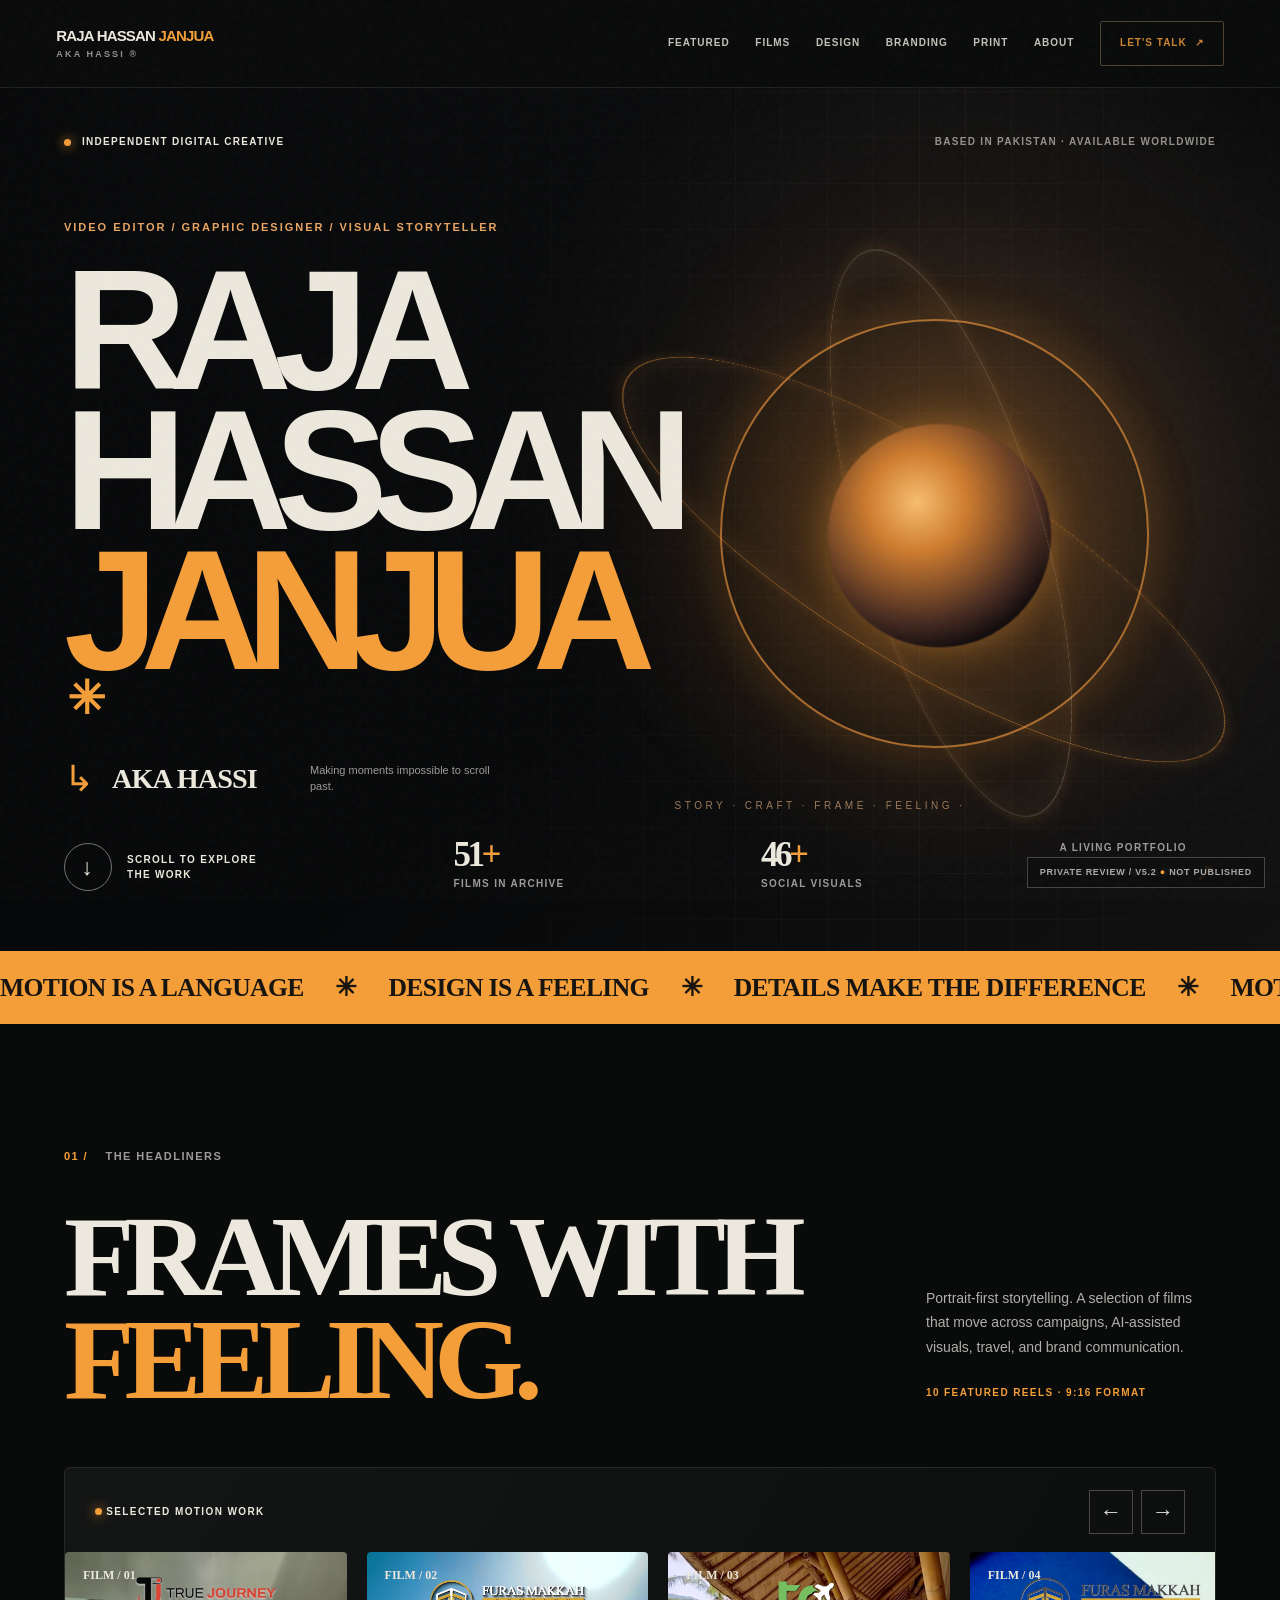
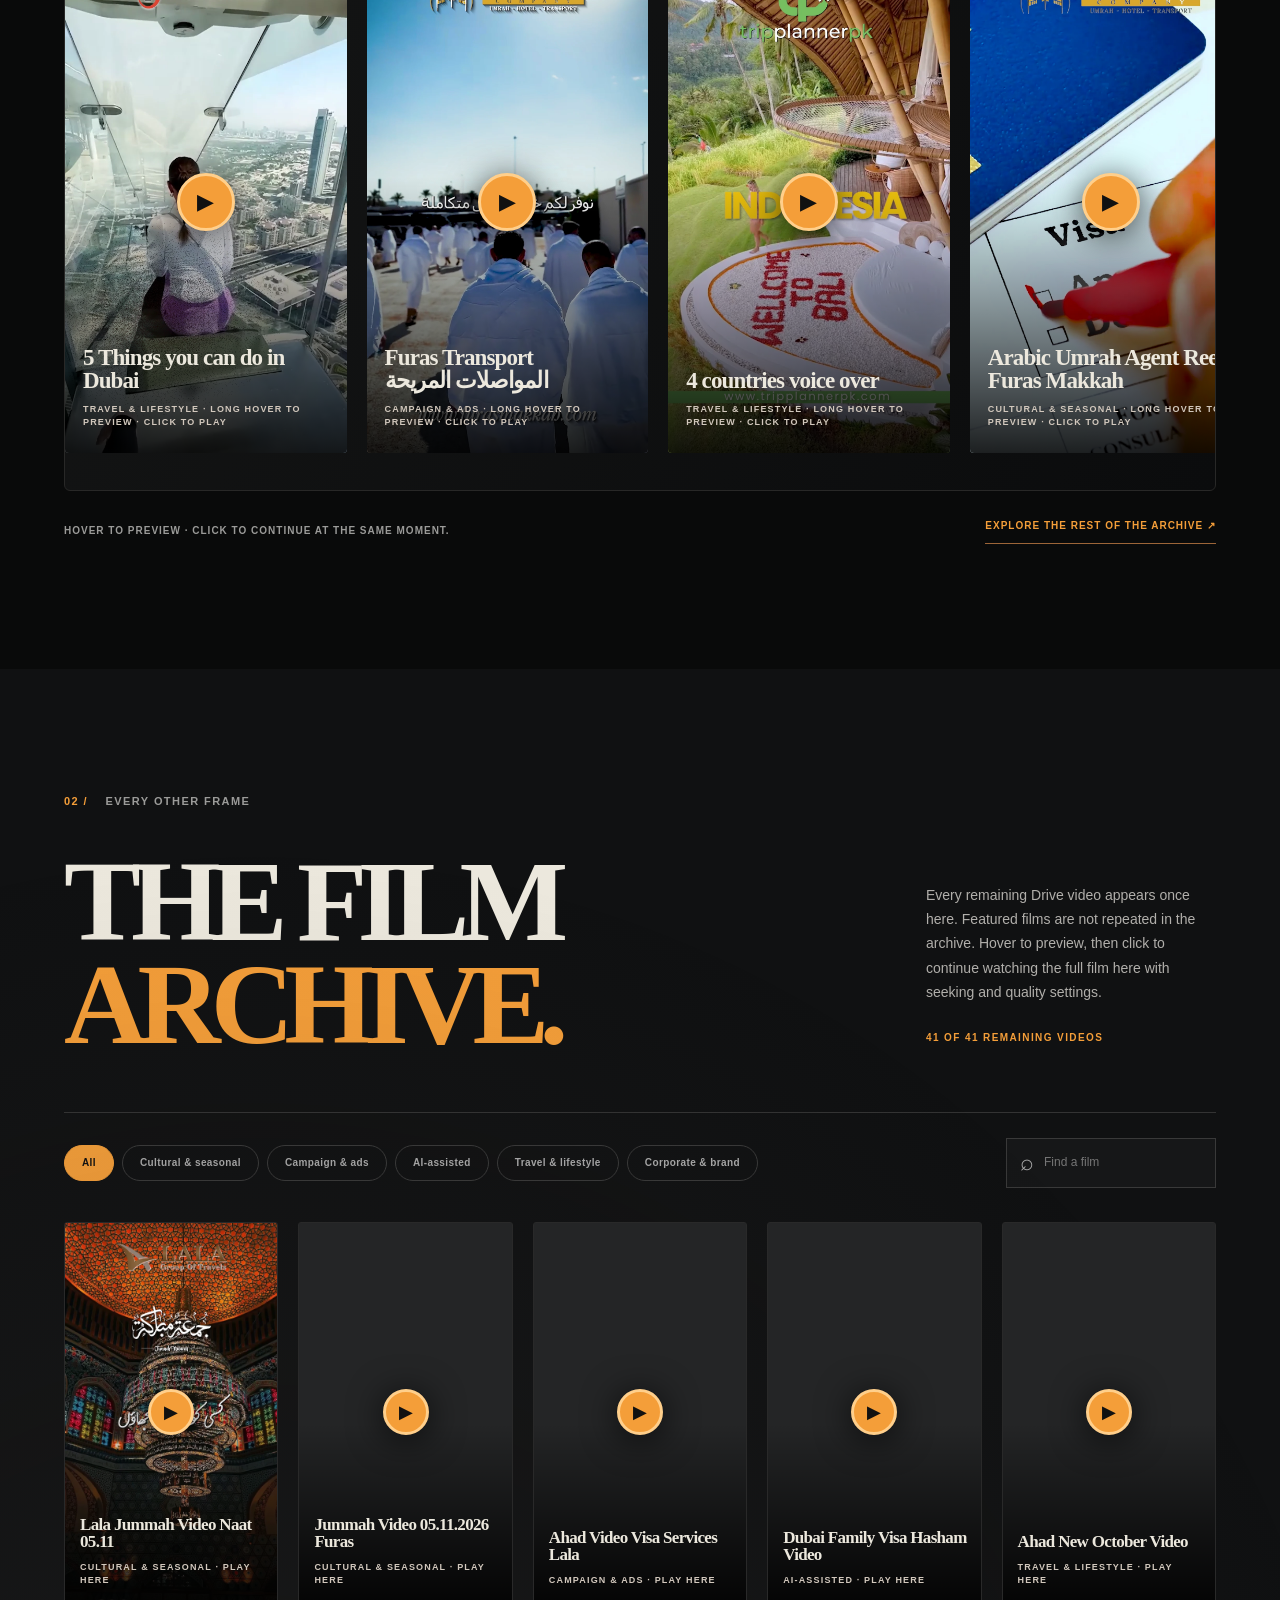
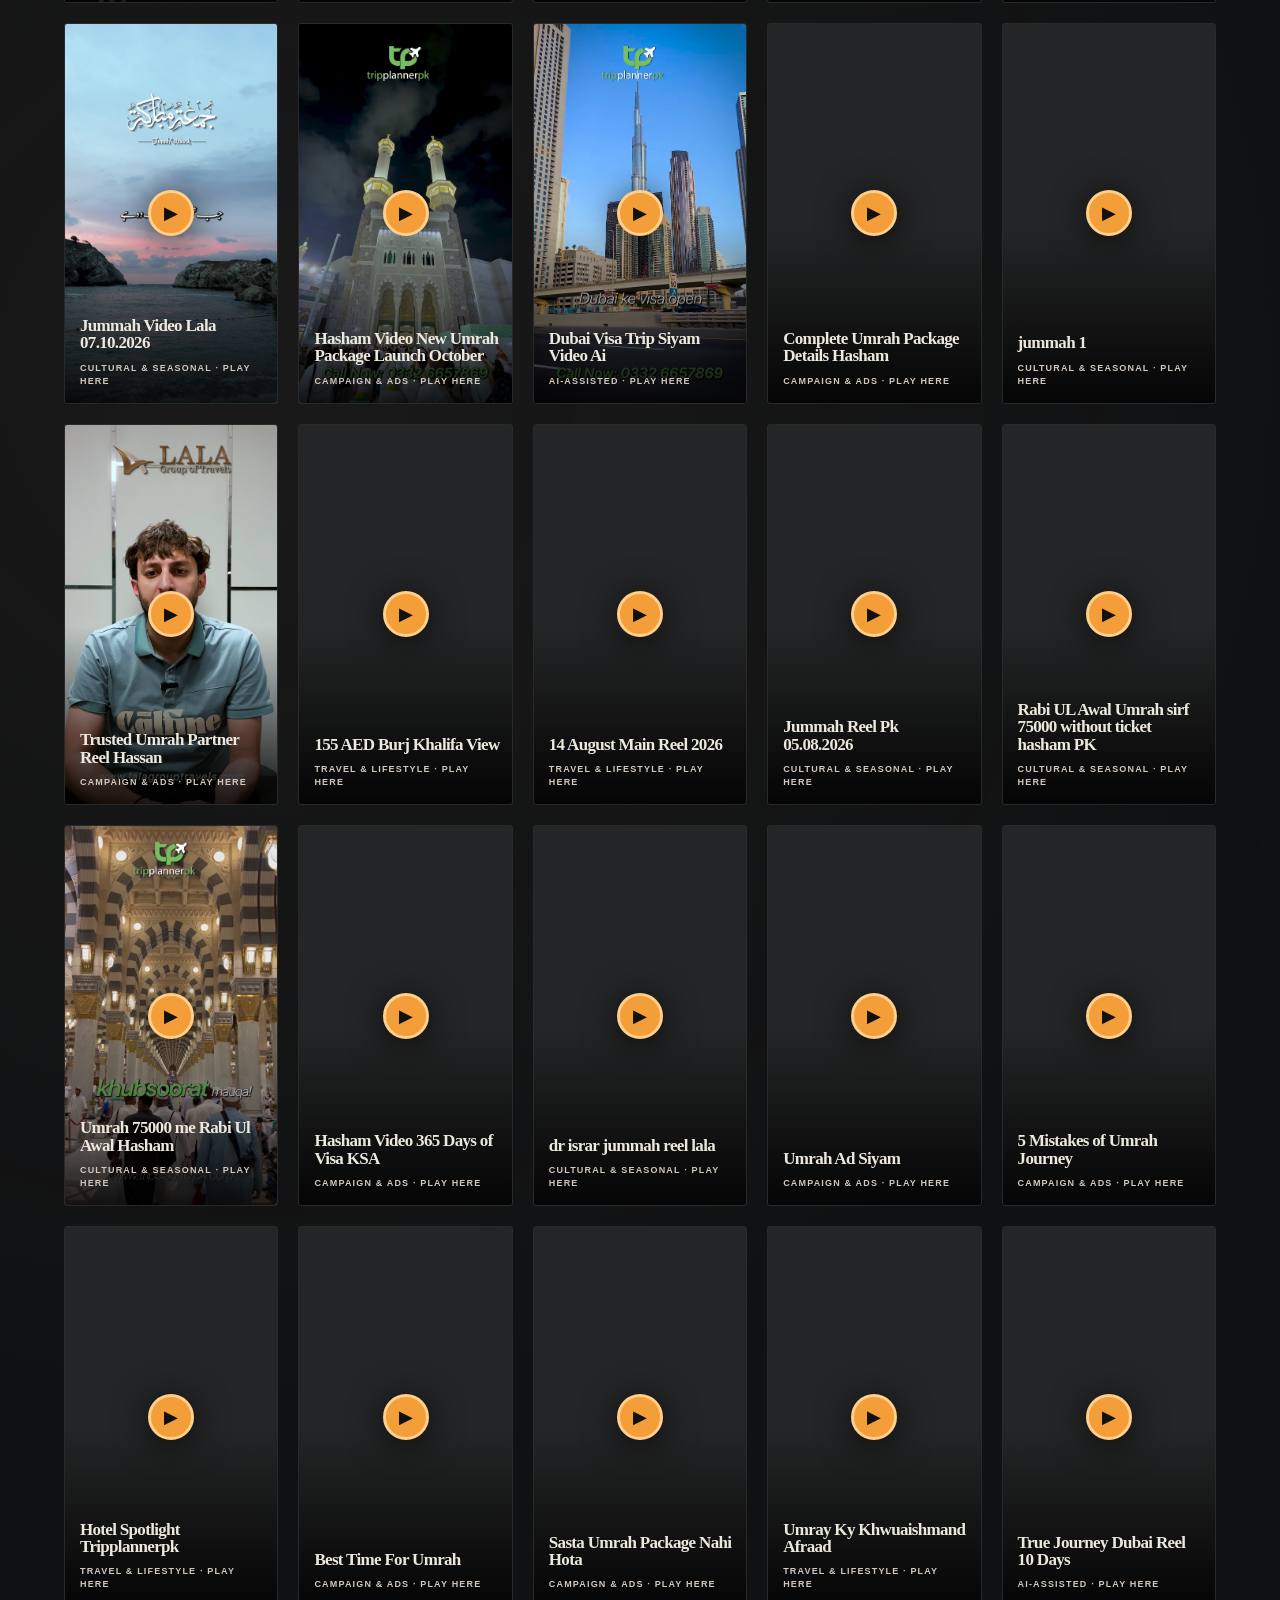
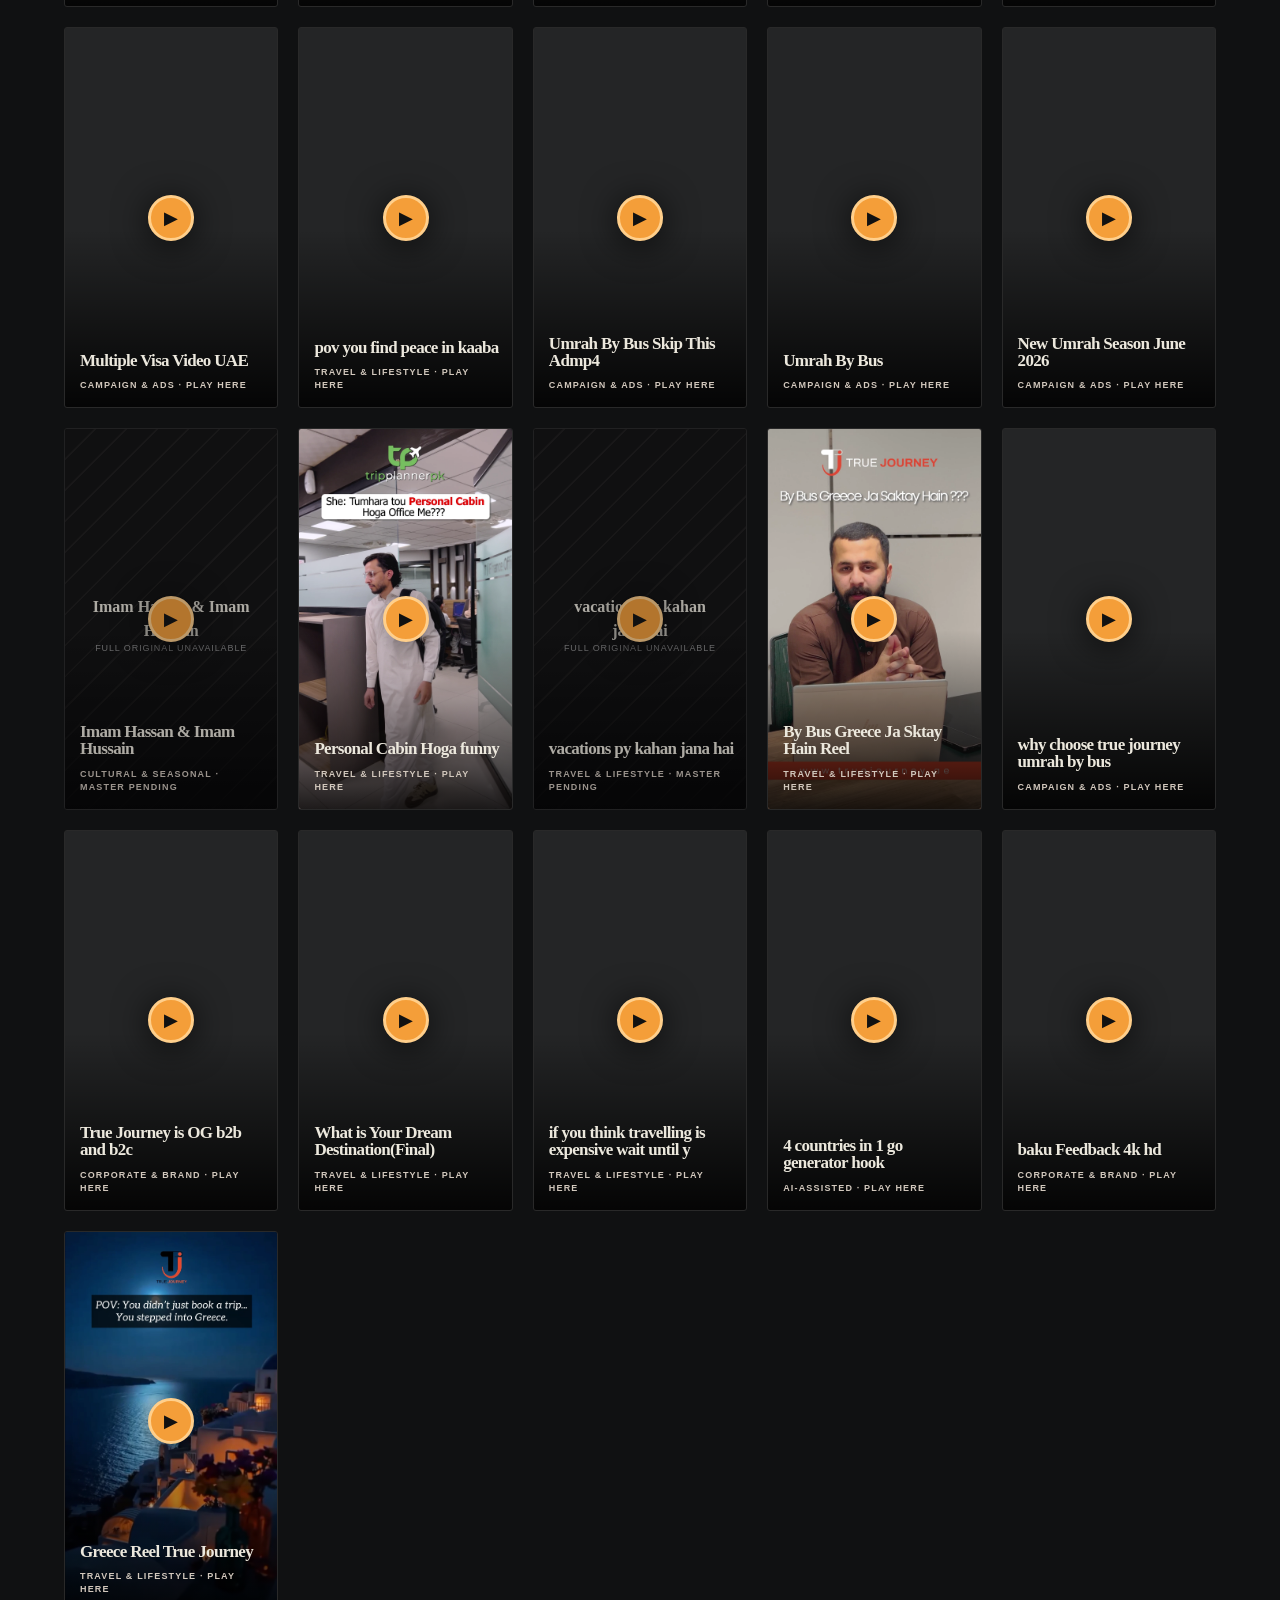
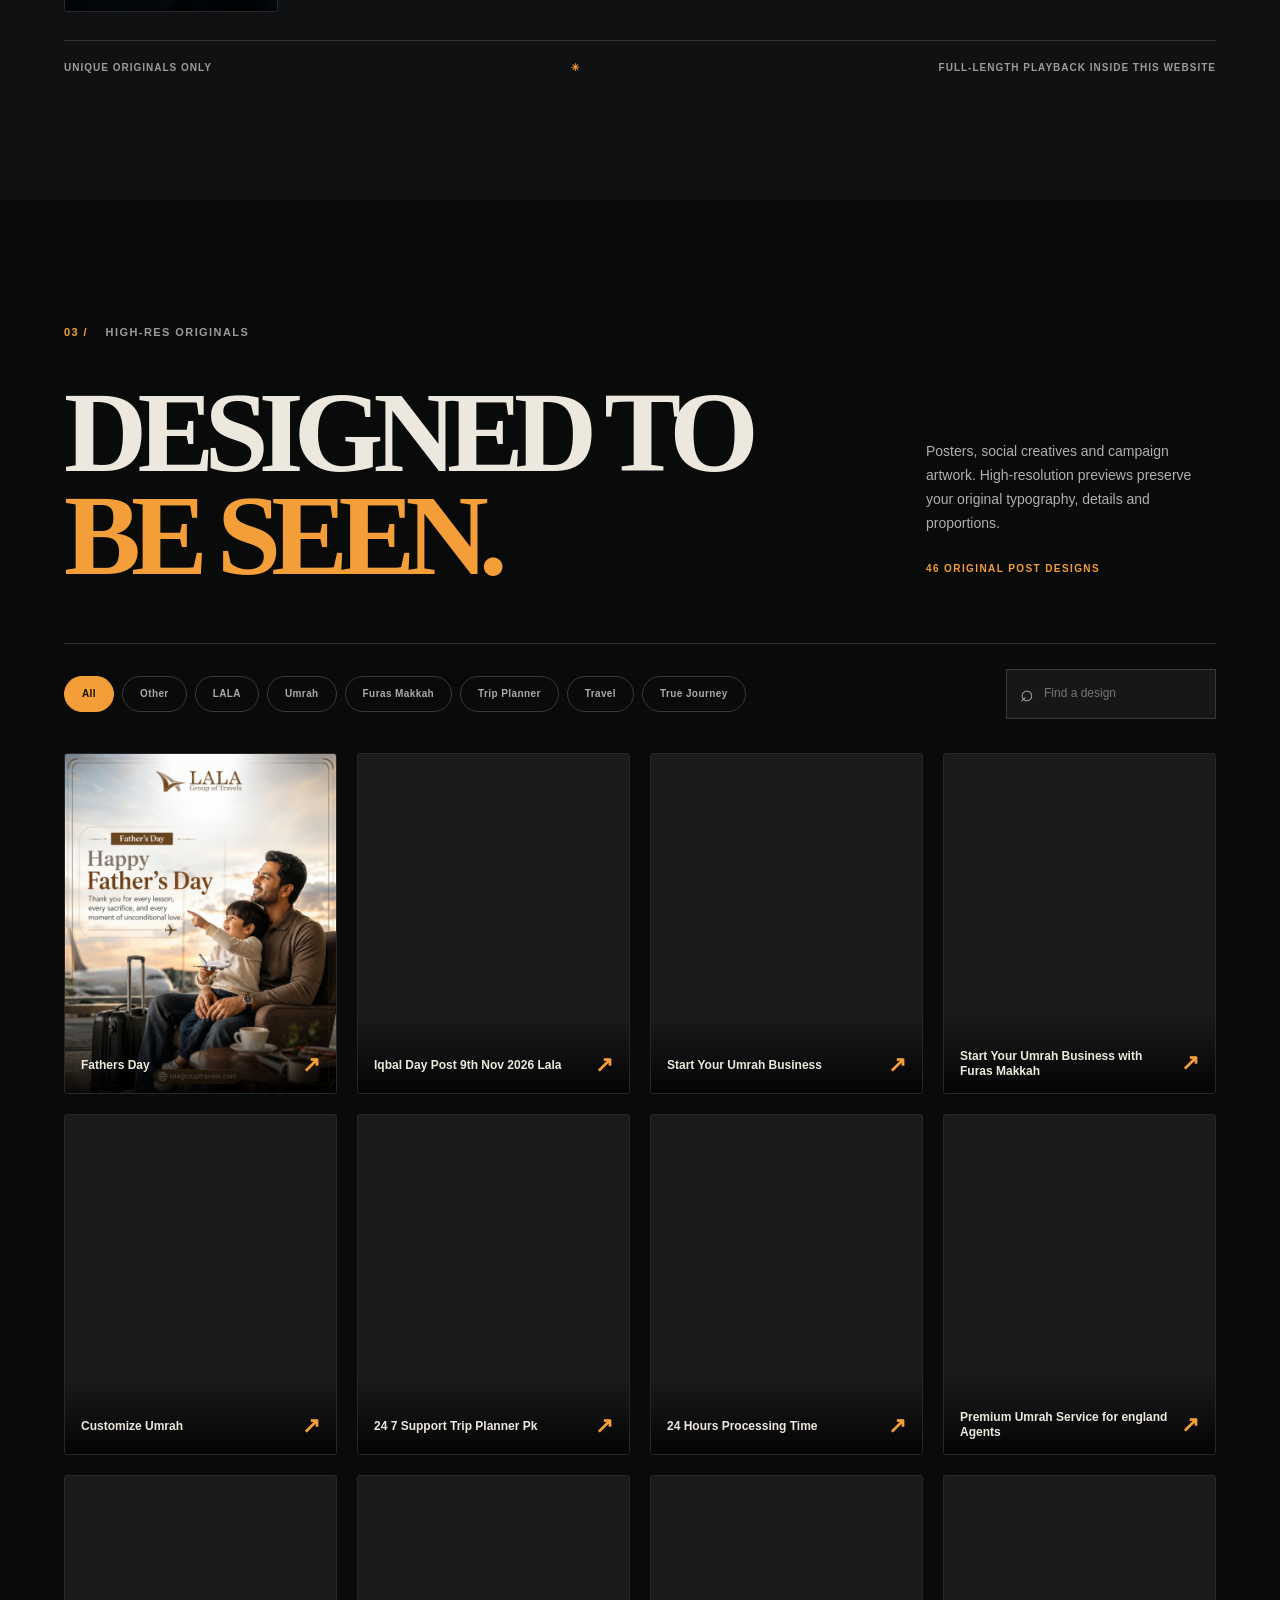
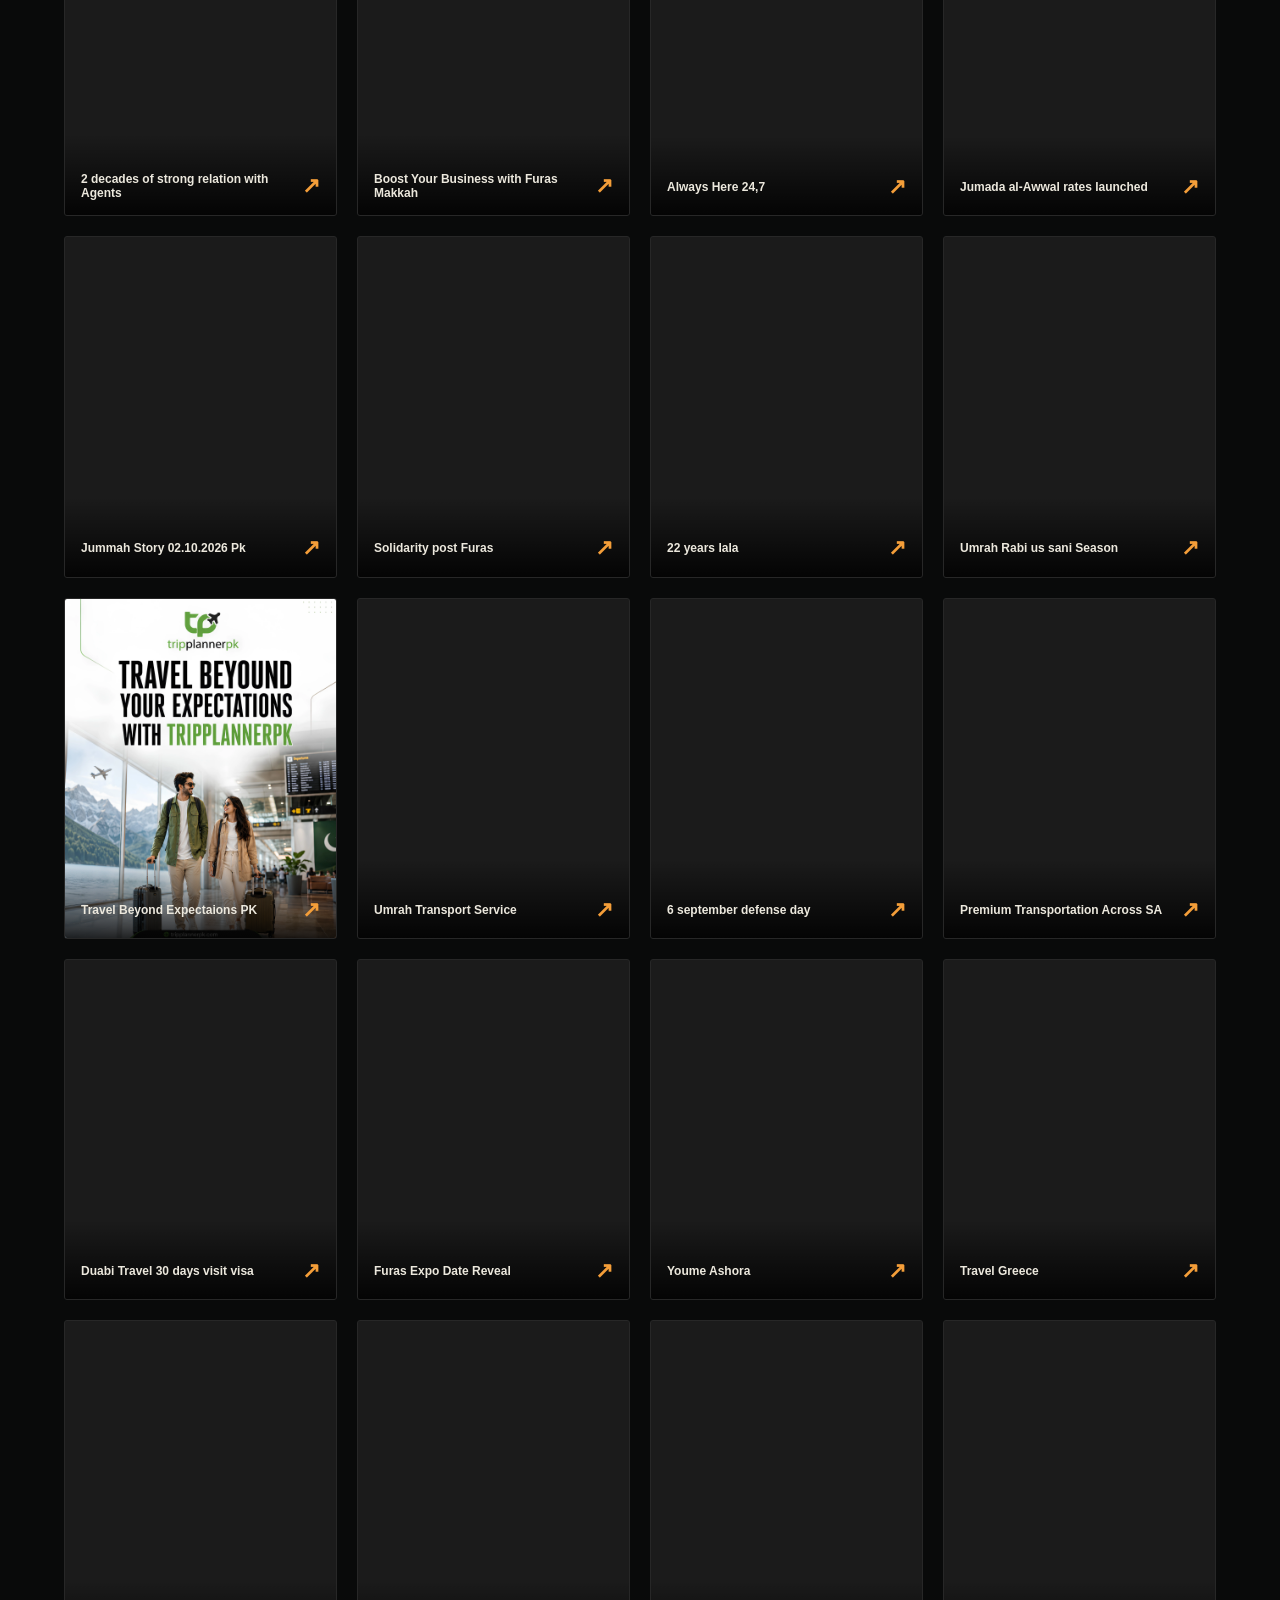
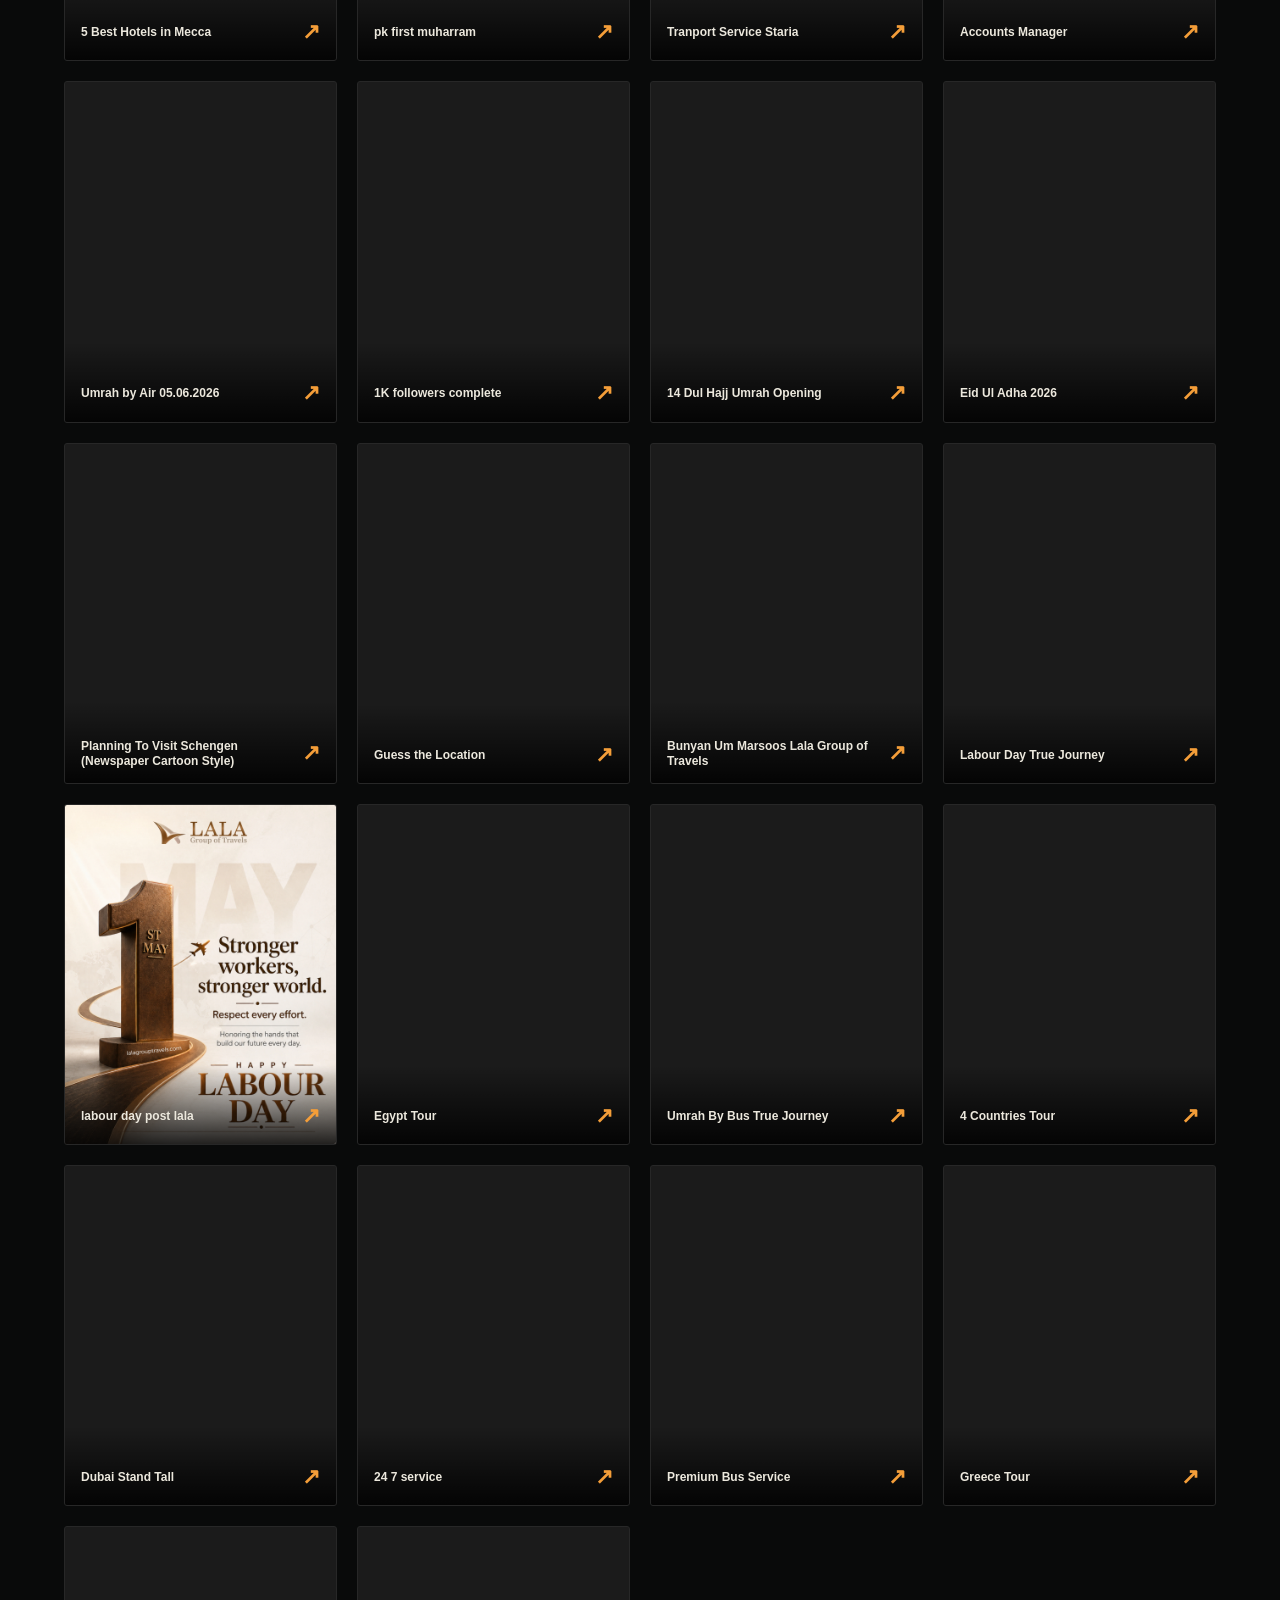
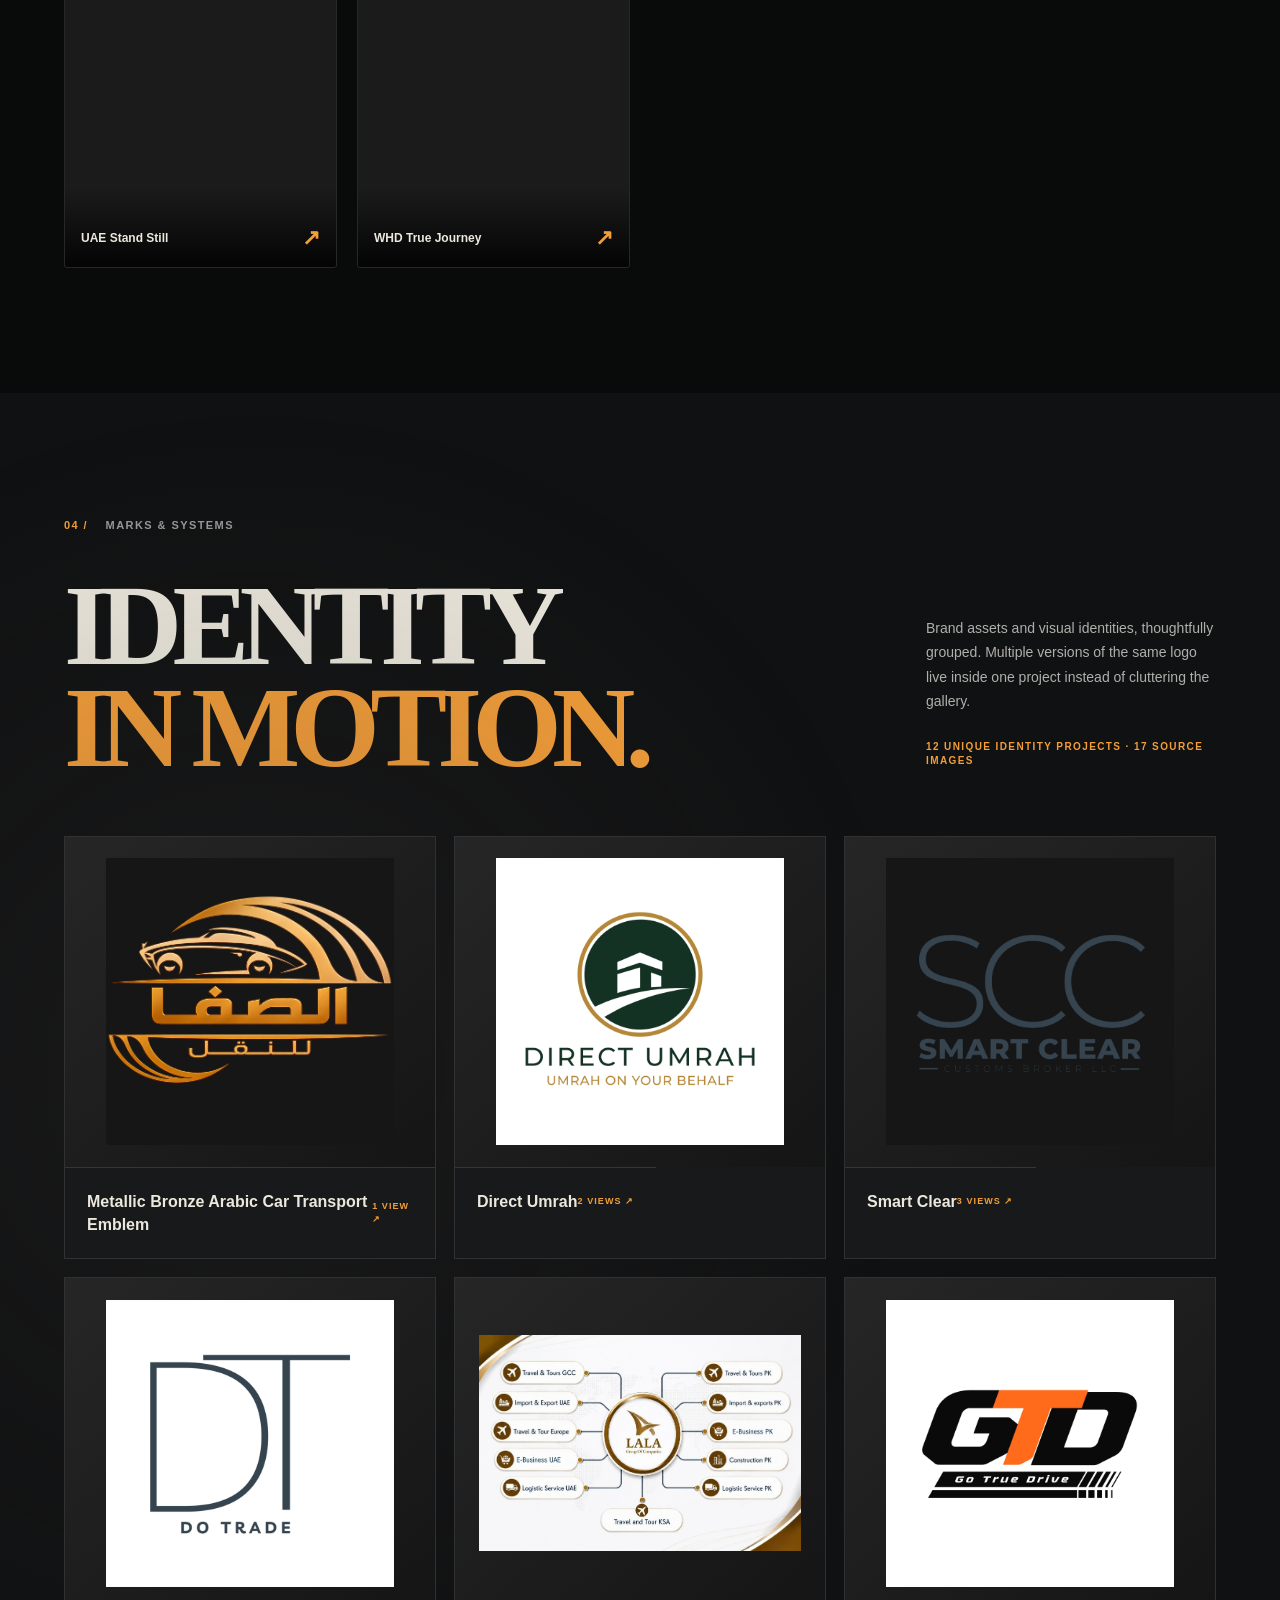
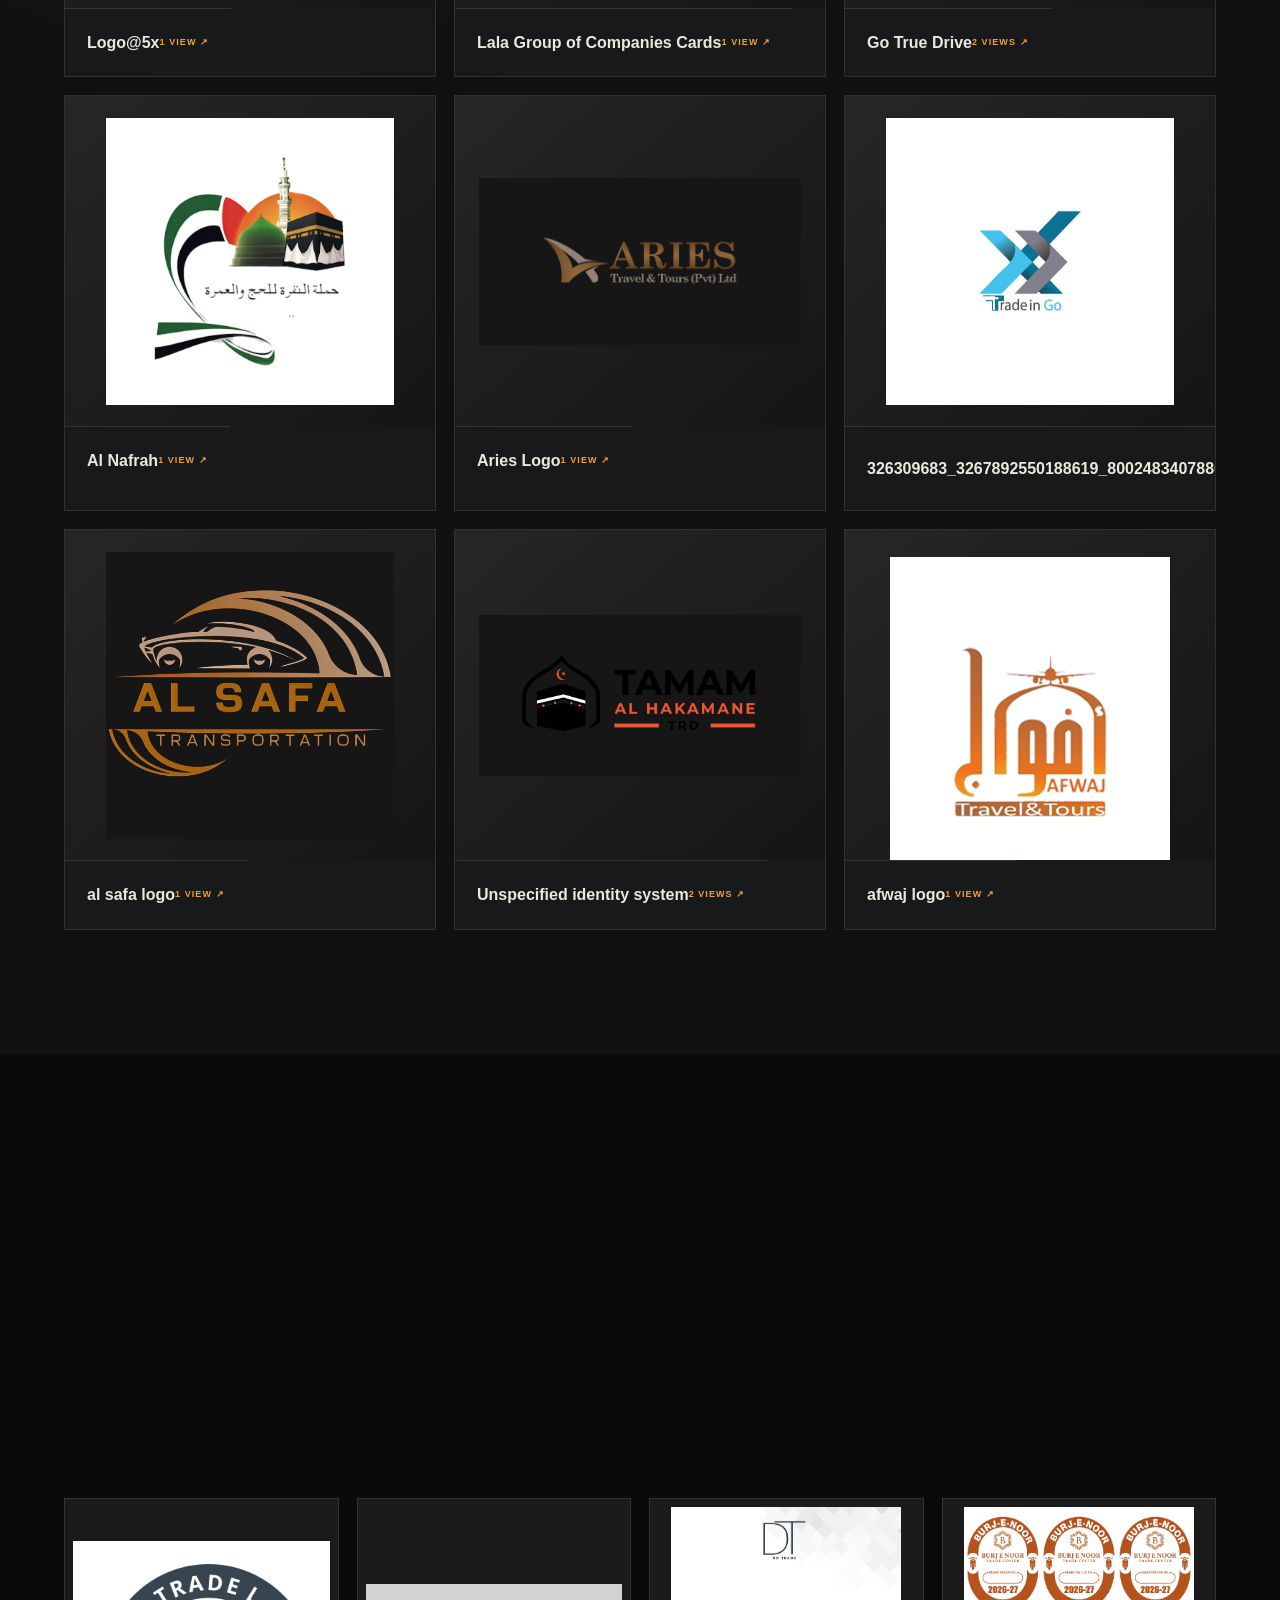
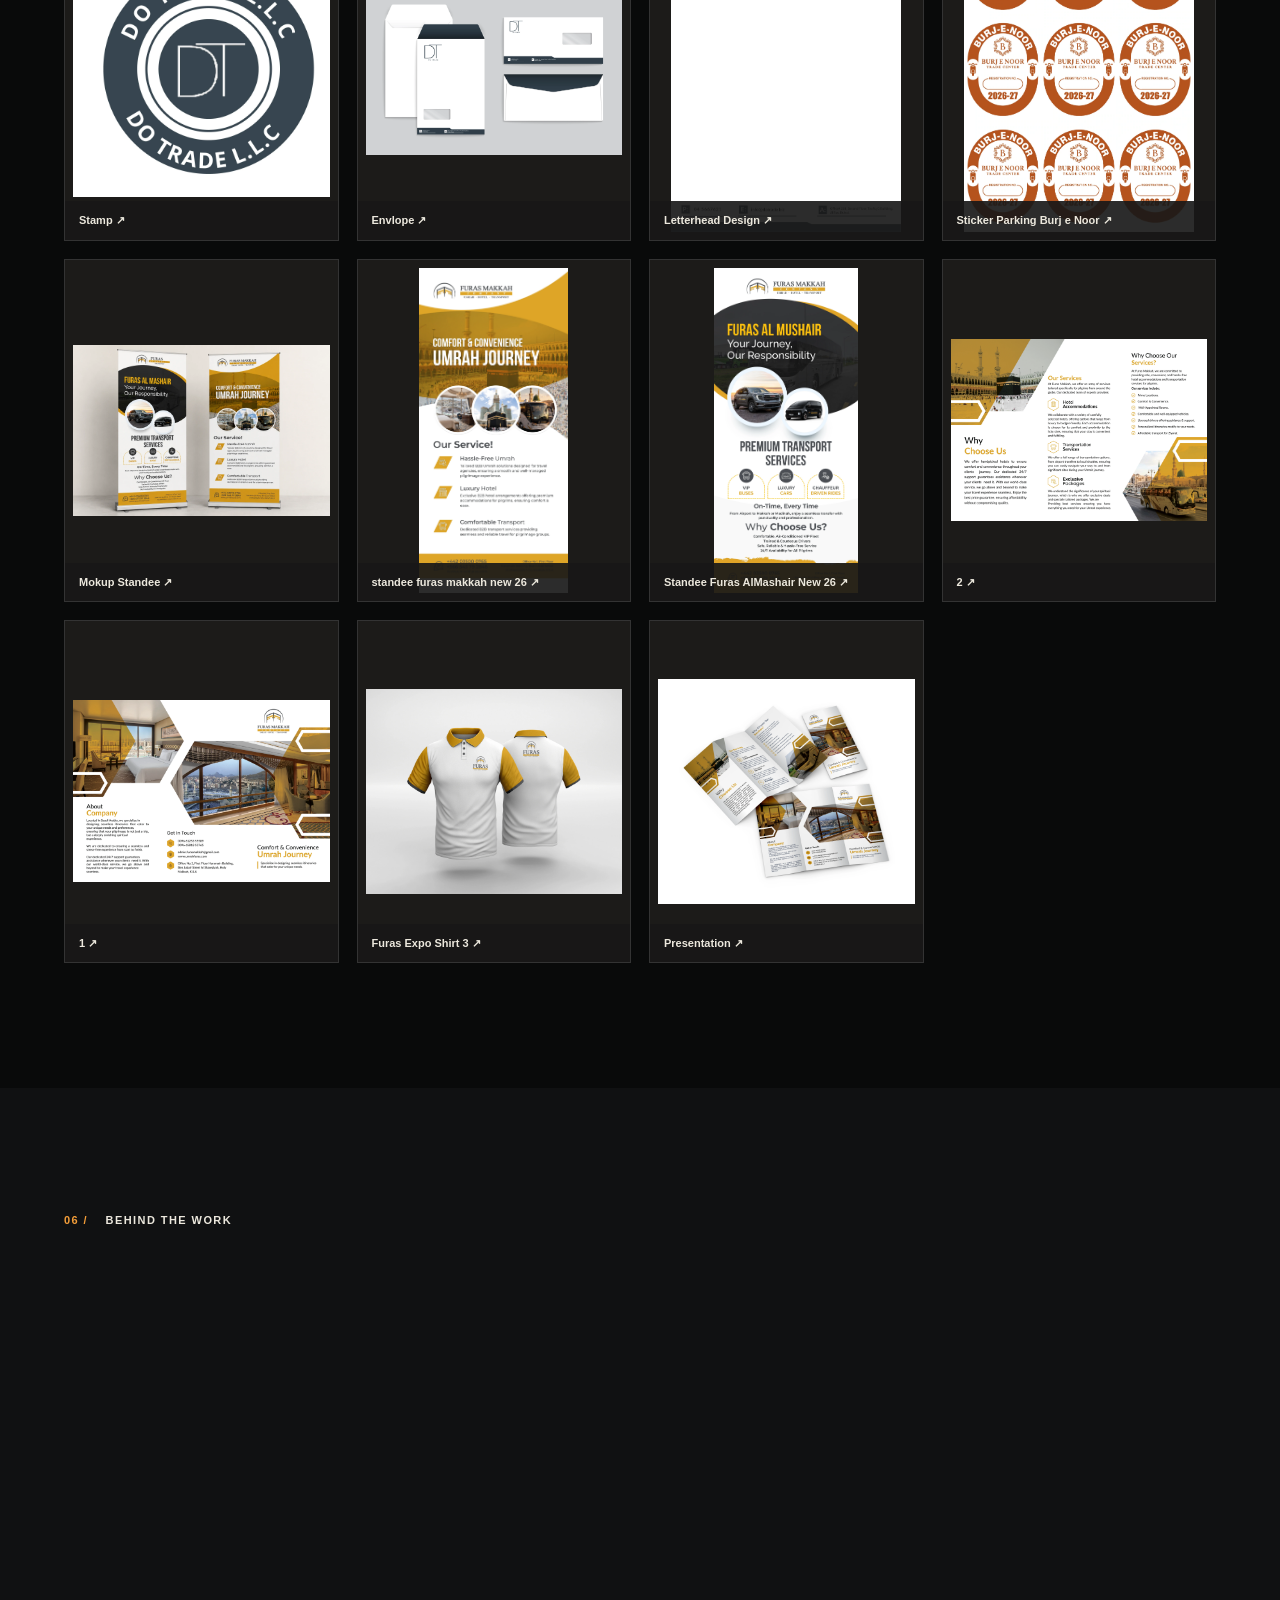
==== index.html @ 5313a71d "Add tested portfolio and video renditions" ====
<!doctype html>
<html lang="en"><head><meta charset="utf-8"><meta name="viewport" content="width=device-width,initial-scale=1,viewport-fit=cover"><meta name="theme-color" content="#07090a"><meta name="description" content="Raja Hassan Janjua — aka Hassi. Video editing, motion, brand and graphic design. A living archive of creative work."><title>Raja Hassan Janjua — Hassi | Video, Motion & Design</title><link rel="icon" type="image/svg+xml" href="favicon.svg"><link rel="stylesheet" href="styles.css"></head>
<body>
<div id="preloader" class="preloader"><div class="preTop"><span>RHJ <em>STUDIO / ARCHIVE</em></span><span id="preCount">000</span></div><div class="preCenter"><span>VISUALS THAT</span><strong>MOVE.</strong></div><div class="preBottom"><div class="preProgress"><i id="preBar"></i></div><span>LOADING THE EXPERIENCE</span></div></div>
<div id="cursor" class="cursor" aria-hidden="true"></div><div class="grain" aria-hidden="true"></div><div id="pageProgress" class="pageProgress" aria-hidden="true"></div>
<header class="siteHeader"><a class="wordmark" href="#top" aria-label="Raja Hassan Janjua home"><span>RAJA HASSAN <b>JANJUA</b></span><small>AKA HASSI ®</small></a><nav id="nav" class="nav" aria-label="Primary"><a href="#featured">FEATURED</a><a href="#films">FILMS</a><a href="#visuals">DESIGN</a><a href="#identity">BRANDING</a><a href="#print">PRINT</a><a href="#about">ABOUT</a><a href="#contact" class="navContact">LET'S TALK <span>↗</span></a></nav><button id="menuToggle" class="menuToggle" aria-expanded="false" aria-controls="nav" aria-label="Open menu"><span></span><span></span></button></header>
<main id="top">
<section class="hero section" aria-label="Introduction"><div class="heroBG" aria-hidden="true"><div class="heroMesh"></div><div class="heroVignette"></div></div><div class="heroStage" id="heroStage" aria-hidden="true"><div class="stageAura"></div><div class="ring ring1"></div><div class="ring ring2"></div><div class="ring ring3"></div><div class="orbCore"></div><div class="orbitText">STORY · CRAFT · FRAME · FEELING ·</div></div>
<div class="heroTopline"><span class="tinySignal"><i></i> INDEPENDENT DIGITAL CREATIVE</span><span class="heroLocation">BASED IN PAKISTAN · AVAILABLE WORLDWIDE</span></div>
<div class="heroTitleWrap"><p class="overline">VIDEO EDITOR / GRAPHIC DESIGNER / VISUAL STORYTELLER</p><h1 class="heroTitle"><span>RAJA</span><span>HASSAN</span><span class="titleLast">JANJUA<span class="heroAsterisk">✳</span></span></h1><div class="aliasRow"><span class="aliasMarker">↳</span><strong>AKA HASSI</strong><span class="aliasDetail">Making moments impossible to scroll past.</span></div></div>
<div class="heroBottom"><a class="scrollCue" href="#featured"><span class="scrollCircle">↓</span><span>SCROLL TO EXPLORE<br>THE WORK</span></a><div class="heroMetric"><strong>51<span>+</span></strong><small>FILMS IN ARCHIVE</small></div><div class="heroMetric"><strong>46<span>+</span></strong><small>SOCIAL VISUALS</small></div><div class="heroArc">A LIVING PORTFOLIO<br>OF MOTION & DESIGN <span>↗</span></div></div></section>
<div class="marquee" aria-hidden="true"><div class="marqueeTrack">MOTION IS A LANGUAGE <i>✳</i> DESIGN IS A FEELING <i>✳</i> DETAILS MAKE THE DIFFERENCE <i>✳</i> MOTION IS A LANGUAGE <i>✳</i> DESIGN IS A FEELING <i>✳</i> DETAILS MAKE THE DIFFERENCE <i>✳</i></div></div>
<section class="workLead section" id="featured"><div class="sectionHead reveal"><div class="sectionKicker"><span class="sectionNo">01 /</span> THE HEADLINERS</div><div class="sectionTitleRow"><h2>FRAMES WITH<br><em>FEELING.</em></h2><div class="sectionAside"><p>Portrait-first storytelling. A selection of films that move across campaigns, AI-assisted visuals, travel, and brand communication.</p><span class="metaLabel">10 FEATURED REELS · 9:16 FORMAT</span></div></div></div>
<div class="carouselFrame reveal"><div class="carouselTop"><span><i class="pulseDot"></i> SELECTED MOTION WORK</span><div class="carouselControls"><button id="featuredPrev" aria-label="Scroll featured videos left">←</button><button id="featuredNext" aria-label="Scroll featured videos right">→</button></div></div><div id="featuredTrack" class="featuredTrack" aria-label="Featured video carousel"></div></div><div class="sectionExit"><span>HOVER TO PREVIEW · CLICK TO CONTINUE AT THE SAME MOMENT.</span><a href="#films">EXPLORE THE REST OF THE ARCHIVE <span>↗</span></a></div></section>
<section class="filmArchive section altSection" id="films"><div class="sectionHead reveal"><div class="sectionKicker"><span class="sectionNo">02 /</span> EVERY OTHER FRAME</div><div class="sectionTitleRow"><h2>THE FILM<br><em>ARCHIVE.</em></h2><div class="sectionAside"><p>Every remaining Drive video appears once here. Featured films are not repeated in the archive. Hover to preview, then click to continue watching the full film here with seeking and quality settings.</p><span class="metaLabel" id="filmCount">41 REMAINING ORIGINAL VIDEOS</span></div></div></div><div class="filterToolbar"><div class="filterList" id="filmFilters" role="group" aria-label="Film categories"></div><div class="searchBox"><span>⌕</span><input id="filmSearch" type="search" placeholder="Find a film" aria-label="Search films"></div></div><div id="filmGrid" class="filmGrid"></div><div class="archiveFoot">UNIQUE ORIGINALS ONLY <span>✳</span> FULL-LENGTH PLAYBACK INSIDE THIS WEBSITE</div></section>
<section class="visualSection section" id="visuals"><div class="sectionHead reveal"><div class="sectionKicker"><span class="sectionNo">03 /</span> HIGH-RES ORIGINALS</div><div class="sectionTitleRow"><h2>DESIGNED TO<br><em>BE SEEN.</em></h2><div class="sectionAside"><p>Posters, social creatives and campaign artwork. High-resolution previews preserve your original typography, details and proportions.</p><span class="metaLabel">46 ORIGINAL POST DESIGNS</span></div></div></div><div class="filterToolbar"><div class="filterList" id="designFilters"></div><div class="searchBox"><span>⌕</span><input id="designSearch" type="search" placeholder="Find a design" aria-label="Search designs"></div></div><div id="postGrid" class="postGrid"></div></section>
<section class="identitySection section altSection" id="identity"><div class="sectionHead reveal"><div class="sectionKicker"><span class="sectionNo">04 /</span> MARKS & SYSTEMS</div><div class="sectionTitleRow"><h2>IDENTITY<br><em>IN MOTION.</em></h2><div class="sectionAside"><p>Brand assets and visual identities, thoughtfully grouped. Multiple versions of the same logo live inside one project instead of cluttering the gallery.</p><span class="metaLabel" id="identityCount">BRAND DESIGN ARCHIVE</span></div></div></div><div id="identityGrid" class="identityGrid"></div></section>
<section class="printSection section" id="print"><div class="sectionHead reveal"><div class="sectionKicker"><span class="sectionNo">05 /</span> FROM SCREEN TO SPACE</div><div class="sectionTitleRow"><h2>BEYOND THE<br><em>SCREEN.</em></h2><div class="sectionAside"><p>Exhibition designs, stationery, standees and physical brand applications.</p><span class="metaLabel">11 PRINT DESIGNS</span></div></div></div><div id="printGrid" class="printGrid"></div></section>
<section class="aboutSection section altSection" id="about"><div class="aboutLabel"><span class="sectionNo">06 /</span> BEHIND THE WORK</div><div class="aboutLayout"><div class="aboutStatement reveal"><span>THE PERSON /</span><h2>NOT JUST<br>WHAT I <em>MAKE.</em><br>HOW I SEE.</h2><div class="aboutSpiral" aria-hidden="true"><div></div><div></div><div></div></div></div><div class="aboutCopy reveal"><span class="eyebrow">RAJA HASSAN JANJUA · AKA HASSI</span><p>I work at the intersection of <strong>video editing, digital design and visual storytelling</strong>—creating content for brands, campaigns, e-commerce, and real-world moments.</p><p>My experience spans social content, promotional video, corporate visuals, product imagery, identity design and AI-assisted creative workflows.</p><div class="skillChips"><span>PREMIERE PRO</span><span>AFTER EFFECTS</span><span>PHOTOSHOP</span><span>ILLUSTRATOR</span><span>INDESIGN</span><span>CAPCUT PRO</span><span>CANVA</span><span>AI CONTENT TOOLS</span></div></div></div></section>
<section class="sourcesSection section" id="sources"><div class="sourcesCard"><div><span class="eyebrow">REFERENCE ARCHIVE</span><h3>MORE WORK.<br><em>ONE PLACE.</em></h3><p>26 Instagram references are preserved here, without duplicating designs or films already shown above. Some may overlap with Drive originals and will be matched before public publishing.</p></div><button id="toggleSources" class="outlineButton" aria-expanded="false" aria-controls="sourceGrid">VIEW INSTAGRAM REFERENCES <span>↗</span></button></div><div id="sourceGrid" class="sourceGrid" hidden></div></section>
<section class="contactSection section" id="contact"><div class="contactGlow"></div><div class="sectionKicker"><span class="sectionNo">07 /</span> NEXT UP</div><div class="contactContent"><span class="eyebrow">HAVE A STORY WORTH TELLING?</span><h2>LET'S MAKE<br><em>IT MOVE.</em></h2><div class="contactActions"><a class="contactMain" href="mailto:hassanmehmood5456805@gmail.com?subject=Let's%20collaborate%20—%20Raja%20Hassan%20Janjua">START A CONVERSATION <span>↗</span></a><a class="contactSecondary" href="https://wa.me/923357037612" target="_blank" rel="noopener">WHATSAPP ↗</a></div></div><div class="contactSocial"><a href="https://www.behance.net/rajahajanjua" target="_blank" rel="noopener">BEHANCE ↗</a><a href="https://www.linkedin.com/in/rajahassanjanjua/" target="_blank" rel="noopener">LINKEDIN ↗</a><a href="https://www.instagram.com/rajahassanjanjua1/" target="_blank" rel="noopener">INSTAGRAM ↗</a><a href="mailto:hassanmehmood5456805@gmail.com">EMAIL ↗</a></div></section>
</main>
<footer class="footer"><span>© 2026 RAJA HASSAN JANJUA / AKA HASSI</span><span>DESIGNED TO MOVE · BUILT TO LAST</span><a href="#top">BACK TO THE TOP ↑</a></footer>
<div id="viewer" class="viewer" aria-hidden="true" role="dialog" aria-modal="true" aria-labelledby="viewerTitle"><div class="viewerPanel"><div class="viewerTop"><div><span id="viewerCategory" class="viewerKicker">VISUAL ARCHIVE</span><h3 id="viewerTitle"></h3></div><button class="viewerClose" id="viewerClose" aria-label="Close project viewer">×</button></div><div id="viewerMedia" class="viewerMedia"></div><div class="viewerBottom"><span id="viewerInfo"></span><div class="viewerButtons"><span id="viewerSource" class="viewerBadge">FULL LENGTH · ON-SITE</span><button id="viewerPrev" aria-label="Previous image">←</button><button id="viewerNext" aria-label="Next image">→</button></div></div></div></div>
<div class="draftTag">PRIVATE REVIEW / V5.2 <span>●</span> NOT PUBLISHED</div>
<script src="data.js"></script><script src="app.js" defer></script></body></html>
---- styles.css ----
:root{--bg:#090a0a;--bg2:#101112;--paper:#ece8dd;--muted:#9b9b99;--line:#292929;--orange:#f49e39;--orange2:#ffb85f;--ease:cubic-bezier(.21,1,.26,1)}*{box-sizing:border-box}html{scroll-behavior:smooth;scroll-padding-top:84px}body{margin:0;background:var(--bg);color:var(--paper);font-family:'DM Sans',Arial,sans-serif;overflow-x:hidden;line-height:1.45}a{color:inherit;text-decoration:none}button,input{font:inherit}button{cursor:pointer}img,video{max-width:100%;display:block}::selection{background:var(--orange);color:#060606}.grain{pointer-events:none;position:fixed;inset:0;z-index:80;opacity:.065;background-image:url('data:image/svg+xml,%3Csvg viewBox=%220 0 180 180%22 xmlns=%22http://www.w3.org/2000/svg%22%3E%3Cfilter id=%22n%22%3E%3CfeTurbulence type=%22fractalNoise%22 baseFrequency=%22.85%22 numOctaves=%223%22 stitchTiles=%22stitch%22/%3E%3C/filter%3E%3Crect width=%22100%25%22 height=%22100%25%22 filter=%22url(%23n)%22 opacity=%22.43%22/%3E%3C/svg%3E')}body.modalOpen{overflow:hidden}.cursor{width:13px;height:13px;border:1.5px solid var(--orange);border-radius:50%;position:fixed;left:0;top:0;z-index:100;pointer-events:none;transform:translate(-50%,-50%);mix-blend-mode:exclusion;opacity:0;transition:width .2s,height .2s,opacity .2s}.cursor.active{width:45px;height:45px;opacity:1}.pageProgress{height:2px;position:fixed;top:0;left:0;z-index:200;width:0;background:var(--orange);box-shadow:0 0 16px var(--orange)}.siteHeader{height:88px;position:fixed;inset:0 0 auto;display:flex;justify-content:space-between;align-items:center;padding:0 clamp(20px,4.4vw,88px);z-index:60;backdrop-filter:blur(22px);background:rgba(9,10,10,.74);border-bottom:1px solid rgba(255,255,255,.095)}.wordmark{display:flex;flex-direction:column;gap:1px;font-family:'Space Grotesk',Arial,sans-serif;font-size:15px;font-weight:700;letter-spacing:-.055em;line-height:1}.wordmark b{color:var(--orange)}.wordmark small{font-size:9px;letter-spacing:.24em;color:#96918c;margin-top:6px}.nav{display:flex;align-items:center;gap:clamp(11px,2vw,30px)}.nav a{font-size:10px;font-weight:700;letter-spacing:.1em;opacity:.83;white-space:nowrap;transition:opacity .3s,color .3s}.nav a:hover{color:var(--orange);opacity:1}.nav .navContact{display:inline-flex;gap:8px;padding:14px 19px;border:1px solid #5d4e3a;color:var(--orange);border-radius:2px}.menuToggle{display:none}.section{position:relative;padding:125px clamp(20px,5vw,90px)}.preloader{position:fixed;inset:0;background:#eeebe3;color:#151515;z-index:500;display:flex;flex-direction:column;justify-content:space-between;padding:clamp(22px,4vw,65px);transition:opacity .8s,visibility .8s}.preloader.hidden{opacity:0;visibility:hidden;pointer-events:none}.preTop,.preBottom{display:flex;justify-content:space-between;align-items:center;font-size:12px;font-weight:700;letter-spacing:.1em}.preTop em{font-style:normal;font-size:11px;opacity:.45;margin-left:14px}.preTop #preCount{font-family:'Space Grotesk';font-size:clamp(35px,5vw,75px)}.preCenter{display:flex;flex-direction:column;font-family:'Space Grotesk';font-weight:700;letter-spacing:-.08em;line-height:.8;font-size:clamp(62px,12vw,200px)}.preCenter strong{color:#e47b20}.preProgress{height:2px;width:45vw;background:#c5c1ba;margin-right:25px}.preProgress i{display:block;height:100%;width:0;background:#111;transition:width .1s}.hero{height:max(830px,100svh);max-height:1200px;display:flex;flex-direction:column;justify-content:space-between;padding-top:135px;padding-bottom:60px;isolation:isolate;overflow:hidden}.heroBG,.heroStage{position:absolute;inset:0;pointer-events:none}.heroBG{z-index:-3;background:radial-gradient(ellipse 60% 80% at 76% 46%,#27201b 0%,transparent 61%),linear-gradient(140deg,#0d0e10,#08090a 57%,#111112)}.heroMesh{position:absolute;inset:0;opacity:.18;background-size:46px 46px;background-image:linear-gradient(to right,transparent 45px,#69645f 46px),linear-gradient(to bottom,transparent 45px,#69645f 46px);mask-image:linear-gradient(90deg,transparent 7%,#000 77%,transparent 100%)}.heroVignette{position:absolute;inset:0;background:linear-gradient(90deg,rgba(6,7,8,.75),transparent 72%)}.heroStage{z-index:-1;left:auto;right:-12%;top:2%;width:min(78vw,1040px);height:100%;transform-style:preserve-3d;transform:perspective(1500px) rotateY(calc(var(--mx,0)*8deg)) rotateX(calc(var(--my,0)*-6deg));transition:transform .35s ease-out}.stageAura{position:absolute;width:70%;aspect-ratio:1;top:17%;left:16%;border-radius:50%;background:radial-gradient(circle,rgba(249,139,50,.25) 0%,rgba(239,128,31,.12) 26%,transparent 67%);filter:blur(40px);animation:breathe 7s ease-in-out infinite}.ring{position:absolute;border:1px solid rgba(247,156,63,.62);border-radius:50%;width:68%;aspect-ratio:1;left:16%;top:19%;box-shadow:inset 0 0 45px rgba(255,170,82,.11),0 0 18px rgba(247,152,59,.16);transform-style:preserve-3d}.ring1{transform:rotateX(72deg) rotateY(30deg) rotateZ(0);animation:orbital1 17s linear infinite}.ring2{border-color:rgba(234,239,221,.28);width:58%;top:24%;left:21%;transform:rotateX(-40deg) rotateY(-66deg);animation:orbital2 25s linear infinite}.ring3{width:43%;left:28.5%;top:31.5%;border-width:2px;box-shadow:0 0 50px rgba(241,147,57,.18);animation:orbital3 12s linear infinite}.orbCore{position:absolute;left:40%;top:43%;width:21%;aspect-ratio:1;border-radius:50%;background:radial-gradient(circle at 40% 35%,#f6bc6e 1%,#d07d2f 25%,#472b21 61%,#0a080b 78%);box-shadow:0 0 35px rgba(242,154,50,.36),0 0 140px rgba(242,154,50,.28);transform:translateZ(90px);animation:breathe 6s ease-in-out infinite}.orbitText{position:absolute;top:82%;left:24%;font-size:10px;letter-spacing:.35em;color:#9d7959;white-space:nowrap}.heroTopline,.heroBottom{display:flex;align-items:center;justify-content:space-between;position:relative;z-index:2;font-size:10px;font-weight:700;letter-spacing:.13em}.tinySignal{display:flex;gap:11px;align-items:center}.tinySignal i,.pulseDot{width:7px;height:7px;border-radius:50%;background:var(--orange);box-shadow:0 0 12px var(--orange);display:inline-block;animation:pulse 2.7s ease-in-out infinite}.heroLocation{opacity:.6}.heroTitleWrap{position:relative;z-index:2;margin-top:3vh}.overline,.eyebrow{font-size:11px;font-weight:700;letter-spacing:.18em;color:#e8a563}.heroTitle{font-family:'Space Grotesk',Arial,sans-serif;font-weight:700;font-size:clamp(78px,13.3vw,232px);line-height:.82;letter-spacing:-.105em;margin:26px 0 35px;display:flex;flex-direction:column}.heroTitle span{display:block}.heroTitle .titleLast{color:var(--orange);position:relative}.heroAsterisk{font-size:.27em;display:inline-block;vertical-align:top;margin-left:.06em;animation:asterisk 16s linear infinite}.aliasRow{display:flex;align-items:center;gap:18px;font-size:13px}.aliasRow strong{font-family:'Space Grotesk';font-size:clamp(21px,2.2vw,34px);letter-spacing:-.03em}.aliasMarker{font-size:36px;color:var(--orange)}.aliasDetail{font-size:11px;color:var(--muted);margin-left:35px;max-width:190px}.heroBottom{align-items:end;gap:25px}.scrollCue{display:flex;align-items:center;gap:15px;line-height:1.5}.scrollCircle{width:48px;height:48px;border:1px solid #717272;display:grid;place-items:center;border-radius:50%;font-size:23px;transition:background .3s}.scrollCue:hover .scrollCircle{background:var(--orange);color:#080808}.heroMetric{display:flex;flex-direction:column;gap:4px}.heroMetric strong{font-family:'Space Grotesk';font-size:35px;line-height:1;letter-spacing:-.1em}.heroMetric strong span{color:var(--orange)}.heroMetric small,.heroArc{color:var(--muted);font-size:10px;line-height:1.5}.heroArc span{font-size:24px;color:var(--orange);vertical-align:middle}.marquee{background:var(--orange);color:#18140f;overflow:hidden;padding:18px 0;transform:rotate(-1deg) scale(1.012);transform-origin:center}.marqueeTrack{white-space:nowrap;font-family:'Space Grotesk';font-weight:700;letter-spacing:-.025em;font-size:clamp(17px,2vw,30px);animation:marquee 36s linear infinite}.marqueeTrack i{font-style:normal;padding:0 26px}.sectionHead{margin-bottom:57px}.sectionKicker,.sectionNo{font-weight:700;letter-spacing:.13em;font-size:11px}.sectionKicker{color:var(--muted);margin-bottom:40px}.sectionNo{color:var(--orange);margin-right:13px}.sectionTitleRow{display:flex;align-items:end;justify-content:space-between;gap:45px}.sectionTitleRow h2,.contactContent h2,.aboutStatement h2,.sourcesCard h3{font-family:'Space Grotesk';font-size:clamp(66px,9vw,160px);letter-spacing:-.085em;line-height:.89;font-weight:700;margin:0}.sectionTitleRow h2 em,.contactContent h2 em,.aboutStatement h2 em,.sourcesCard h3 em{color:var(--orange);font-style:normal}.sectionAside{max-width:290px;padding-bottom:10px}.sectionAside p{font-size:14px;color:#b1afab;line-height:1.72}.metaLabel{font-size:10px;font-weight:700;letter-spacing:.14em;color:var(--orange);display:block;margin-top:27px}.carouselFrame{background:linear-gradient(120deg,#141515,#0b0c0d);border:1px solid #282827;border-radius:6px;padding:22px 0 25px}.carouselTop{display:flex;justify-content:space-between;align-items:center;font-size:10px;font-weight:700;letter-spacing:.14em;padding:0 30px 18px}.carouselControls{display:flex;gap:8px}.carouselControls button{border:1px solid #4a4844;background:transparent;color:#ddd;min-width:44px;height:44px;font-size:22px;transition:background .3s}.carouselControls button:hover{background:var(--orange);color:#080808}.featuredTrack{display:flex;gap:20px;overflow-x:auto;scroll-snap-type:x mandatory;scrollbar-width:none;padding:0 30px 12px;overscroll-behavior-inline:contain}.featuredTrack::-webkit-scrollbar{display:none}.reelCard{position:relative;flex:0 0 clamp(225px,22vw,330px);aspect-ratio:9/16;scroll-snap-align:start;background:#171819;overflow:hidden;border-radius:4px;cursor:pointer;isolation:isolate;transform-style:preserve-3d}.reelCard img,.filmCard img,.posterCard img,.identityCard img,.printCard img{width:100%;height:100%;object-fit:cover;transition:transform .85s var(--ease),filter .85s}.reelCard:after,.filmCard:after{content:'';position:absolute;inset:45% 0 0;background:linear-gradient(transparent,rgba(0,0,0,.87));pointer-events:none}.reelCard:hover img,.filmCard:hover img,.posterCard:hover img,.identityCard:hover img,.printCard:hover img{transform:scale(1.07)}.reelIndex{position:absolute;top:15px;left:18px;z-index:2;font-family:'Space Grotesk';font-size:12px;font-weight:700}.reelPlay{position:absolute;left:50%;top:50%;z-index:2;transform:translate(-50%,-50%);display:grid;place-items:center;width:64px;height:64px;border-radius:50%;border:1px solid rgba(255,255,255,.6);font-size:25px;background:rgba(0,0,0,.22);backdrop-filter:blur(9px);transition:transform .35s,background .35s}.reelCard:hover .reelPlay{background:var(--orange);color:#151515;transform:translate(-50%,-50%) scale(1.13)}.reelText{position:absolute;bottom:24px;left:18px;right:18px;z-index:2}.reelText strong,.filmText strong{font-family:'Space Grotesk';font-size:clamp(19px,1.8vw,26px);letter-spacing:-.04em;line-height:1.02;display:block}.reelText small,.filmText small{display:block;color:#d2c8bd;font-size:9px;letter-spacing:.13em;margin-top:10px;font-weight:700;text-transform:uppercase}.sectionExit,.archiveFoot{display:flex;align-items:center;justify-content:space-between;gap:20px;font-size:10px;letter-spacing:.1em;font-weight:700;color:var(--muted);margin-top:28px}.sectionExit a{color:var(--orange);border-bottom:1px solid #9c6538;padding-bottom:10px}.altSection{background:#101112}.filmArchive:before,.identitySection:before{content:'';position:absolute;inset:0;pointer-events:none;opacity:.25;background-image:radial-gradient(circle at 20% 30%,#363331 0,transparent 35%)}.filterToolbar{display:flex;justify-content:space-between;align-items:center;gap:20px;margin:30px 0 34px;border-top:1px solid #333;padding-top:25px}.filterList{display:flex;flex-wrap:wrap;gap:8px}.filterList button{background:transparent;border:1px solid #393939;color:#aaa;padding:10px 17px;font-size:10px;font-weight:700;letter-spacing:.04em;border-radius:99px;transition:.25s}.filterList button.active,.filterList button:hover{border-color:var(--orange);background:var(--orange);color:#101010}.searchBox{display:flex;align-items:center;gap:8px;background:#161718;border:1px solid #393939;padding:7px 13px;min-width:185px}.searchBox span{font-size:23px;color:#aaa}.searchBox input{background:none;border:none;outline:none;color:#fff;width:160px;font-size:12px}.filmGrid{display:grid;grid-template-columns:repeat(5,minmax(0,1fr));gap:20px}.filmCard{position:relative;aspect-ratio:9/16;background:#242526;border:1px solid #292929;cursor:pointer;overflow:hidden;border-radius:3px}.filmCard:after{inset:53% 0 0}.filmText{position:absolute;bottom:15px;left:15px;right:12px;z-index:2}.filmText strong{font-size:17px}.filmText small{font-size:9px}.cardUnavailable{width:100%;height:100%;display:flex;justify-content:center;align-items:center;flex-direction:column;background:repeating-linear-gradient(135deg,#111,#111 20px,#1e1d1c 21px,#1e1d1c 22px);text-align:center;padding:25px}.cardUnavailable span{font-size:29px;color:var(--orange)}.cardUnavailable small{letter-spacing:.1em;font-size:9px;color:#999}.cardUnavailable strong{font-family:'Space Grotesk';font-size:16px;margin-top:12px}.archiveFoot{border-top:1px solid #343434;padding-top:20px}.archiveFoot span{color:var(--orange)}.postGrid{display:grid;grid-template-columns:repeat(4,minmax(0,1fr));gap:20px;align-items:start}.posterCard{cursor:pointer;margin:0;position:relative;overflow:hidden;background:#1b1b1b;border:1px solid #272727;aspect-ratio:4/5;border-radius:3px}.posterCard img{object-fit:cover}.posterCard figcaption{display:flex;justify-content:space-between;align-items:center;gap:10px;position:absolute;bottom:0;left:0;right:0;z-index:2;background:linear-gradient(transparent,rgba(0,0,0,.85));padding:38px 16px 15px;font-size:12px;font-weight:700;line-height:1.2}.posterCard figcaption span{font-size:22px;color:var(--orange)}.posterCard:hover img{transform:scale(1.05)}.identityGrid{display:grid;grid-template-columns:repeat(3,1fr);gap:18px}.identityCard{position:relative;display:flex;flex-direction:column;text-align:left;border:1px solid #313131;cursor:pointer;padding:0;background:#18191a;color:inherit;overflow:hidden}.identityCard .identityArt{height:330px;display:grid;place-items:center;background:linear-gradient(140deg,#262626,#151515);overflow:hidden}.identityCard img{object-fit:contain;width:87%;height:87%}.identityCard .identityInfo{padding:22px;display:flex;justify-content:space-between;border-top:1px solid #353535;font-weight:700;font-size:16px;align-items:center}.identityInfo small{font-size:9px;color:var(--orange);letter-spacing:.12em}.printGrid{display:grid;grid-template-columns:repeat(4,minmax(0,1fr));gap:18px}.printCard{position:relative;aspect-ratio:4/5;overflow:hidden;background:#1c1b19;cursor:pointer;border:1px solid #333}.printCard img{object-fit:contain;padding:8px}.printCard .printName{position:absolute;bottom:0;left:0;right:0;background:#181818e8;font-size:11px;padding:12px 14px;line-height:1.3;font-weight:700}.safetyNote{color:#aaa;font-size:11px;border-top:1px solid #383838;margin-top:26px;padding-top:15px}.safetyNote span{color:var(--orange);font-size:18px;margin-right:6px}.aboutSection{overflow:hidden}.aboutLabel{font-size:11px;letter-spacing:.13em;font-weight:700;margin-bottom:70px}.aboutLayout{display:grid;grid-template-columns:1.15fr .85fr;gap:7vw;align-items:center}.aboutStatement{position:relative;min-height:600px}.aboutStatement>span{font-size:10px;letter-spacing:.15em;color:var(--orange)}.aboutStatement h2{position:relative;z-index:2;font-size:clamp(60px,6vw,118px);margin-top:30px}.aboutSpiral{position:absolute;bottom:0;left:20%;width:400px;height:400px;transform:rotate(-20deg)}.aboutSpiral div{position:absolute;inset:10px;border-radius:50%;border:1px solid #ee9436;transform:rotateY(70deg);animation:orbital1 22s linear infinite}.aboutSpiral div:nth-child(2){inset:40px;animation-direction:reverse}.aboutSpiral div:nth-child(3){inset:74px}.aboutCopy{padding:65px 5vw 50px 0}.aboutCopy p{font-size:clamp(16px,1.65vw,22px);line-height:1.65;color:#b7b7b5}.aboutCopy p strong{color:var(--paper)}.skillChips{display:flex;flex-wrap:wrap;gap:8px;margin:35px 0}.skillChips span{font-size:9px;font-weight:700;letter-spacing:.06em;padding:9px 12px;border:1px solid #444}.textLink{font-size:12px;color:var(--orange);font-weight:700;display:inline-flex;border-bottom:1px solid var(--orange);padding-bottom:8px;margin-top:15px;gap:30px}.sourcesSection{padding-top:70px;padding-bottom:70px}.sourcesCard{display:flex;align-items:center;justify-content:space-between;gap:30px;border:1px solid #323232;padding:55px 50px;background:linear-gradient(135deg,#20201e,#121313)}.sourcesCard h3{font-size:clamp(40px,5vw,76px);margin-top:17px}.sourcesCard p{max-width:580px;color:#aaa;font-size:13px}.outlineButton{background:transparent;border:1px solid var(--orange);color:var(--orange);font-size:11px;font-weight:700;letter-spacing:.07em;padding:16px 22px;white-space:nowrap}.outlineButton:hover{background:var(--orange);color:#171717}.sourceGrid{display:grid;grid-template-columns:repeat(3,1fr);gap:10px;margin-top:18px}.sourceGrid a{display:flex;flex-direction:column;gap:7px;padding:15px 18px;border:1px solid #363636;background:#131313;transition:.3s}.sourceGrid a:hover{border-color:var(--orange)}.sourceGrid strong{font-size:13px}.sourceGrid span{font-size:9px;color:#ad9986;letter-spacing:.11em}.contactSection{overflow:hidden;min-height:800px;background:#13110e;display:flex;flex-direction:column;justify-content:space-between}.contactGlow{position:absolute;width:65vw;aspect-ratio:1;right:-15vw;top:-19vw;background:radial-gradient(circle,rgba(233,133,50,.24),transparent 65%);filter:blur(40px);animation:breathe 7s ease-in-out infinite;pointer-events:none}.contactContent{position:relative}.contactContent h2{font-size:clamp(76px,12vw,200px);margin:25px 0 48px}.contactActions{display:flex;align-items:center;gap:17px}.contactActions a{padding:19px 24px;font-size:11px;font-weight:700;letter-spacing:.09em;transition:.25s}.contactMain{background:var(--orange);color:#0b0b0b;display:flex;gap:50px}.contactMain:hover{background:#ffd09c}.contactSecondary{border:1px solid #605448}.contactSecondary:hover{background:#31271f}.contactSocial{position:relative;display:flex;justify-content:space-between;gap:25px;border-top:1px solid #4b403a;padding-top:23px}.contactSocial a{font-size:11px;font-weight:700;letter-spacing:.1em}.contactSocial a:hover{color:var(--orange)}.footer{padding:30px clamp(20px,5vw,90px);display:flex;justify-content:space-between;gap:18px;color:#929291;font-size:10px;font-weight:700;letter-spacing:.09em}.footer a{color:var(--orange)}.draftTag{position:fixed;right:15px;bottom:12px;z-index:55;background:#0d0d0ded;color:#aaa;border:1px solid #444;padding:8px 12px;font-size:9px;font-weight:700;letter-spacing:.08em;pointer-events:none}.draftTag span{color:var(--orange)}.viewer{display:none;position:fixed;inset:0;z-index:150;background:#000e;backdrop-filter:blur(22px);padding:22px;overflow:auto}.viewer.open{display:grid;place-items:center}.viewerPanel{width:min(1120px,100%);max-height:calc(100svh - 40px);display:flex;flex-direction:column;border:1px solid #514b43;background:#0e0e0e}.viewerTop,.viewerBottom{display:flex;align-items:center;justify-content:space-between;gap:18px;padding:18px 25px}.viewerTop{border-bottom:1px solid #333}.viewerKicker{font-size:10px;letter-spacing:.1em;color:var(--orange)}.viewerTop h3{font-family:'Space Grotesk';font-size:clamp(17px,2.8vw,35px);letter-spacing:-.04em;margin:4px 0;line-height:1.1}.viewerClose{color:#fff;font-size:34px;background:transparent;border:1px solid #444;width:44px;height:44px}.viewerMedia{min-height:180px;min-width:0;flex:1;display:grid;place-items:center;overflow:auto;position:relative;padding:12px;background:#131313}.viewerMedia img{width:auto;max-width:100%;height:auto;max-height:65svh;object-fit:contain}.viewerMedia video{max-height:67svh;max-width:100%;width:auto;aspect-ratio:9/16;object-fit:contain;background:#000}.viewerNotice{max-width:340px;text-align:center;font-size:14px;color:#bdb8af;padding:25px}.viewerNotice strong{display:block;color:var(--orange);font-size:24px}.viewerBottom{border-top:1px solid #333;color:#9e9e9e;font-size:10px;font-weight:700;letter-spacing:.08em}.viewerButtons{display:flex;align-items:center;gap:9px}.viewerButtons a,.viewerButtons button{border:1px solid #4a4a4a;background:transparent;color:#dfdfdf;font-size:10px;font-weight:700;letter-spacing:.04em;padding:12px 14px;white-space:nowrap}.viewerButtons a:hover,.viewerButtons button:hover{background:var(--orange);color:#111}.viewerButtons button{font-size:17px;padding:9px 14px}.hidden{display:none!important}.reveal{opacity:0;transform:translateY(28px);transition:opacity 1s var(--ease),transform 1s var(--ease)}.reveal.inView{opacity:1;transform:none}
/* Resume */.resumeWrap{padding:190px clamp(20px,7vw,120px) 95px;max-width:1700px;margin:auto}.resumeWrap h1{font-family:'Space Grotesk';font-size:clamp(64px,11vw,175px);letter-spacing:-.09em;line-height:.9;margin:20px 0}.resumeWrap h1 em{font-style:normal;color:var(--orange)}.resumeIntro{font-size:11px;letter-spacing:.16em;color:#b5b1a8;margin:35px 0 85px}.resumeColumns{display:grid;grid-template-columns:1.25fr .75fr;gap:12vw;border-top:1px solid #444;padding-top:25px}.resumeColumns h2{font-size:11px;letter-spacing:.16em;margin:45px 0 25px;color:var(--orange)}.resumeColumns p{color:#bab9b5;line-height:1.65;font-size:15px}.resumeColumns article{border-bottom:1px solid #313131;padding:30px 0}.resumeColumns article time{font-size:10px;letter-spacing:.1em;color:var(--orange)}.resumeColumns article h3{font-family:'Space Grotesk';font-size:27px;letter-spacing:-.04em;margin:10px 0 0}.resumeColumns article strong{color:#aaa;font-size:12px}.resumeSkills{display:flex;flex-wrap:wrap;gap:8px}.resumeSkills span{padding:9px 12px;font-size:11px;border:1px solid #383838}.resumeCaution{font-size:10px!important;color:#888!important;border-top:1px solid #333;padding-top:20px;margin-top:50px}.resumeFoot{margin-top:75px;font-size:12px;color:var(--orange)}
@keyframes breathe{0%,100%{transform:scale(.96);opacity:.75}50%{transform:scale(1.12);opacity:1}}@keyframes pulse{0%,100%{opacity:.5;transform:scale(.7)}50%{opacity:1;transform:scale(1.3)}}@keyframes orbital1{to{transform:rotateX(72deg) rotateY(30deg) rotateZ(360deg)}}@keyframes orbital2{to{transform:rotateX(-40deg) rotateY(-66deg) rotateZ(-360deg)}}@keyframes orbital3{to{transform:rotateZ(360deg) rotateY(55deg)}}@keyframes asterisk{to{transform:rotate(360deg)}}@keyframes marquee{to{transform:translateX(-50%)}}
@media(max-width:1200px){.filmGrid{grid-template-columns:repeat(4,1fr)}.postGrid{grid-template-columns:repeat(3,1fr)}.siteHeader{padding:0 28px}.nav{gap:14px}.nav a{font-size:9px}.heroTitle{font-size:13vw}.heroStage{right:-28%}}
@media(max-width:850px){.section{padding:95px 26px}.siteHeader{height:75px;padding:0 26px}.menuToggle{display:flex;width:43px;height:43px;border:1px solid #666;background:transparent;color:#fff;flex-direction:column;justify-content:center;gap:6px;align-items:center}.menuToggle span{height:2px;width:19px;background:var(--orange)}.nav{display:none;position:absolute;top:75px;left:0;right:0;background:#101010;border-bottom:1px solid #444;padding:20px 26px 28px;flex-direction:column;align-items:stretch;gap:0;max-height:calc(100vh - 75px);overflow:auto}.nav.open{display:flex}.nav a{padding:15px 3px;font-size:12px;border-bottom:1px solid #272727}.nav .navContact{margin-top:15px;justify-content:space-between}.hero{height:800px;min-height:98svh;padding:135px 26px 46px}.heroTitle{font-size:14vw}.heroStage{right:-38%;width:100vw;opacity:.64}.heroMetric{display:none}.heroArc{display:none}.sectionTitleRow{display:block}.sectionAside{margin-top:23px;max-width:420px}.sectionTitleRow h2{font-size:clamp(58px,10vw,110px)}.filmGrid{grid-template-columns:repeat(3,1fr);gap:12px}.postGrid{grid-template-columns:repeat(3,1fr);gap:12px}.identityGrid{grid-template-columns:repeat(2,1fr)}.printGrid{grid-template-columns:repeat(3,1fr)}.aboutLayout{grid-template-columns:1fr;gap:5px}.aboutStatement{min-height:380px}.aboutCopy{padding:0}.sourcesCard{display:block;padding:30px}.outlineButton{margin-top:25px}.contactSection{min-height:650px}.sourceGrid{grid-template-columns:repeat(2,1fr)}.resumeColumns{grid-template-columns:1fr}}
@media(max-width:560px){.wordmark{font-size:13px}.wordmark small{font-size:8px}.section{padding:72px 16px}.hero{padding:125px 16px 35px;height:760px;min-height:95svh}.heroLocation{display:none}.heroTitle{font-size:15.6vw;line-height:.88;letter-spacing:-.095em;margin:36px 0 30px}.heroTitleWrap{margin-top:10vh}.heroStage{top:5%;right:-38%;width:113vw;opacity:.52}.ring{top:26%}.ring2{top:31%}.ring3{top:38%}.orbCore{top:49%}.heroBottom{margin-top:auto}.overline{font-size:9px;max-width:270px}.aliasRow{flex-wrap:wrap;gap:8px}.aliasDetail{margin:0 0 0 45px;width:100%;font-size:11px}.heroTopline{font-size:9px}.heroTitle .heroAsterisk{font-size:.2em}.scrollCue{font-size:9px}.scrollCircle{height:42px;width:42px}.sectionKicker{margin-bottom:25px}.sectionTitleRow h2{font-size:clamp(54px,12.8vw,76px)}.sectionAside{margin-top:20px}.sectionAside p{font-size:13px}.carouselFrame{margin:0 -16px;border-left:none;border-right:none}.featuredTrack{gap:12px;padding:0 16px 10px}.reelCard{flex-basis:69vw}.carouselTop{padding:0 16px 15px}.sectionExit{flex-direction:column;align-items:flex-start;gap:13px}.filterToolbar{display:block}.filterList{margin-bottom:12px;max-width:100%;flex-wrap:nowrap;overflow-x:auto;padding-bottom:8px}.filterList button{white-space:nowrap;padding:8px 11px}.searchBox{width:100%}.searchBox input{width:100%}.filmGrid{grid-template-columns:repeat(2,minmax(0,1fr));gap:9px}.filmText{left:10px;right:8px;bottom:12px}.filmText strong{font-size:14px}.filmText small{font-size:8px}.postGrid,.identityGrid,.printGrid{grid-template-columns:repeat(2,minmax(0,1fr));gap:10px}.posterCard figcaption{font-size:9px;padding:35px 9px 10px}.identityCard .identityArt{height:200px}.identityCard .identityInfo{padding:12px;font-size:11px}.identityInfo small{font-size:8px}.aboutStatement h2{font-size:clamp(54px,12vw,84px)}.aboutStatement{min-height:340px}.aboutSpiral{width:280px;height:280px;left:15%}.aboutCopy p{font-size:15px}.sourcesCard h3{font-size:55px}.sourceGrid{grid-template-columns:1fr}.contactContent h2{font-size:clamp(65px,14vw,98px)}.contactActions{align-items:stretch;flex-direction:column}.contactActions a{justify-content:space-between}.contactSocial{flex-wrap:wrap;gap:16px}.contactSocial a{flex-basis:40%}.footer{padding:24px 16px 50px;display:block}.footer>*{display:block;margin-bottom:11px}.draftTag{font-size:8px;right:8px;bottom:6px}.viewer{padding:0}.viewerPanel{width:100%;max-height:100svh;height:100svh;border:0}.viewerTop,.viewerBottom{padding:12px 15px}.viewerMedia{padding:10px;max-height:calc(100svh - 185px)}.viewerMedia img{max-height:calc(100svh - 210px)}.viewerMedia video{max-height:calc(100svh - 210px)}.viewerTop h3{font-size:17px}.viewerBottom{flex-wrap:wrap;gap:5px}.viewerButtons{width:100%;justify-content:flex-end}.viewerButtons a{margin-right:auto}.resumeWrap{padding:130px 22px 70px}.resumeWrap h1{font-size:13vw}}
@media(prefers-reduced-motion:reduce){*,*:before,*:after{animation-duration:.01ms!important;animation-iteration-count:1!important;transition-duration:.01ms!important;scroll-behavior:auto!important}.reveal{opacity:1;transform:none}}

.marquee{max-width:100%;transform:none}.marqueeTrack{will-change:transform}

.reelCard .hoverPreview{position:absolute;inset:0;width:100%;height:100%;object-fit:cover;z-index:1;filter:brightness(.83);pointer-events:none}.reelCard .hoverPreview~.reelIndex,.reelCard .hoverPreview~.reelPlay,.reelCard .hoverPreview~.reelText{z-index:3}

/* V5.2: in-place YouTube-style video playback, retaining the V5 art direction */
.reelCard,.filmCard{isolation:isolate}.reelCard .hoverStatus,.filmCard .hoverStatus{position:absolute;top:14px;right:12px;z-index:8;background:rgba(9,9,9,.8);color:#f5eee2;font:700 9px/1.5 'DM Sans',sans-serif;letter-spacing:.07em;padding:7px 9px;opacity:0;transition:opacity .22s;pointer-events:none}.reelCard.isPreviewing .hoverStatus,.filmCard.isPreviewing .hoverStatus{opacity:1}.filmCard .hoverPreview{position:absolute;inset:0;width:100%;height:100%;object-fit:cover;z-index:2;filter:brightness(.85);pointer-events:none}.filmCard .hoverPreview~.filmPlay,.filmCard .hoverPreview~.filmText{z-index:4}.reelCard .hoverPreview{object-fit:cover}.reelCard .reelPlay,.filmCard .filmPlay{position:absolute;inset:auto;top:50%;left:50%;transform:translate(-50%,-50%);display:flex;justify-content:center;align-items:center;width:58px;height:58px;border-radius:50%;color:#111;background:var(--orange);border:3px solid #ffcf8b;box-shadow:0 4px 35px #000b;pointer-events:none;z-index:5;font-size:22px;transition:transform .22s,opacity .22s}.reelCard:hover .reelPlay,.filmCard:hover .filmPlay{transform:translate(-50%,-50%) scale(1.12)}.reelCard.isPreviewing .reelPlay,.filmCard.isPreviewing .filmPlay{opacity:.08}.filmCard .filmPlay{width:46px;height:46px;font-size:18px}.reelCard:focus-visible,.filmCard:focus-visible{outline:3px solid var(--orange);outline-offset:3px}.mediaPending{opacity:.72}.viewerBadge{border:1px solid #4a4a4a;padding:10px 12px;font-size:9px;color:var(--orange);letter-spacing:.1em;white-space:nowrap}
.ytPlayer{position:relative;display:flex;align-items:center;justify-content:center;max-height:65svh;height:min(65svh,75vw);aspect-ratio:9/16;max-width:100%;background:#050505;overflow:hidden;box-shadow:0 12px 40px #000c}.viewerMedia .ytVideo{height:100%;max-height:100%;max-width:100%;width:auto;aspect-ratio:9/16;object-fit:contain;background:#000}.ytCentral{position:absolute;inset:50% auto auto 50%;transform:translate(-50%,-50%);width:68px;height:68px;border-radius:50%;background:#ffaf45e6;color:#111;border:2px solid #ffe2ae;box-shadow:0 0 32px #000a;z-index:5;font-size:27px;transition:.2s}.ytCentral.isHidden{opacity:0;pointer-events:none}.ytPlayer:hover .ytCentral.isHidden{opacity:.28;pointer-events:auto}.ytControls{position:absolute;bottom:0;left:0;right:0;padding:30px 12px 10px;background:linear-gradient(transparent,#000e 50%,#000);color:#fff;z-index:7;opacity:.96;transition:opacity .3s}.ytPlayer:hover .ytControls,.ytPlayer:focus-within .ytControls{opacity:1}.ytSeek{width:100%;height:7px;margin:0 0 8px;cursor:pointer;appearance:none;background:linear-gradient(90deg,var(--orange) var(--seekProgress,0%),#fff7 var(--seekProgress,0%));border-radius:8px;outline-offset:4px}.ytSeek::-webkit-slider-thumb{-webkit-appearance:none;width:14px;height:14px;border:0;border-radius:50%;background:var(--orange)}.ytSeek::-moz-range-thumb{width:14px;height:14px;border:0;border-radius:50%;background:var(--orange)}.ytControlRow{display:flex;gap:3px;align-items:center}.ytControlRow button{background:transparent;color:#f8f5ef;border:0;min-width:31px;min-height:32px;padding:2px 5px;font-size:18px}.ytControlRow button:hover{color:var(--orange)}.ytBack,.ytForward{position:relative}.ytControlRow button small{position:absolute;left:10px;top:13px;font-size:8px}.ytClock{font-size:9px;font-weight:700;letter-spacing:-.025em;white-space:nowrap}.ytGrow{flex:1}.ytVolume{width:35px;accent-color:var(--orange)}.ytSpeedLabel{display:flex;flex-direction:column;font-size:7px;letter-spacing:.1em;align-items:center}.ytSpeed{font-size:11px;color:#fff;border:0;background:#181818;padding:3px 1px;border-radius:3px}.ytSpeed option{background:#191919}.ytQualityWrap{position:relative}.ytControlRow .ytQuality{font-size:11px;white-space:nowrap}.ytQualityMenu{position:absolute;bottom:45px;right:0;background:#161616;border:1px solid #5b4e3c;display:flex;flex-direction:column;min-width:138px;box-shadow:0 12px 36px #000e}.ytQualityMenu[hidden]{display:none}.ytQualityMenu button{font-size:12px;text-align:left;padding:13px 16px;border-bottom:1px solid #39332c}.ytQualityMenu .chosen{color:var(--orange);font-weight:700}.ytPlayer:fullscreen{max-height:none;height:100%;width:100%;aspect-ratio:auto}.ytPlayer:fullscreen .ytVideo{height:100%;max-height:100%;width:100%;object-fit:contain}.viewerMedia:has(.ytPlayer){overflow:hidden}.viewerMedia .ytPlayer{min-height:220px}
@media(max-width:560px){.ytPlayer{max-height:calc(100svh - 195px);height:calc(100svh - 195px);width:auto;aspect-ratio:9/16}.ytControls{padding:22px 7px 7px}.ytControlRow{gap:0}.ytControlRow button{font-size:17px;min-width:28px;padding:2px}.ytSpeedLabel{display:none}.ytVolume{display:none}.ytClock{font-size:9px}.ytControlRow .ytQuality{font-size:10px}.filmCard .filmPlay{width:33px;height:33px;font-size:14px}.filmCard .hoverStatus{font-size:7px}}
@media(prefers-reduced-motion: reduce){.ytCentral,.ytControls,.reelCard .hoverStatus,.filmCard .hoverStatus{transition:none}}

/* Wider cinema-style player surface to give the seekbar and buttons comfortable targets. */
.ytPlayer{width:min(880px,100%);height:min(66svh,760px);max-height:66svh;aspect-ratio:auto;background:radial-gradient(ellipse at center,#17191b 0%,#050505 75%)}
.ytPlayer .ytVideo{height:100%;width:auto;max-width:100%;object-fit:contain}
.ytControlRow{gap:10px}.ytControlRow button{min-width:38px;min-height:38px}.ytVolume{width:70px}.ytSeek{height:8px;margin-bottom:12px}.ytCentral{width:72px;height:72px}.ytControls{padding:48px 18px 13px}
@media(max-width:560px){.ytPlayer{width:100%;height:calc(100svh - 195px);max-height:calc(100svh - 195px);min-height:230px}.ytControlRow{gap:0}.ytControlRow button{min-width:29px;min-height:34px}.ytVolume{display:none}.ytControls{padding:26px 8px 8px}.ytCentral{width:60px;height:60px}}

.siteHeader{background:#090a0a}.marquee{position:relative;isolation:isolate;z-index:0}html{scroll-padding-top:90px}
@media(max-width:700px){.ytControlRow{flex-wrap:wrap}.ytSpeedLabel{display:flex}.ytVolume{display:block;width:44px}.ytControls .ytGrow{flex:1 0 1px}}
.hero.section{height:auto;max-height:none;min-height:max(830px,100svh);row-gap:2rem}.heroTitleWrap,.heroBottom{flex-shrink:0}@media(max-width:700px){.hero.section{min-height:max(760px,95svh)}}
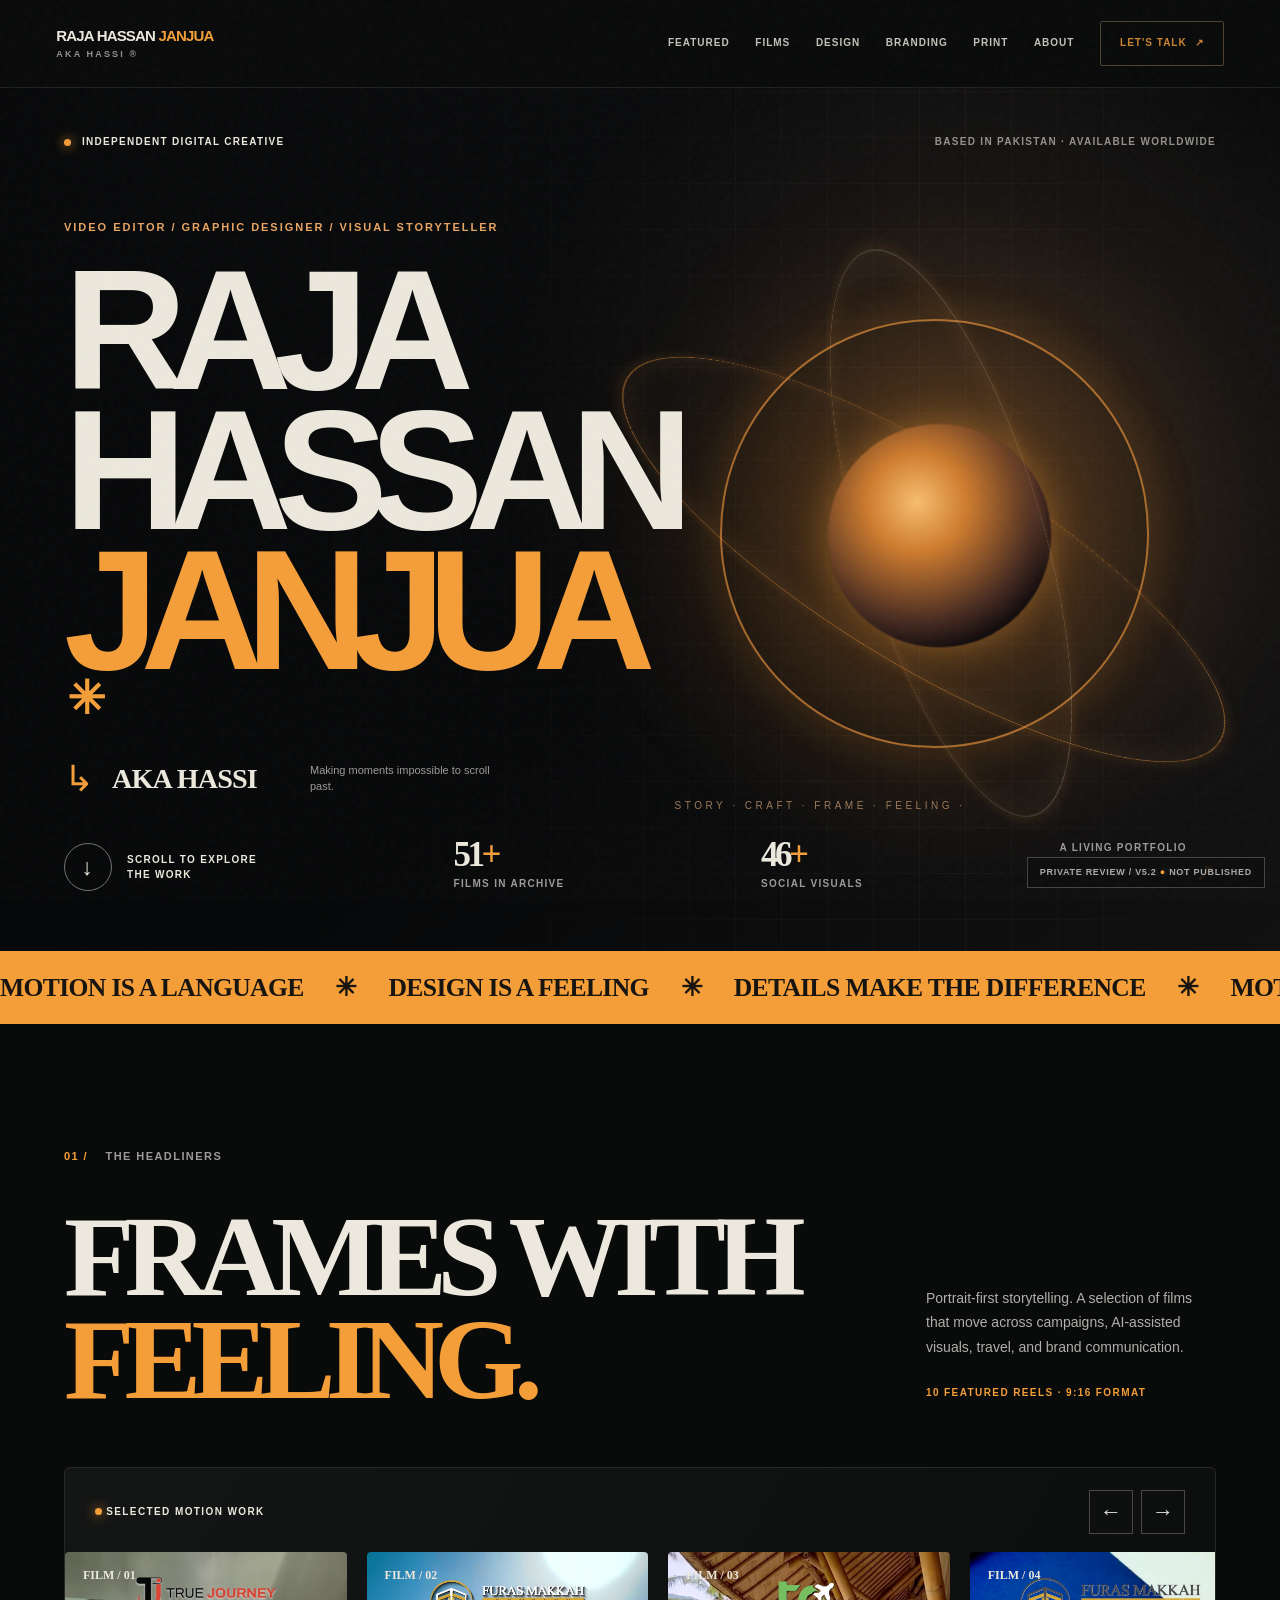
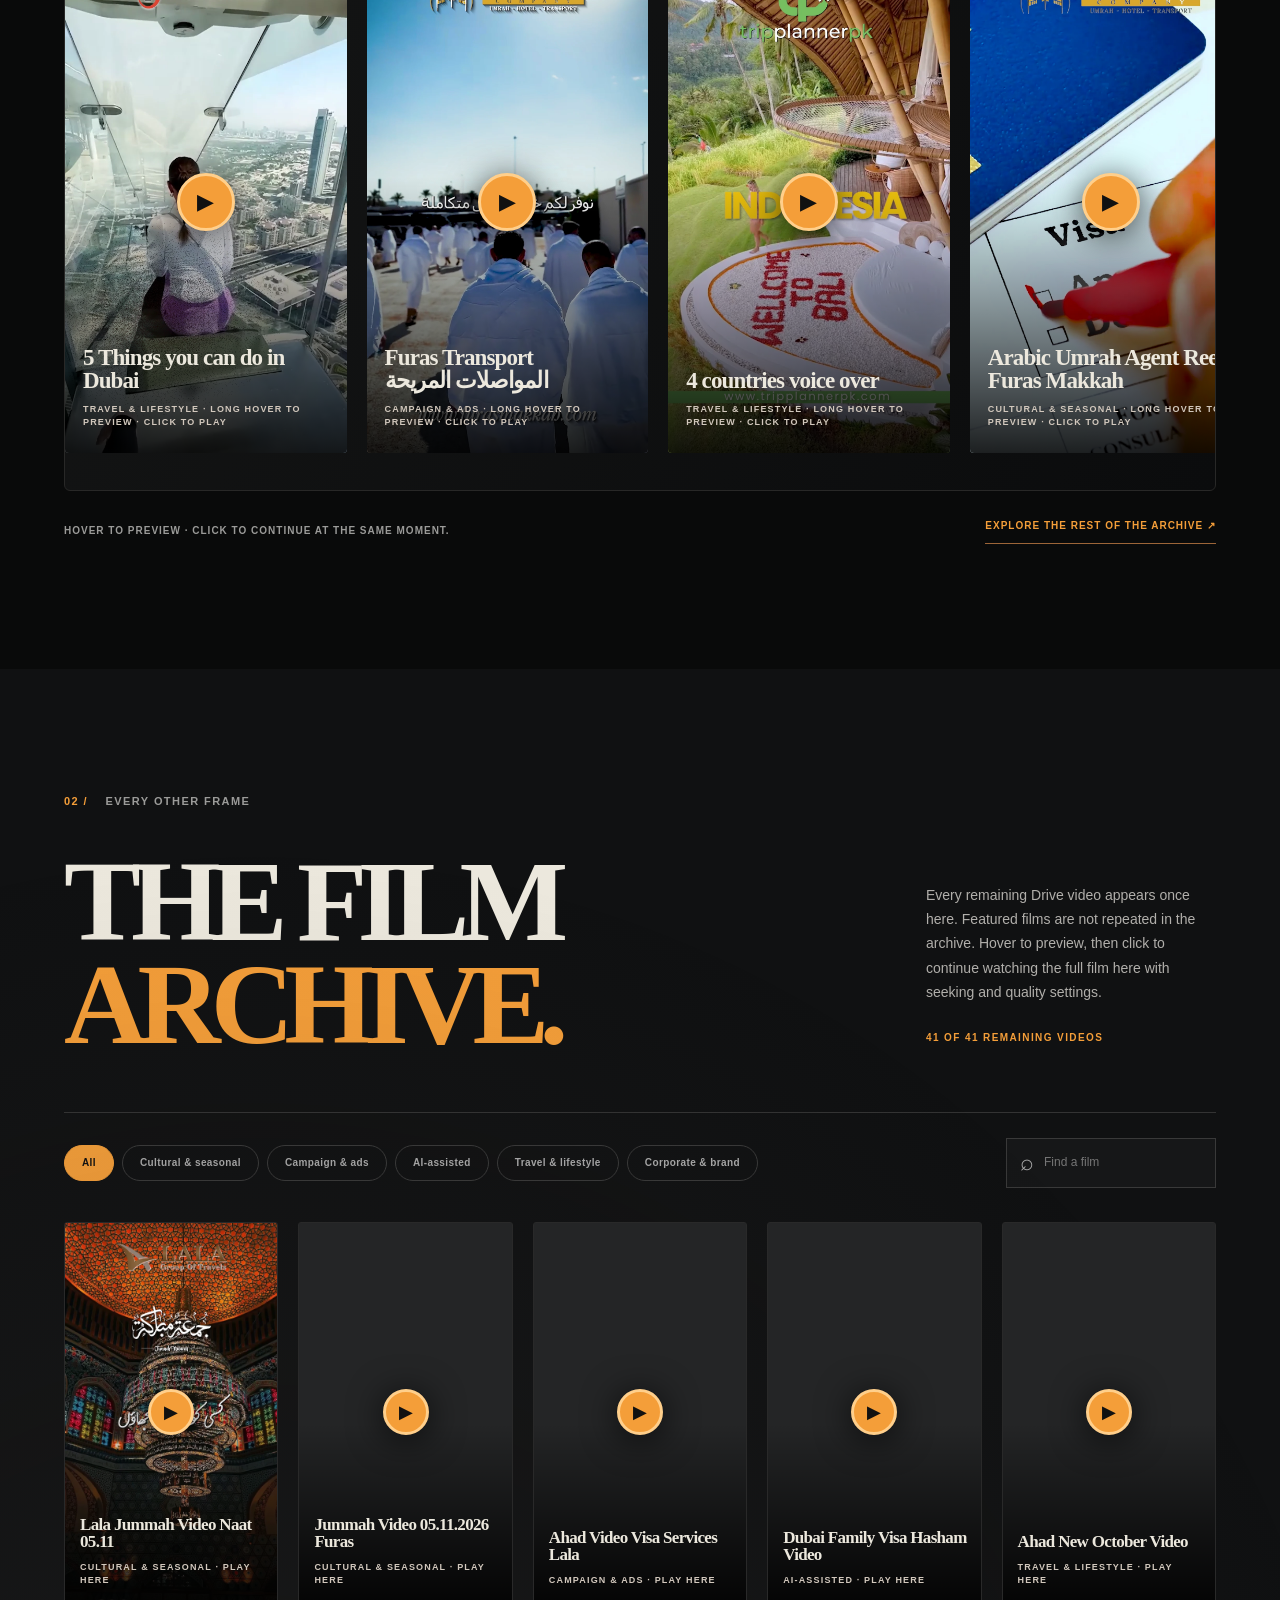
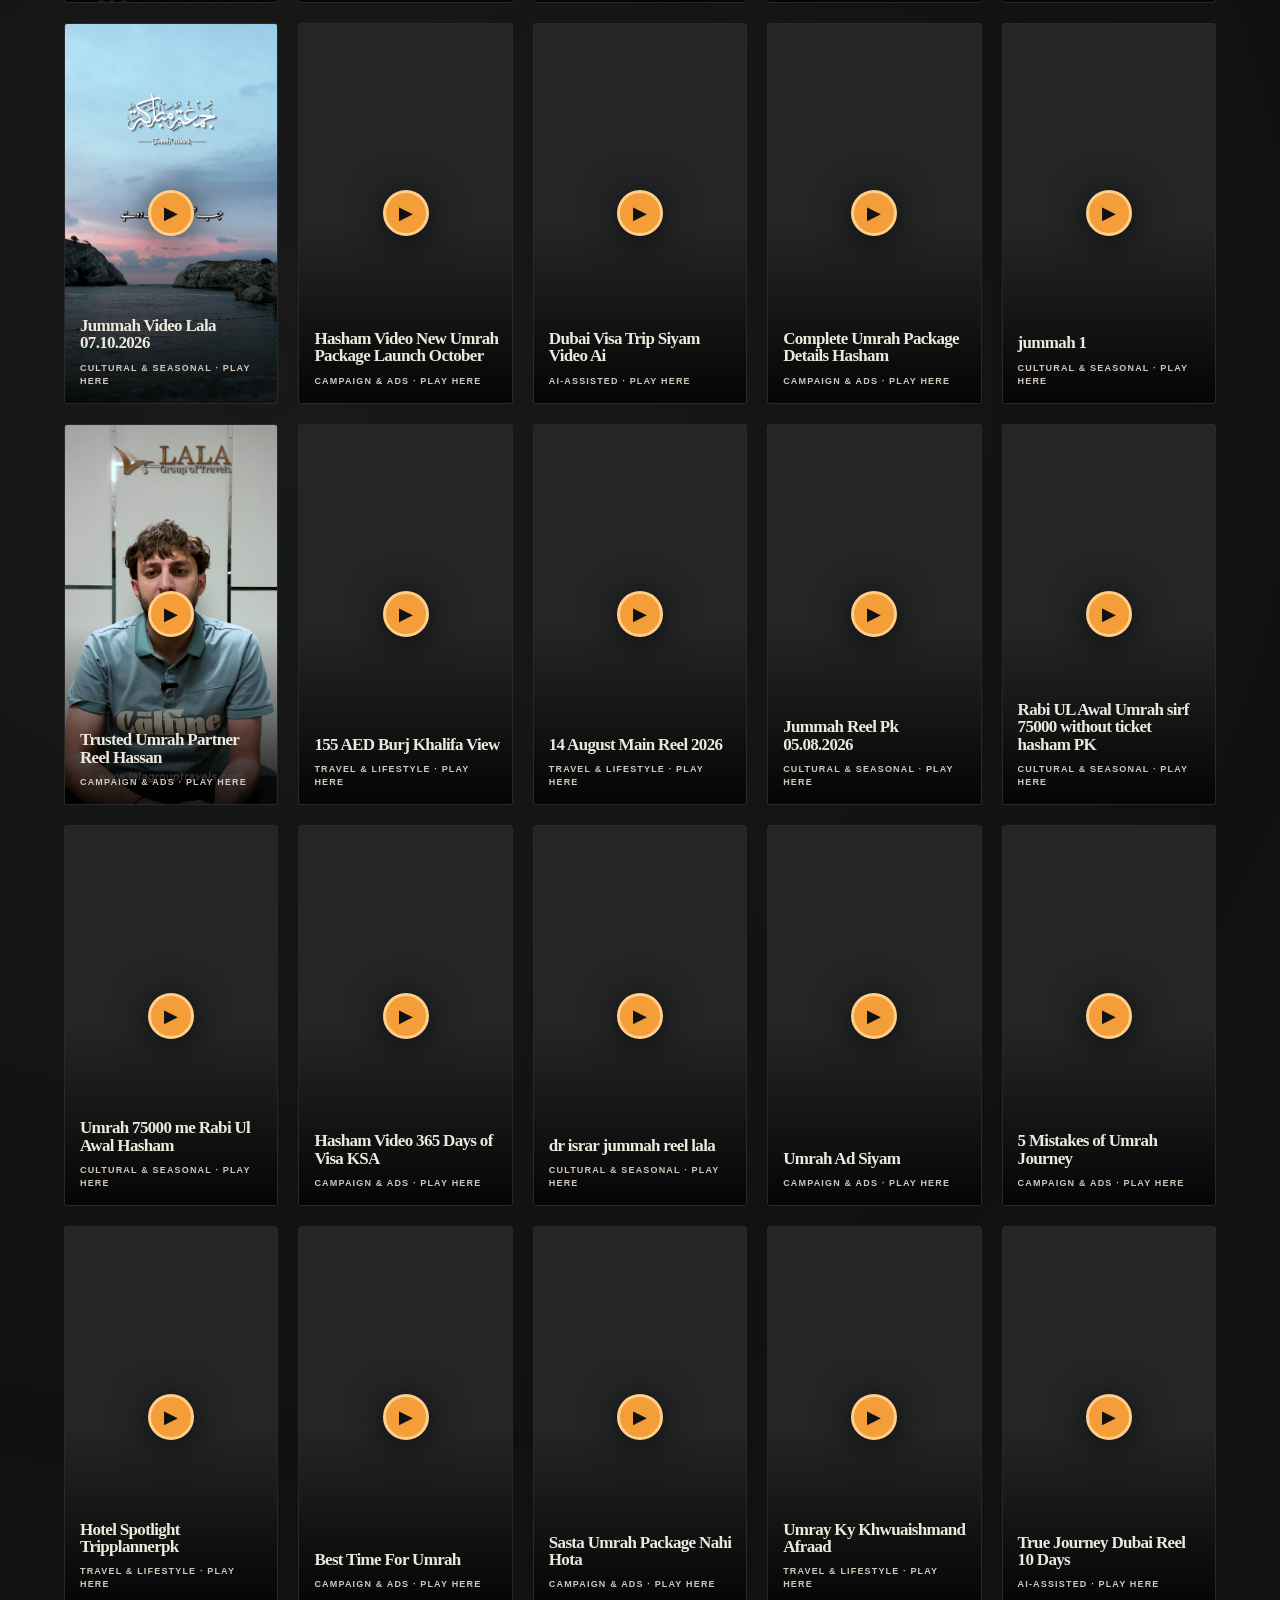
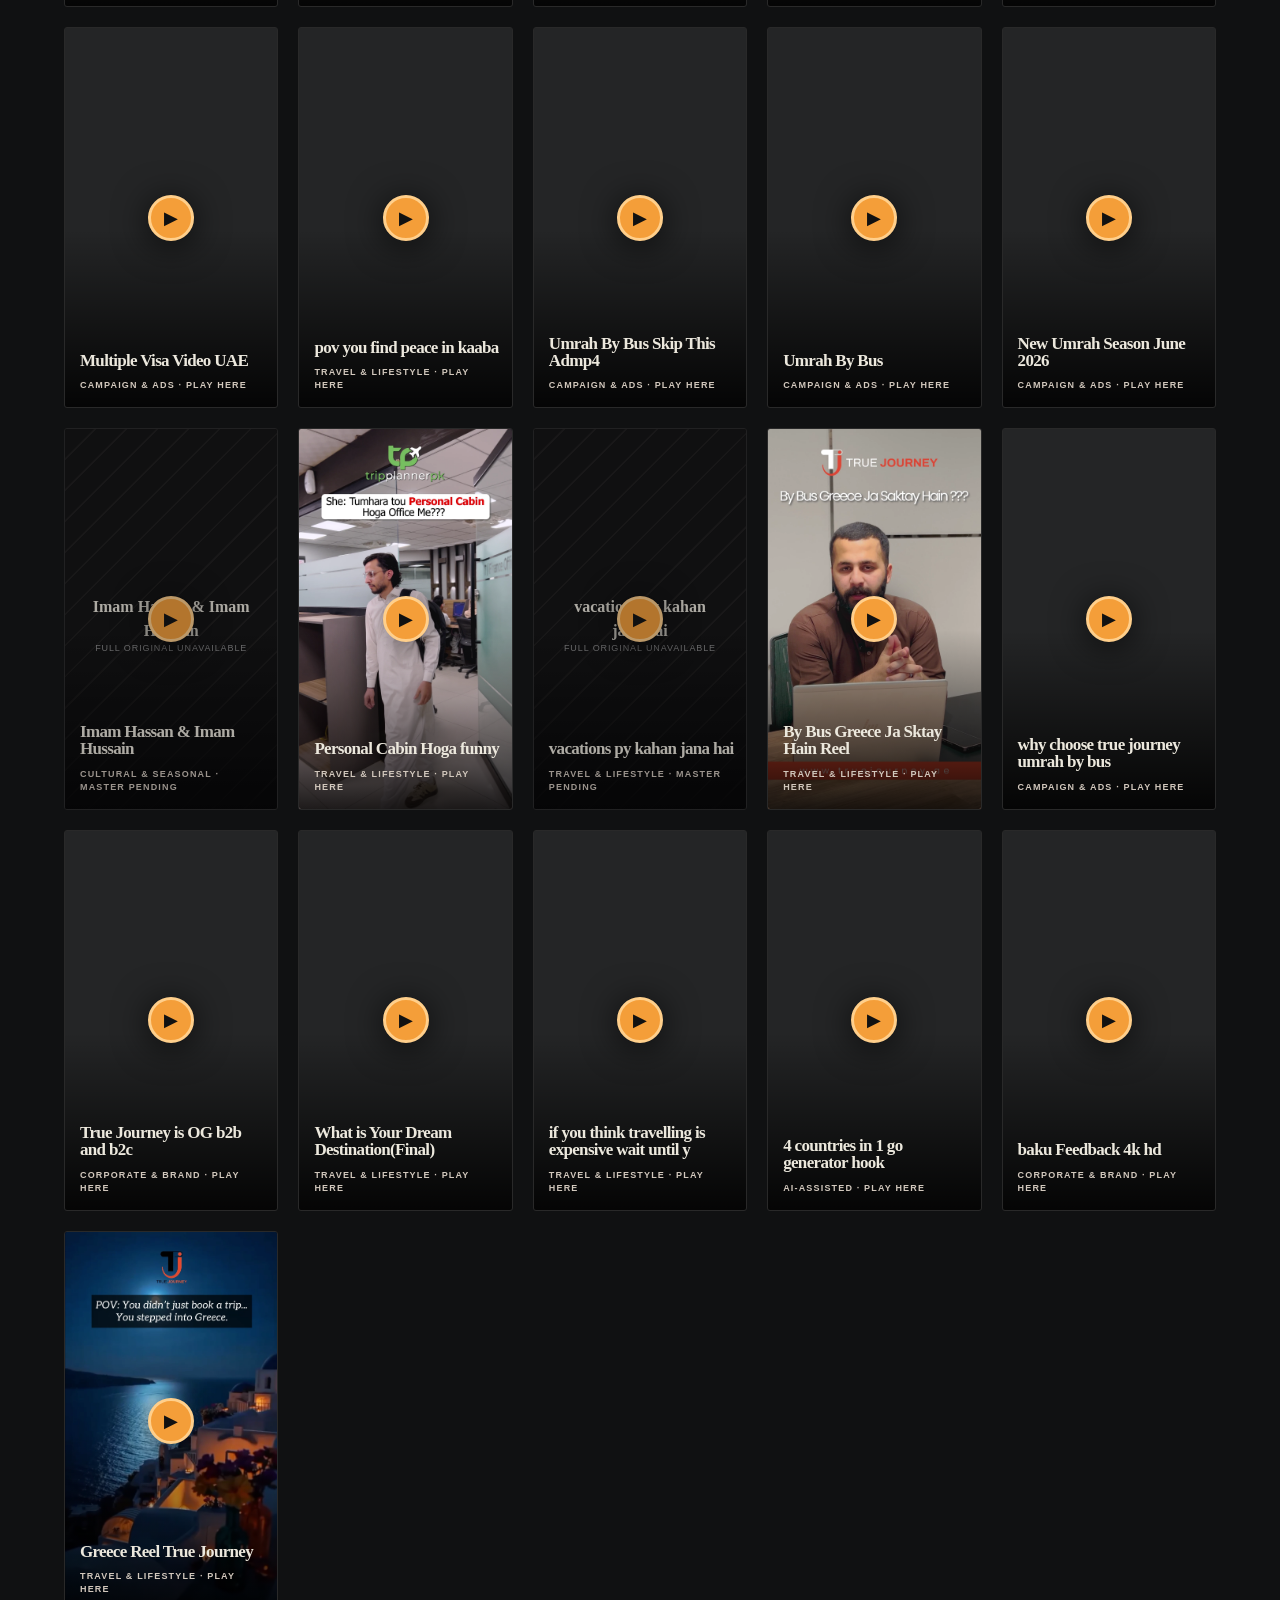
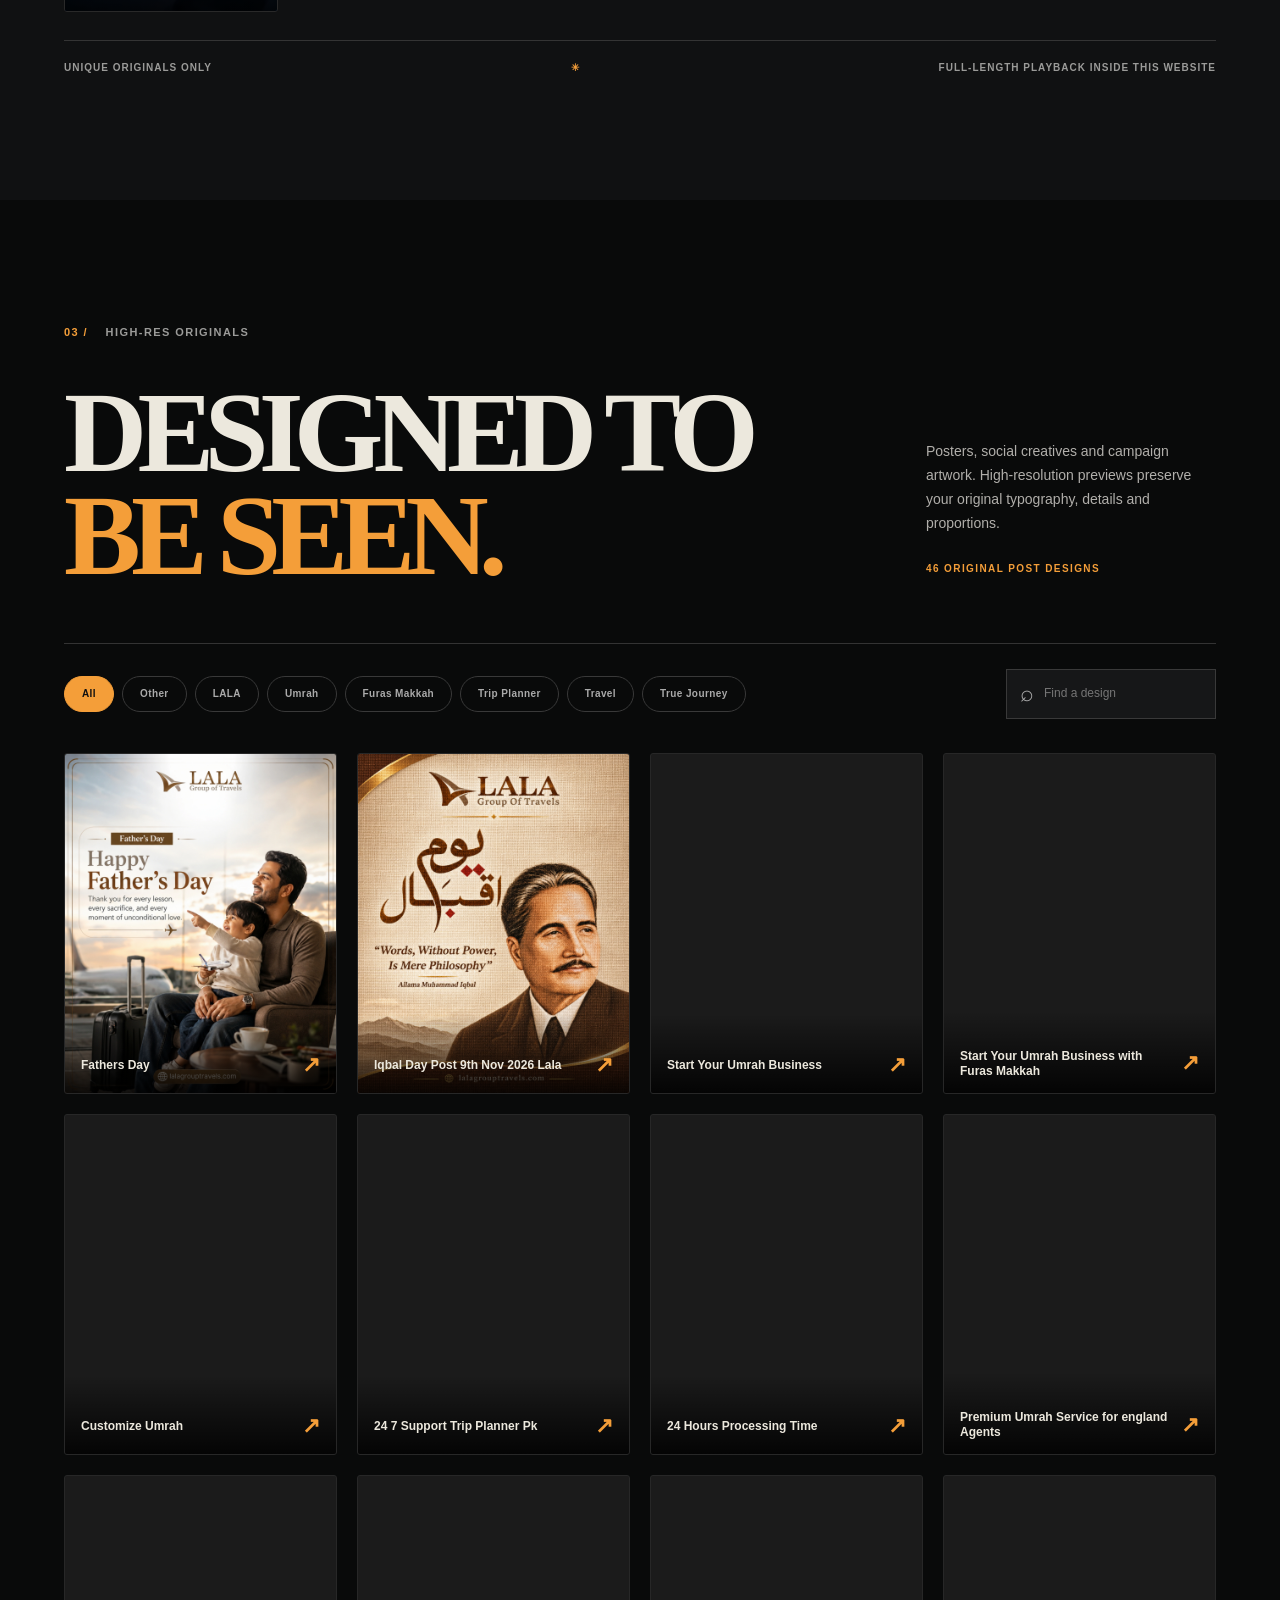
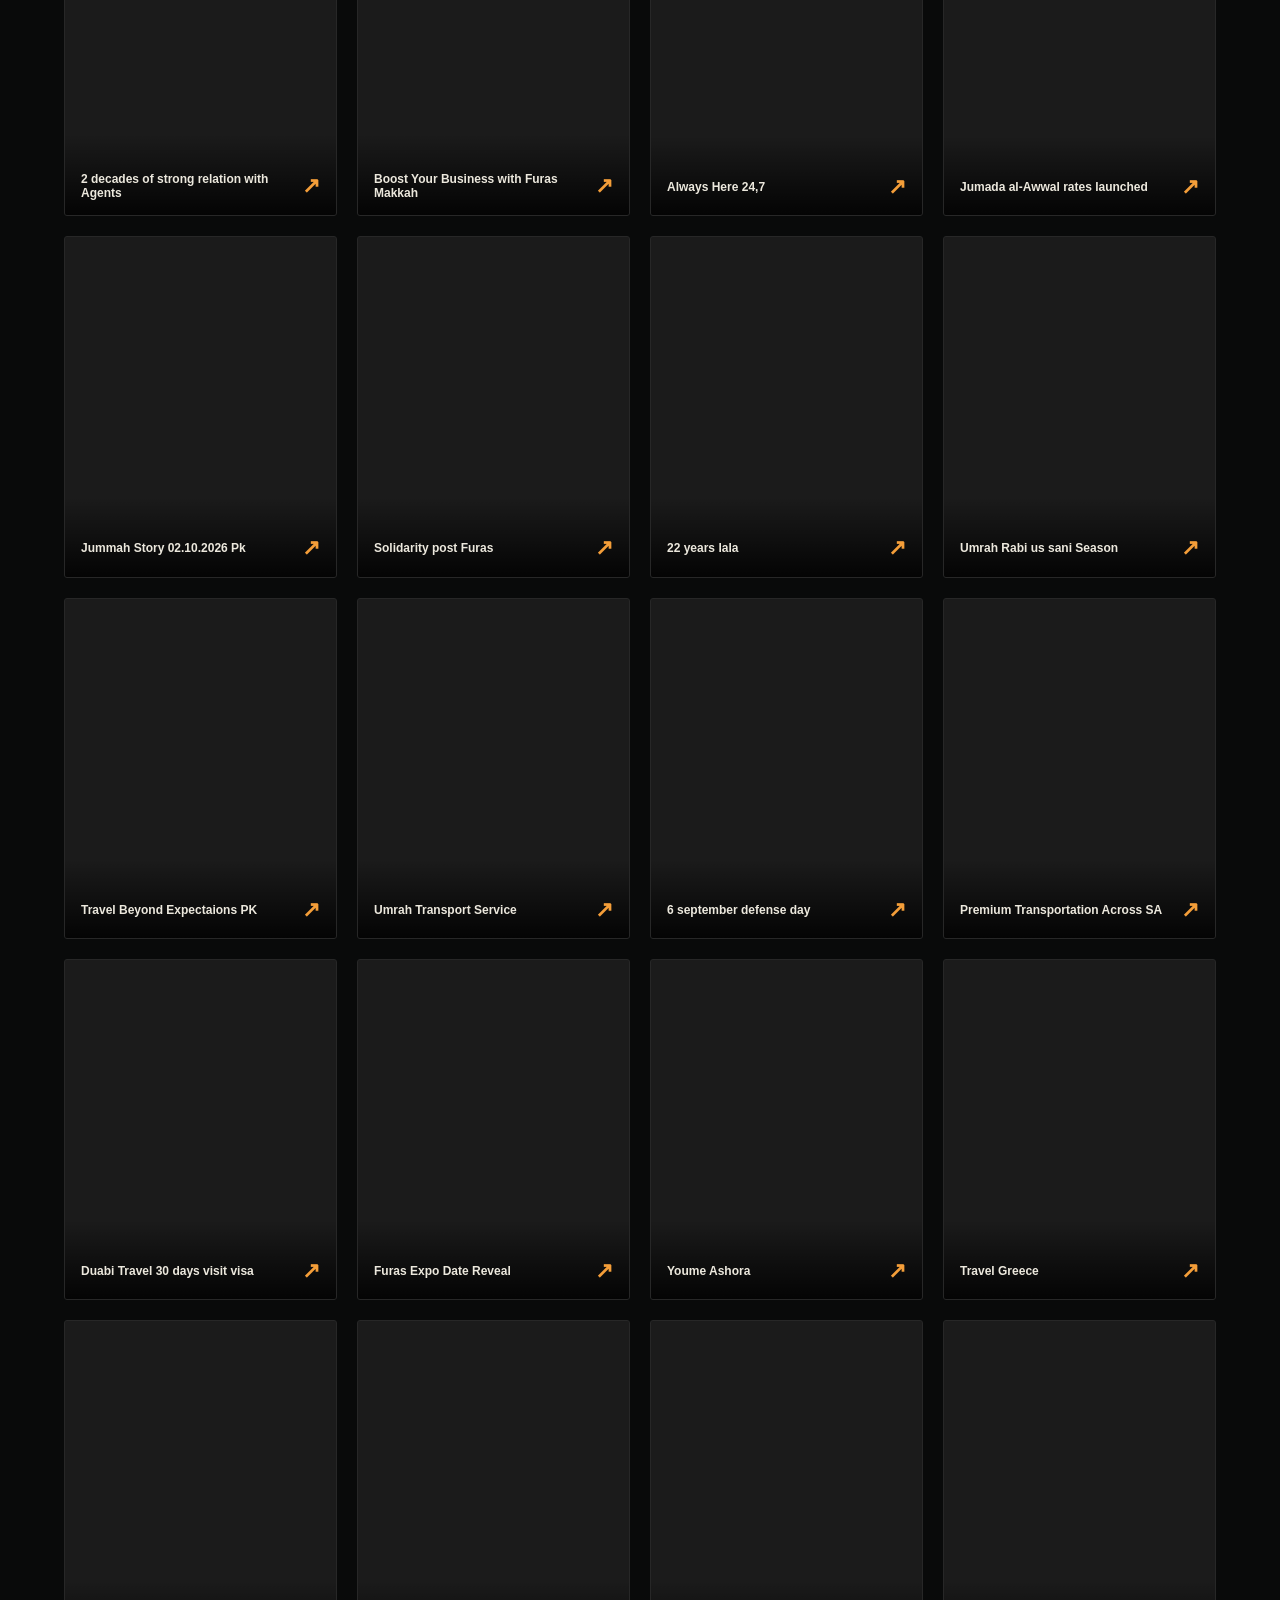
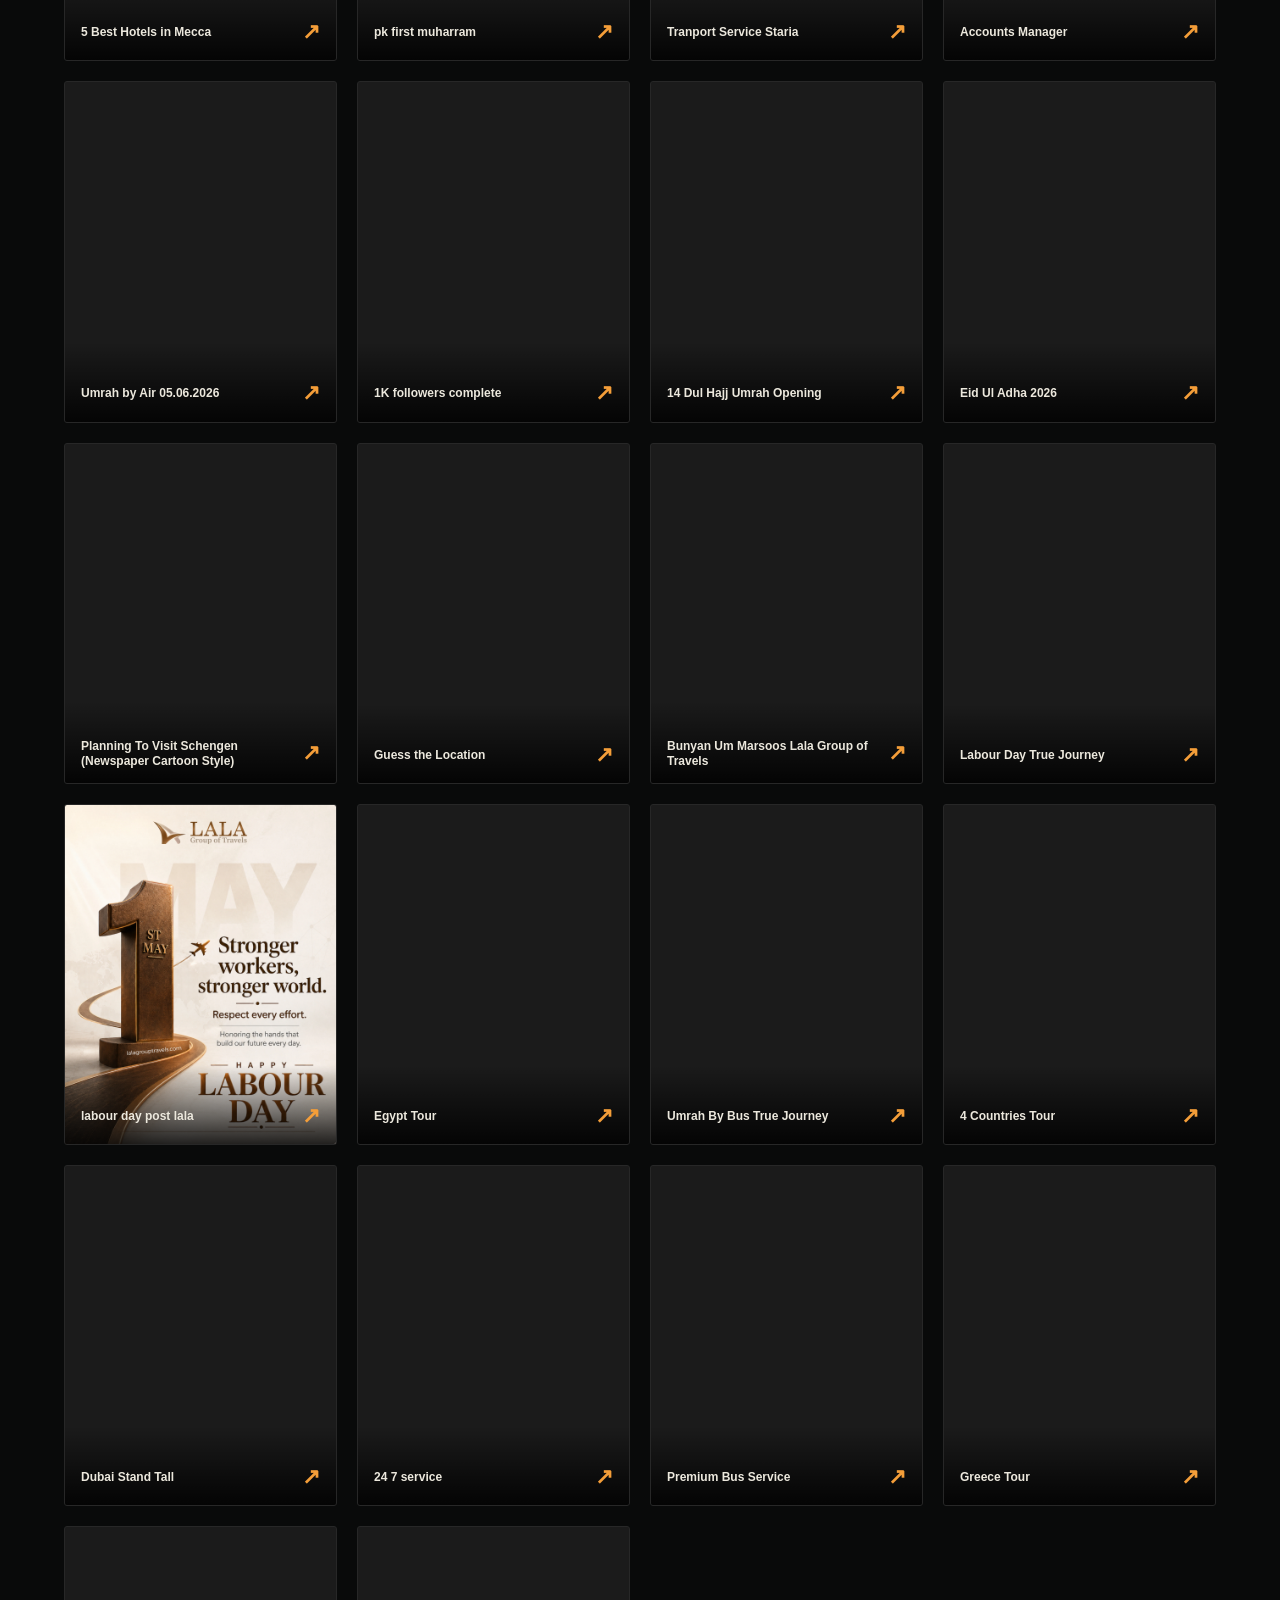
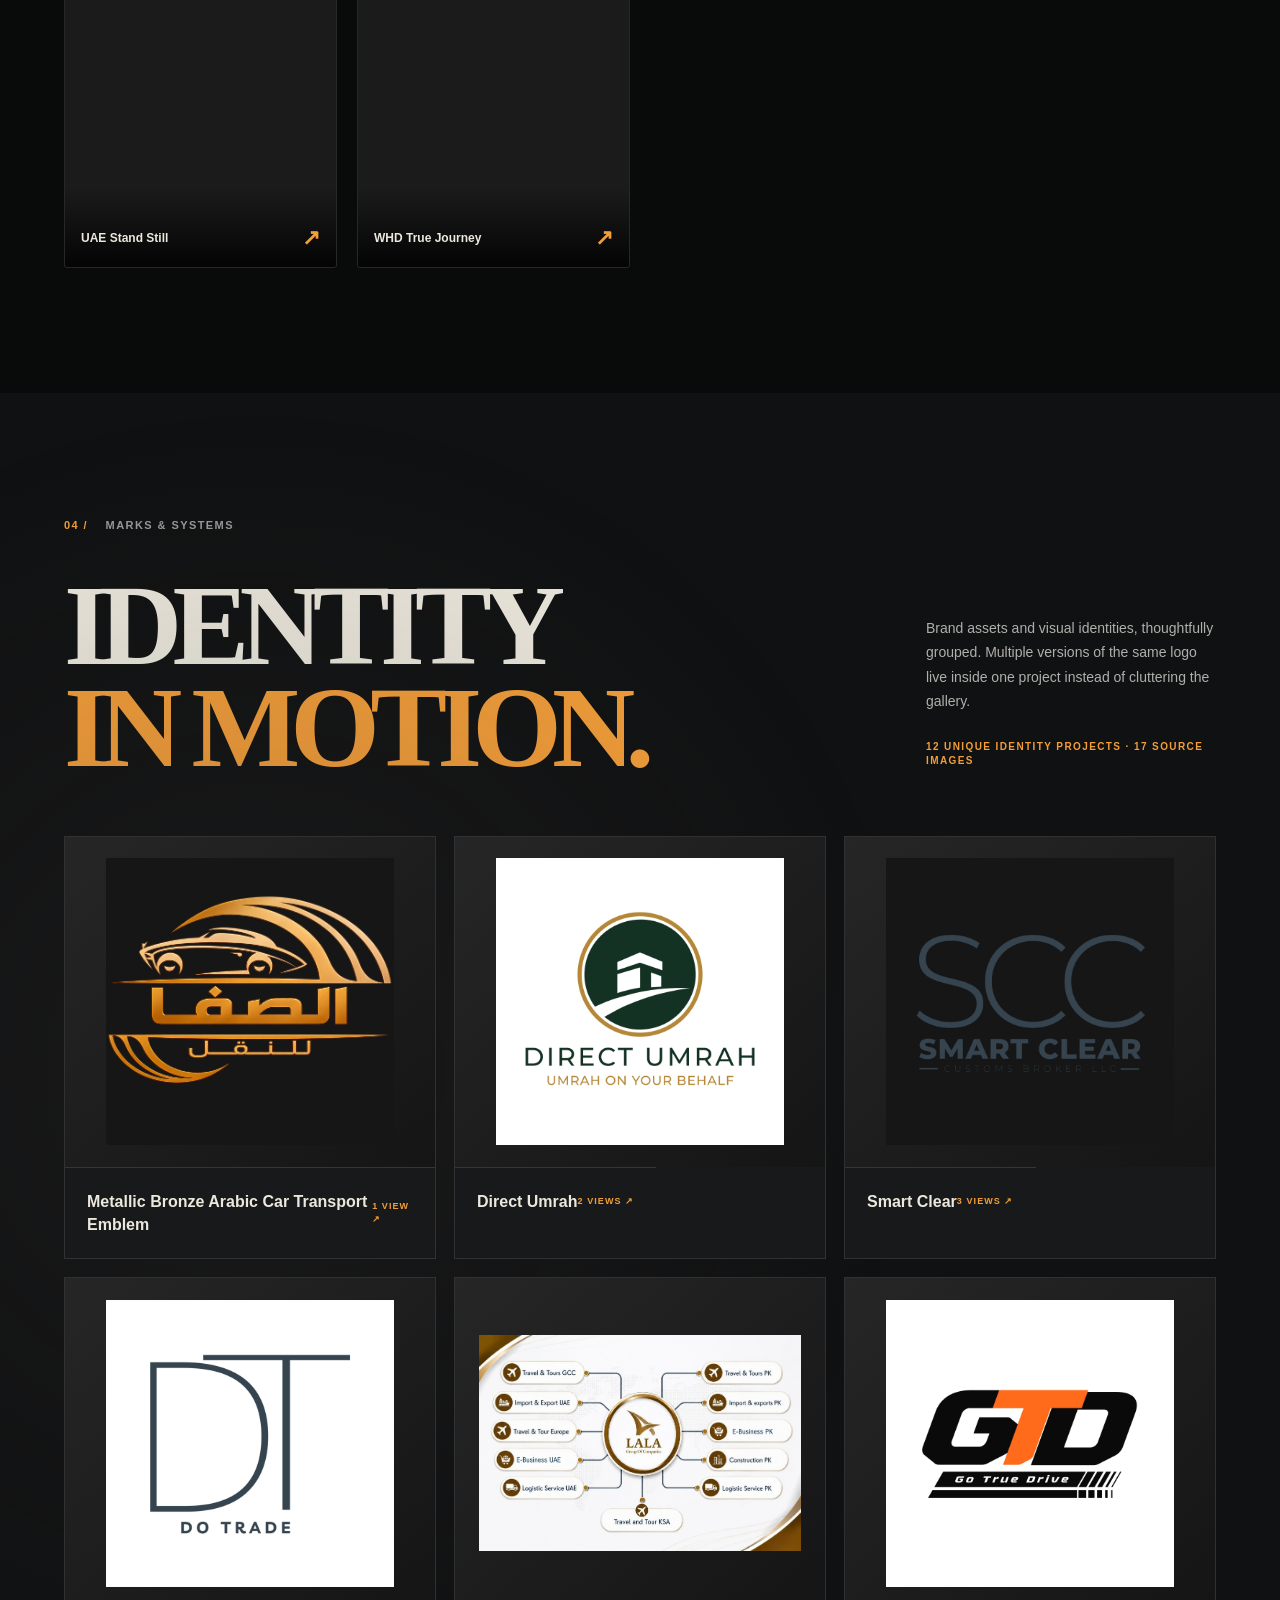
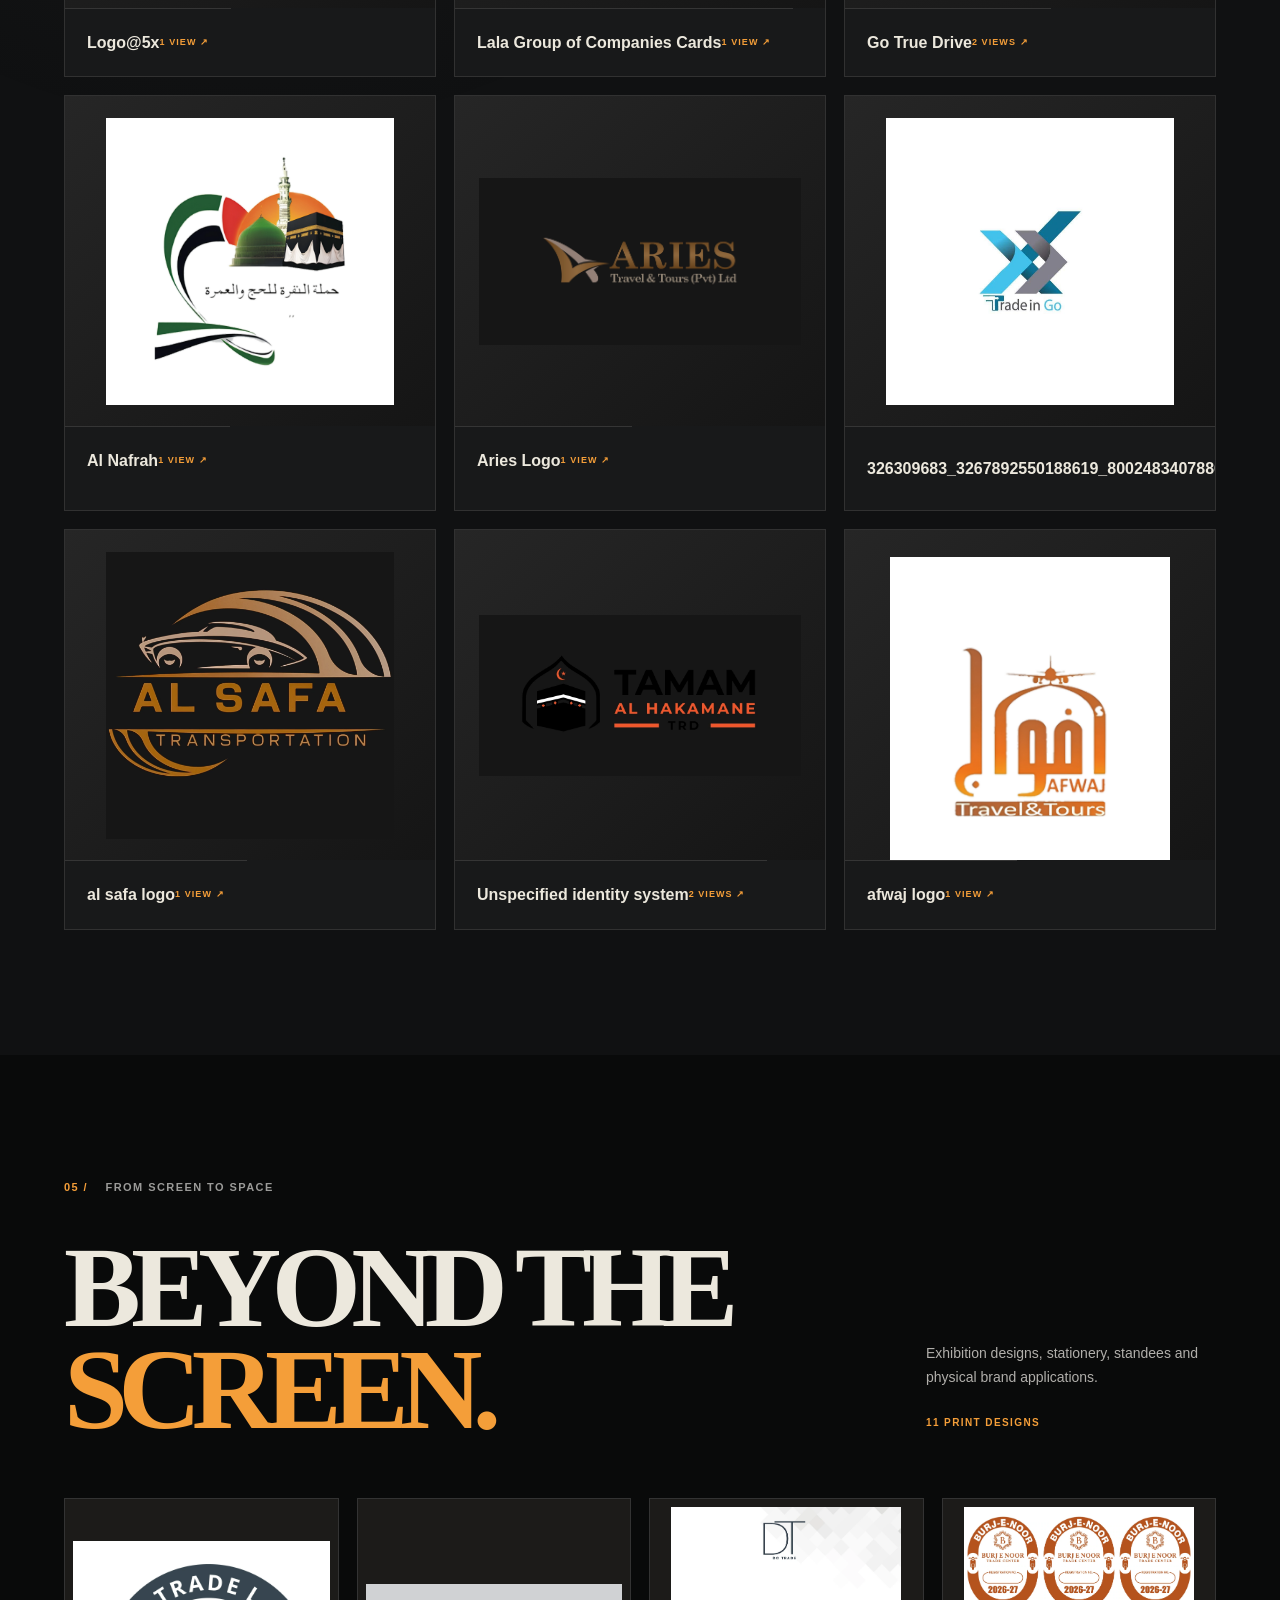
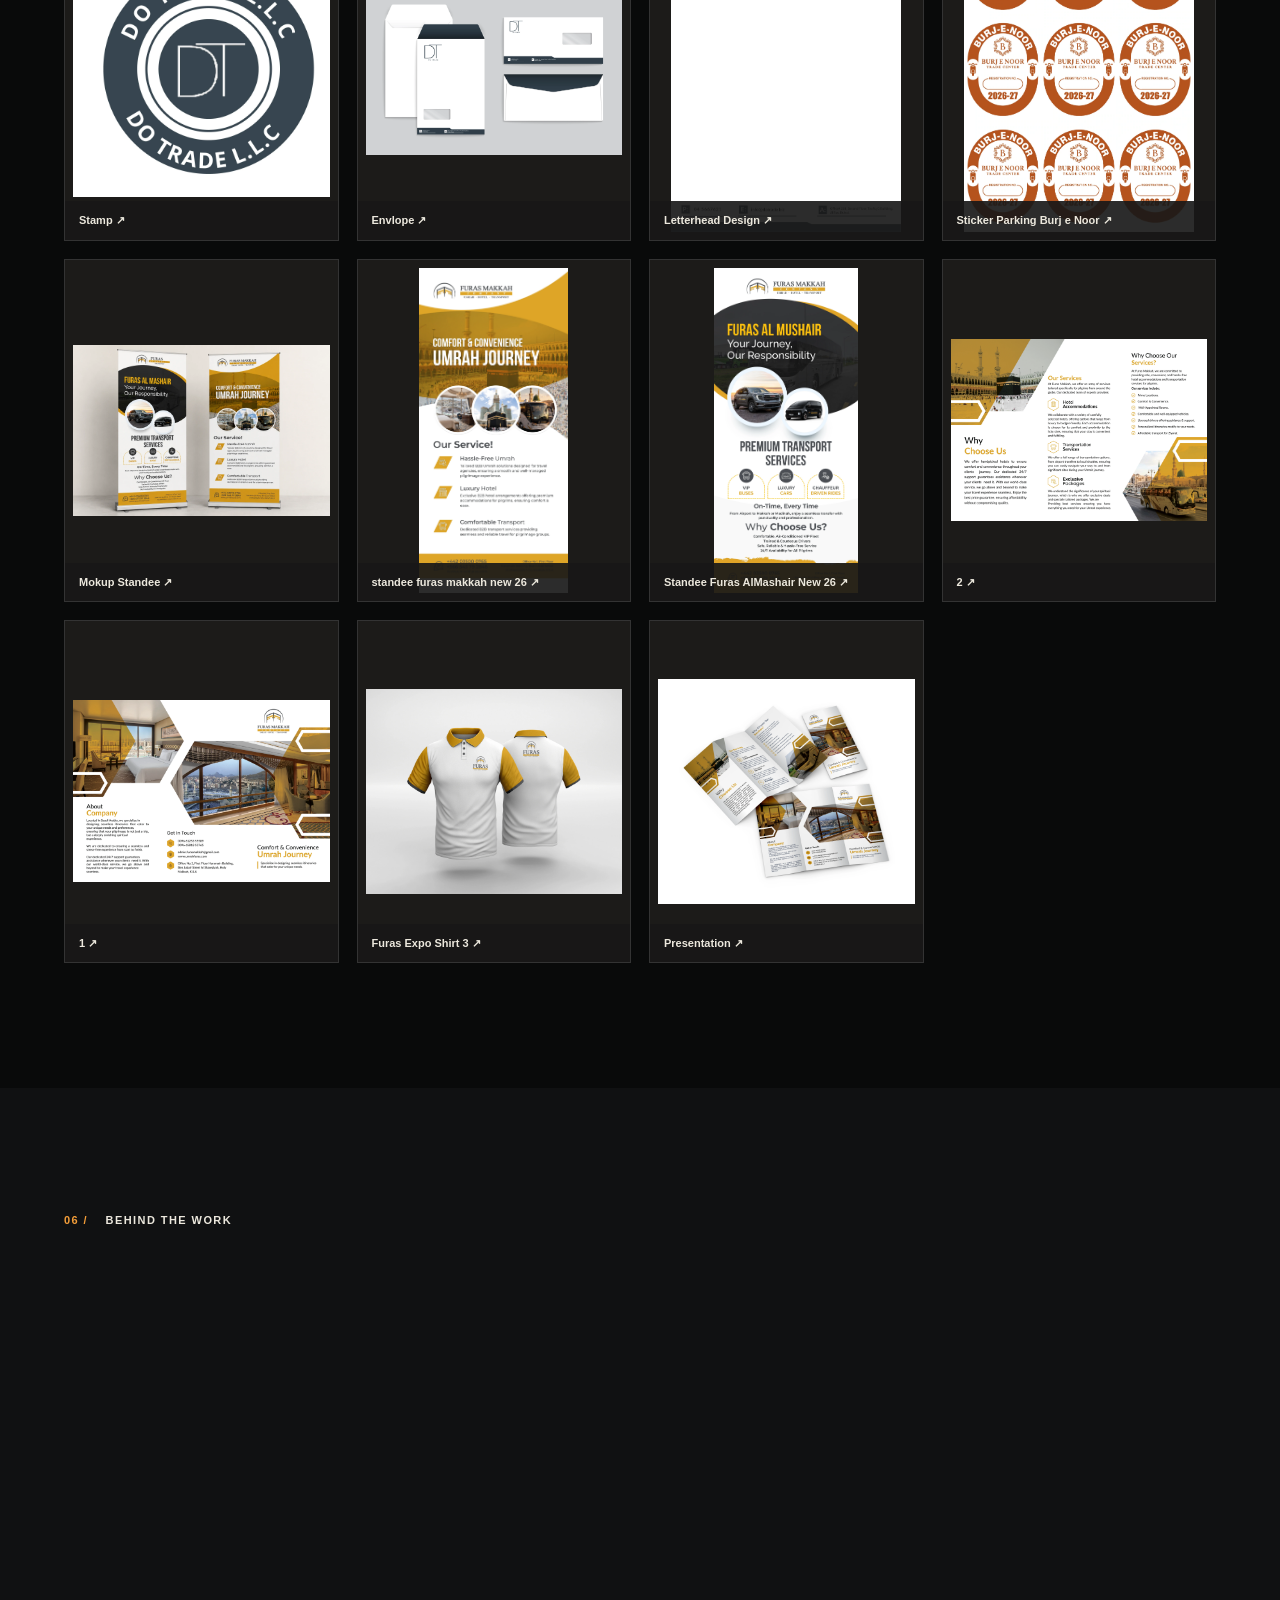
==== commit 6d333540: "Publish Instagram media gallery without titles" ====
--- a/index.html
+++ b/index.html
@@ -17,7 +17,7 @@
 <section class="identitySection section altSection" id="identity"><div class="sectionHead reveal"><div class="sectionKicker"><span class="sectionNo">04 /</span> MARKS & SYSTEMS</div><div class="sectionTitleRow"><h2>IDENTITY<br><em>IN MOTION.</em></h2><div class="sectionAside"><p>Brand assets and visual identities, thoughtfully grouped. Multiple versions of the same logo live inside one project instead of cluttering the gallery.</p><span class="metaLabel" id="identityCount">BRAND DESIGN ARCHIVE</span></div></div></div><div id="identityGrid" class="identityGrid"></div></section>
 <section class="printSection section" id="print"><div class="sectionHead reveal"><div class="sectionKicker"><span class="sectionNo">05 /</span> FROM SCREEN TO SPACE</div><div class="sectionTitleRow"><h2>BEYOND THE<br><em>SCREEN.</em></h2><div class="sectionAside"><p>Exhibition designs, stationery, standees and physical brand applications.</p><span class="metaLabel">11 PRINT DESIGNS</span></div></div></div><div id="printGrid" class="printGrid"></div></section>
 <section class="aboutSection section altSection" id="about"><div class="aboutLabel"><span class="sectionNo">06 /</span> BEHIND THE WORK</div><div class="aboutLayout"><div class="aboutStatement reveal"><span>THE PERSON /</span><h2>NOT JUST<br>WHAT I <em>MAKE.</em><br>HOW I SEE.</h2><div class="aboutSpiral" aria-hidden="true"><div></div><div></div><div></div></div></div><div class="aboutCopy reveal"><span class="eyebrow">RAJA HASSAN JANJUA · AKA HASSI</span><p>I work at the intersection of <strong>video editing, digital design and visual storytelling</strong>—creating content for brands, campaigns, e-commerce, and real-world moments.</p><p>My experience spans social content, promotional video, corporate visuals, product imagery, identity design and AI-assisted creative workflows.</p><div class="skillChips"><span>PREMIERE PRO</span><span>AFTER EFFECTS</span><span>PHOTOSHOP</span><span>ILLUSTRATOR</span><span>INDESIGN</span><span>CAPCUT PRO</span><span>CANVA</span><span>AI CONTENT TOOLS</span></div></div></div></section>
-<section class="sourcesSection section" id="sources"><div class="sourcesCard"><div><span class="eyebrow">REFERENCE ARCHIVE</span><h3>MORE WORK.<br><em>ONE PLACE.</em></h3><p>26 Instagram references are preserved here, without duplicating designs or films already shown above. Some may overlap with Drive originals and will be matched before public publishing.</p></div><button id="toggleSources" class="outlineButton" aria-expanded="false" aria-controls="sourceGrid">VIEW INSTAGRAM REFERENCES <span>↗</span></button></div><div id="sourceGrid" class="sourceGrid" hidden></div></section>
+<section class="sourcesSection section" id="sources"><div class="sourcesCard"><div><span class="eyebrow">REFERENCE ARCHIVE</span><h3>MORE WORK.<br><em>ONE PLACE.</em></h3><p>Selected Instagram videos and visual work, collected in one place.</p></div><a class="outlineButton" href="instagram.html">FIND MORE PROJECTS <span>↗</span></a></div></section>
 <section class="contactSection section" id="contact"><div class="contactGlow"></div><div class="sectionKicker"><span class="sectionNo">07 /</span> NEXT UP</div><div class="contactContent"><span class="eyebrow">HAVE A STORY WORTH TELLING?</span><h2>LET'S MAKE<br><em>IT MOVE.</em></h2><div class="contactActions"><a class="contactMain" href="mailto:hassanmehmood5456805@gmail.com?subject=Let's%20collaborate%20—%20Raja%20Hassan%20Janjua">START A CONVERSATION <span>↗</span></a><a class="contactSecondary" href="https://wa.me/923357037612" target="_blank" rel="noopener">WHATSAPP ↗</a></div></div><div class="contactSocial"><a href="https://www.behance.net/rajahajanjua" target="_blank" rel="noopener">BEHANCE ↗</a><a href="https://www.linkedin.com/in/rajahassanjanjua/" target="_blank" rel="noopener">LINKEDIN ↗</a><a href="https://www.instagram.com/rajahassanjanjua1/" target="_blank" rel="noopener">INSTAGRAM ↗</a><a href="mailto:hassanmehmood5456805@gmail.com">EMAIL ↗</a></div></section>
 </main>
 <footer class="footer"><span>© 2026 RAJA HASSAN JANJUA / AKA HASSI</span><span>DESIGNED TO MOVE · BUILT TO LAST</span><a href="#top">BACK TO THE TOP ↑</a></footer>
--- a/styles.css
+++ b/styles.css
@@ -25,3 +25,5 @@
 .siteHeader{background:#090a0a}.marquee{position:relative;isolation:isolate;z-index:0}html{scroll-padding-top:90px}
 @media(max-width:700px){.ytControlRow{flex-wrap:wrap}.ytSpeedLabel{display:flex}.ytVolume{display:block;width:44px}.ytControls .ytGrow{flex:1 0 1px}}
 .hero.section{height:auto;max-height:none;min-height:max(830px,100svh);row-gap:2rem}.heroTitleWrap,.heroBottom{flex-shrink:0}@media(max-width:700px){.hero.section{min-height:max(760px,95svh)}}
+
+@media(max-width:850px){.sourcesCard .outlineButton{margin-top:44px}}@media(max-width:560px){.sourcesCard .outlineButton{margin-top:44px}}
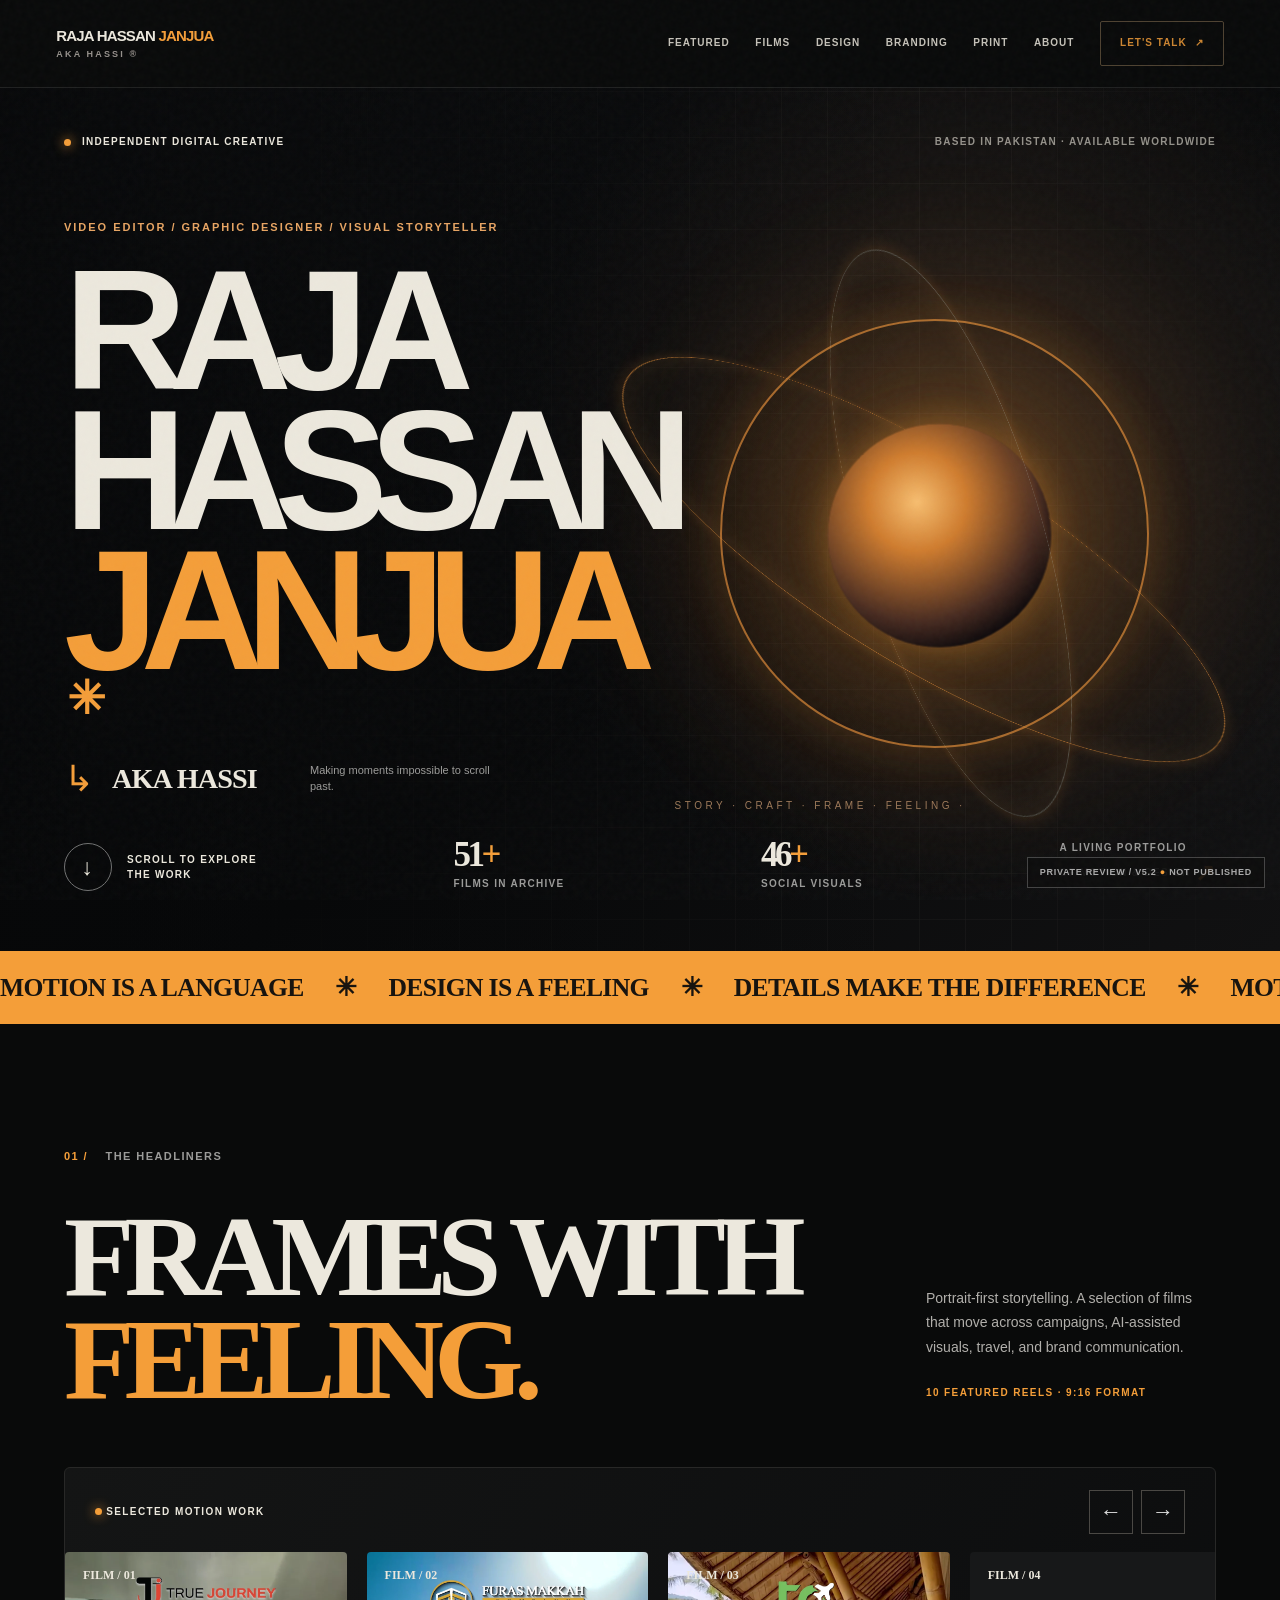
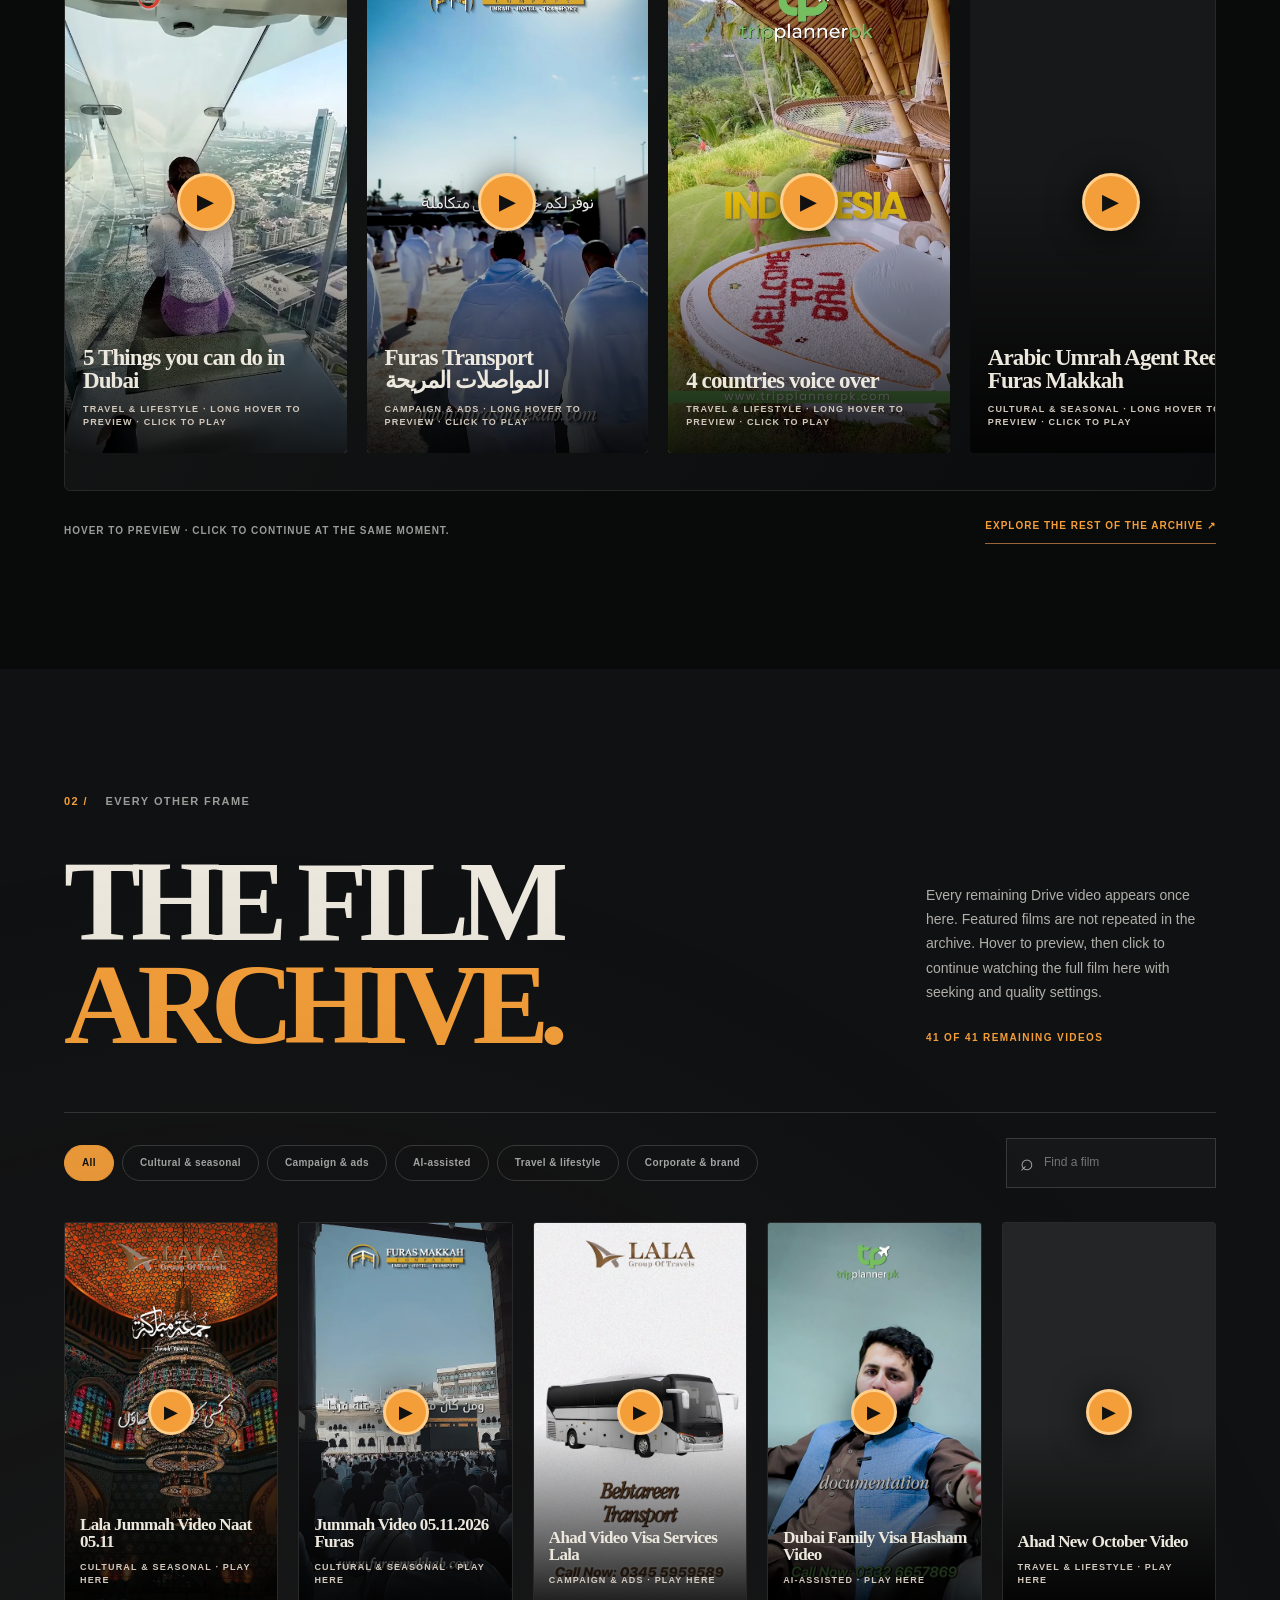
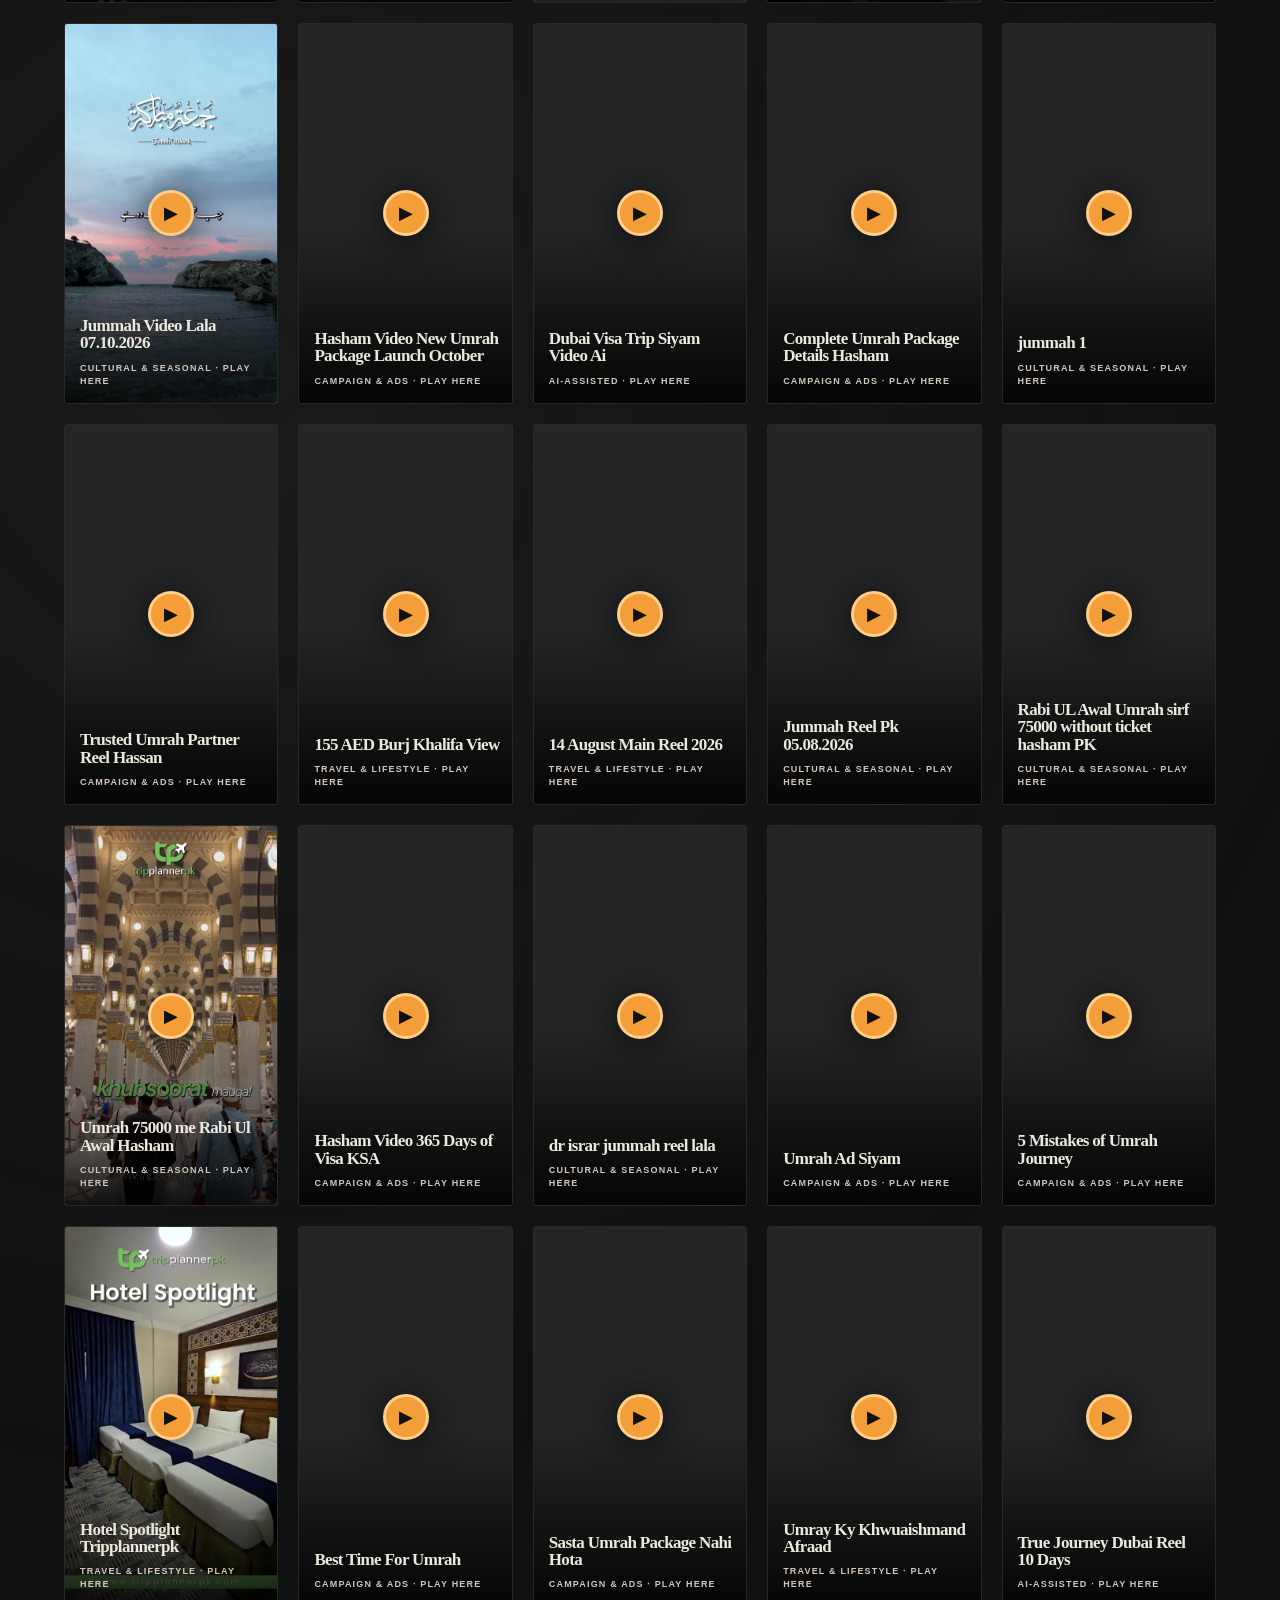
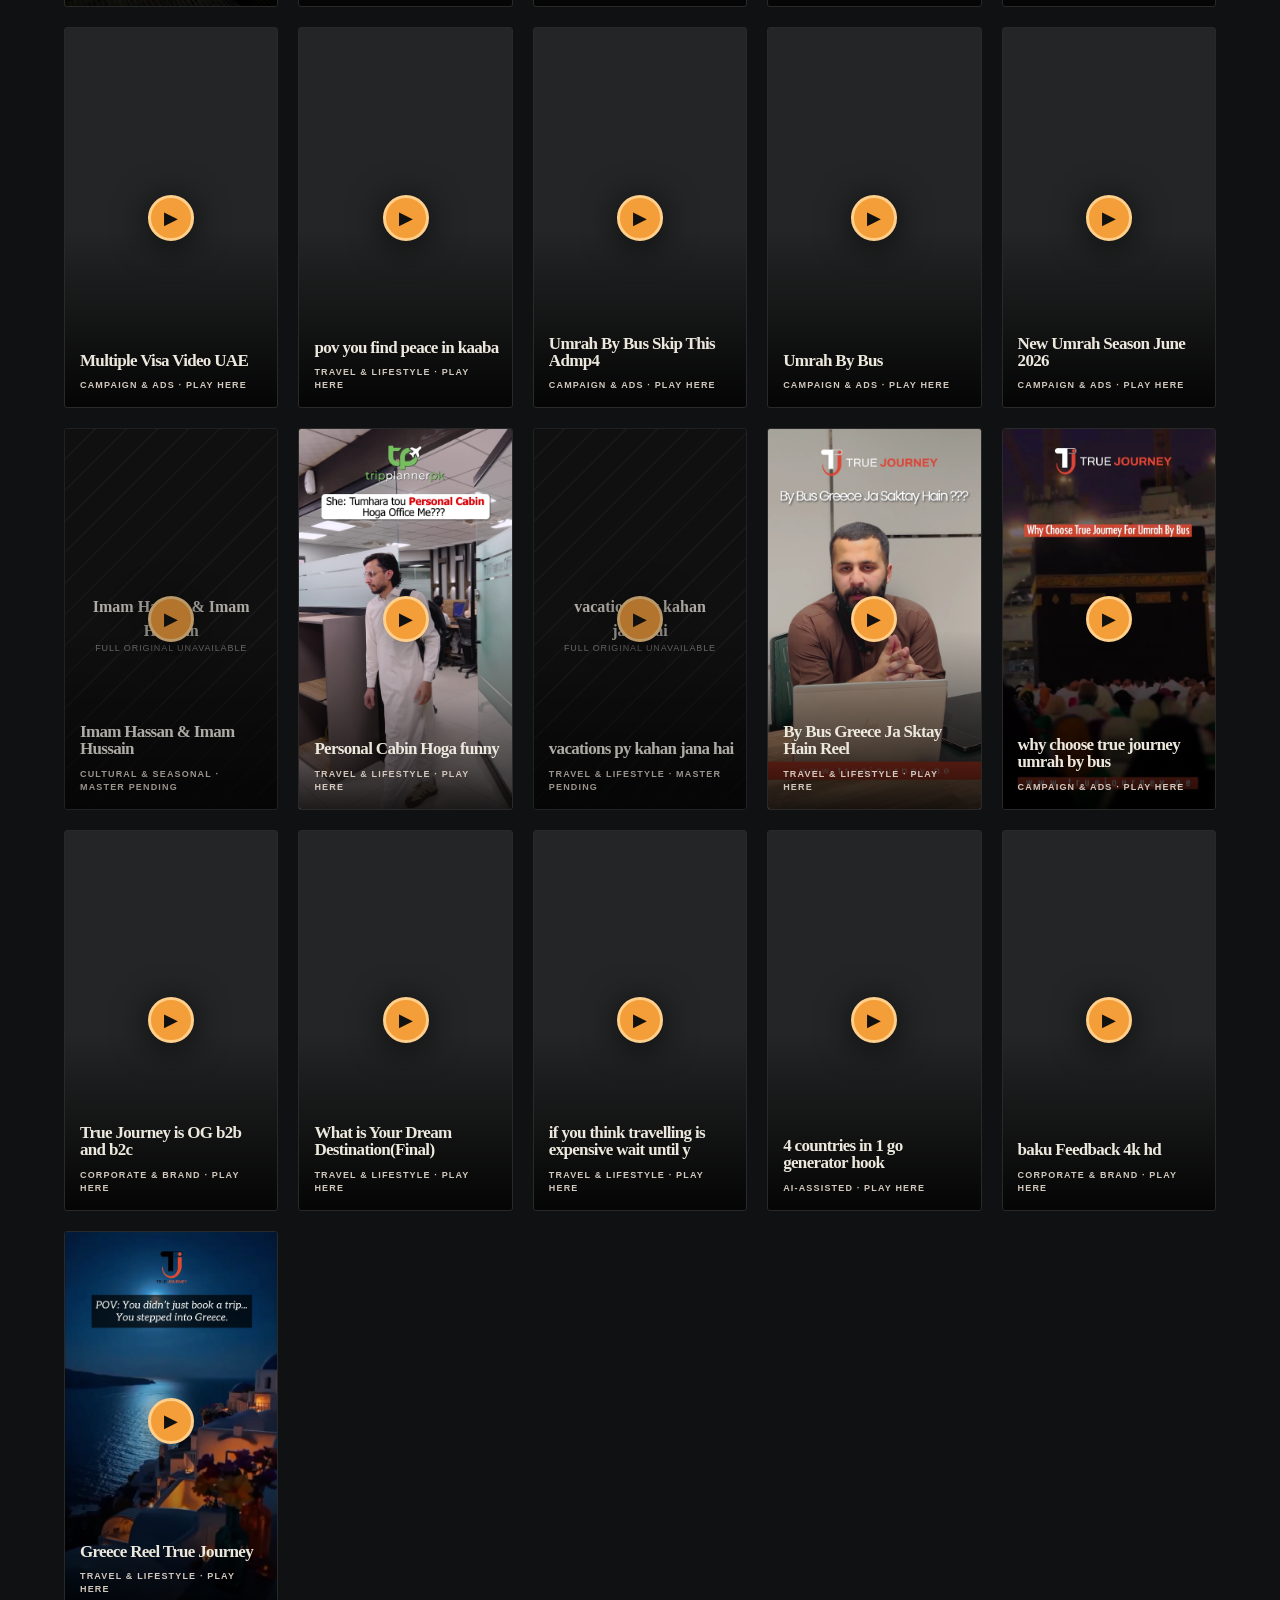
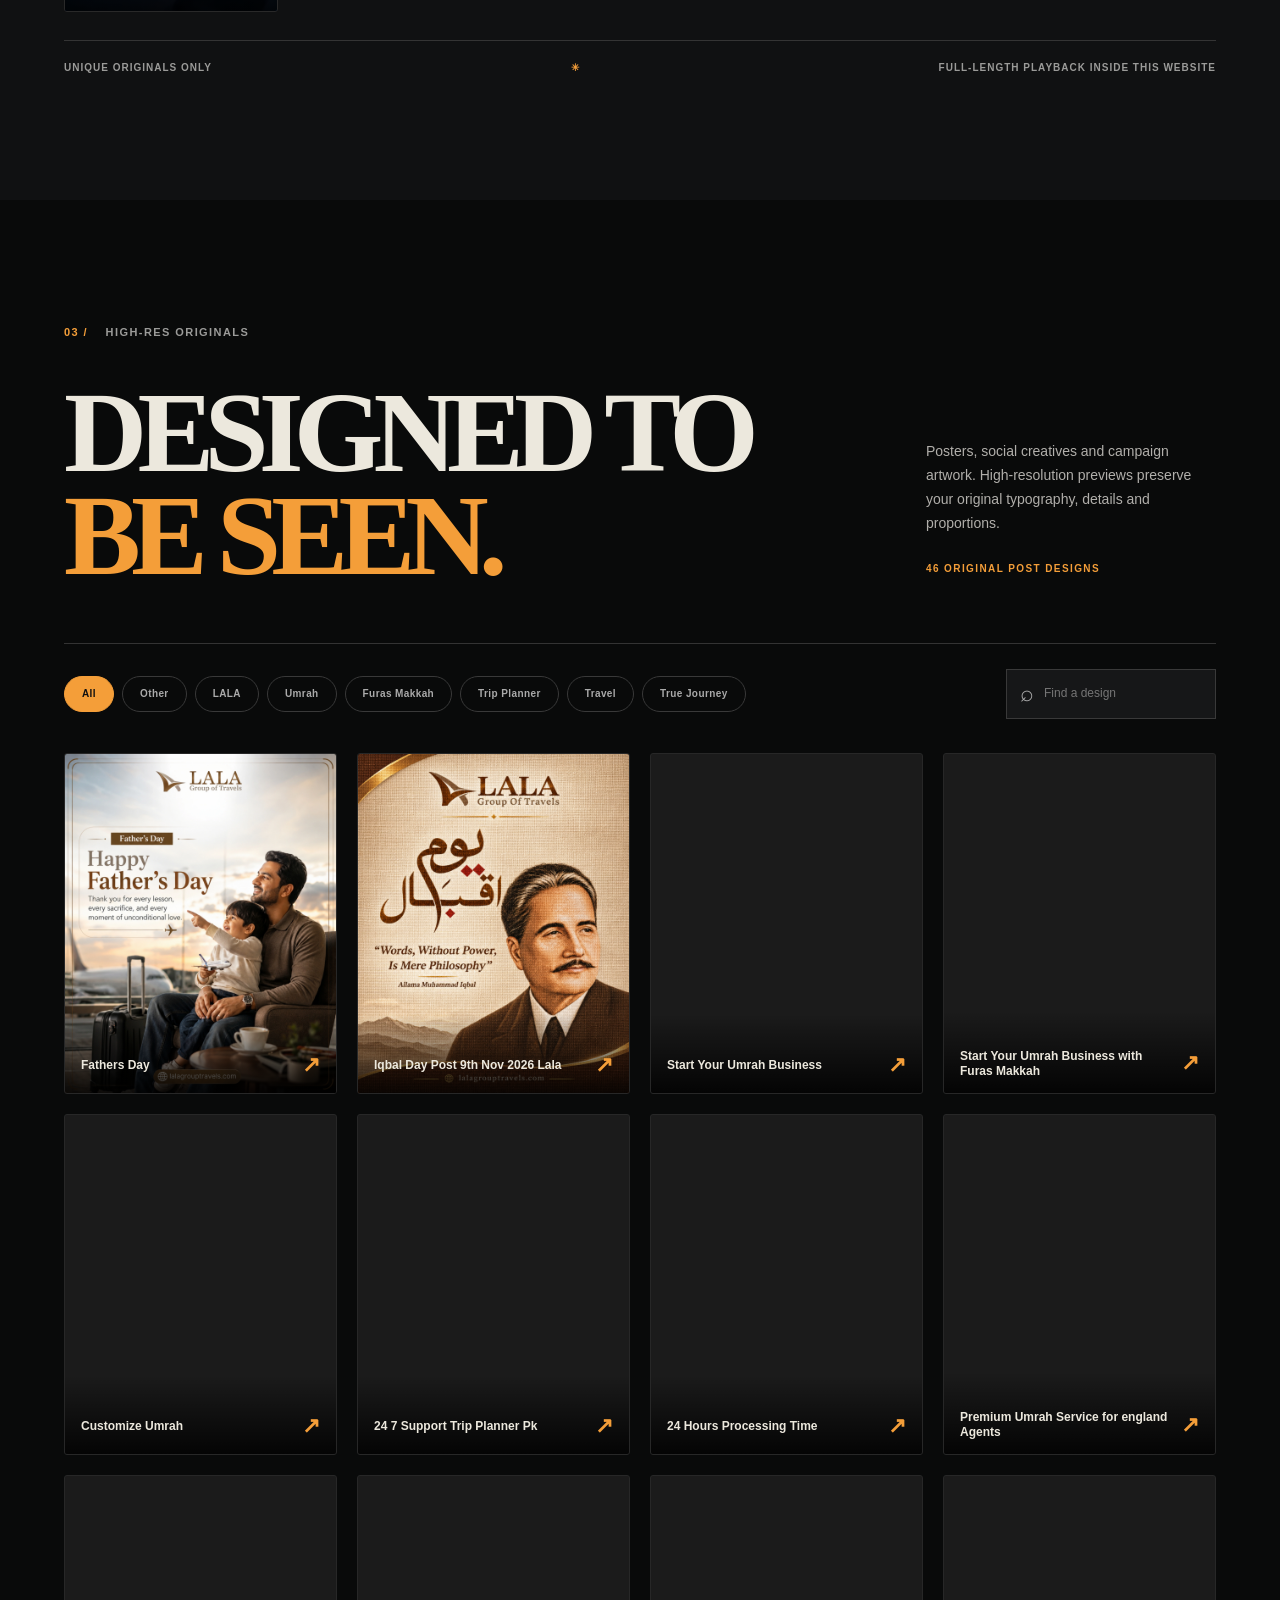
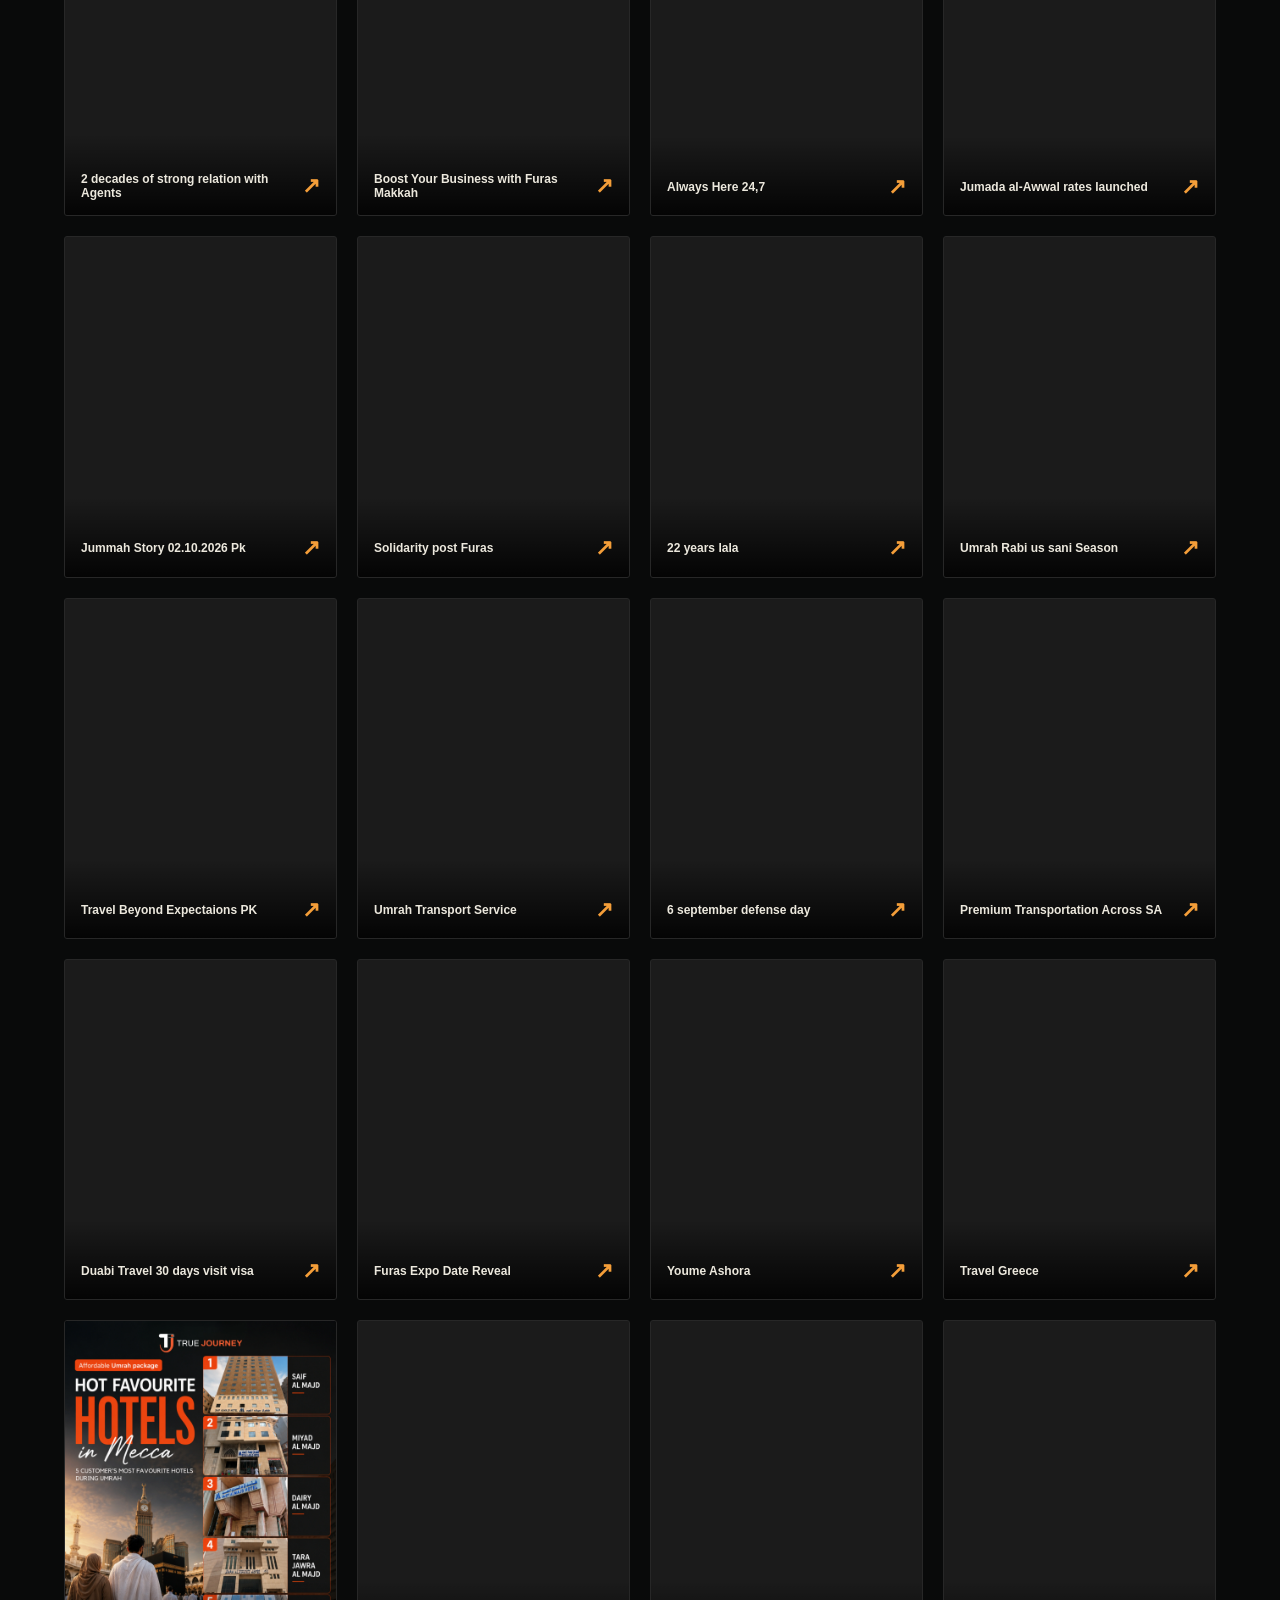
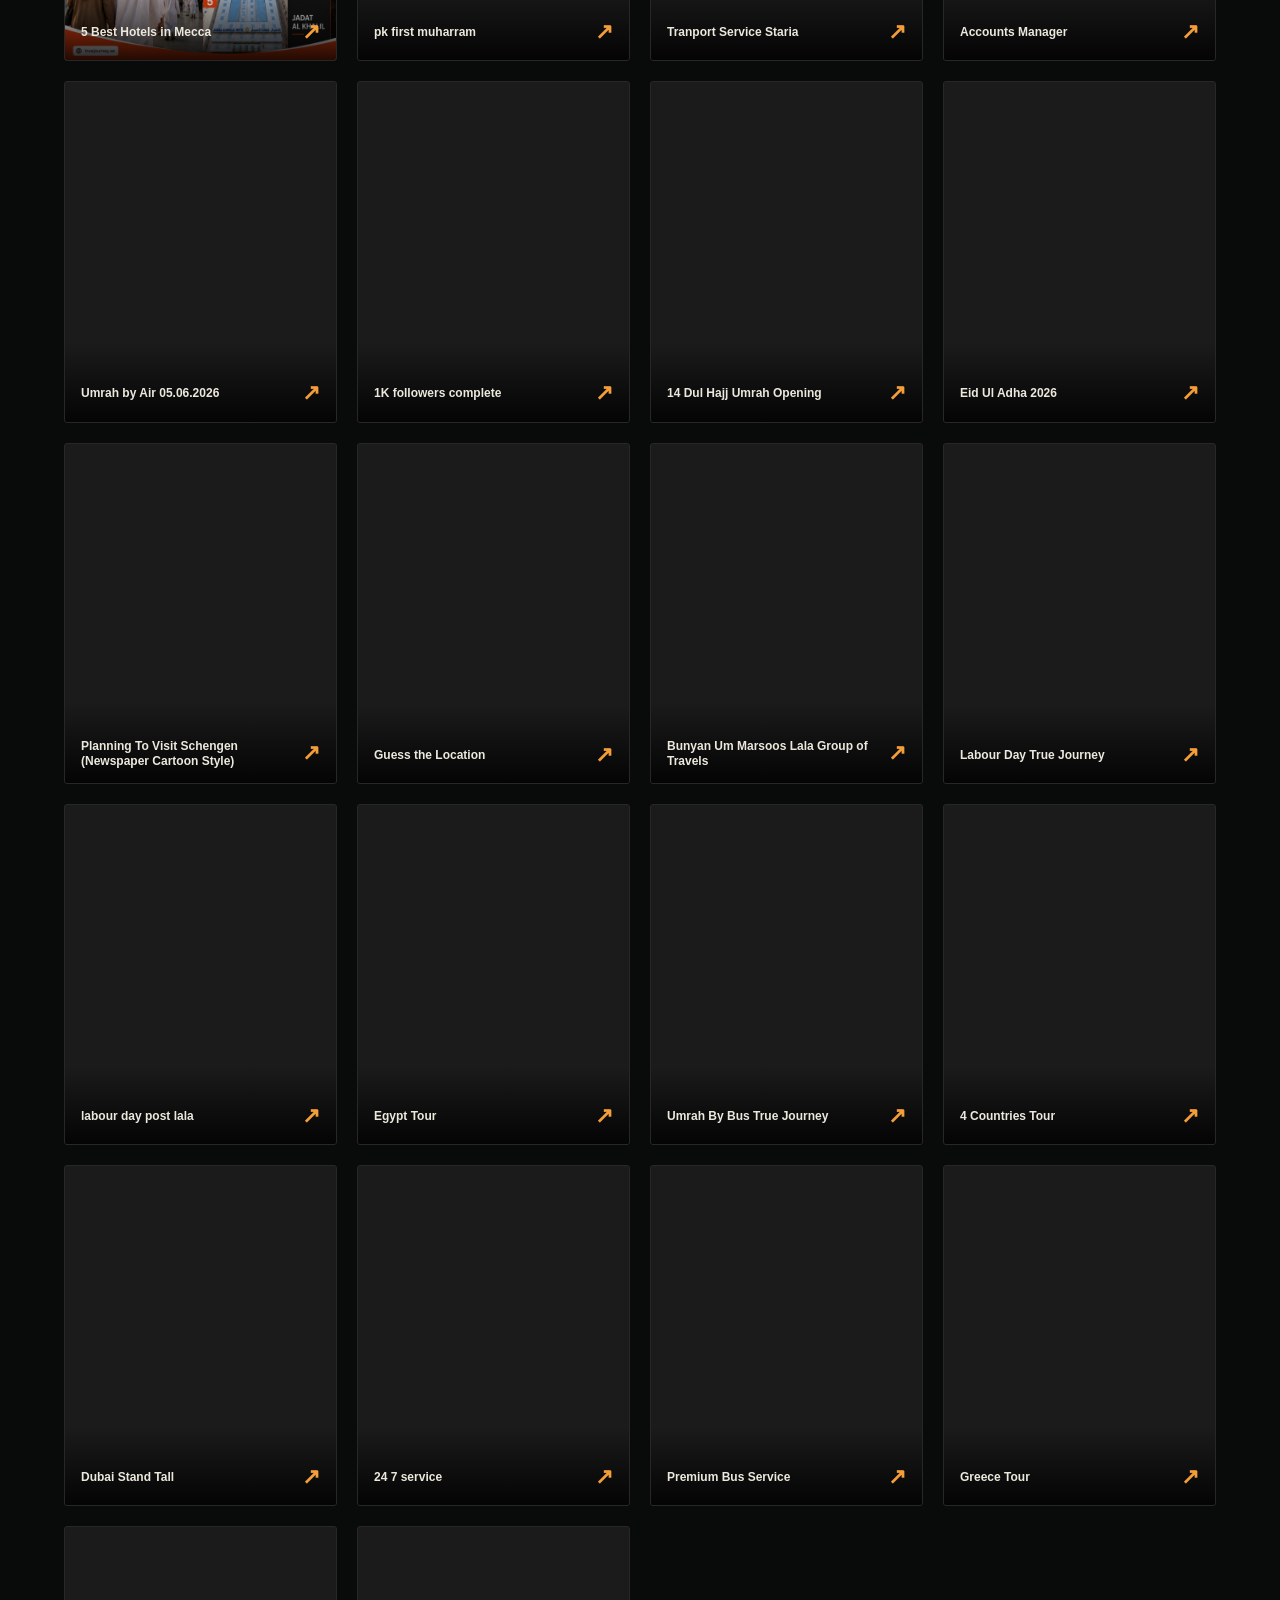
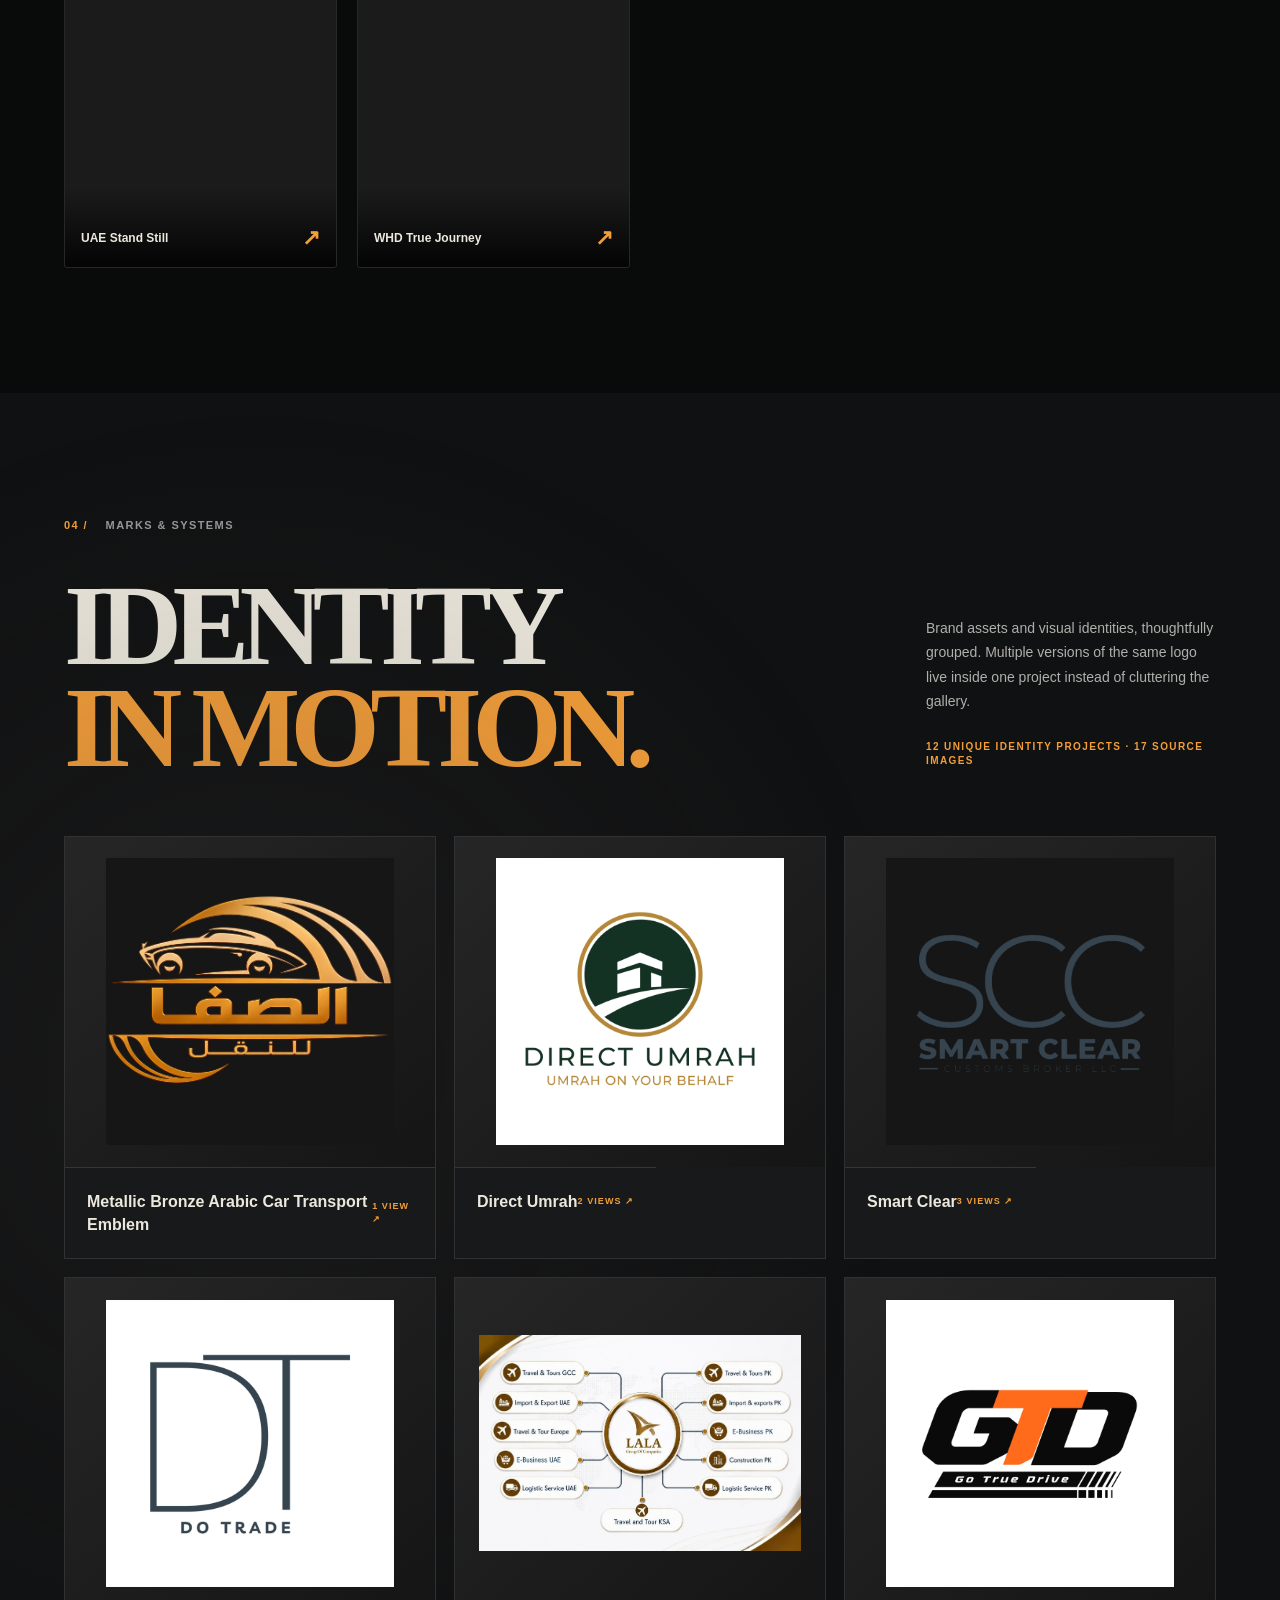
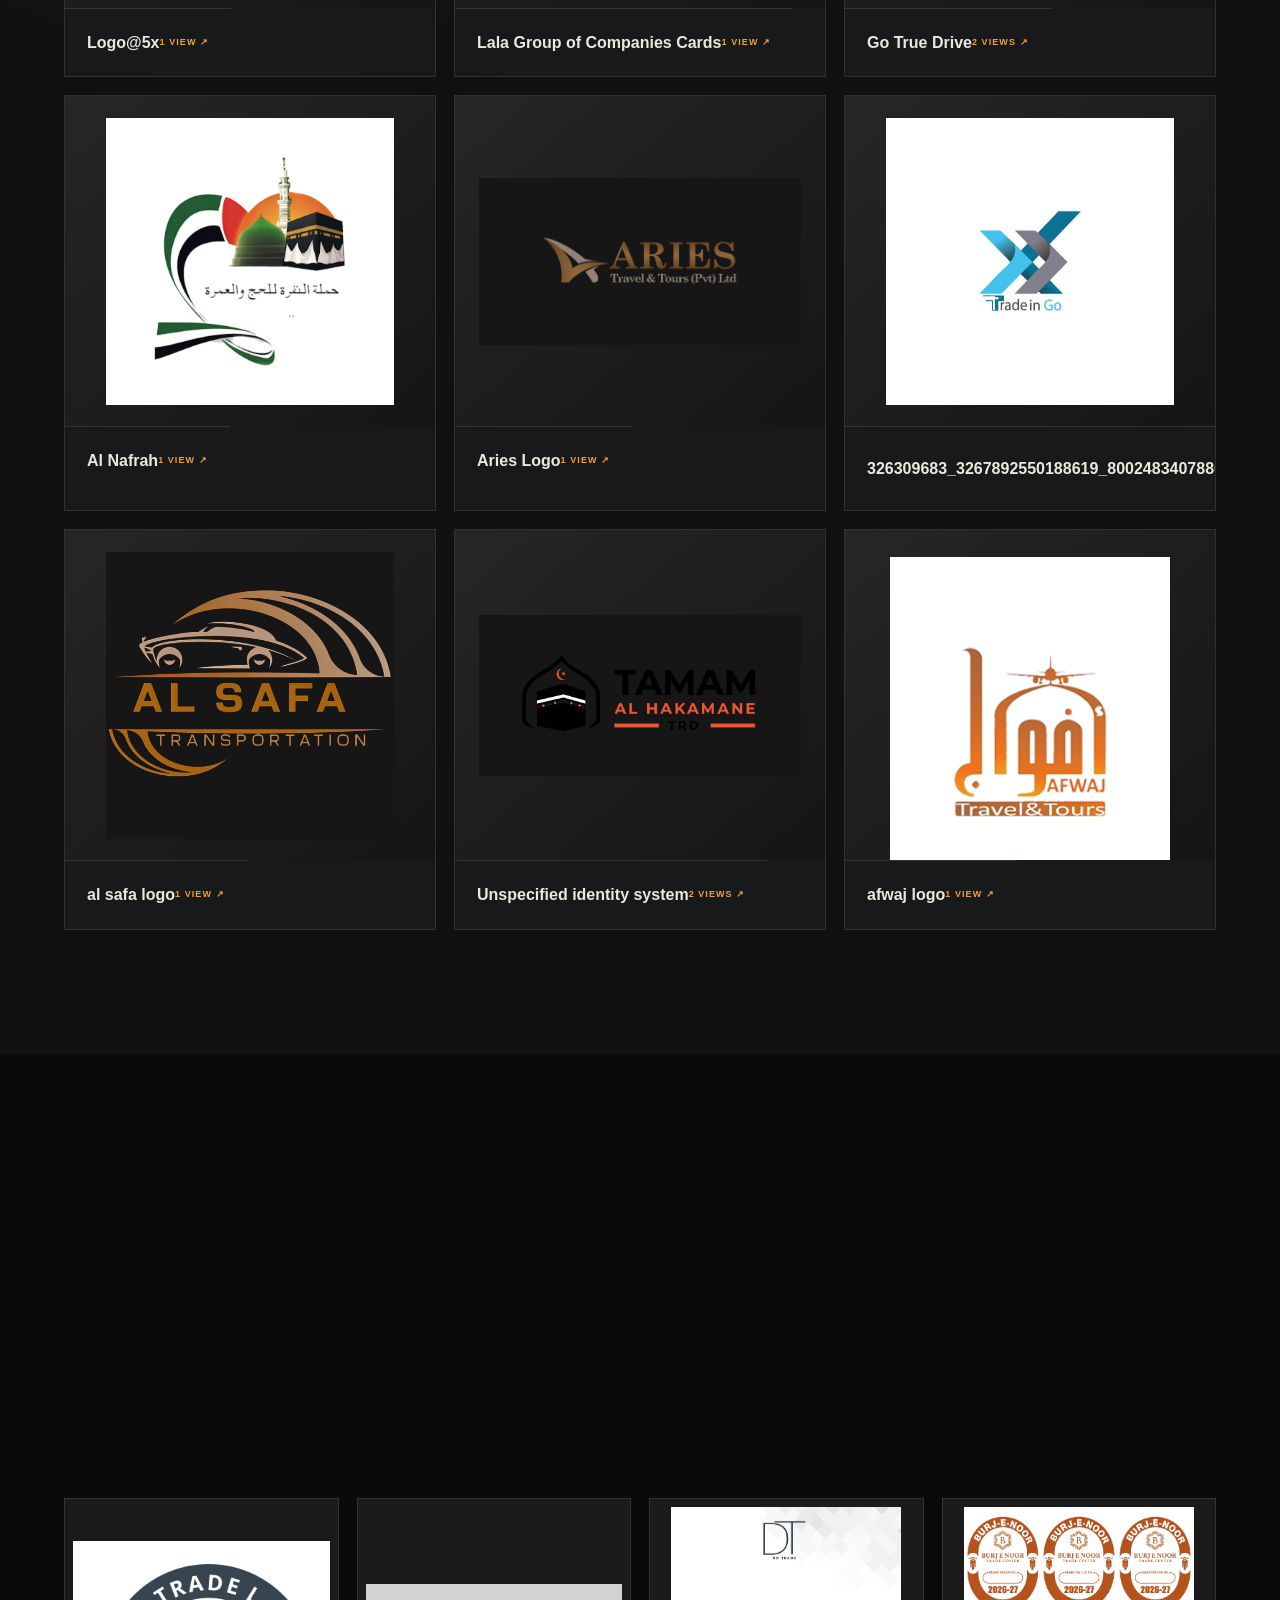
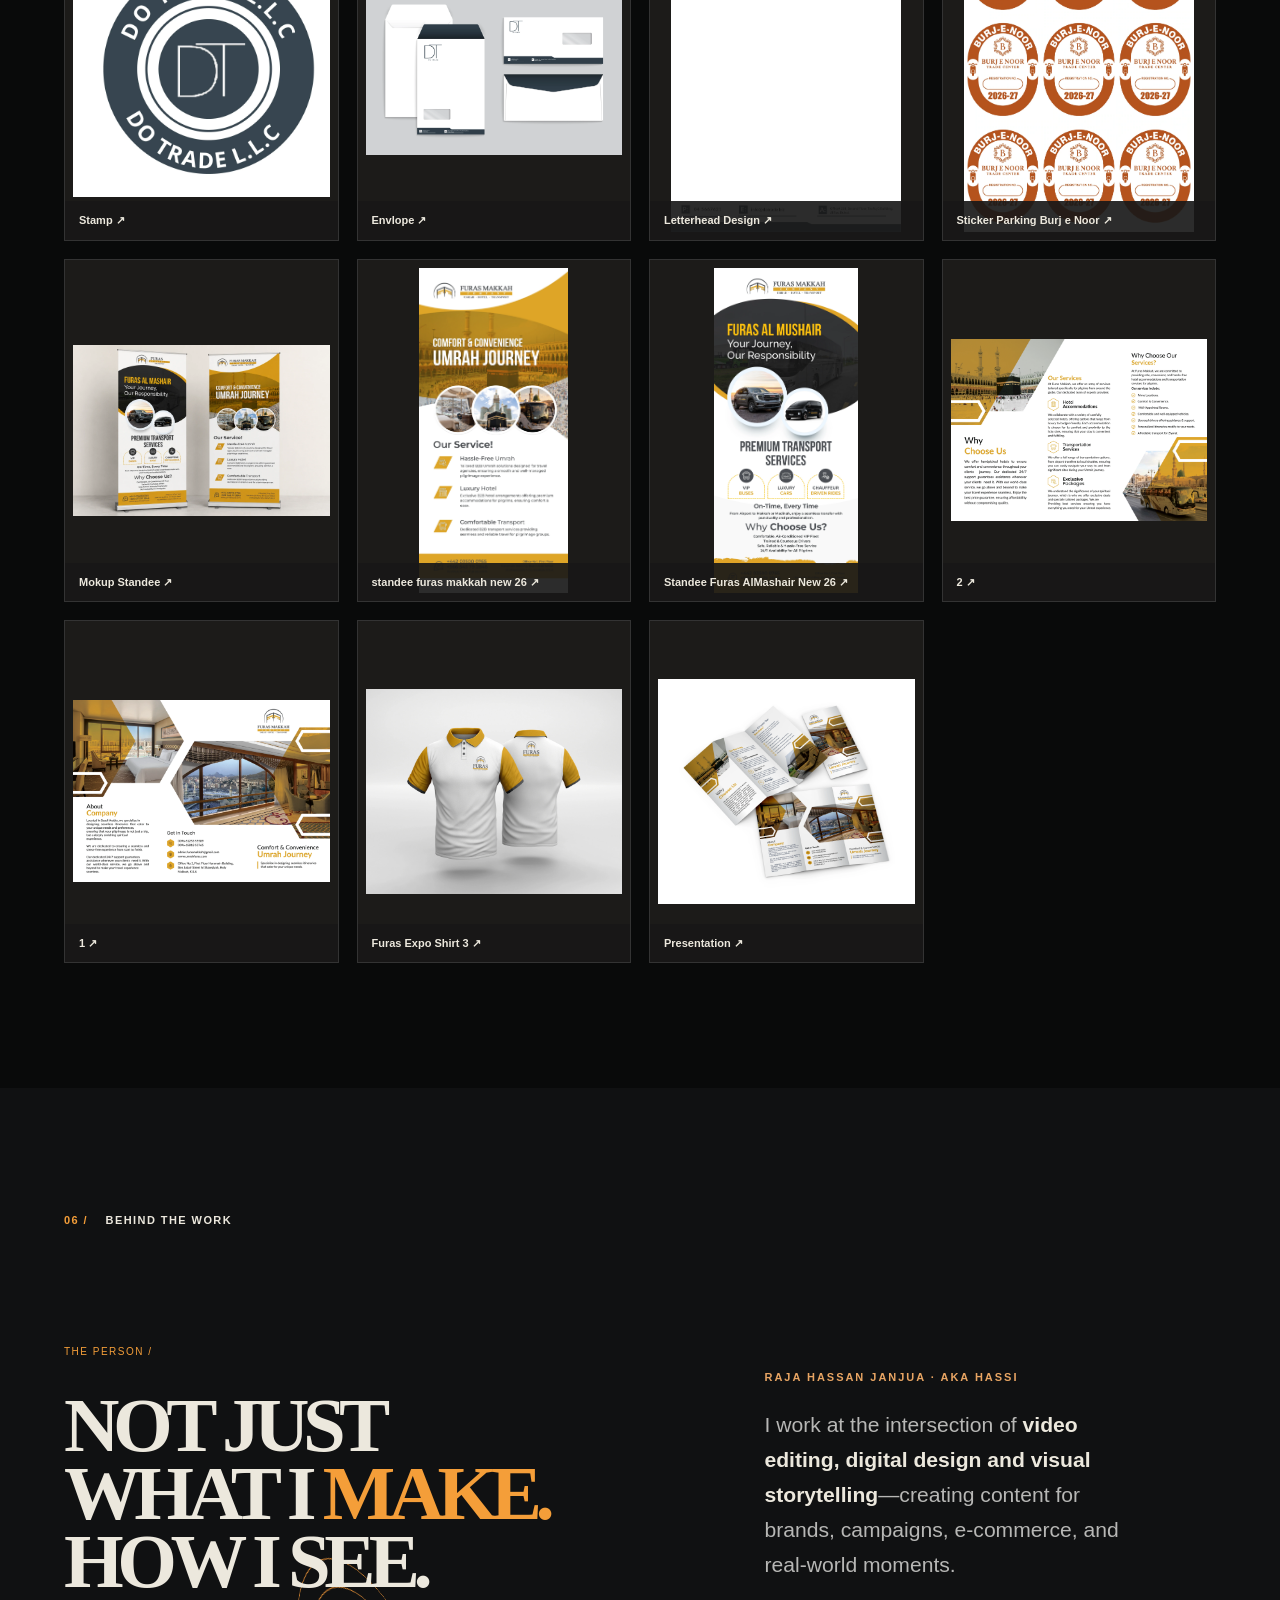
==== commit 7e5037ae: "Refresh live portfolio assets after gallery update" ====
--- a/index.html
+++ b/index.html
@@ -1,5 +1,5 @@
 <!doctype html>
-<html lang="en"><head><meta charset="utf-8"><meta name="viewport" content="width=device-width,initial-scale=1,viewport-fit=cover"><meta name="theme-color" content="#07090a"><meta name="description" content="Raja Hassan Janjua — aka Hassi. Video editing, motion, brand and graphic design. A living archive of creative work."><title>Raja Hassan Janjua — Hassi | Video, Motion & Design</title><link rel="icon" type="image/svg+xml" href="favicon.svg"><link rel="stylesheet" href="styles.css"></head>
+<html lang="en"><head><meta charset="utf-8"><meta name="viewport" content="width=device-width,initial-scale=1,viewport-fit=cover"><meta name="theme-color" content="#07090a"><meta name="description" content="Raja Hassan Janjua — aka Hassi. Video editing, motion, brand and graphic design. A living archive of creative work."><title>Raja Hassan Janjua — Hassi | Video, Motion & Design</title><link rel="icon" type="image/svg+xml" href="favicon.svg"><link rel="stylesheet" href="styles.css?v=6d33354"></head>
 <body>
 <div id="preloader" class="preloader"><div class="preTop"><span>RHJ <em>STUDIO / ARCHIVE</em></span><span id="preCount">000</span></div><div class="preCenter"><span>VISUALS THAT</span><strong>MOVE.</strong></div><div class="preBottom"><div class="preProgress"><i id="preBar"></i></div><span>LOADING THE EXPERIENCE</span></div></div>
 <div id="cursor" class="cursor" aria-hidden="true"></div><div class="grain" aria-hidden="true"></div><div id="pageProgress" class="pageProgress" aria-hidden="true"></div>
@@ -23,4 +23,4 @@
 <footer class="footer"><span>© 2026 RAJA HASSAN JANJUA / AKA HASSI</span><span>DESIGNED TO MOVE · BUILT TO LAST</span><a href="#top">BACK TO THE TOP ↑</a></footer>
 <div id="viewer" class="viewer" aria-hidden="true" role="dialog" aria-modal="true" aria-labelledby="viewerTitle"><div class="viewerPanel"><div class="viewerTop"><div><span id="viewerCategory" class="viewerKicker">VISUAL ARCHIVE</span><h3 id="viewerTitle"></h3></div><button class="viewerClose" id="viewerClose" aria-label="Close project viewer">×</button></div><div id="viewerMedia" class="viewerMedia"></div><div class="viewerBottom"><span id="viewerInfo"></span><div class="viewerButtons"><span id="viewerSource" class="viewerBadge">FULL LENGTH · ON-SITE</span><button id="viewerPrev" aria-label="Previous image">←</button><button id="viewerNext" aria-label="Next image">→</button></div></div></div></div>
 <div class="draftTag">PRIVATE REVIEW / V5.2 <span>●</span> NOT PUBLISHED</div>
-<script src="data.js"></script><script src="app.js" defer></script></body></html>
+<script src="data.js"></script><script src="app.js?v=6d33354" defer></script></body></html>
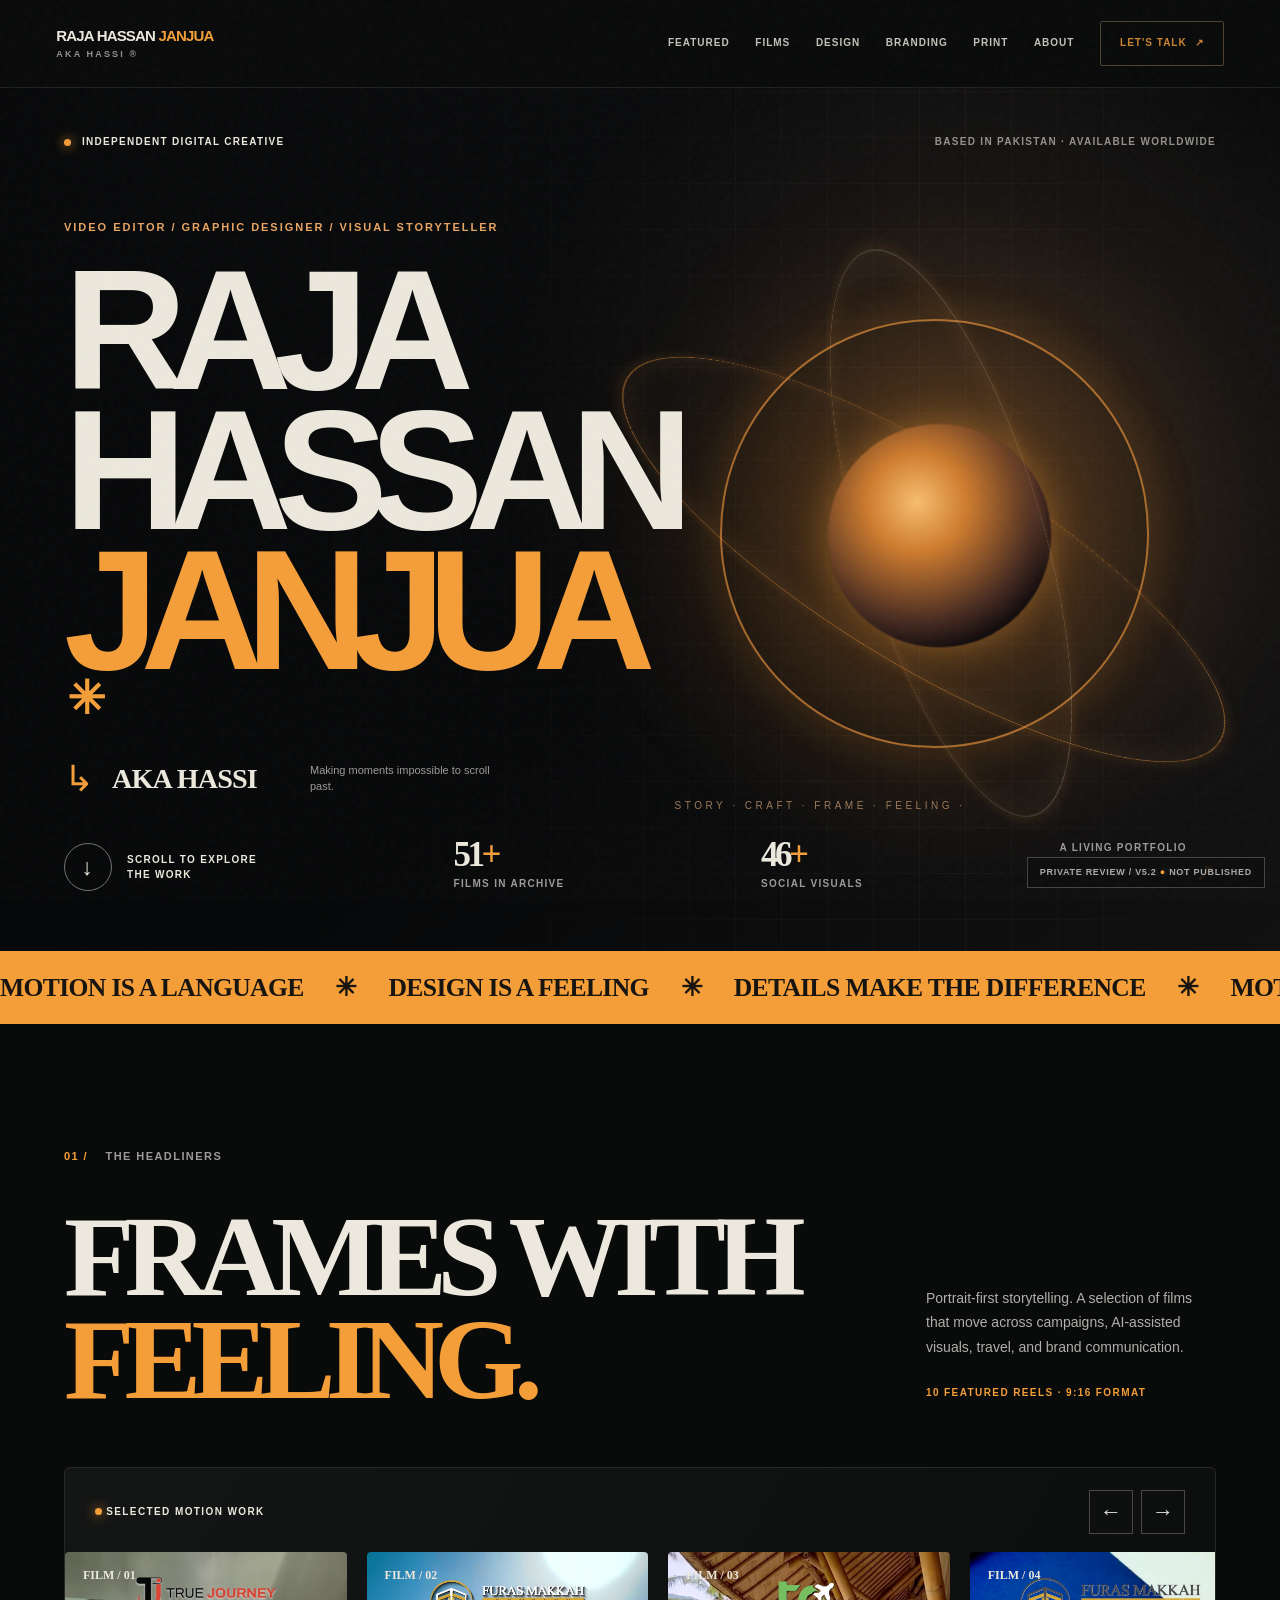
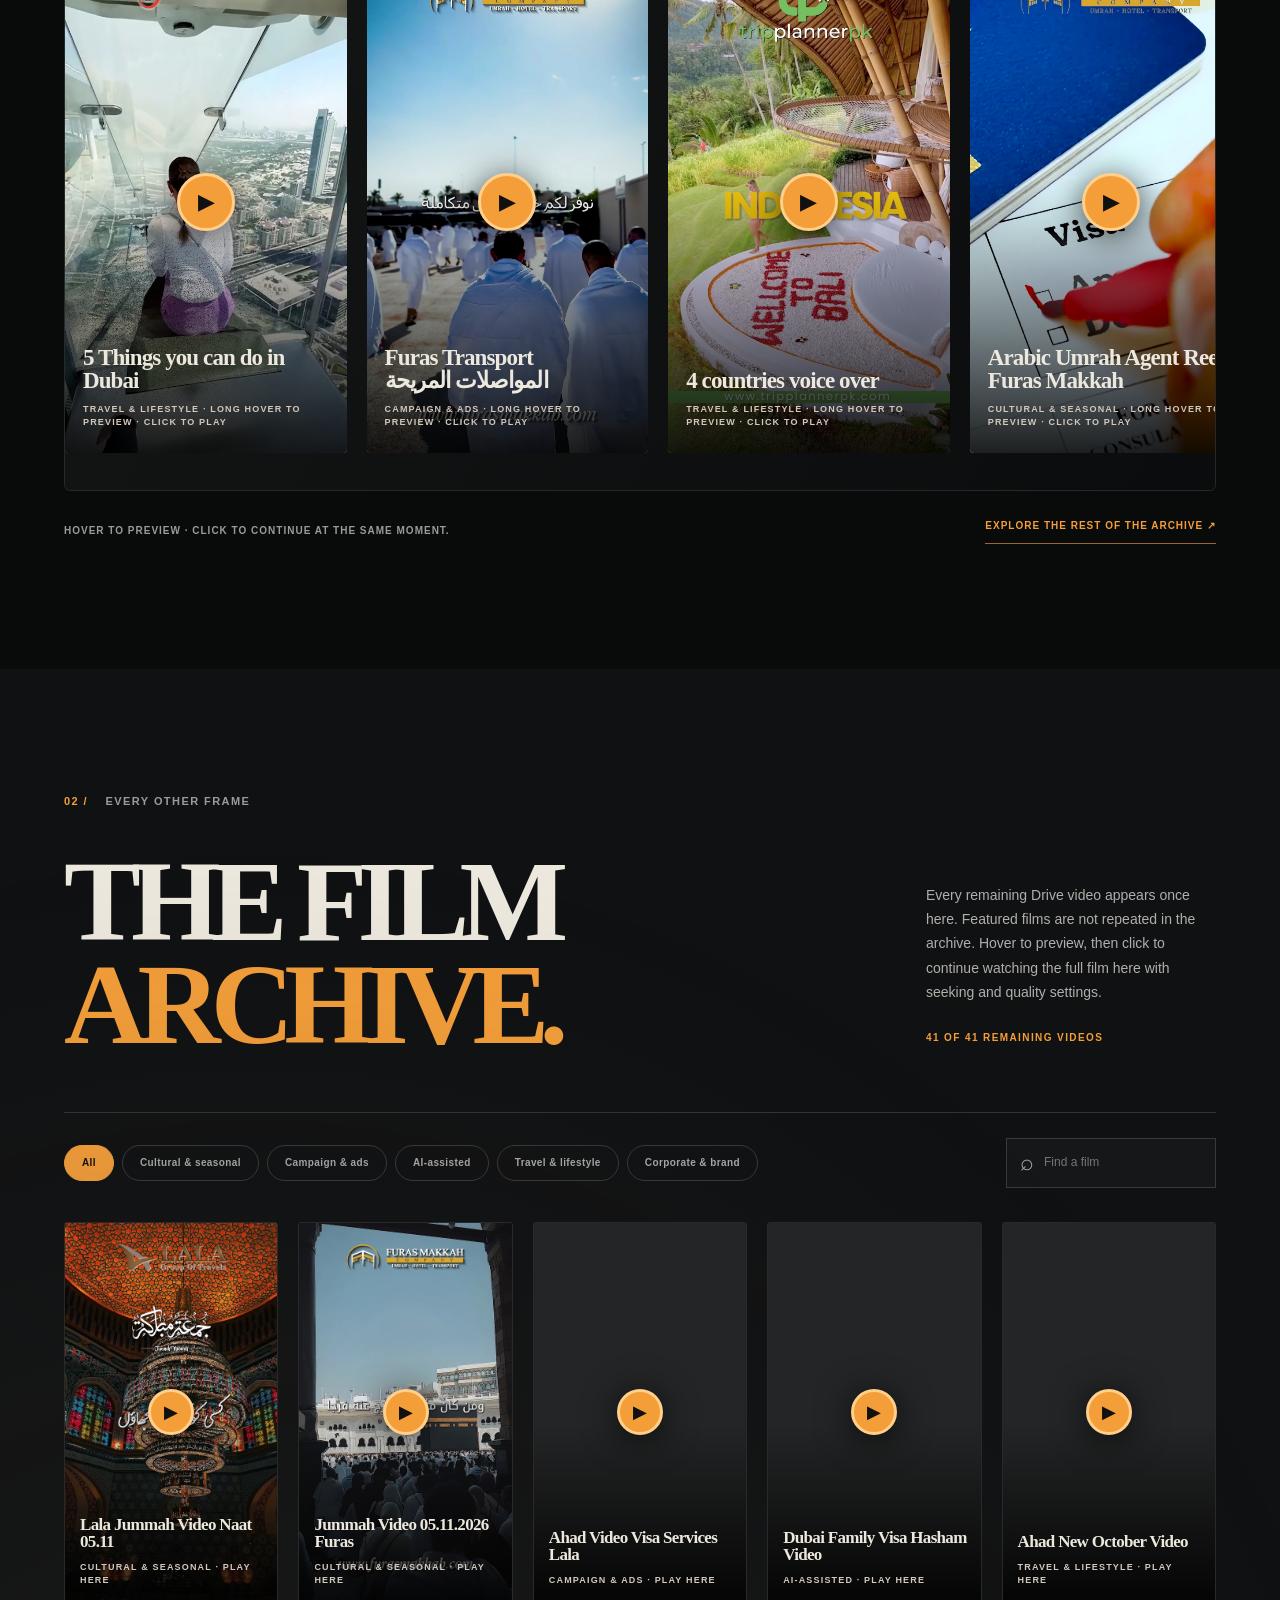
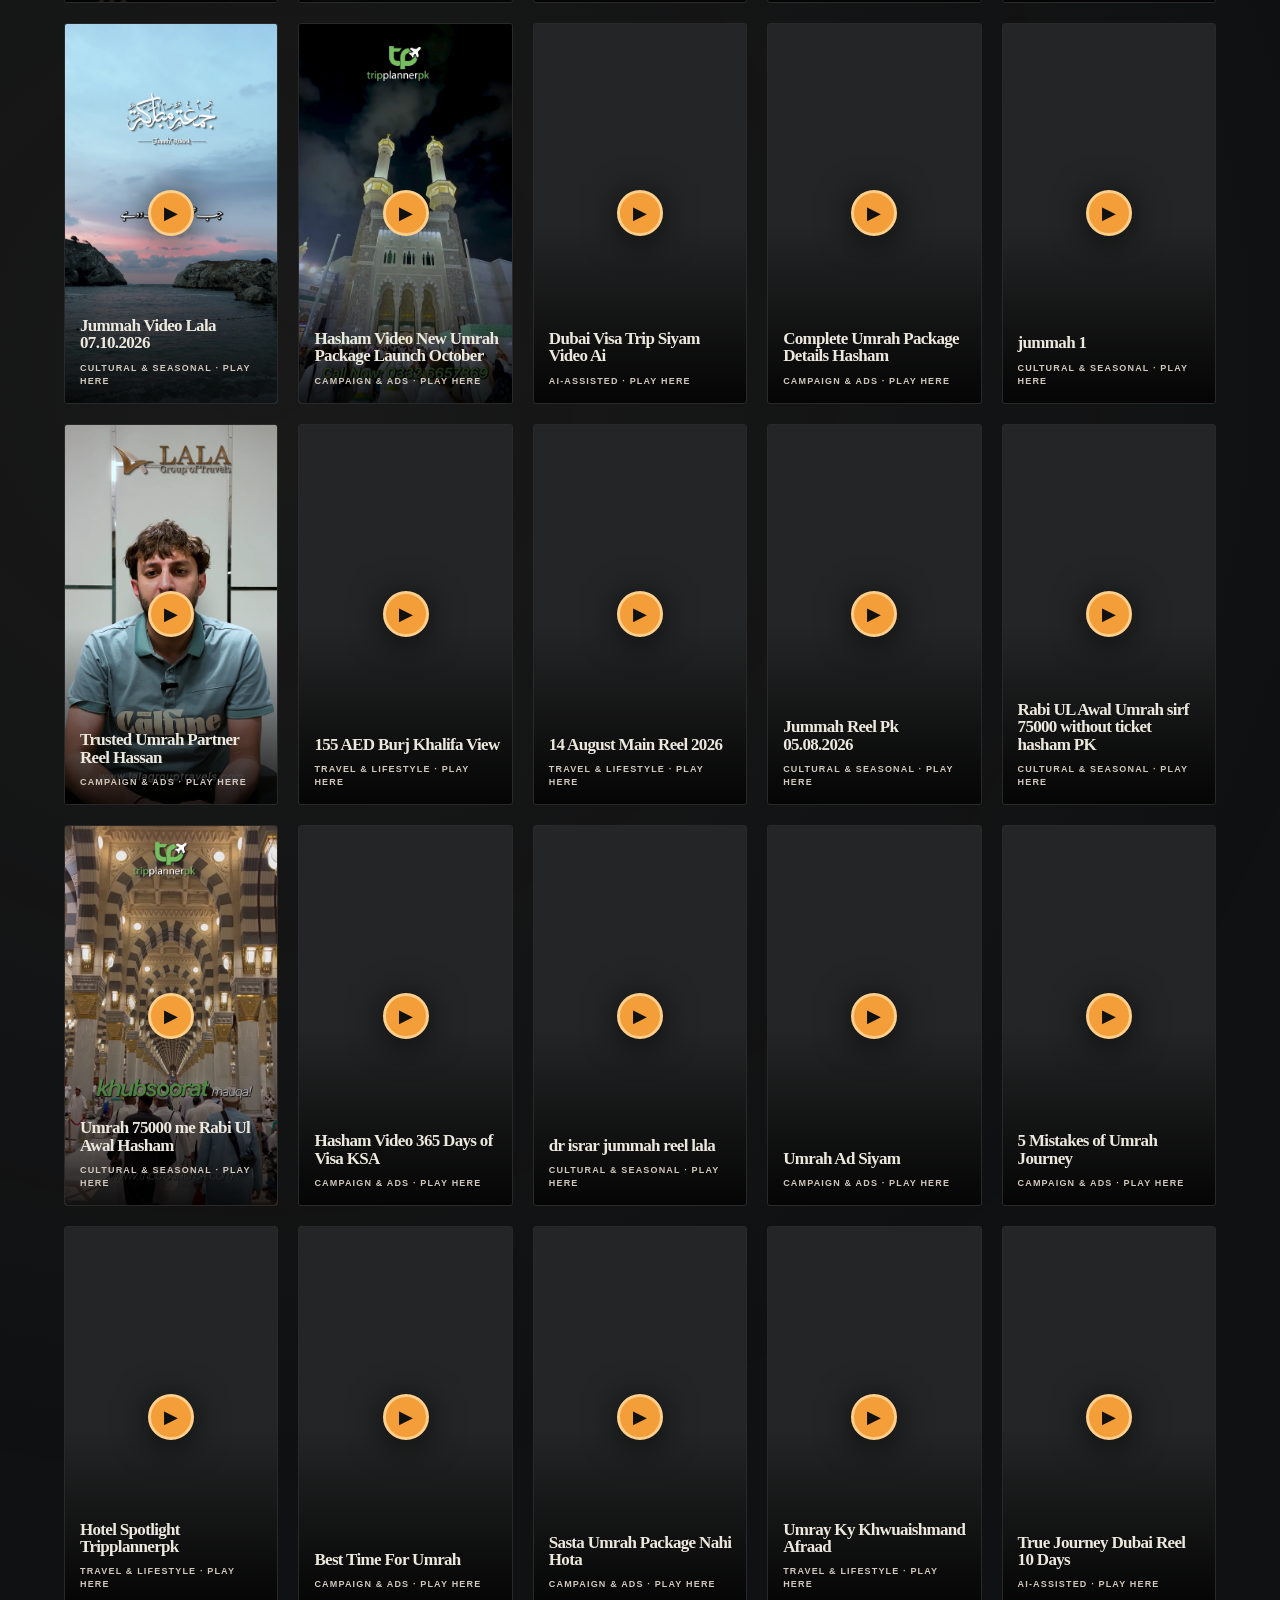
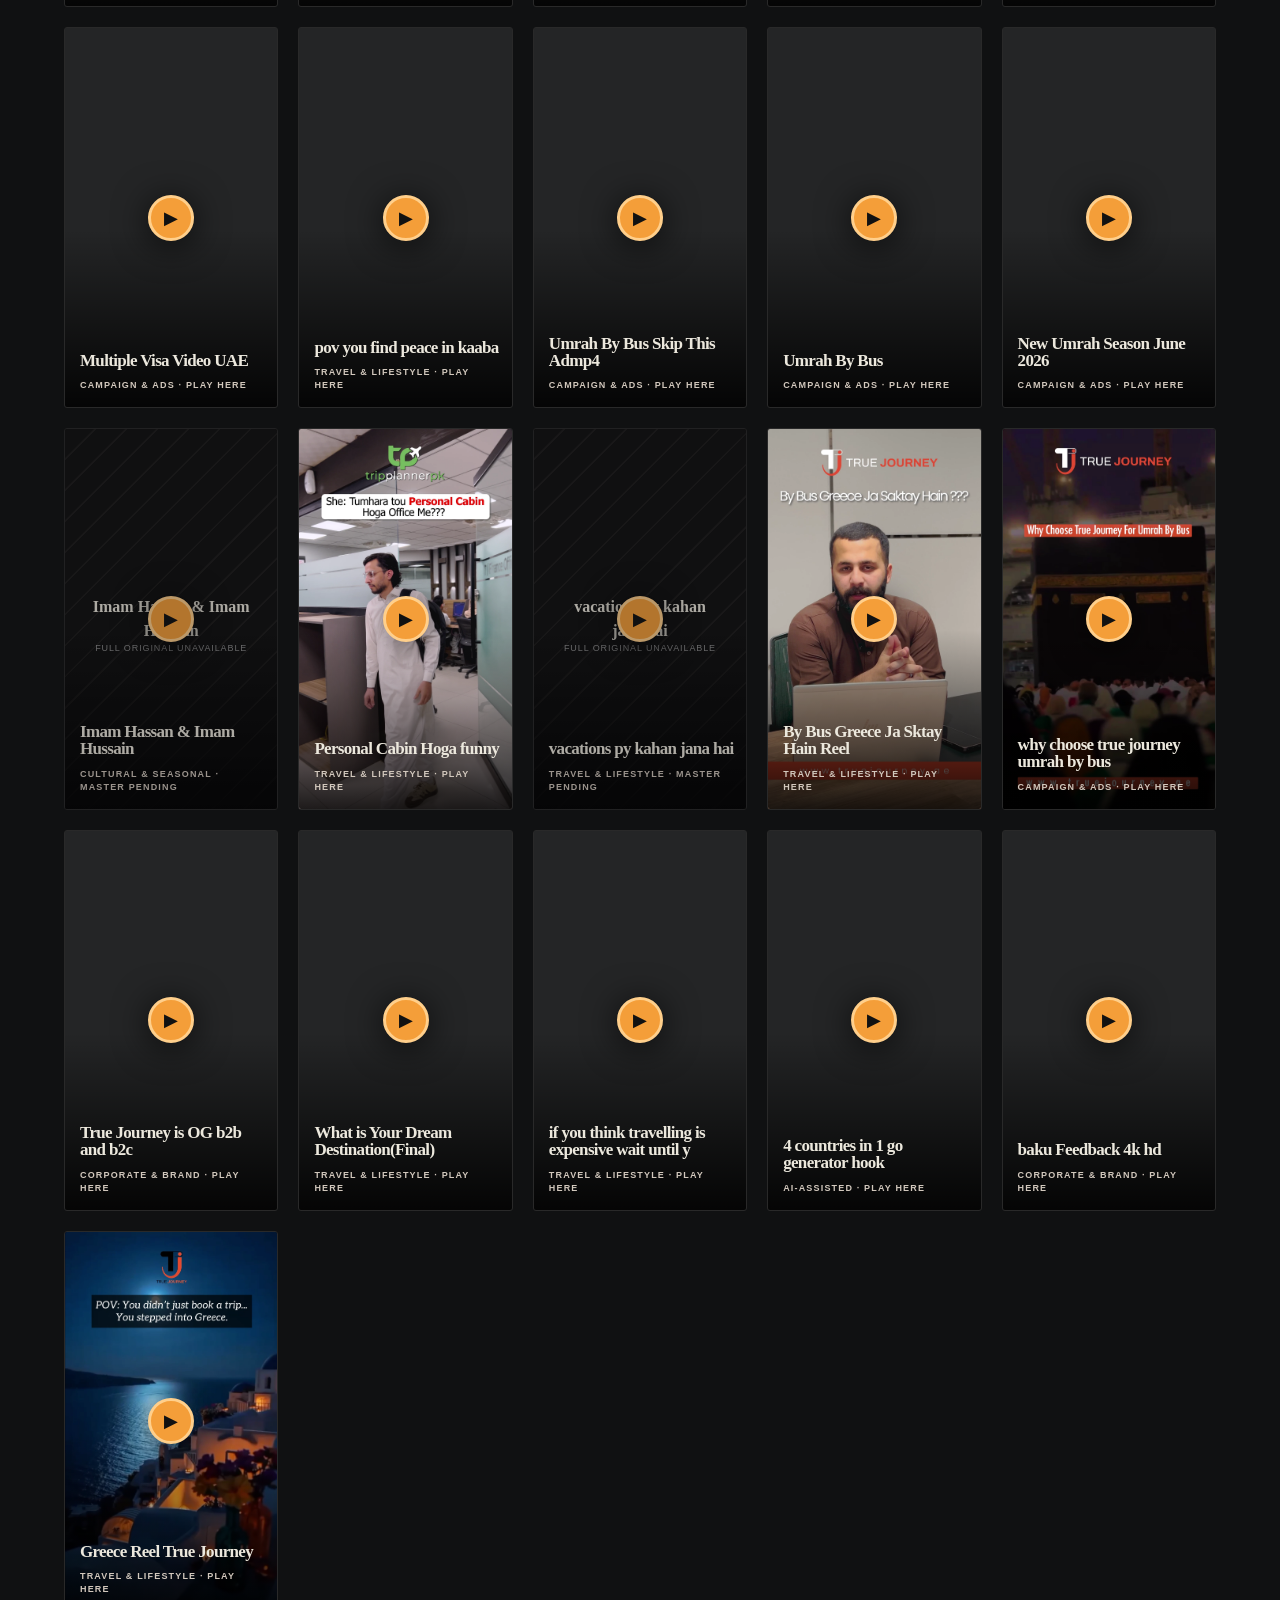
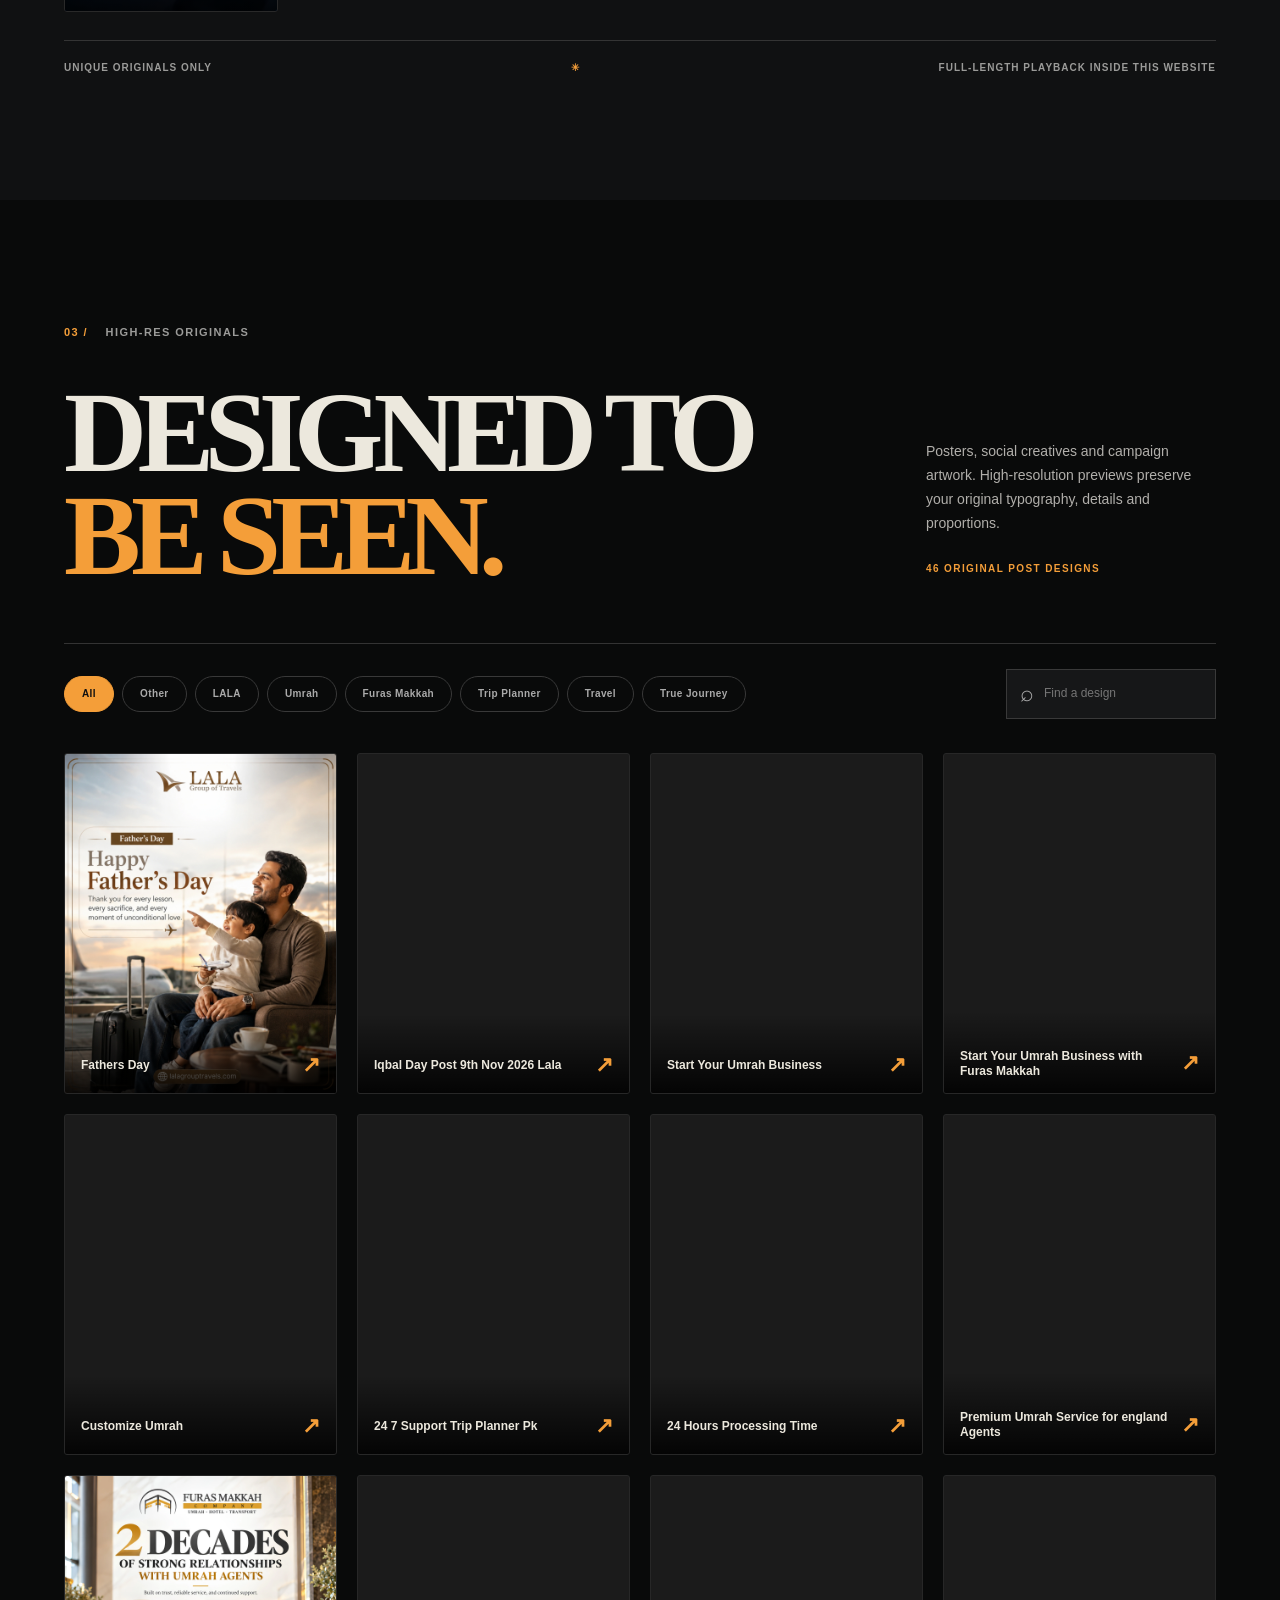
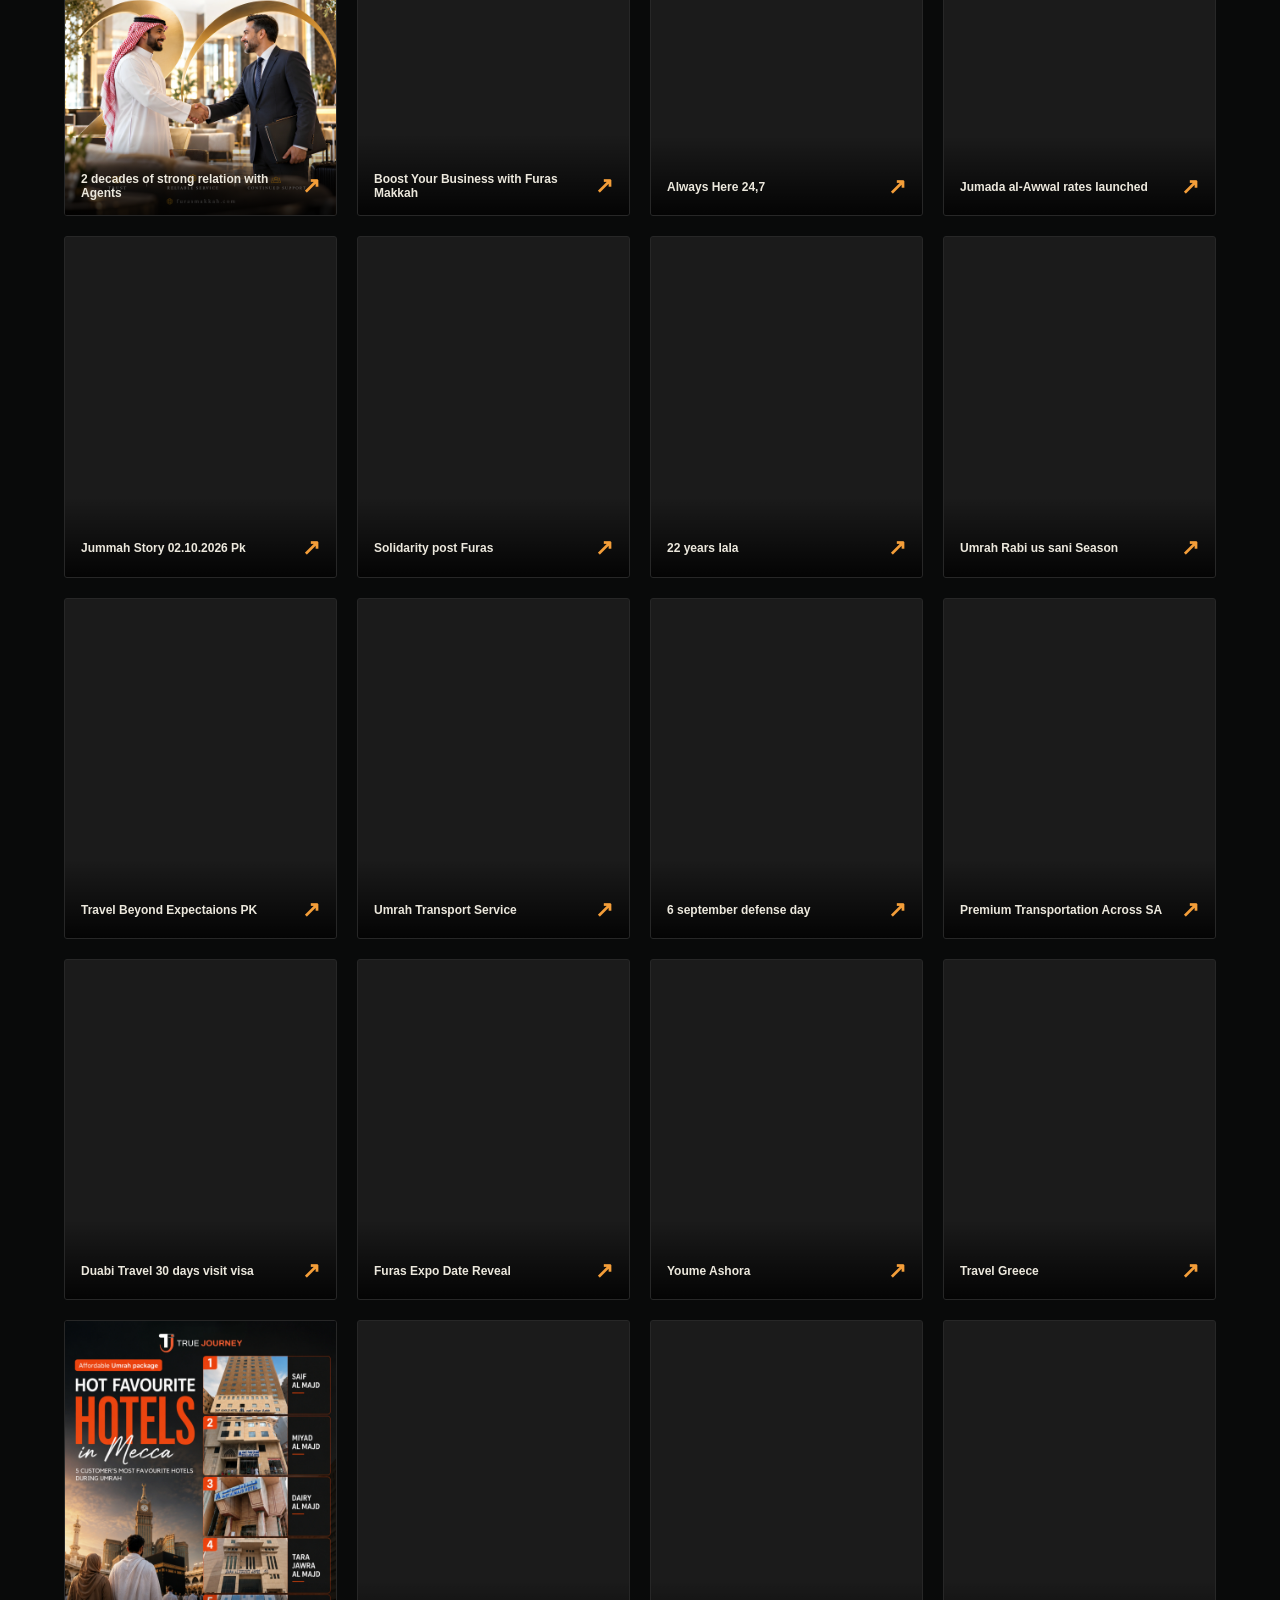
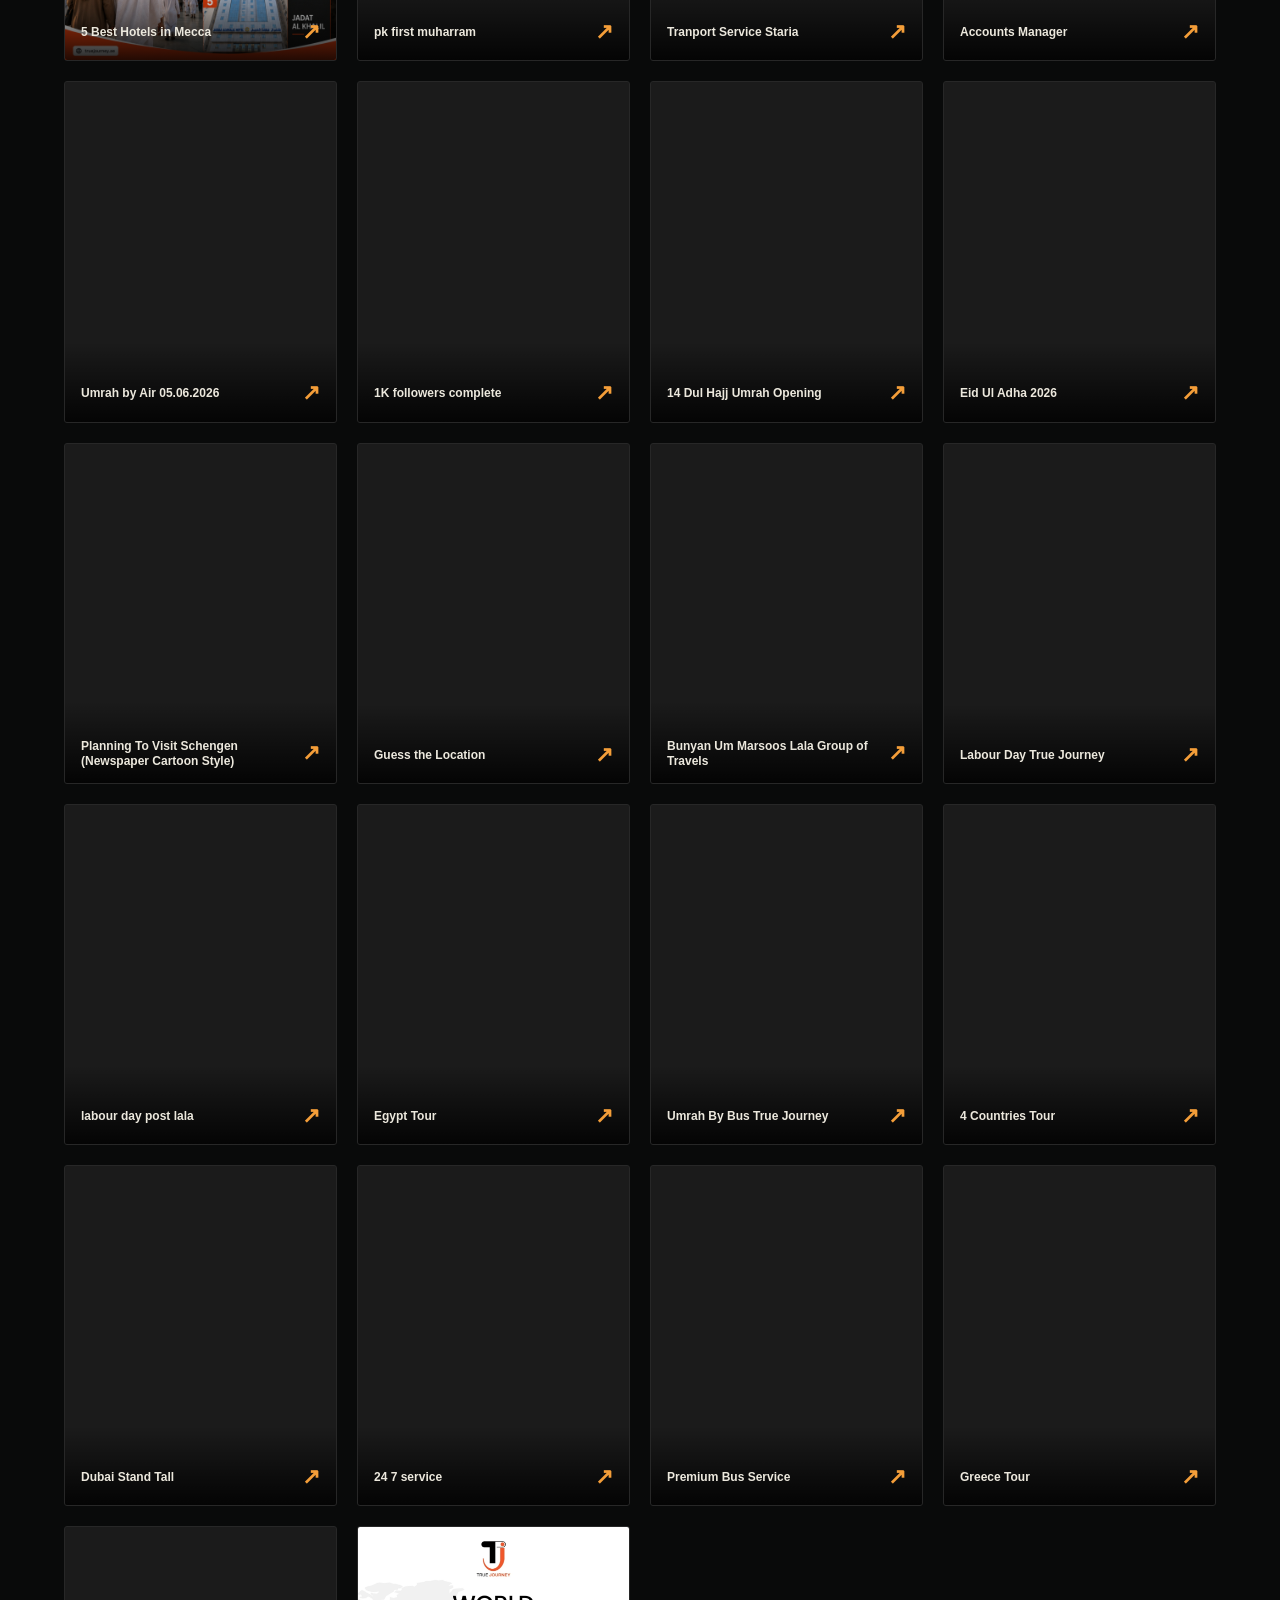
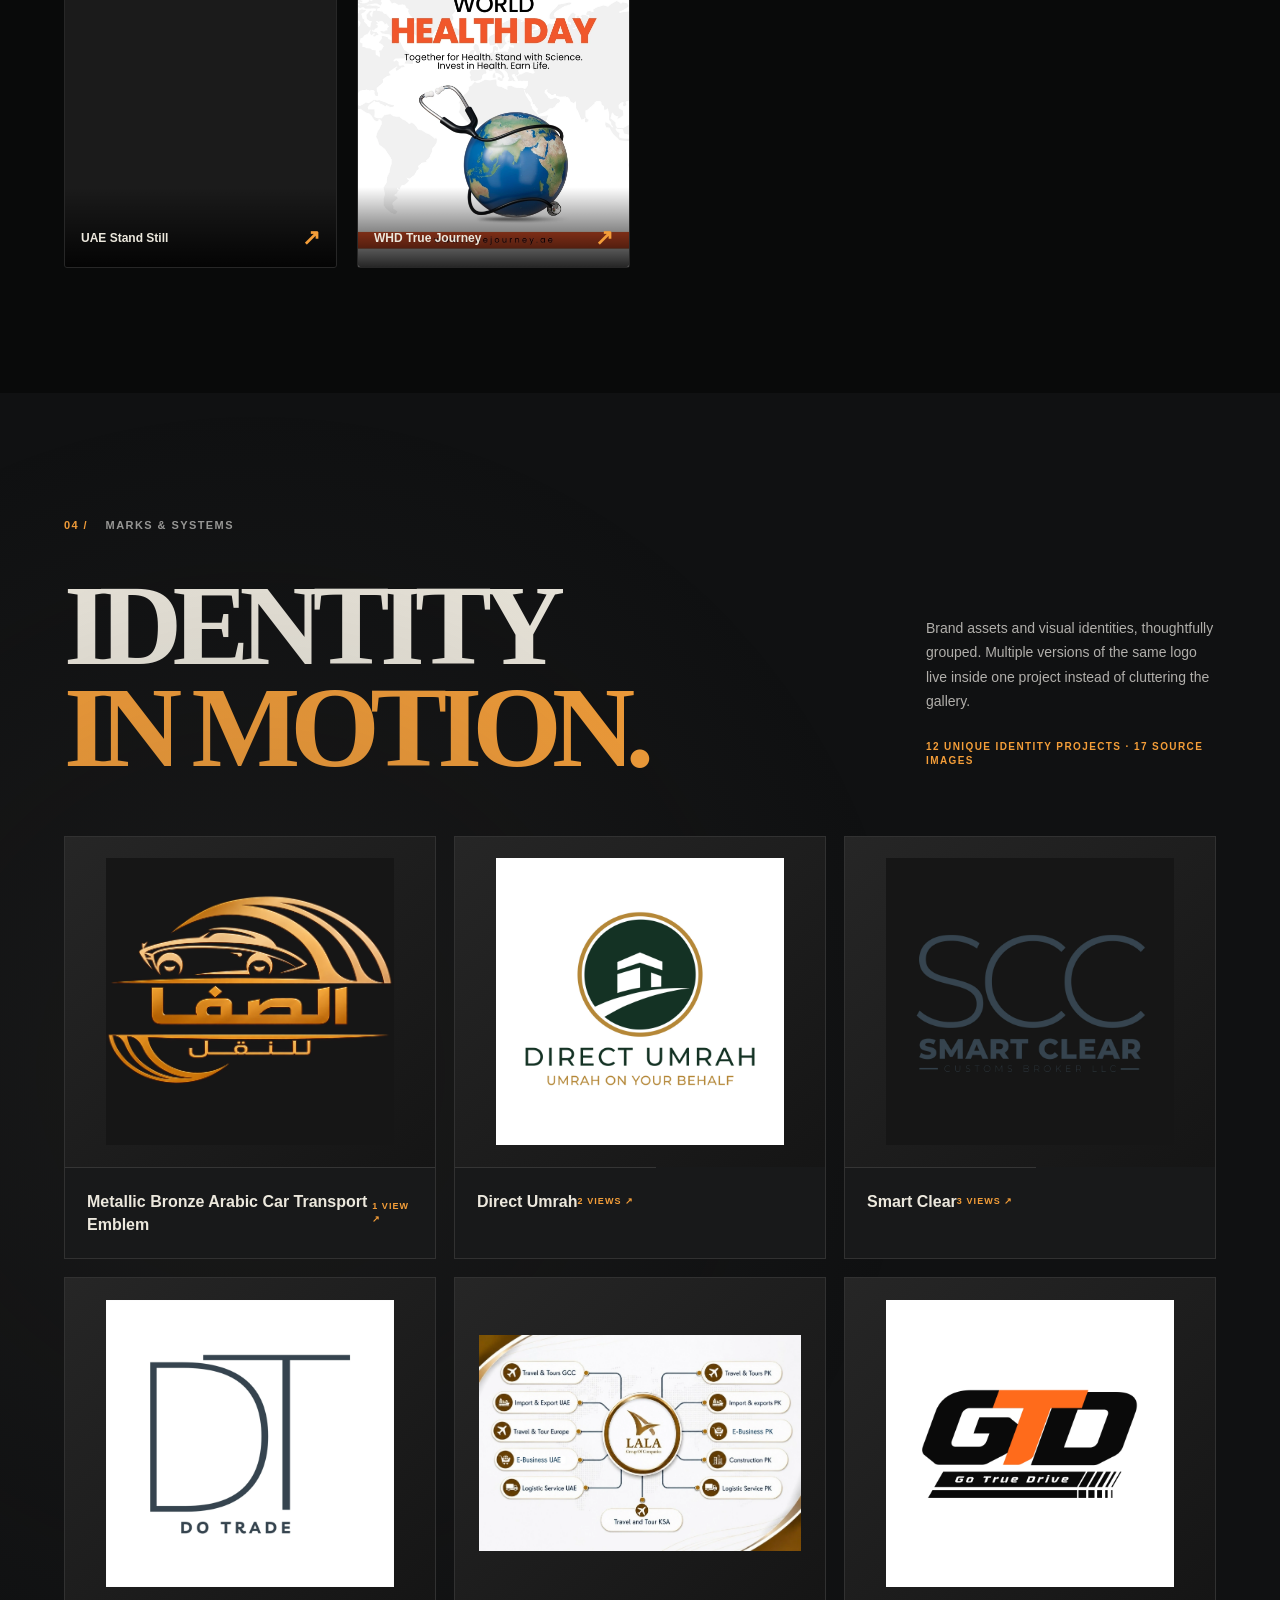
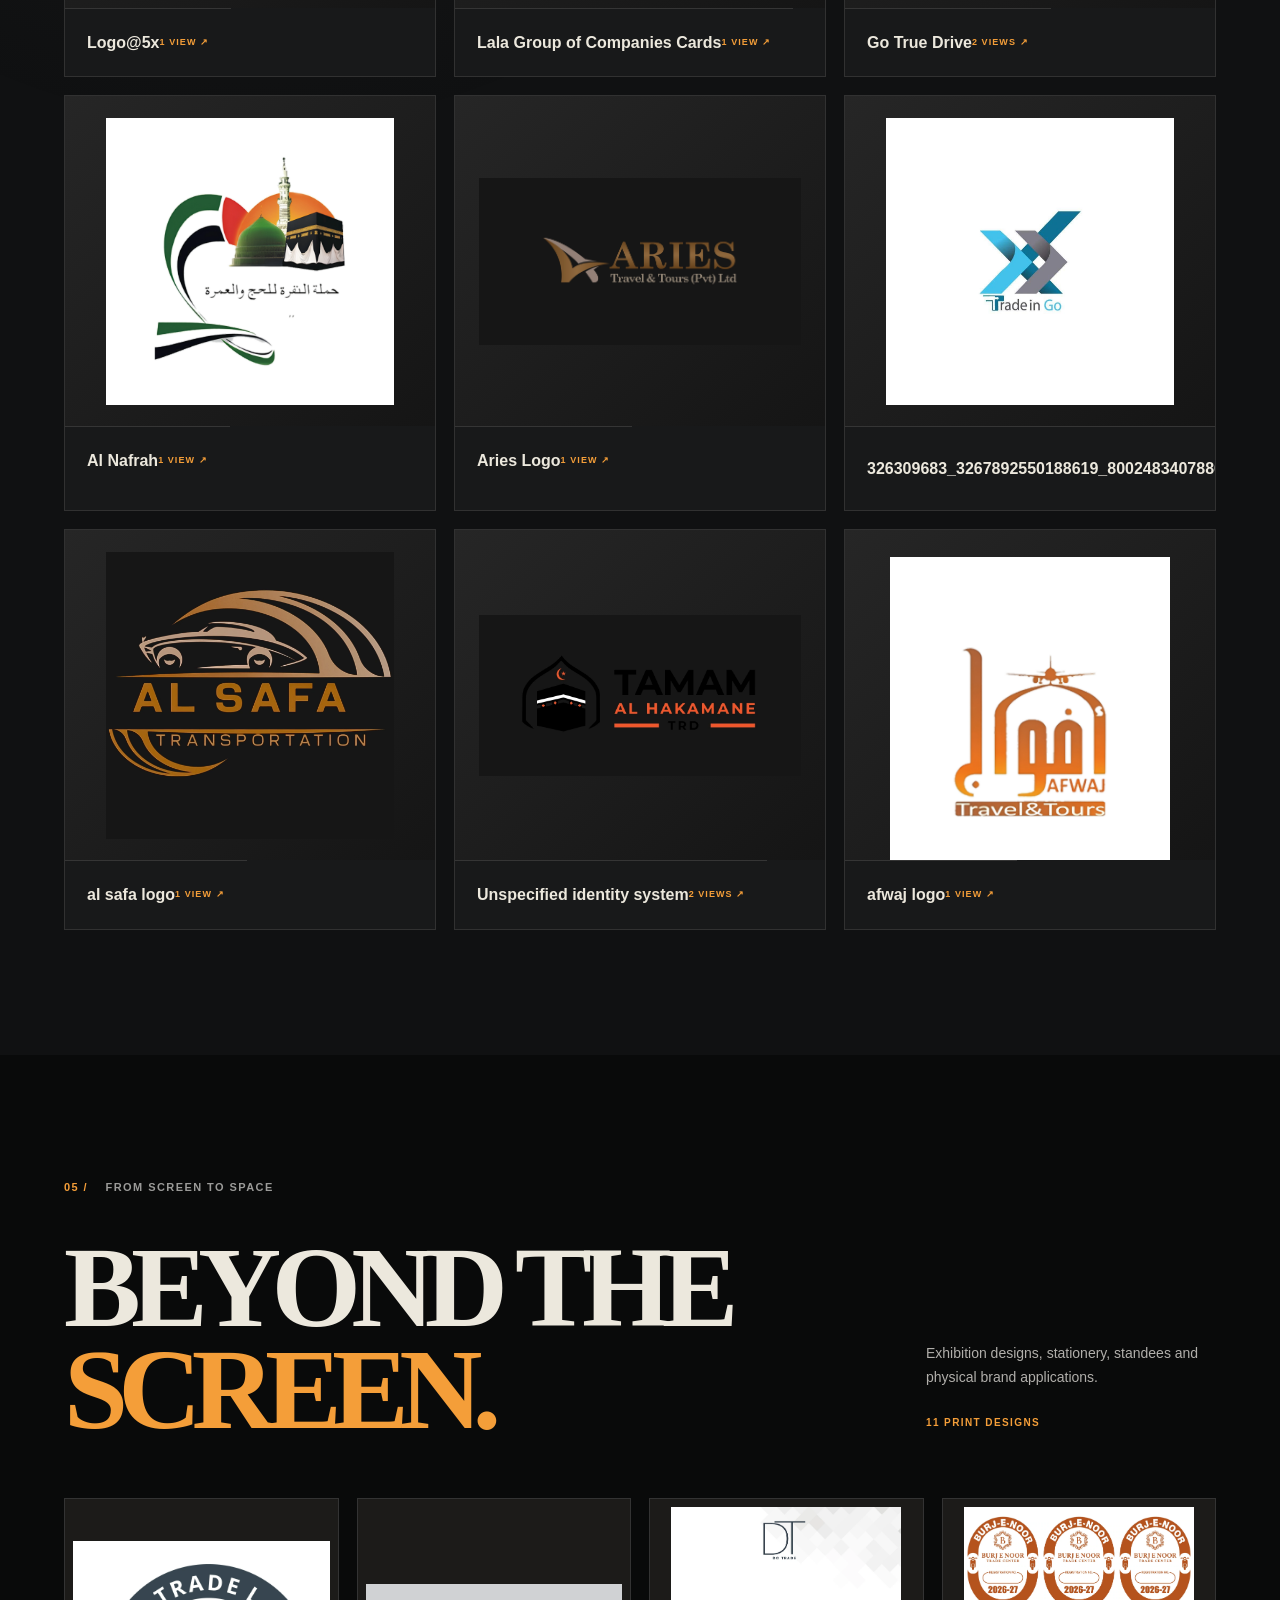
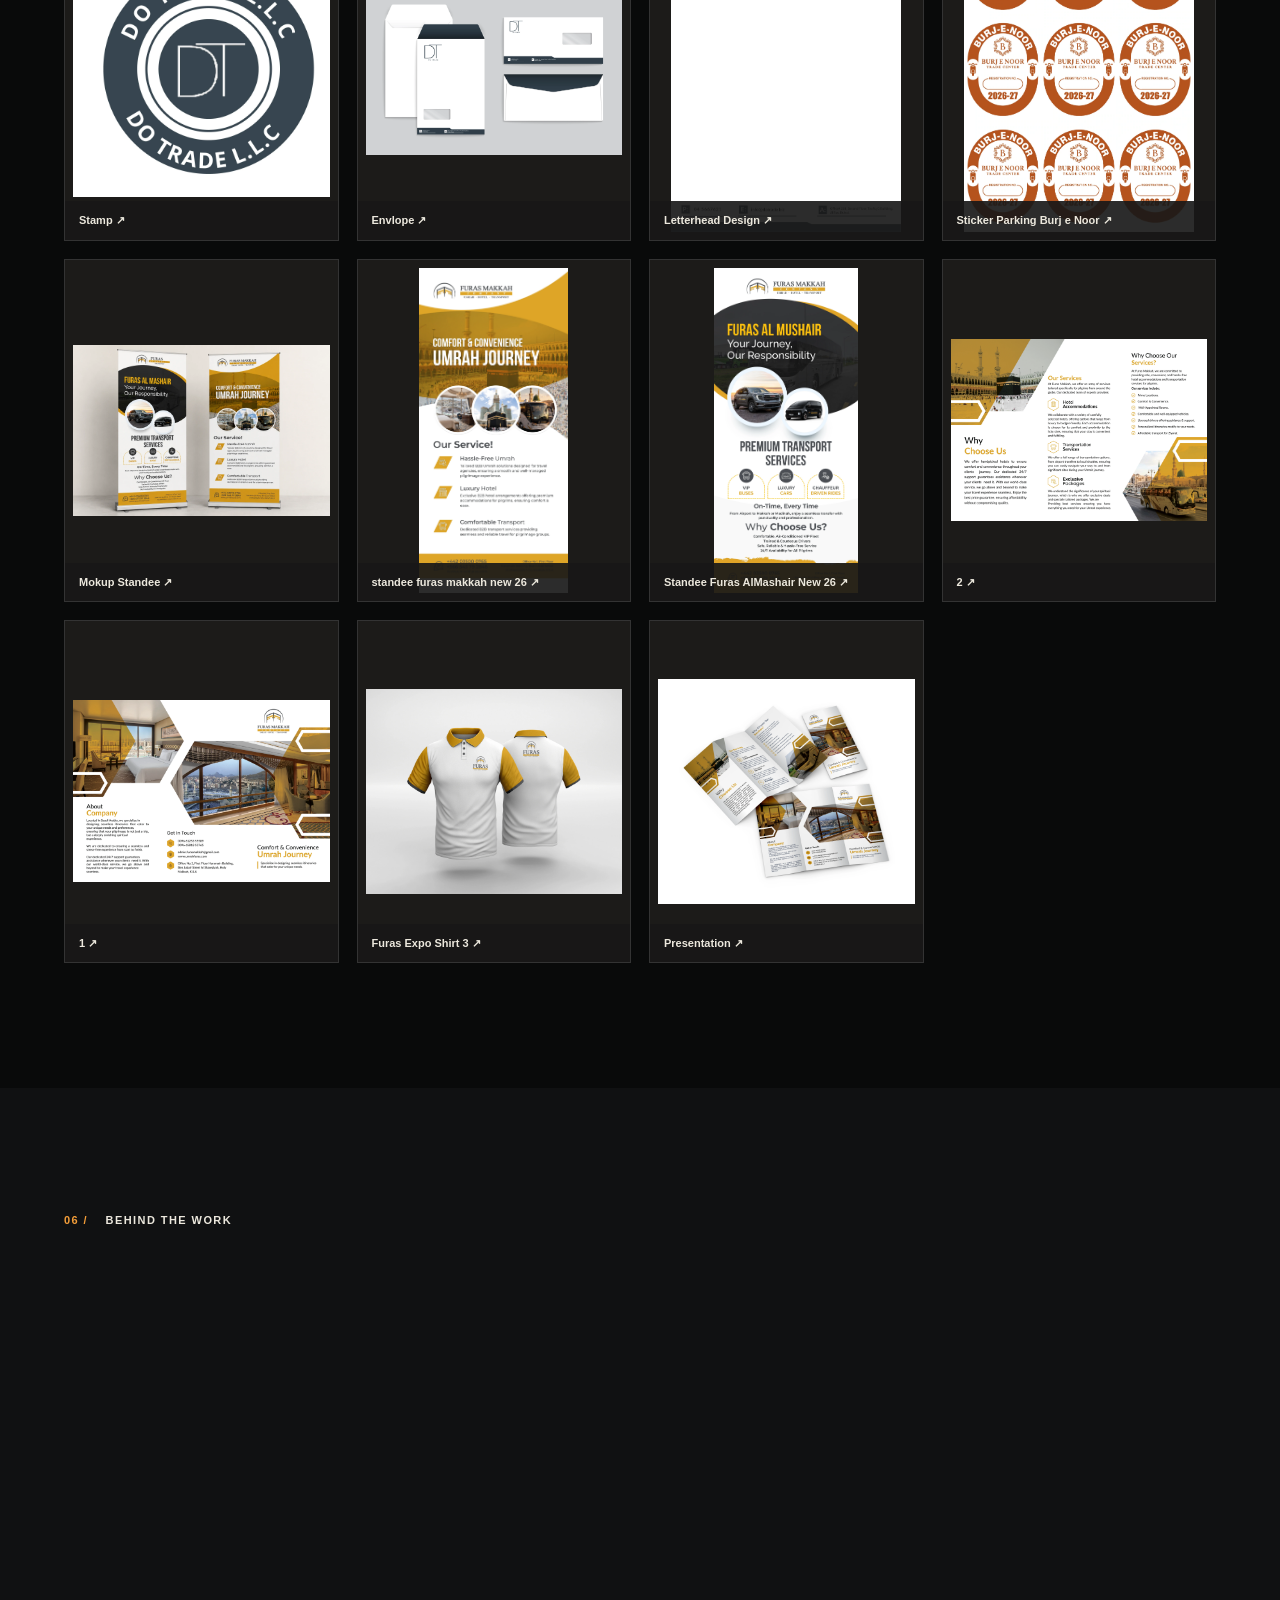
==== commit ed3cdcd5: "Keep cached portfolio scripts error-free" ====
--- a/index.html
+++ b/index.html
@@ -18,6 +18,7 @@
 <section class="printSection section" id="print"><div class="sectionHead reveal"><div class="sectionKicker"><span class="sectionNo">05 /</span> FROM SCREEN TO SPACE</div><div class="sectionTitleRow"><h2>BEYOND THE<br><em>SCREEN.</em></h2><div class="sectionAside"><p>Exhibition designs, stationery, standees and physical brand applications.</p><span class="metaLabel">11 PRINT DESIGNS</span></div></div></div><div id="printGrid" class="printGrid"></div></section>
 <section class="aboutSection section altSection" id="about"><div class="aboutLabel"><span class="sectionNo">06 /</span> BEHIND THE WORK</div><div class="aboutLayout"><div class="aboutStatement reveal"><span>THE PERSON /</span><h2>NOT JUST<br>WHAT I <em>MAKE.</em><br>HOW I SEE.</h2><div class="aboutSpiral" aria-hidden="true"><div></div><div></div><div></div></div></div><div class="aboutCopy reveal"><span class="eyebrow">RAJA HASSAN JANJUA · AKA HASSI</span><p>I work at the intersection of <strong>video editing, digital design and visual storytelling</strong>—creating content for brands, campaigns, e-commerce, and real-world moments.</p><p>My experience spans social content, promotional video, corporate visuals, product imagery, identity design and AI-assisted creative workflows.</p><div class="skillChips"><span>PREMIERE PRO</span><span>AFTER EFFECTS</span><span>PHOTOSHOP</span><span>ILLUSTRATOR</span><span>INDESIGN</span><span>CAPCUT PRO</span><span>CANVA</span><span>AI CONTENT TOOLS</span></div></div></div></section>
 <section class="sourcesSection section" id="sources"><div class="sourcesCard"><div><span class="eyebrow">REFERENCE ARCHIVE</span><h3>MORE WORK.<br><em>ONE PLACE.</em></h3><p>Selected Instagram videos and visual work, collected in one place.</p></div><a class="outlineButton" href="instagram.html">FIND MORE PROJECTS <span>↗</span></a></div></section>
+<button id="toggleSources" type="button" hidden aria-hidden="true"></button><div id="sourceGrid" hidden aria-hidden="true"></div>
 <section class="contactSection section" id="contact"><div class="contactGlow"></div><div class="sectionKicker"><span class="sectionNo">07 /</span> NEXT UP</div><div class="contactContent"><span class="eyebrow">HAVE A STORY WORTH TELLING?</span><h2>LET'S MAKE<br><em>IT MOVE.</em></h2><div class="contactActions"><a class="contactMain" href="mailto:hassanmehmood5456805@gmail.com?subject=Let's%20collaborate%20—%20Raja%20Hassan%20Janjua">START A CONVERSATION <span>↗</span></a><a class="contactSecondary" href="https://wa.me/923357037612" target="_blank" rel="noopener">WHATSAPP ↗</a></div></div><div class="contactSocial"><a href="https://www.behance.net/rajahajanjua" target="_blank" rel="noopener">BEHANCE ↗</a><a href="https://www.linkedin.com/in/rajahassanjanjua/" target="_blank" rel="noopener">LINKEDIN ↗</a><a href="https://www.instagram.com/rajahassanjanjua1/" target="_blank" rel="noopener">INSTAGRAM ↗</a><a href="mailto:hassanmehmood5456805@gmail.com">EMAIL ↗</a></div></section>
 </main>
 <footer class="footer"><span>© 2026 RAJA HASSAN JANJUA / AKA HASSI</span><span>DESIGNED TO MOVE · BUILT TO LAST</span><a href="#top">BACK TO THE TOP ↑</a></footer>
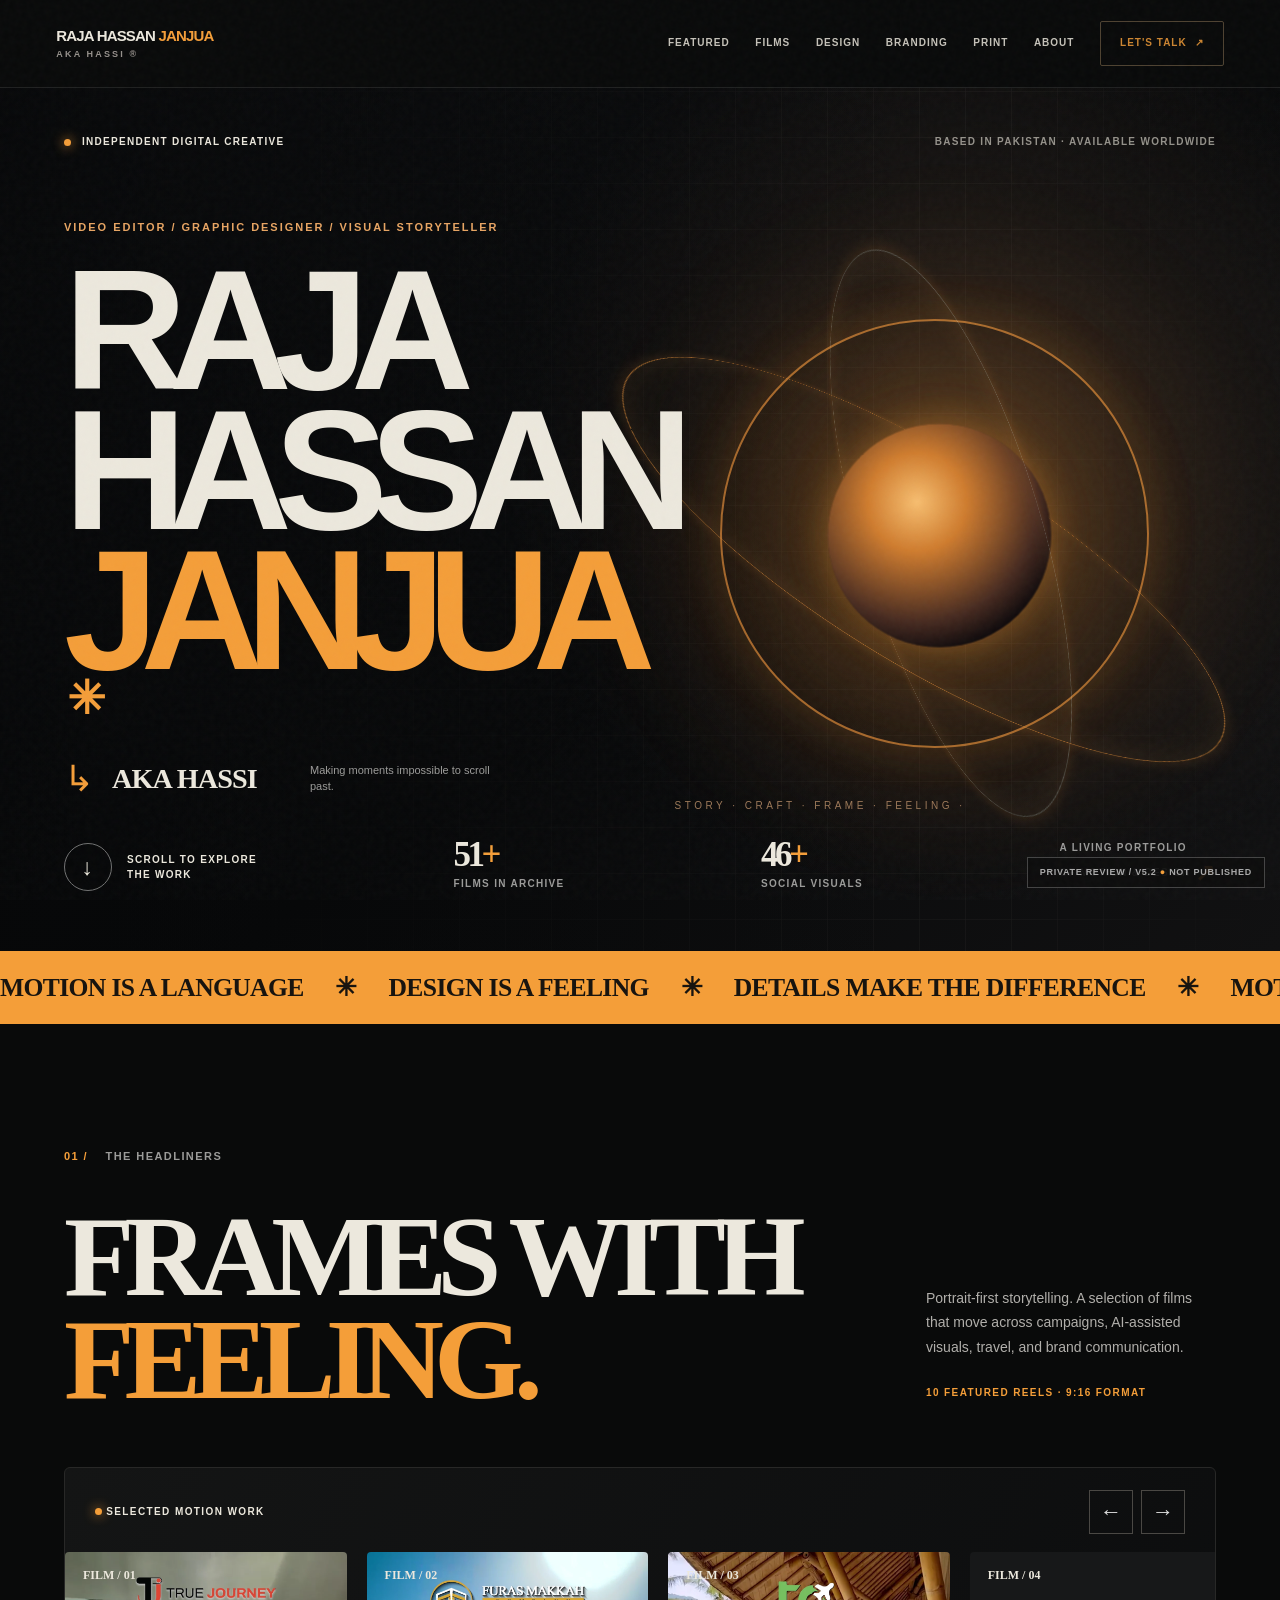
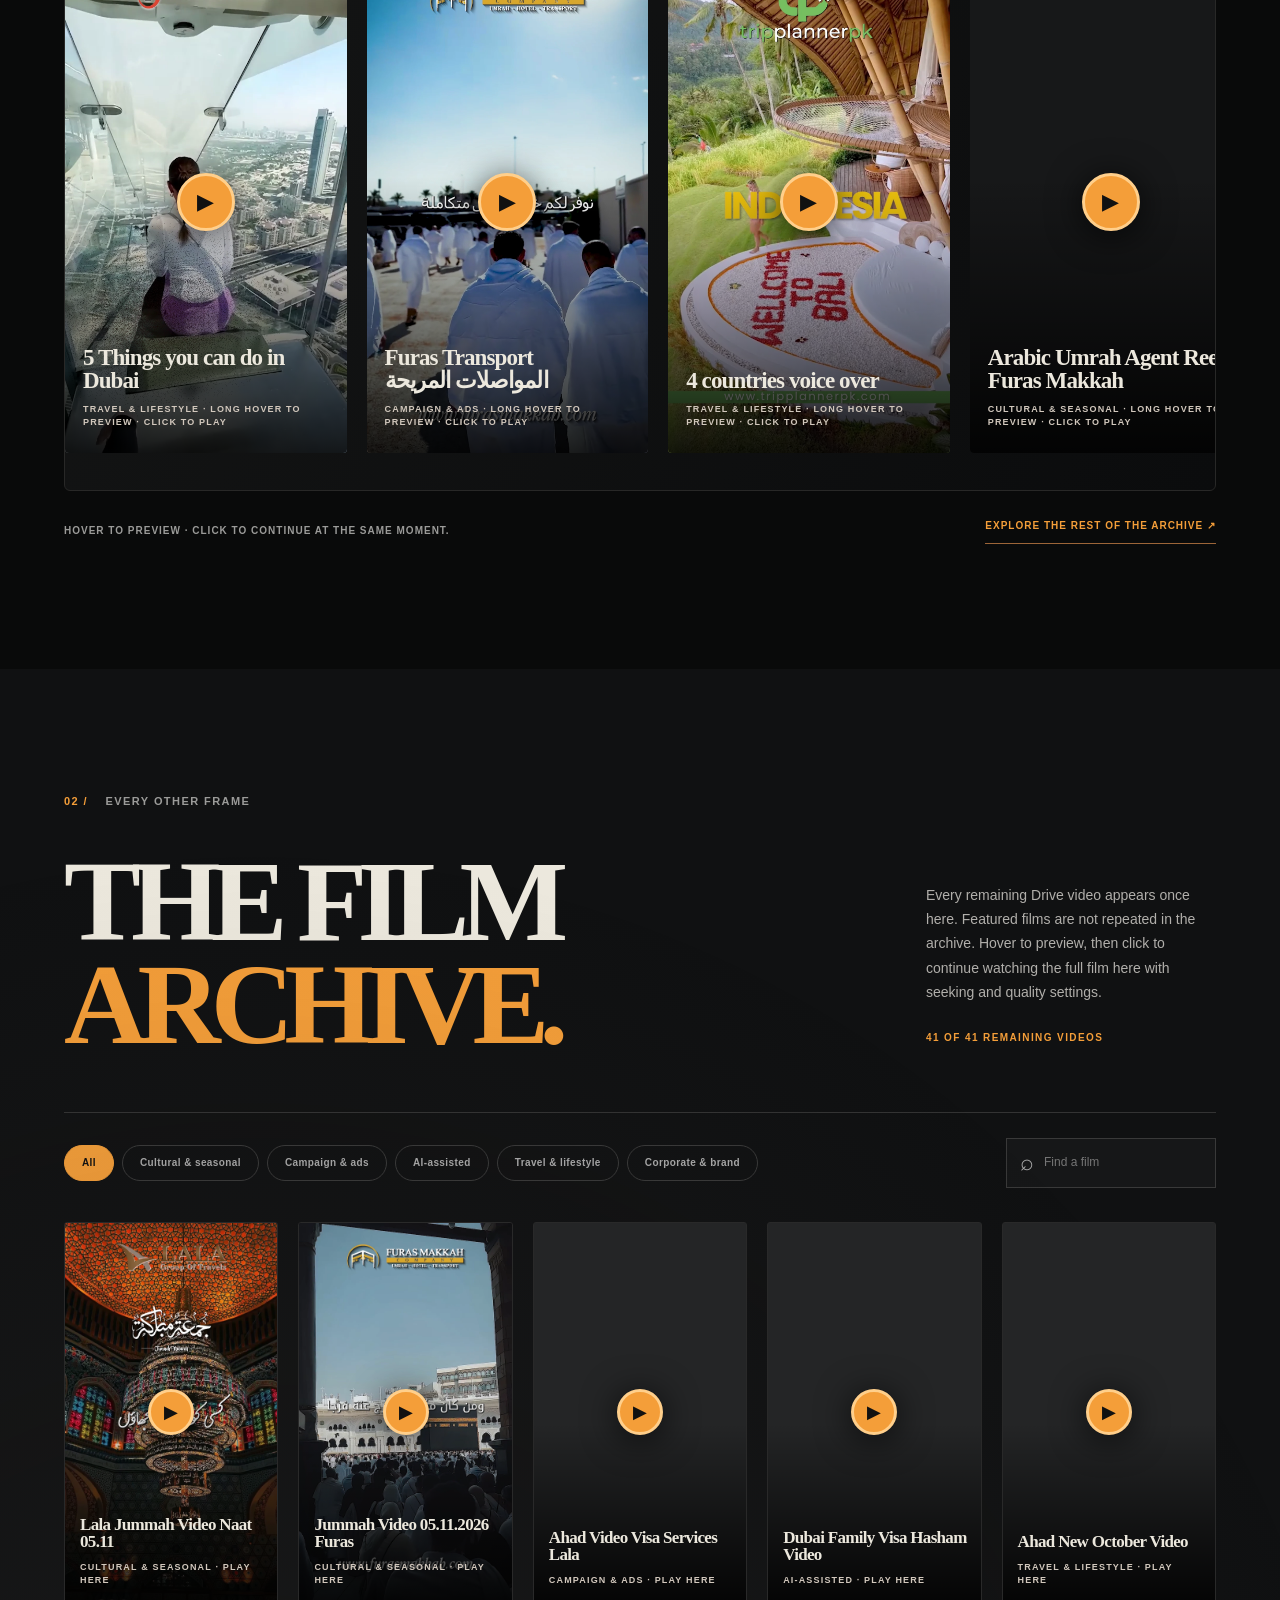
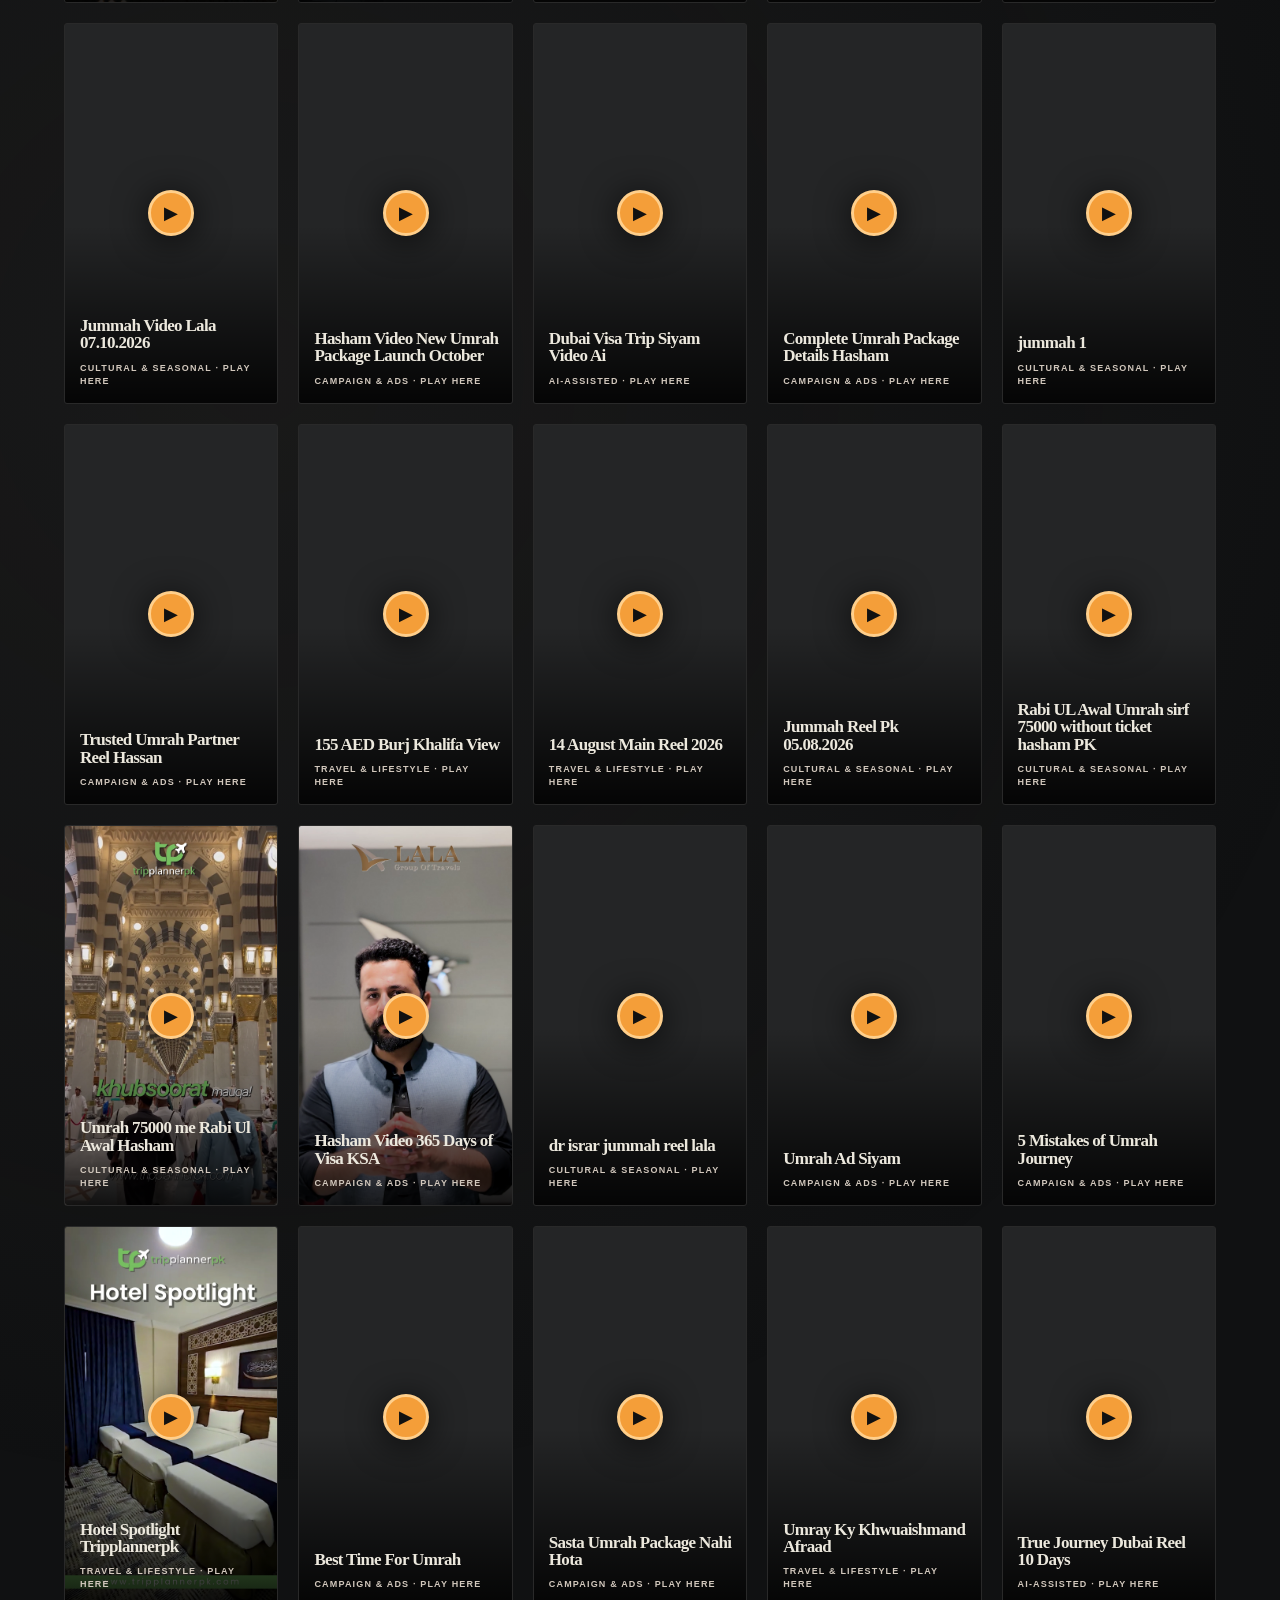
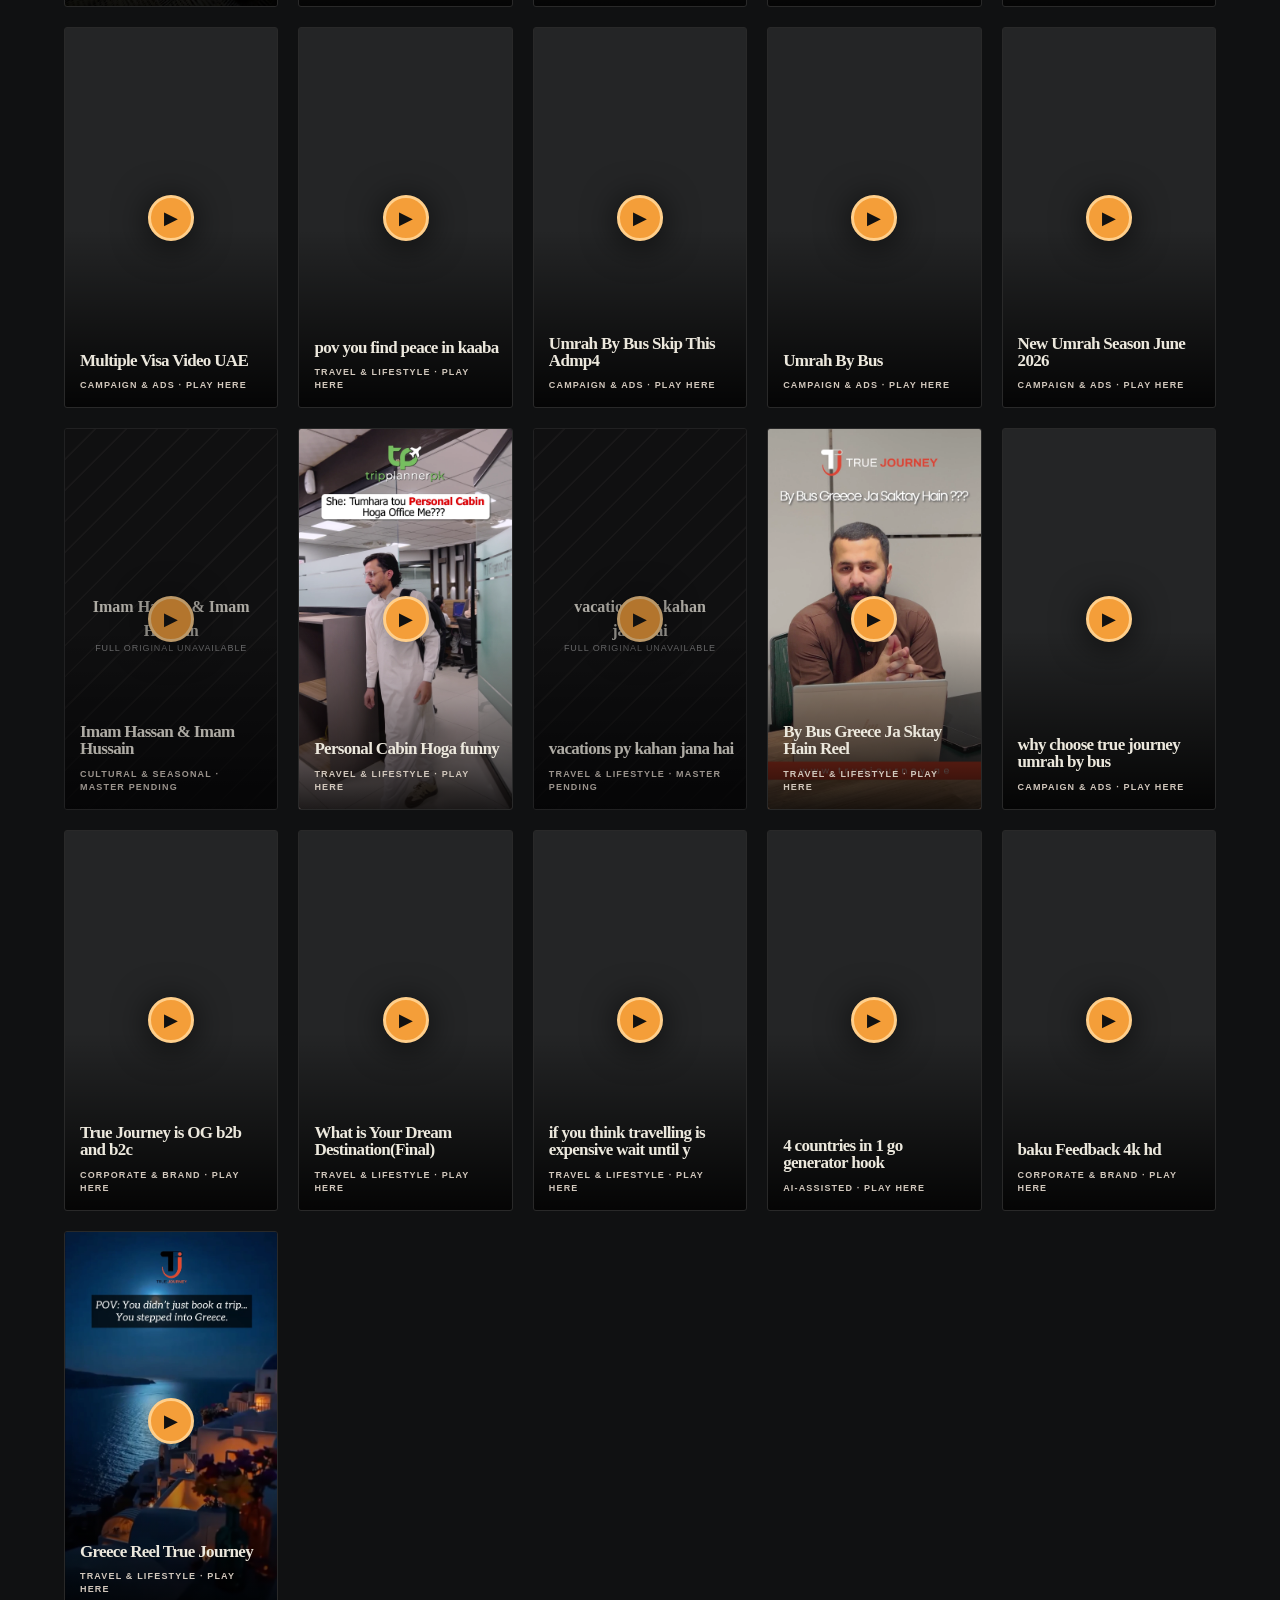
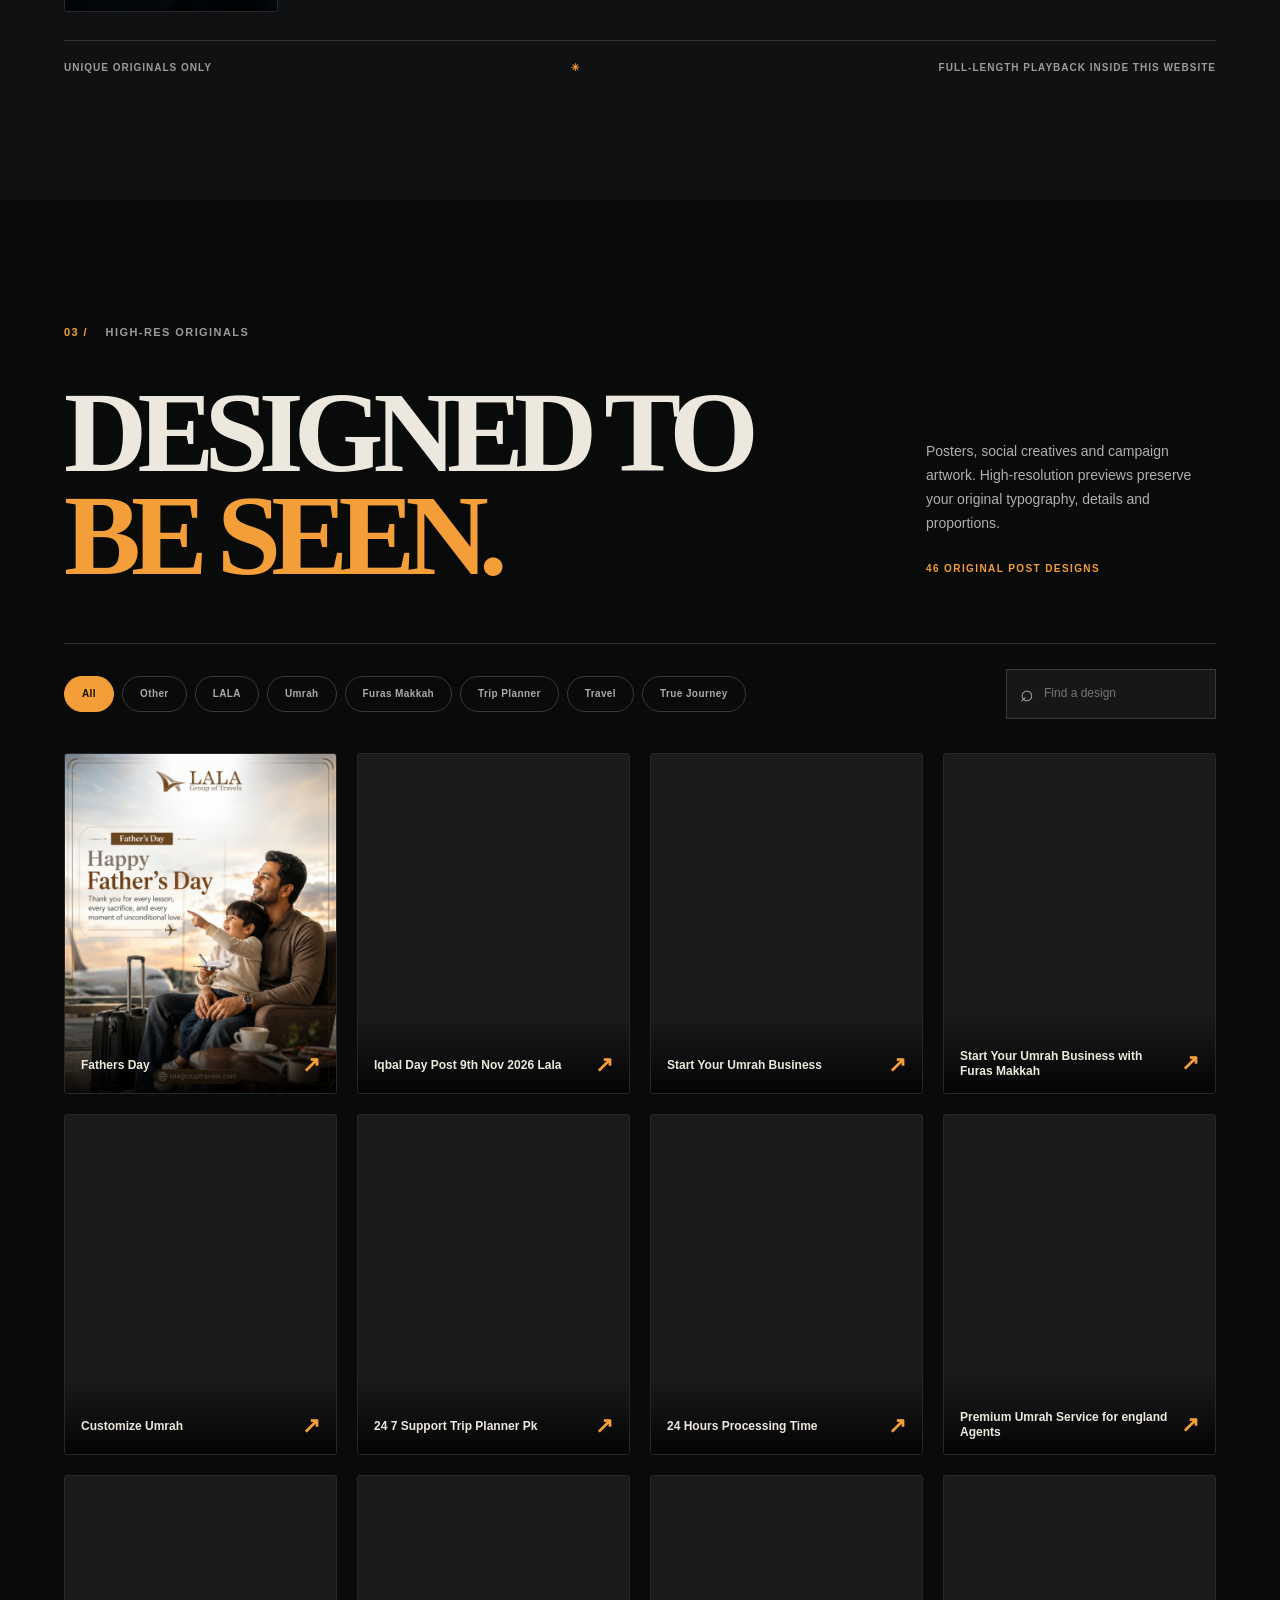
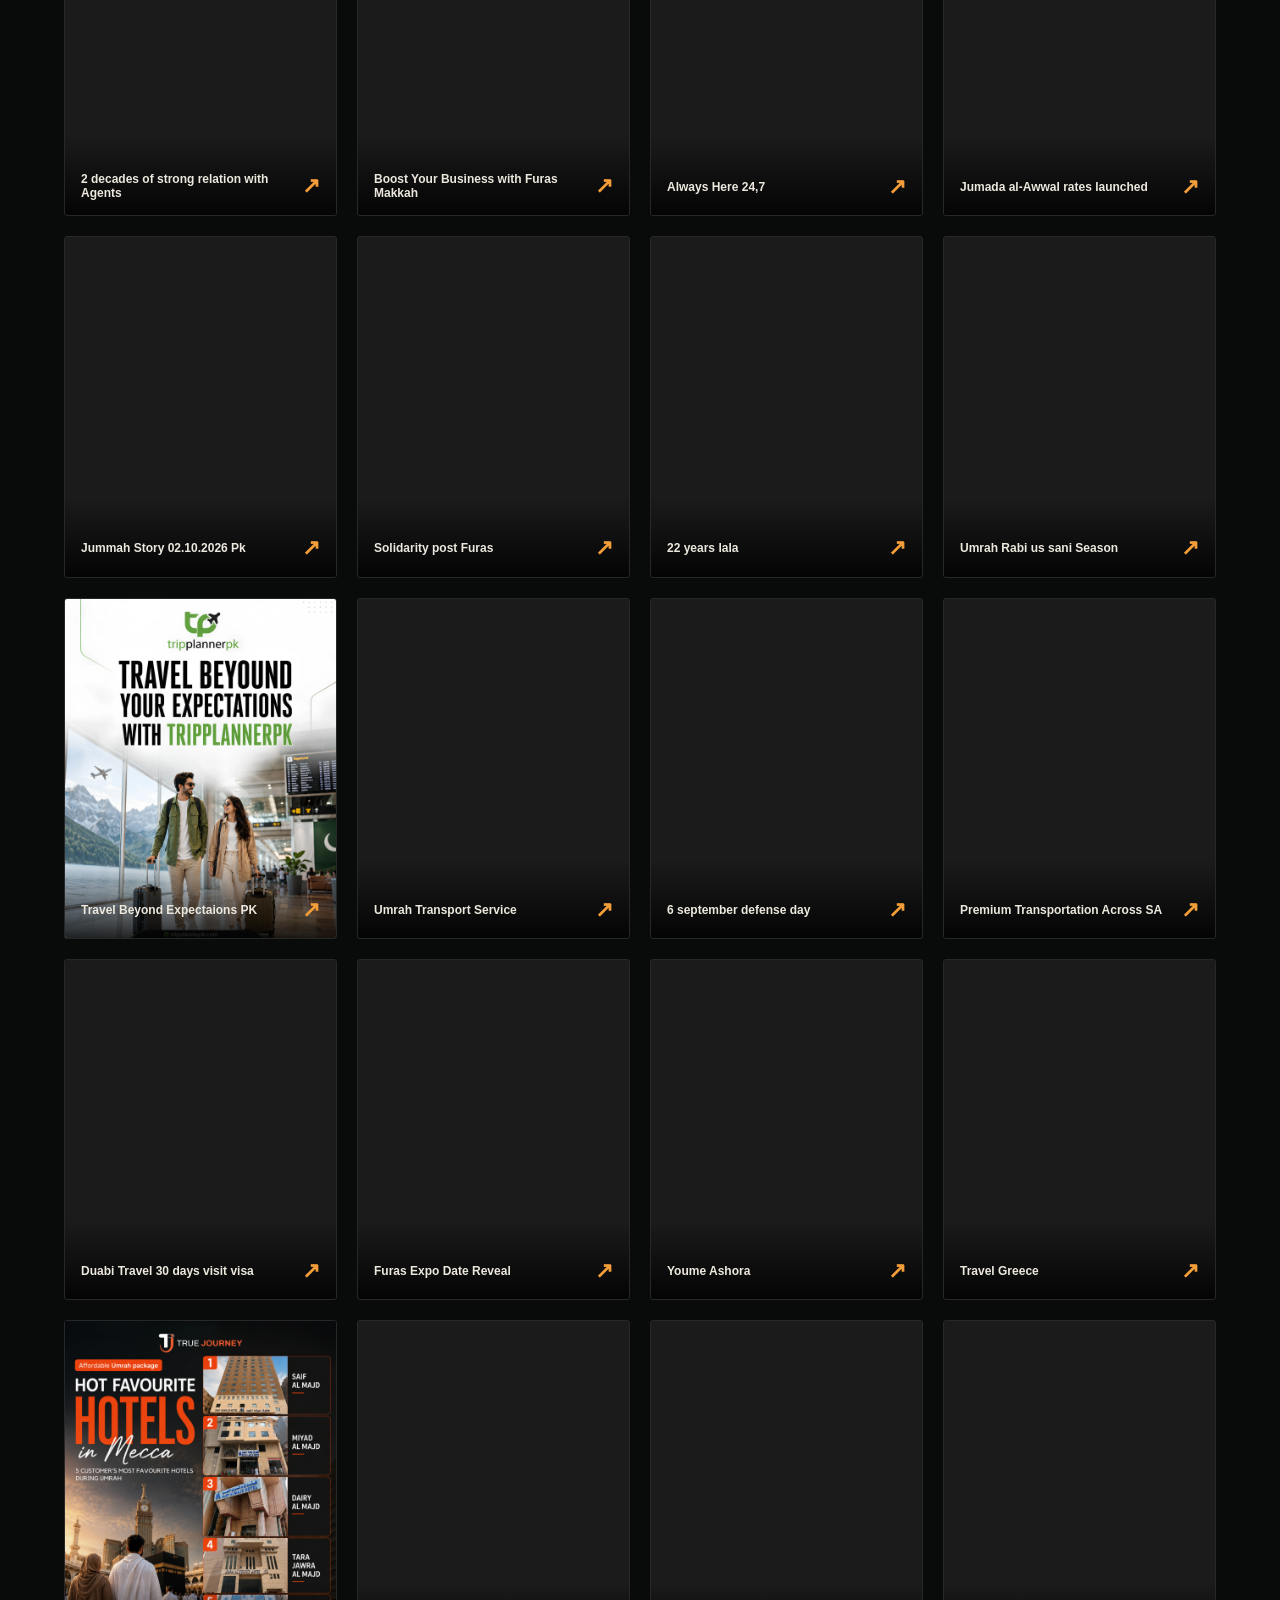
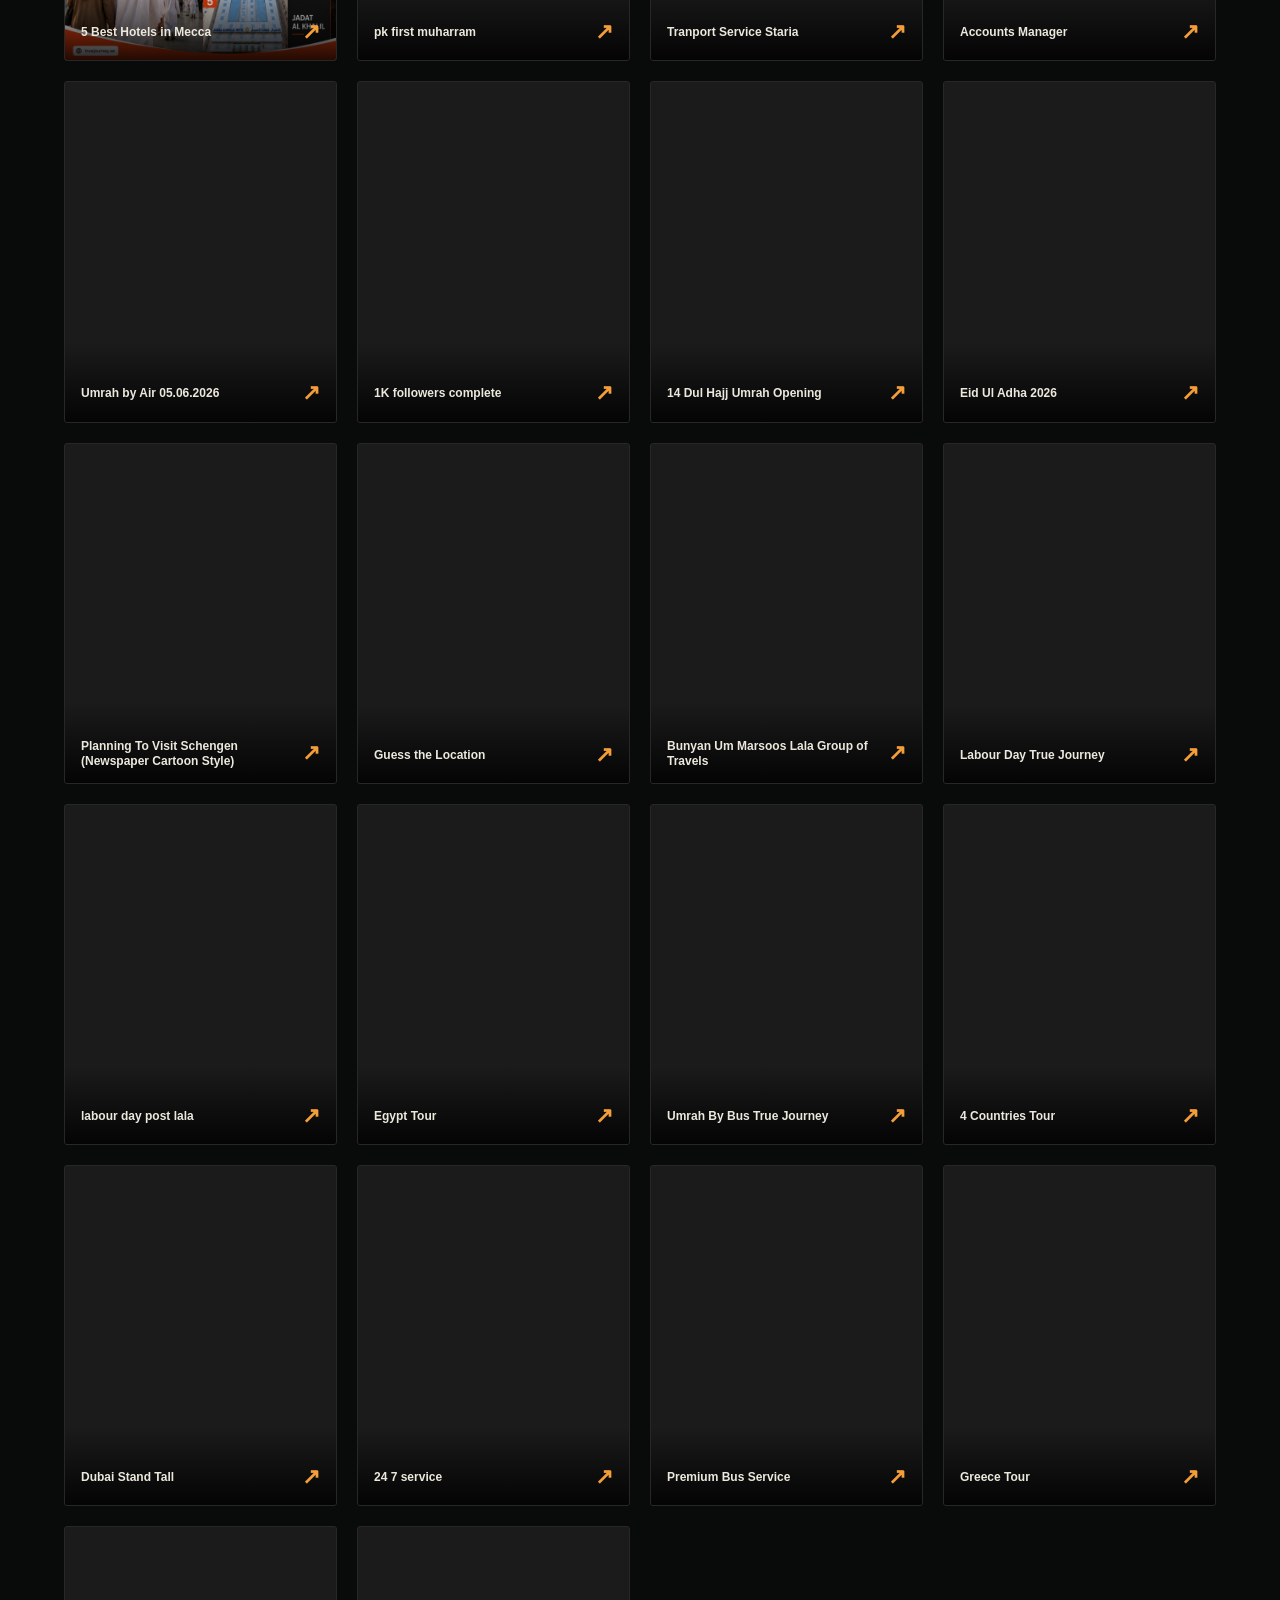
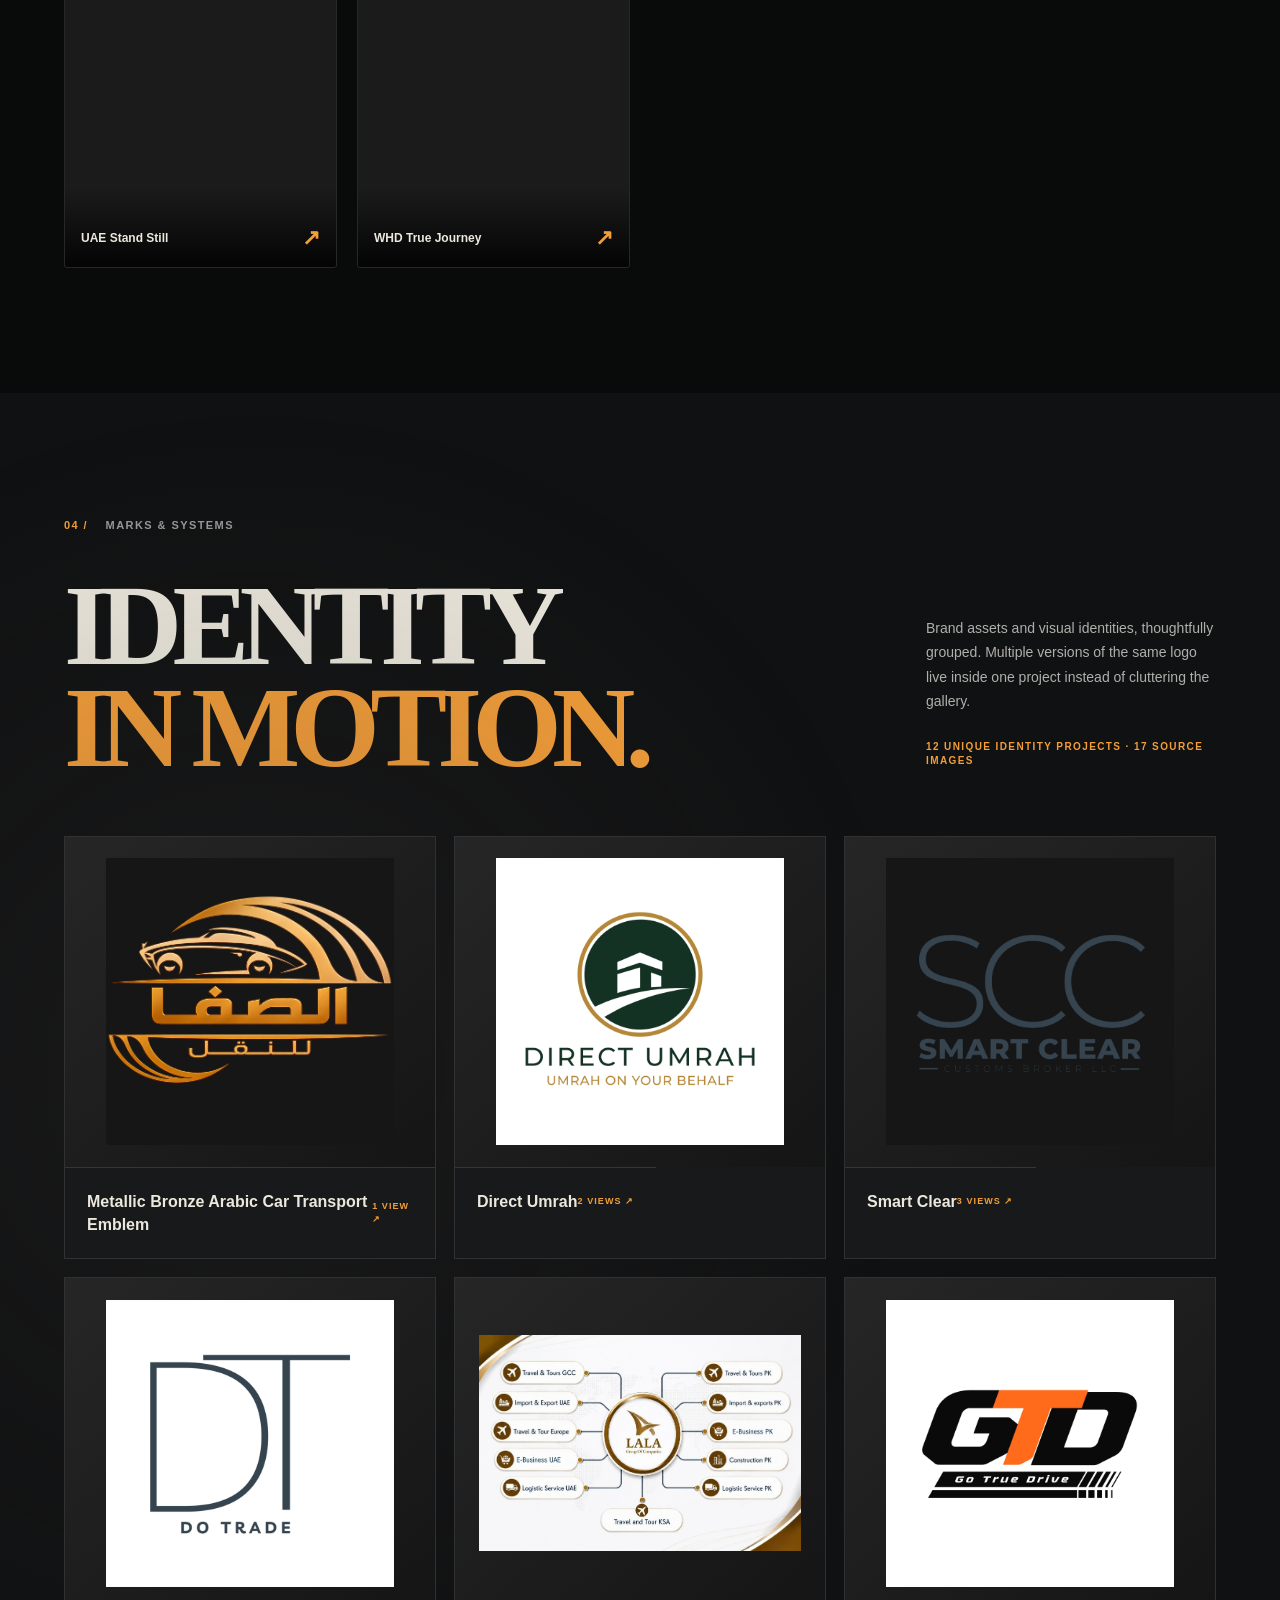
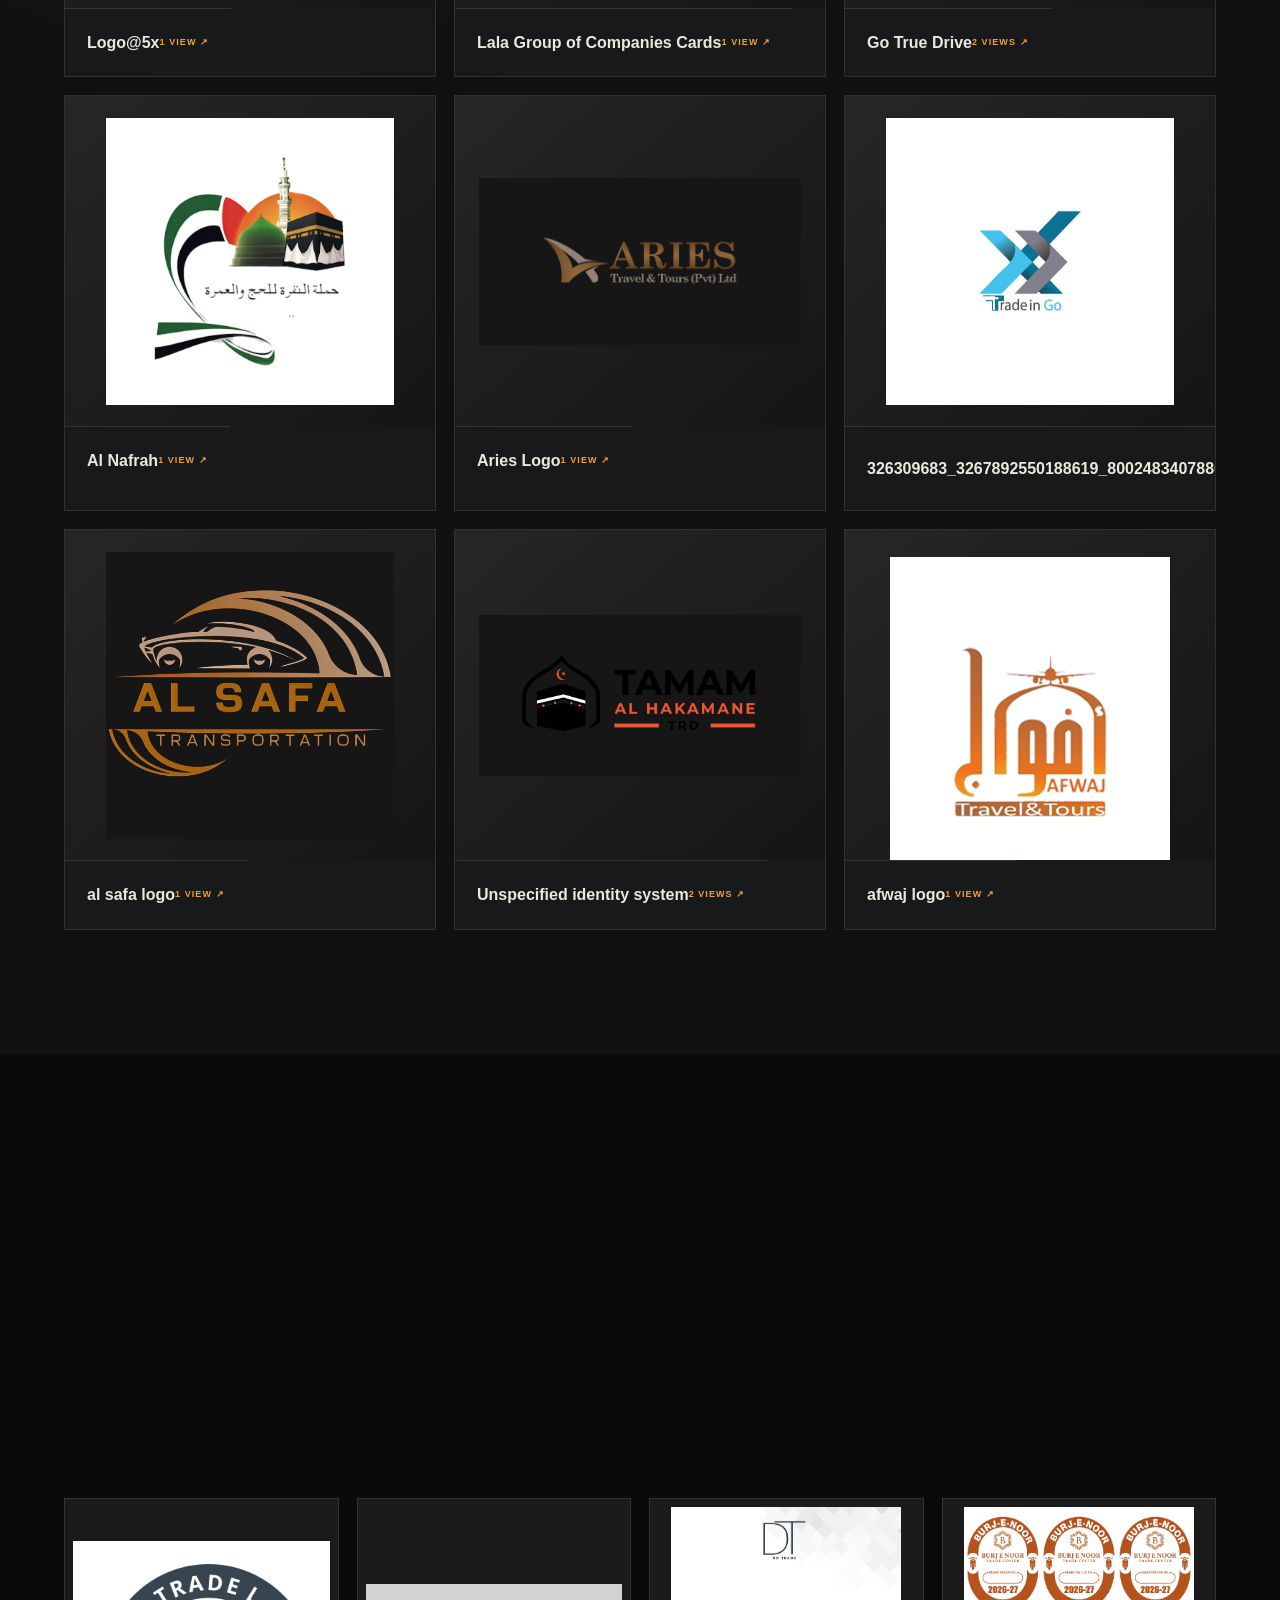
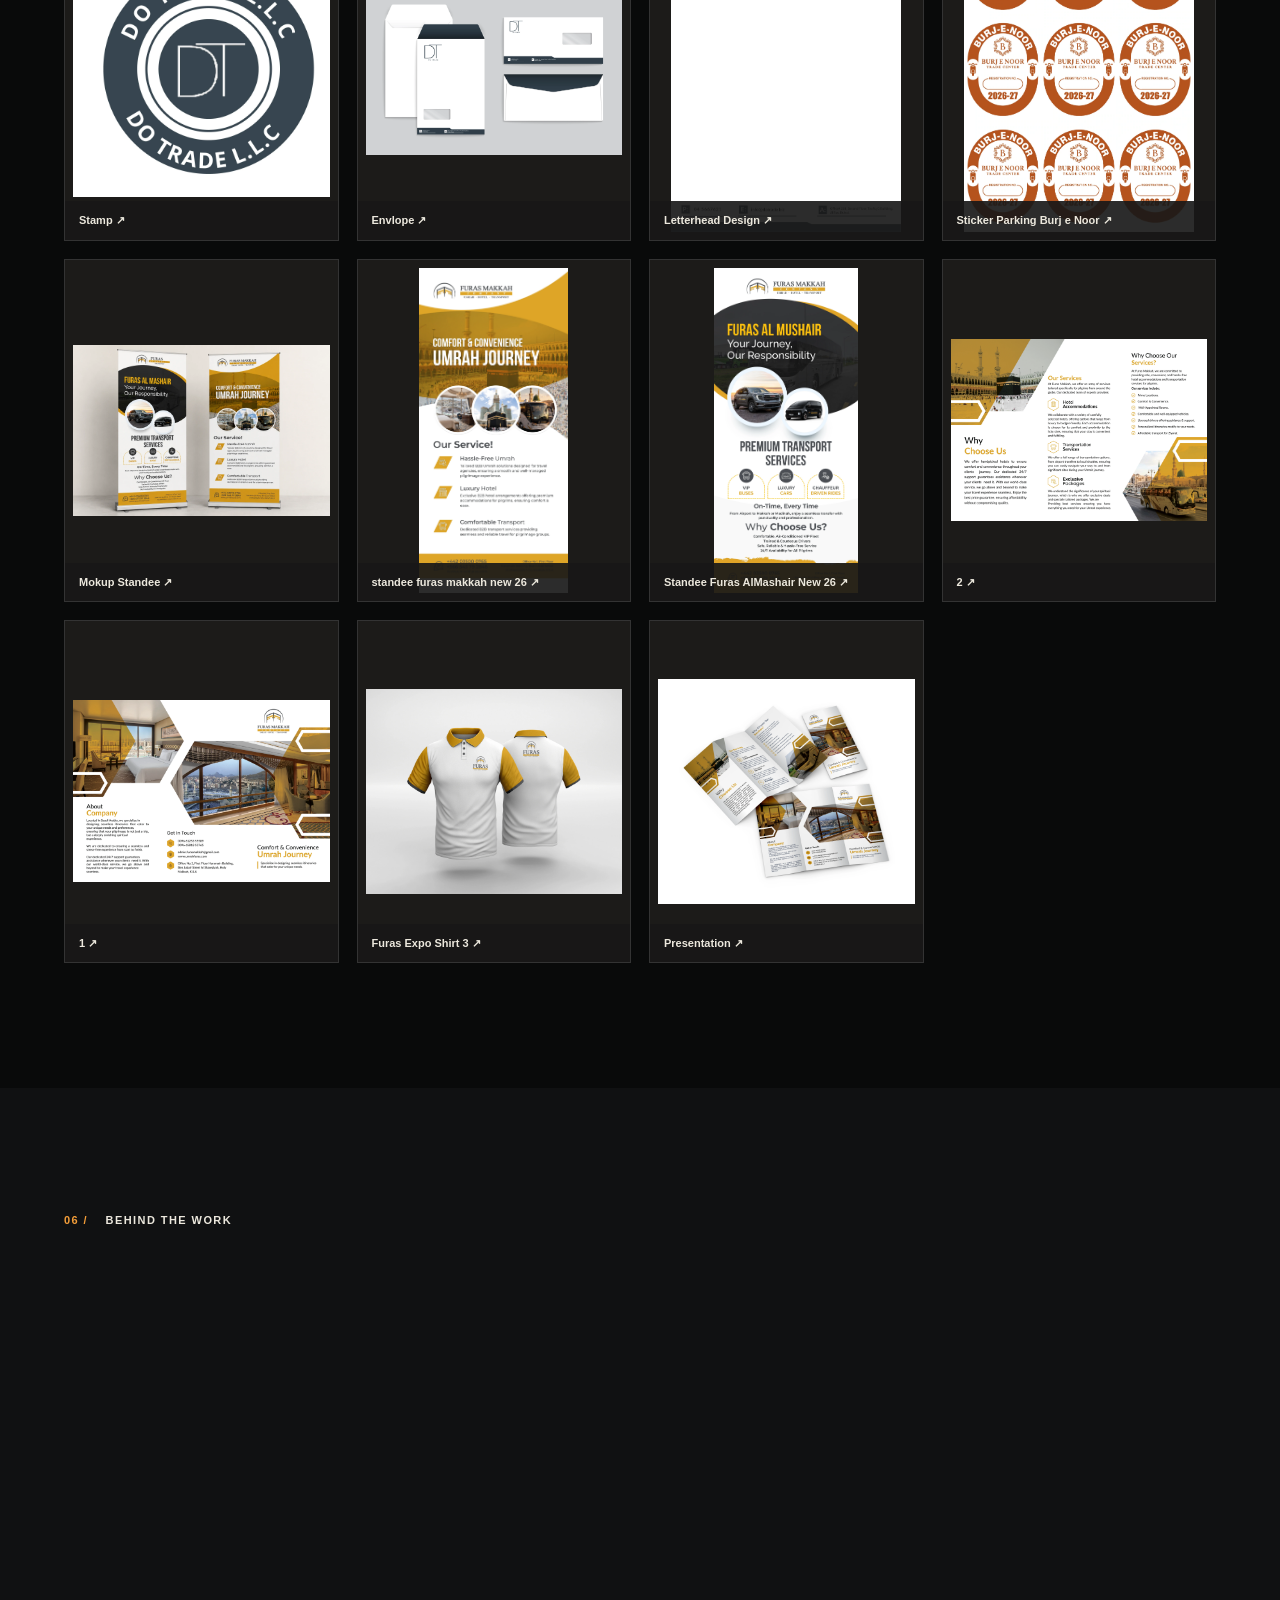
==== commit d8e0da11: "Publish portfolio sharing metadata and icons" ====
--- a/index.html
+++ b/index.html
@@ -1,5 +1,5 @@
 <!doctype html>
-<html lang="en"><head><meta charset="utf-8"><meta name="viewport" content="width=device-width,initial-scale=1,viewport-fit=cover"><meta name="theme-color" content="#07090a"><meta name="description" content="Raja Hassan Janjua — aka Hassi. Video editing, motion, brand and graphic design. A living archive of creative work."><title>Raja Hassan Janjua — Hassi | Video, Motion & Design</title><link rel="icon" type="image/svg+xml" href="favicon.svg"><link rel="stylesheet" href="styles.css?v=6d33354"></head>
+<html lang="en"><head><meta charset="utf-8"><meta name="viewport" content="width=device-width,initial-scale=1,viewport-fit=cover"><meta name="theme-color" content="#07090a"><meta name="description" content="Raja Hassan Janjua, also known as Hassi, is a video editor and graphic designer in Pakistan. Explore video, motion, branding and design work."><link rel="canonical" href="https://rajahassanjanjua.github.io/"><meta property="og:type" content="website"><meta property="og:site_name" content="Raja Hassan Janjua — Hassi"><meta property="og:title" content="Raja Hassan Janjua — Video Editor &amp; Graphic Designer"><meta property="og:description" content="Explore video editing, motion, identity and graphic design by Raja Hassan Janjua, aka Hassi."><meta property="og:url" content="https://rajahassanjanjua.github.io/"><meta property="og:image" content="https://rajahassanjanjua.github.io/social-preview.png"><meta property="og:image:width" content="1200"><meta property="og:image:height" content="630"><meta name="twitter:card" content="summary_large_image"><meta name="twitter:title" content="Raja Hassan Janjua — Hassi"><meta name="twitter:description" content="Video editor and graphic designer. Explore selected video and design work."><meta name="twitter:image" content="https://rajahassanjanjua.github.io/social-preview.png"><title>Raja Hassan Janjua — Hassi | Video, Motion & Design</title><link rel="icon" type="image/svg+xml" href="favicon.svg"><link rel="icon" type="image/png" sizes="32x32" href="favicon-32.png"><link rel="apple-touch-icon" href="apple-touch-icon.png"><link rel="stylesheet" href="styles.css?v=6d33354"></head>
 <body>
 <div id="preloader" class="preloader"><div class="preTop"><span>RHJ <em>STUDIO / ARCHIVE</em></span><span id="preCount">000</span></div><div class="preCenter"><span>VISUALS THAT</span><strong>MOVE.</strong></div><div class="preBottom"><div class="preProgress"><i id="preBar"></i></div><span>LOADING THE EXPERIENCE</span></div></div>
 <div id="cursor" class="cursor" aria-hidden="true"></div><div class="grain" aria-hidden="true"></div><div id="pageProgress" class="pageProgress" aria-hidden="true"></div>
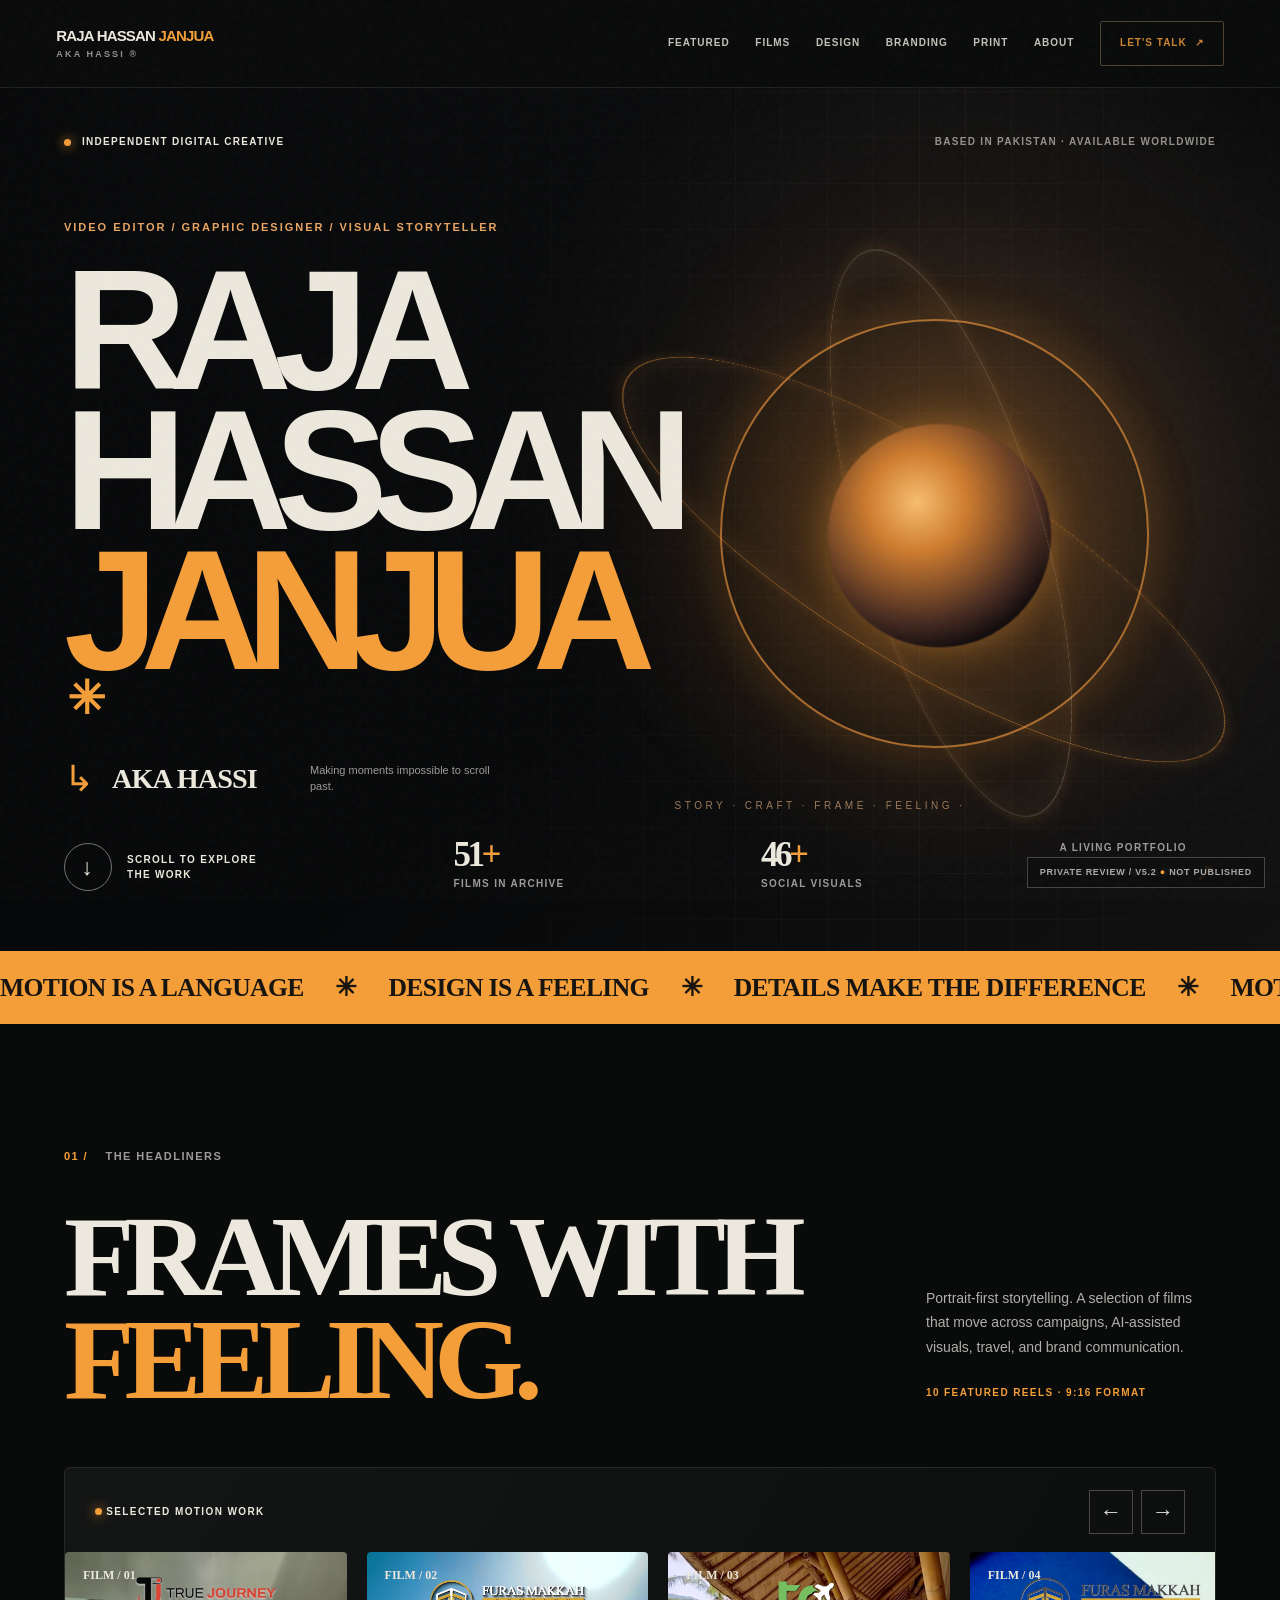
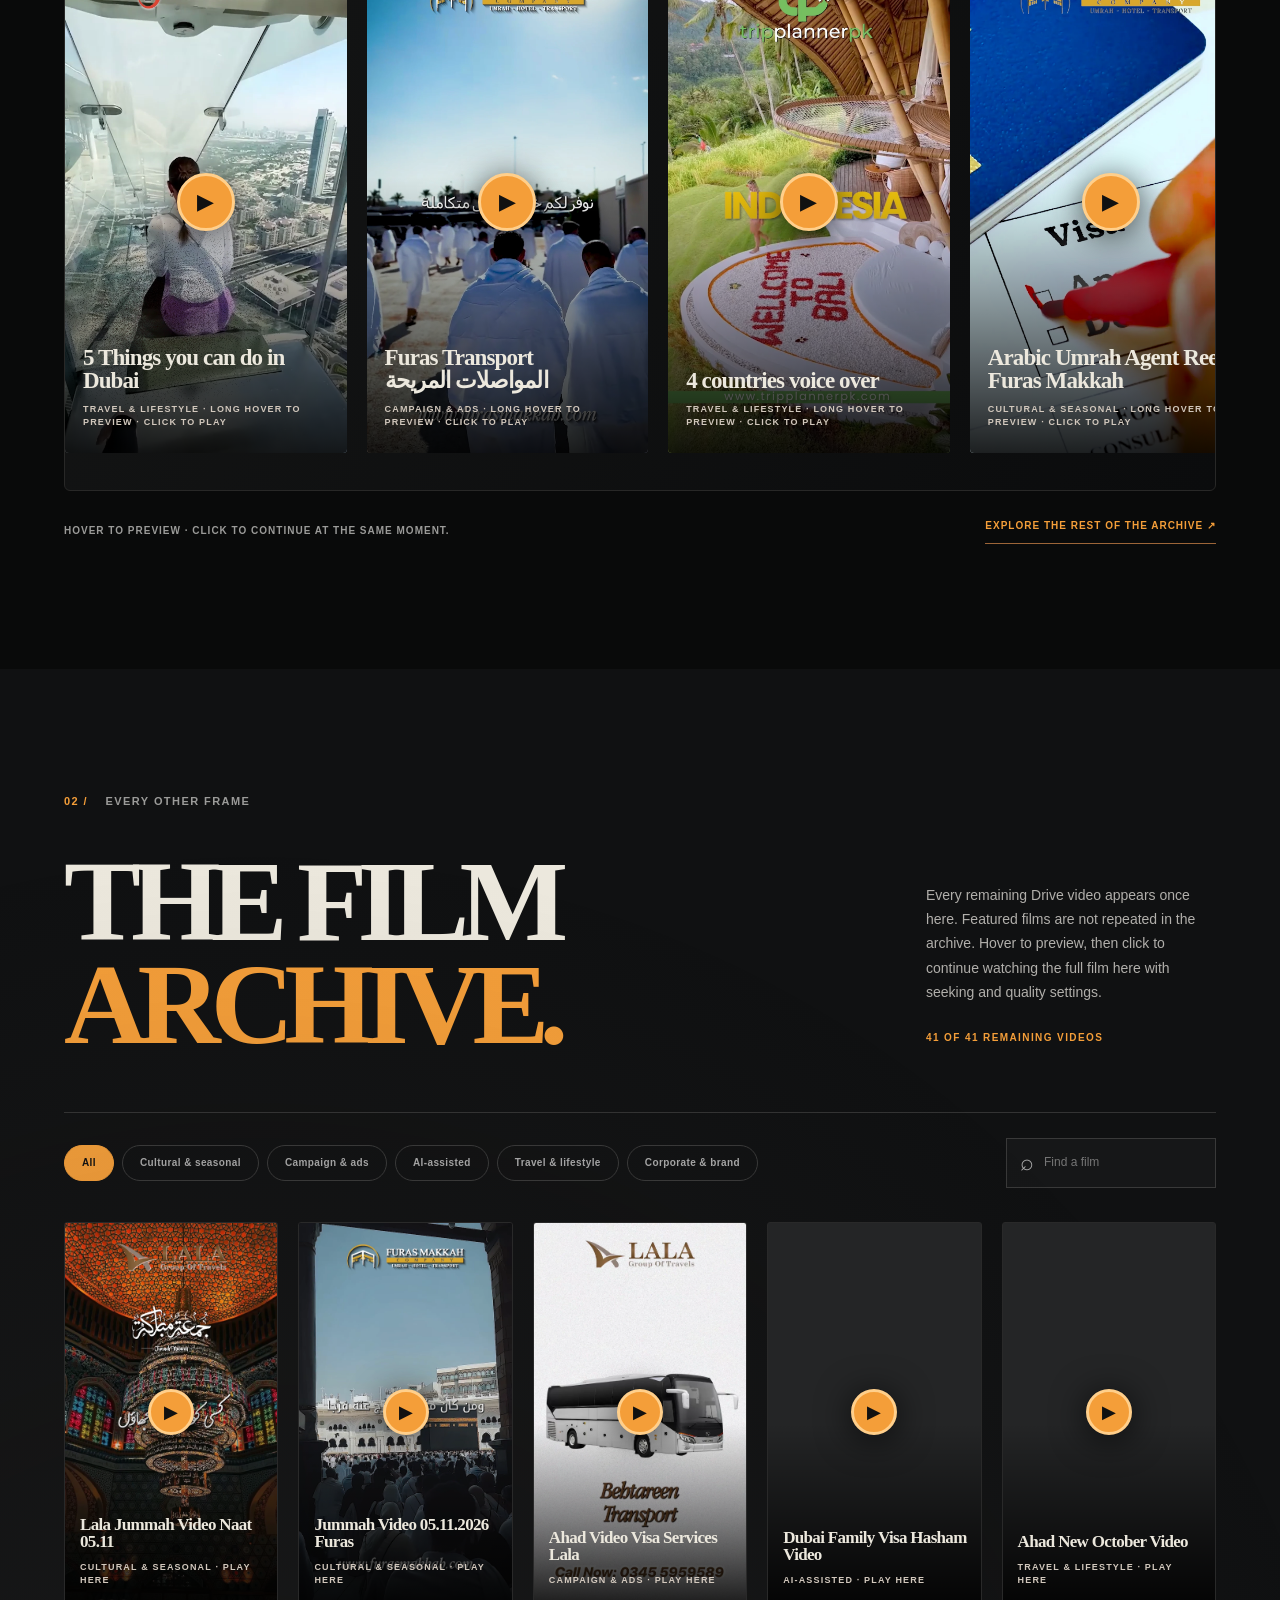
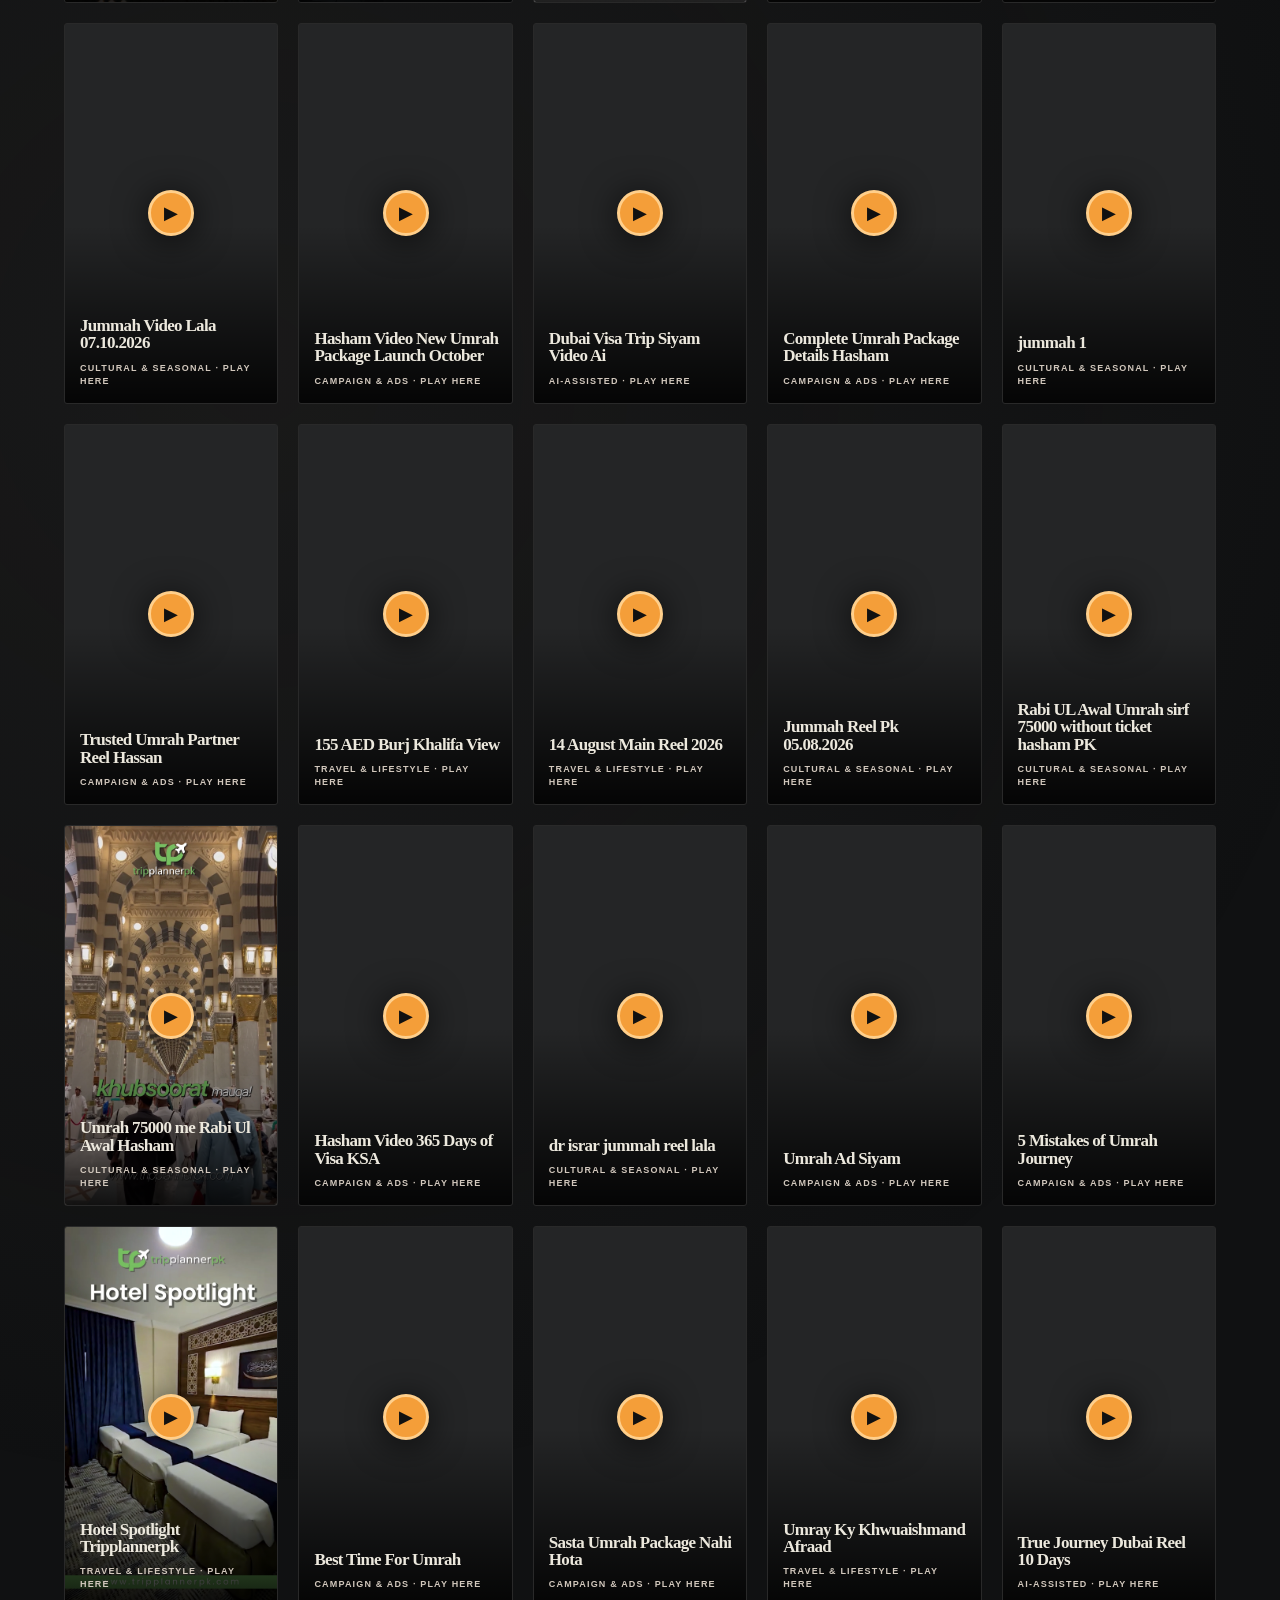
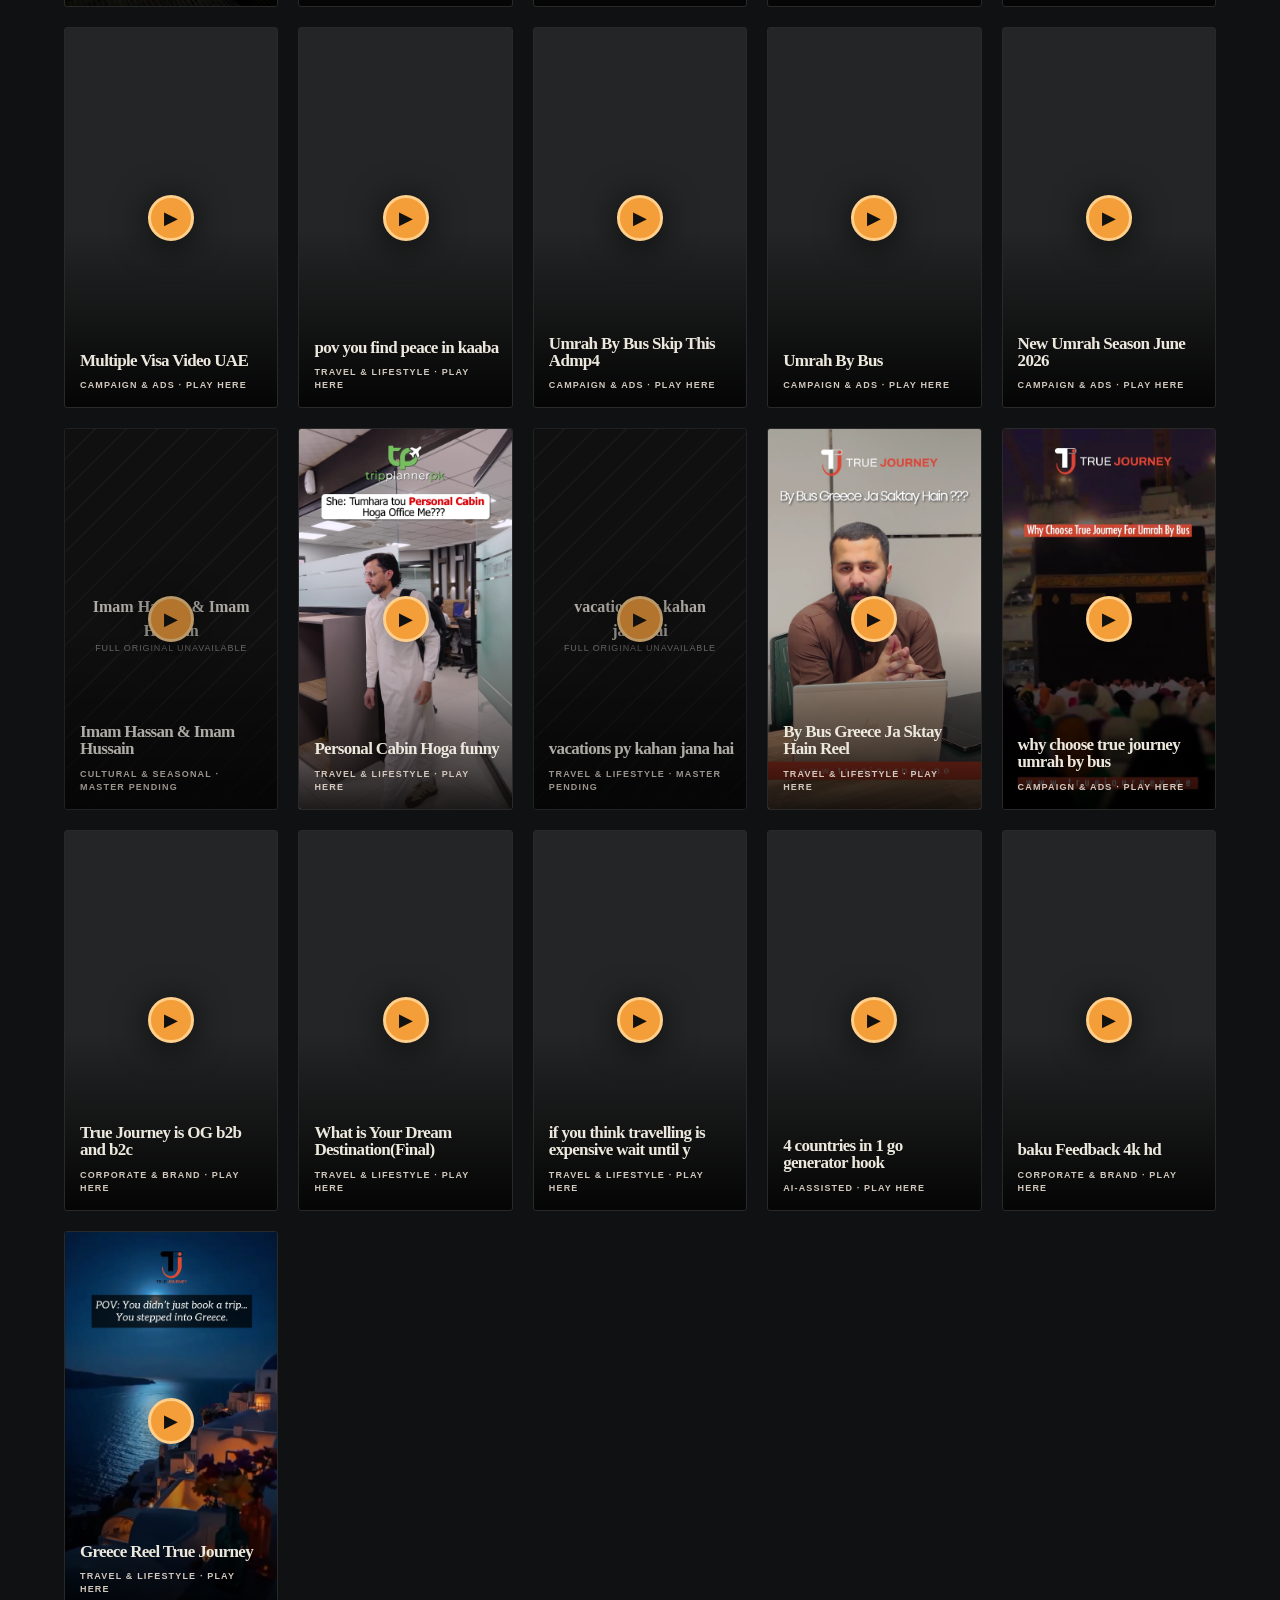
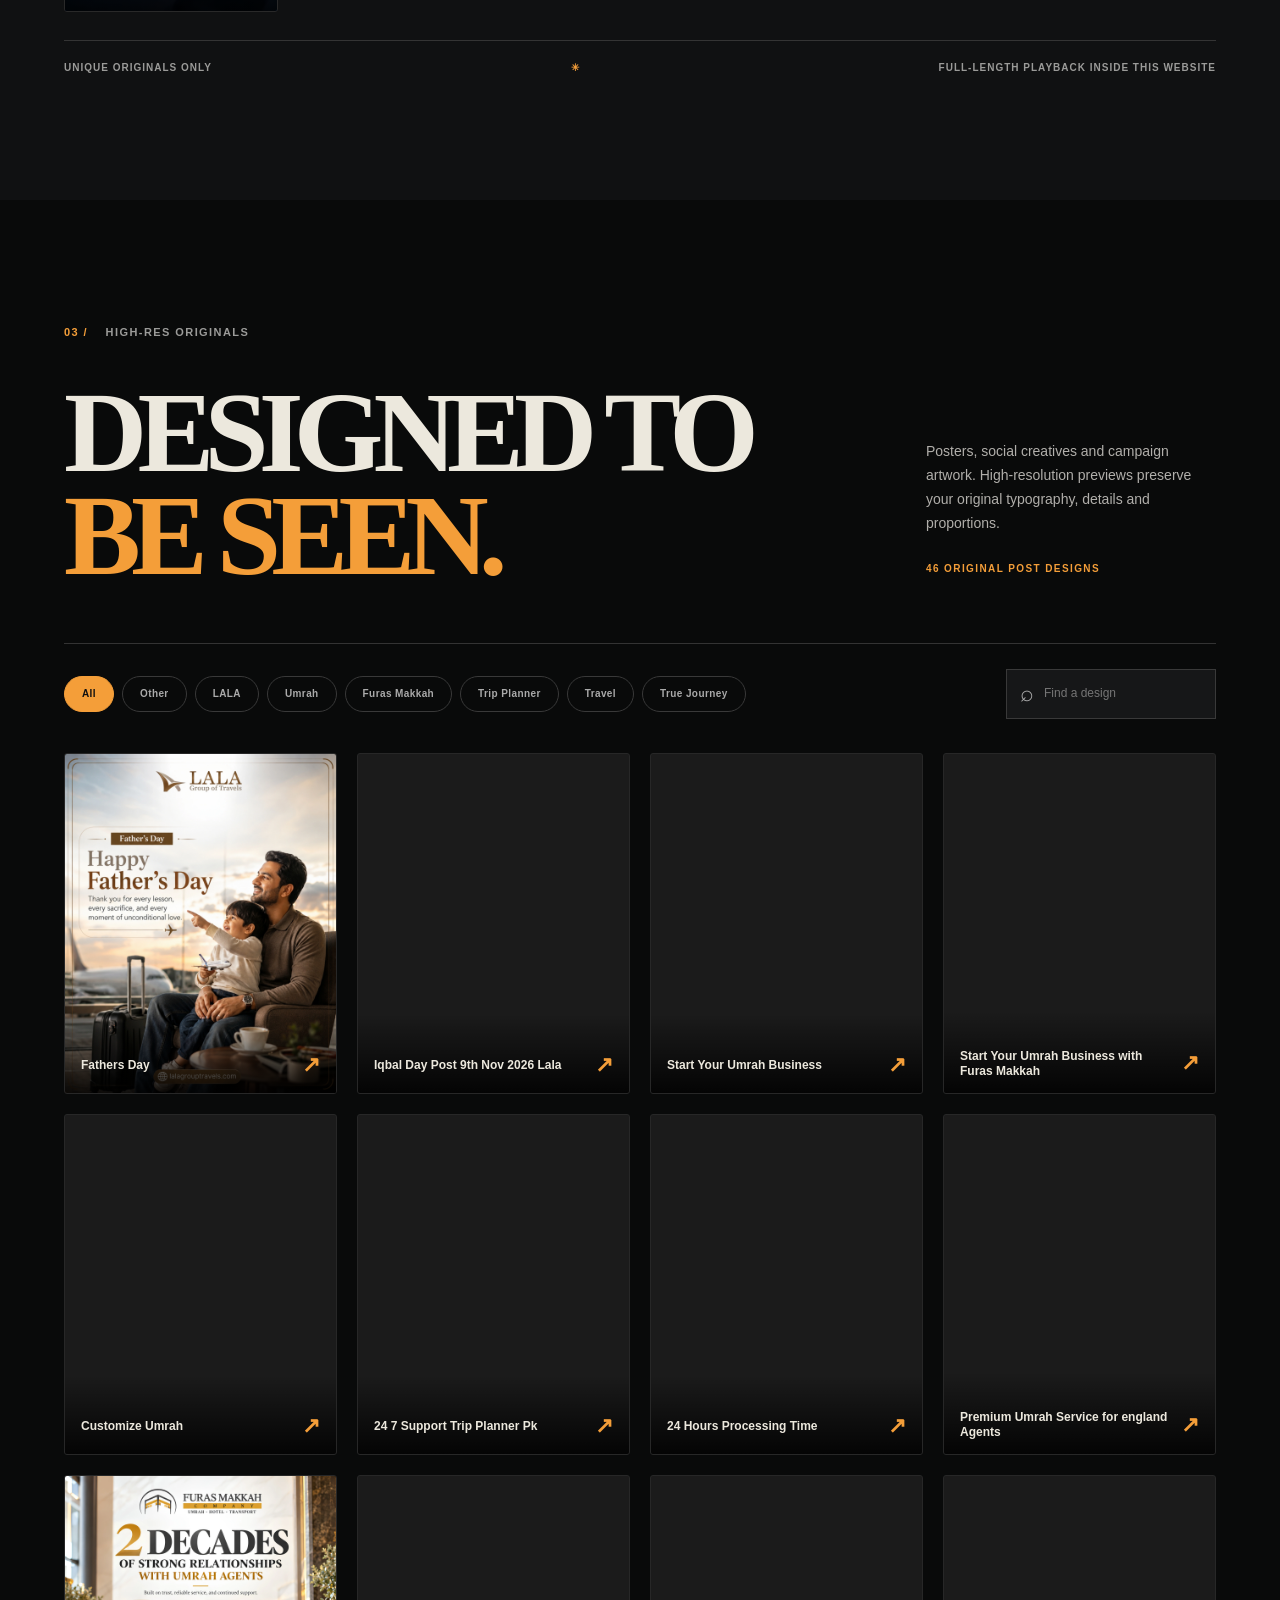
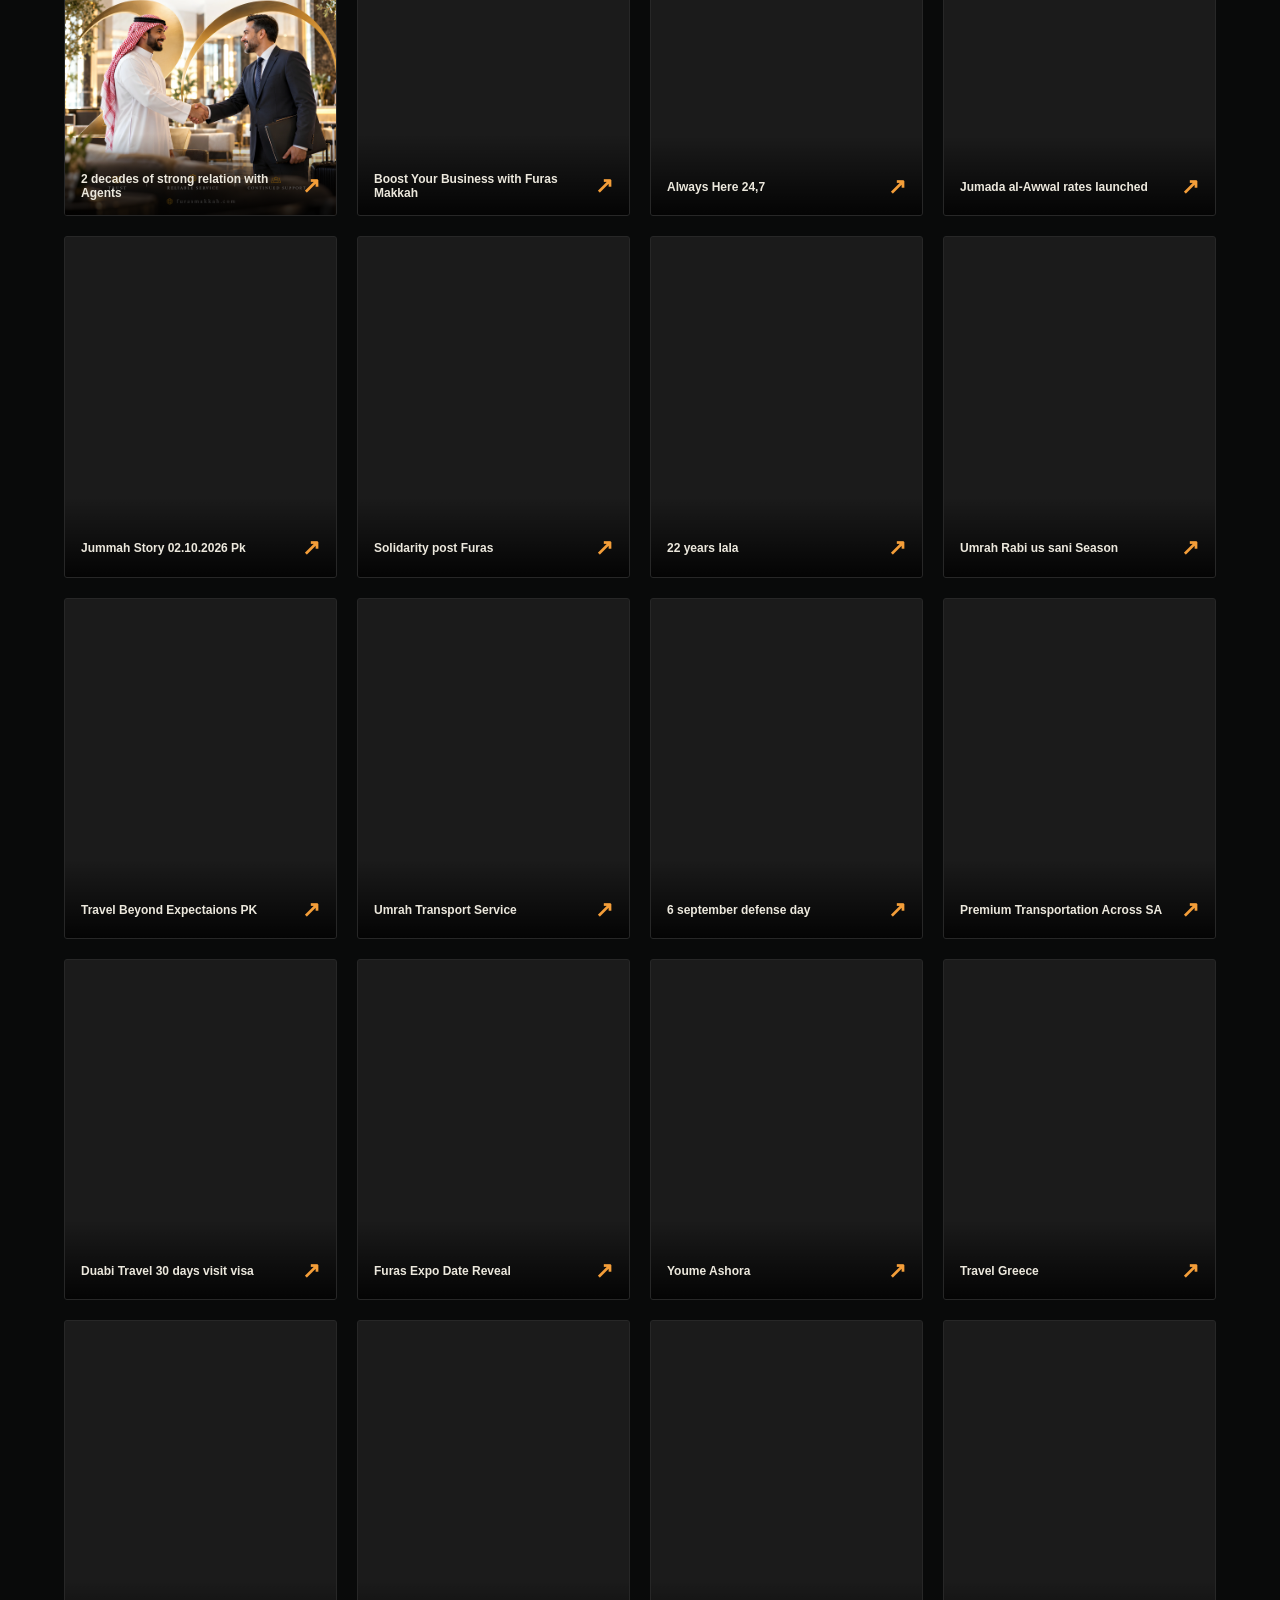
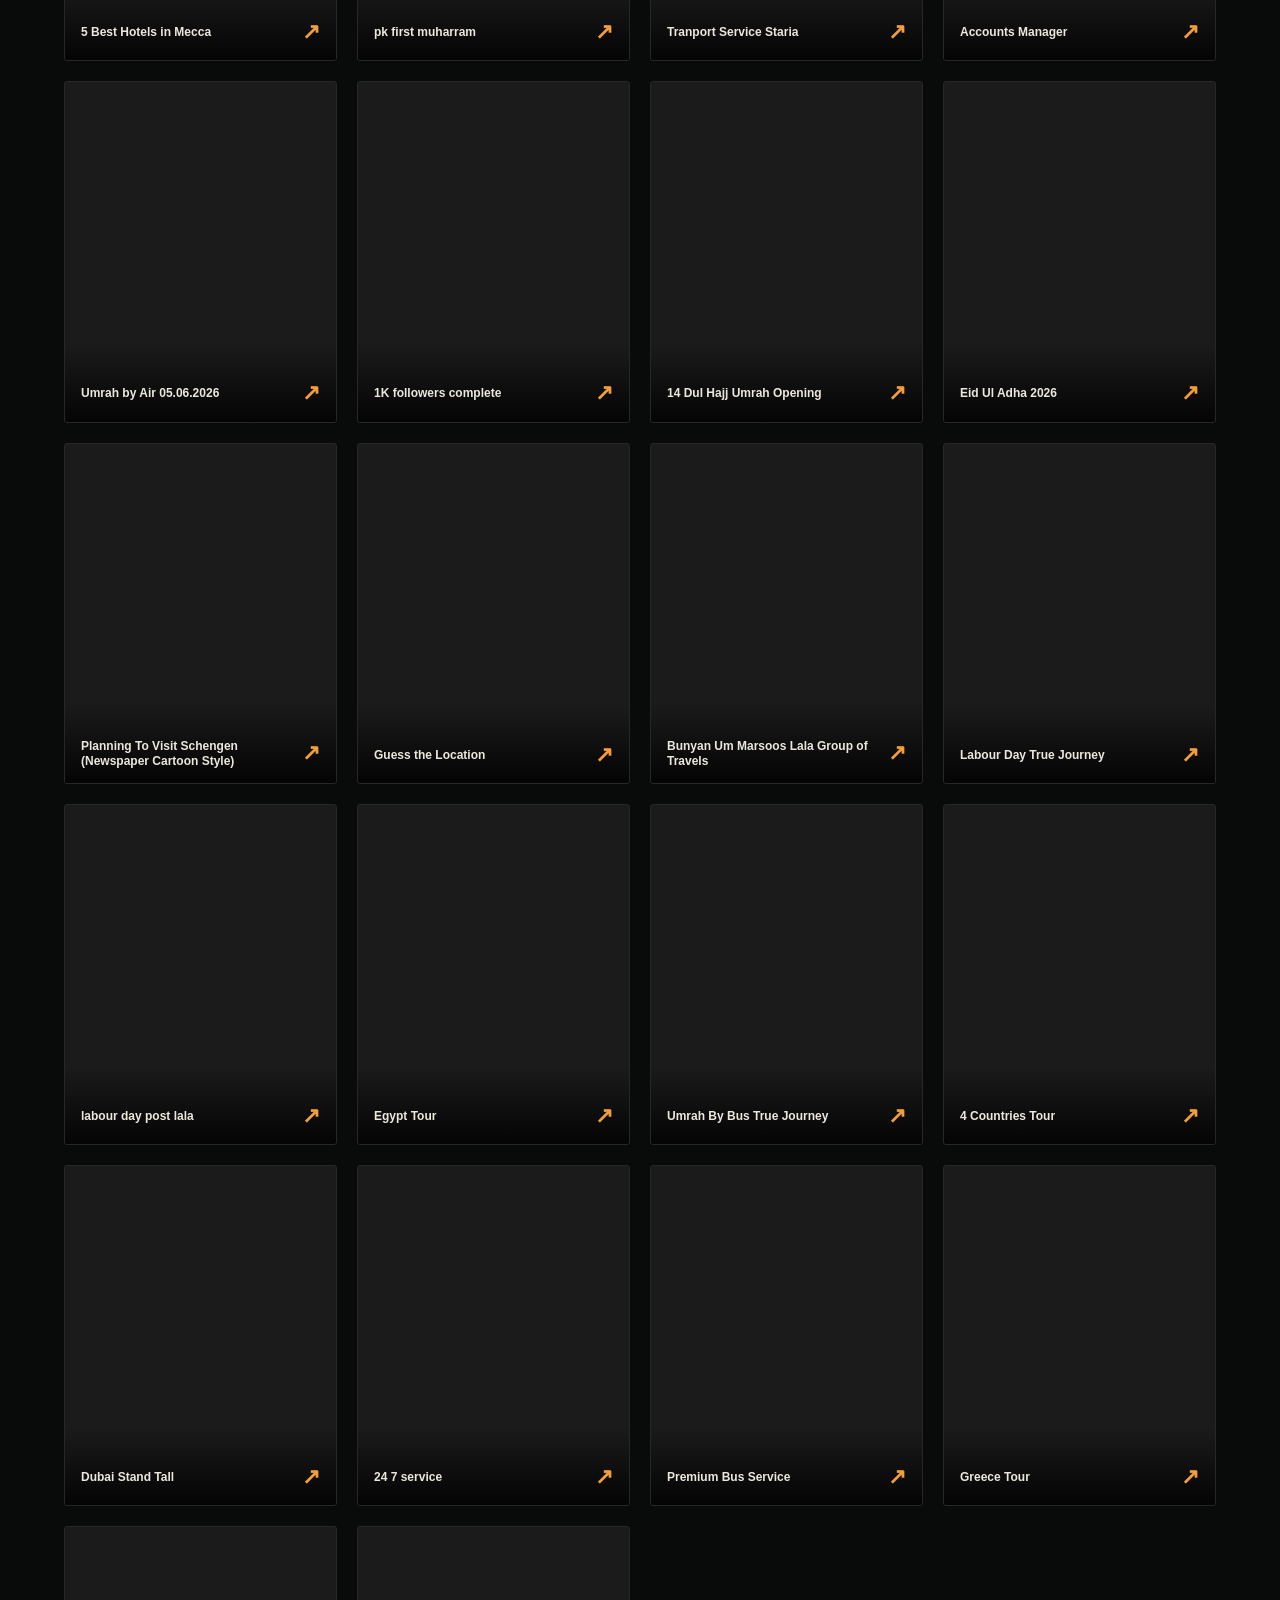
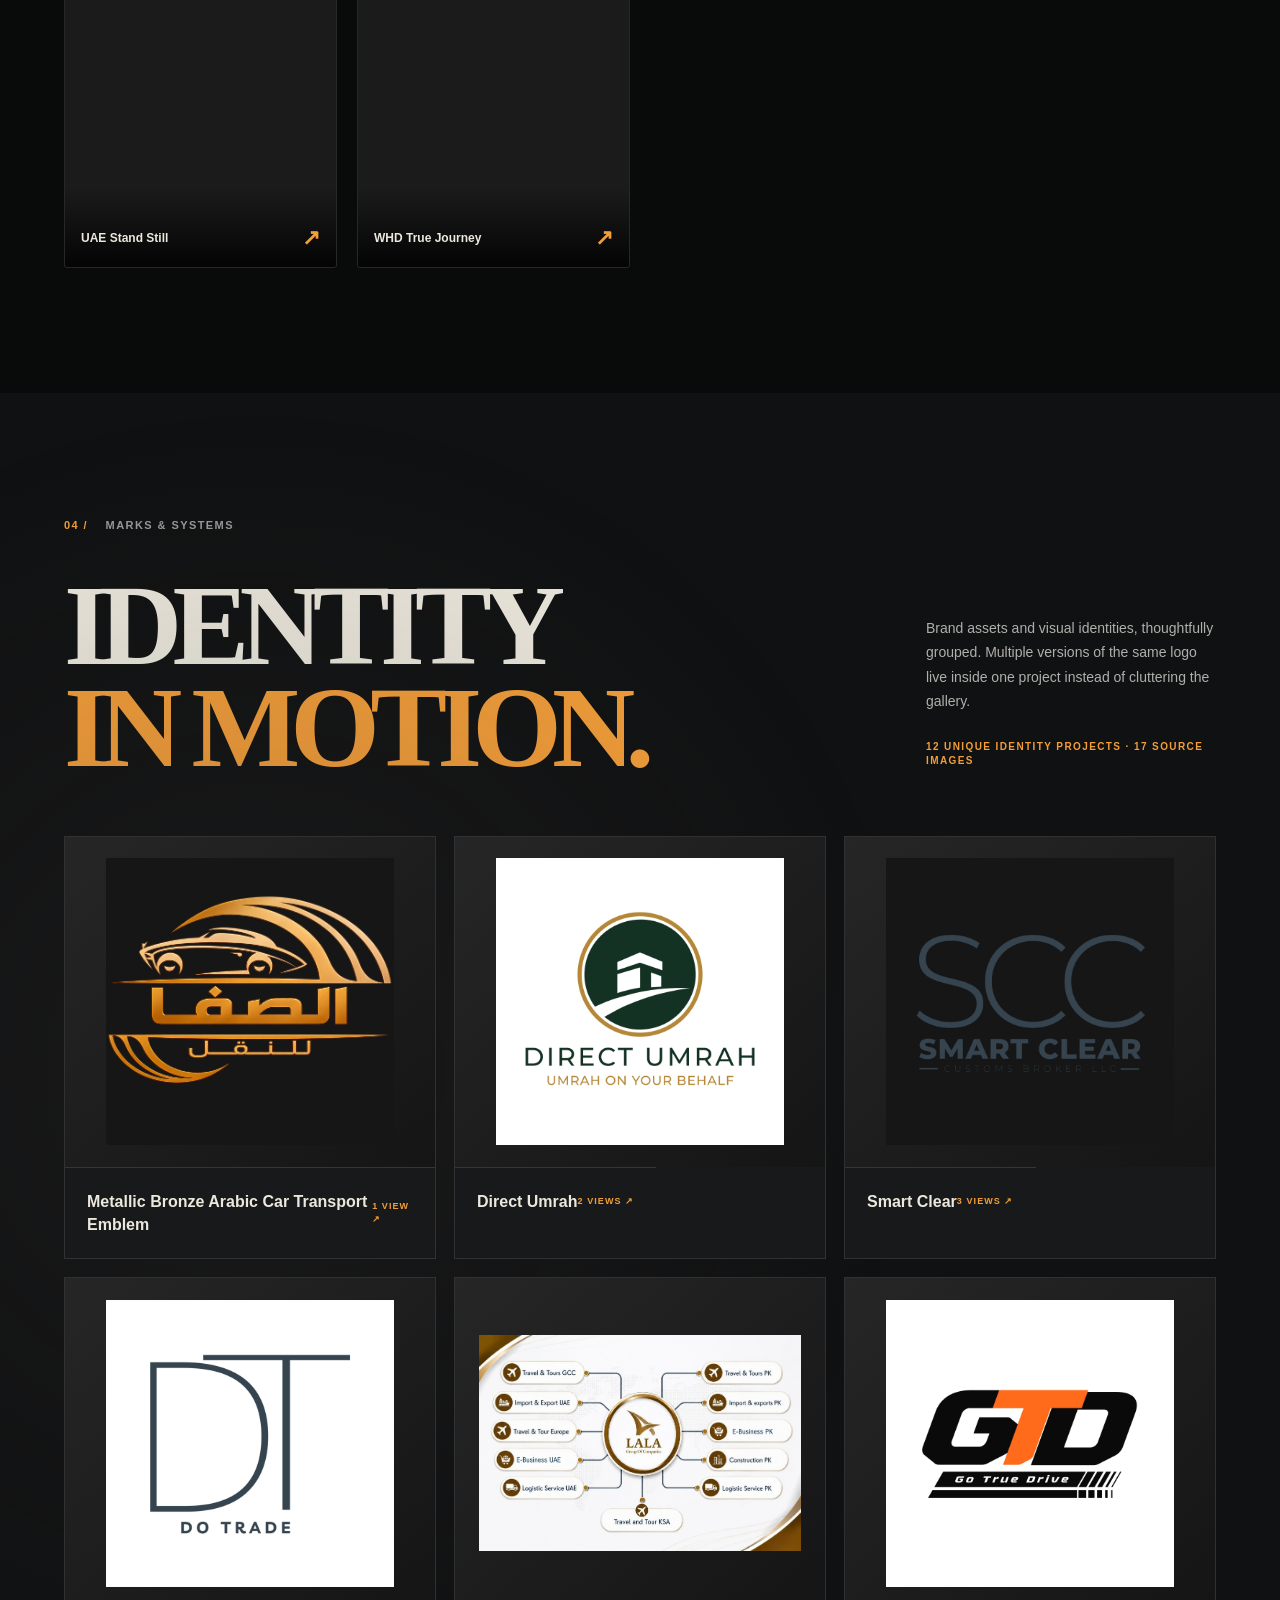
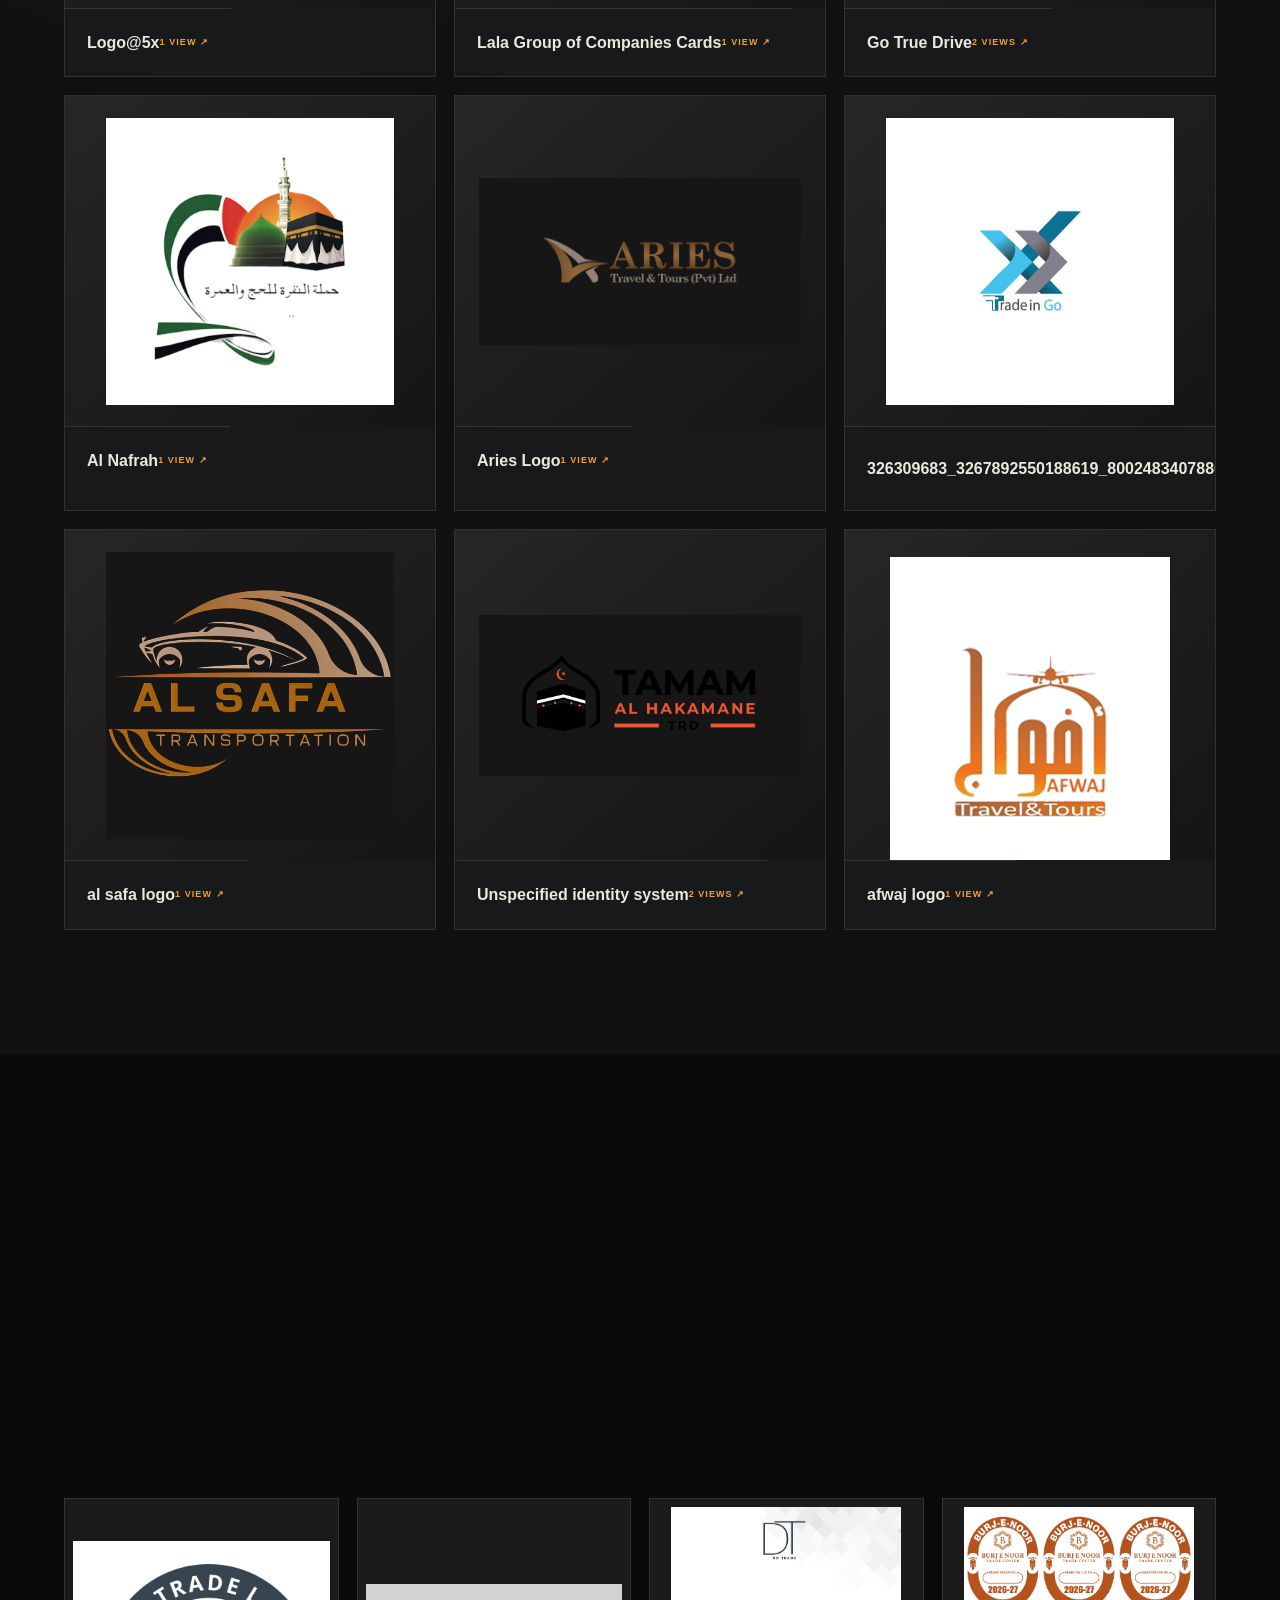
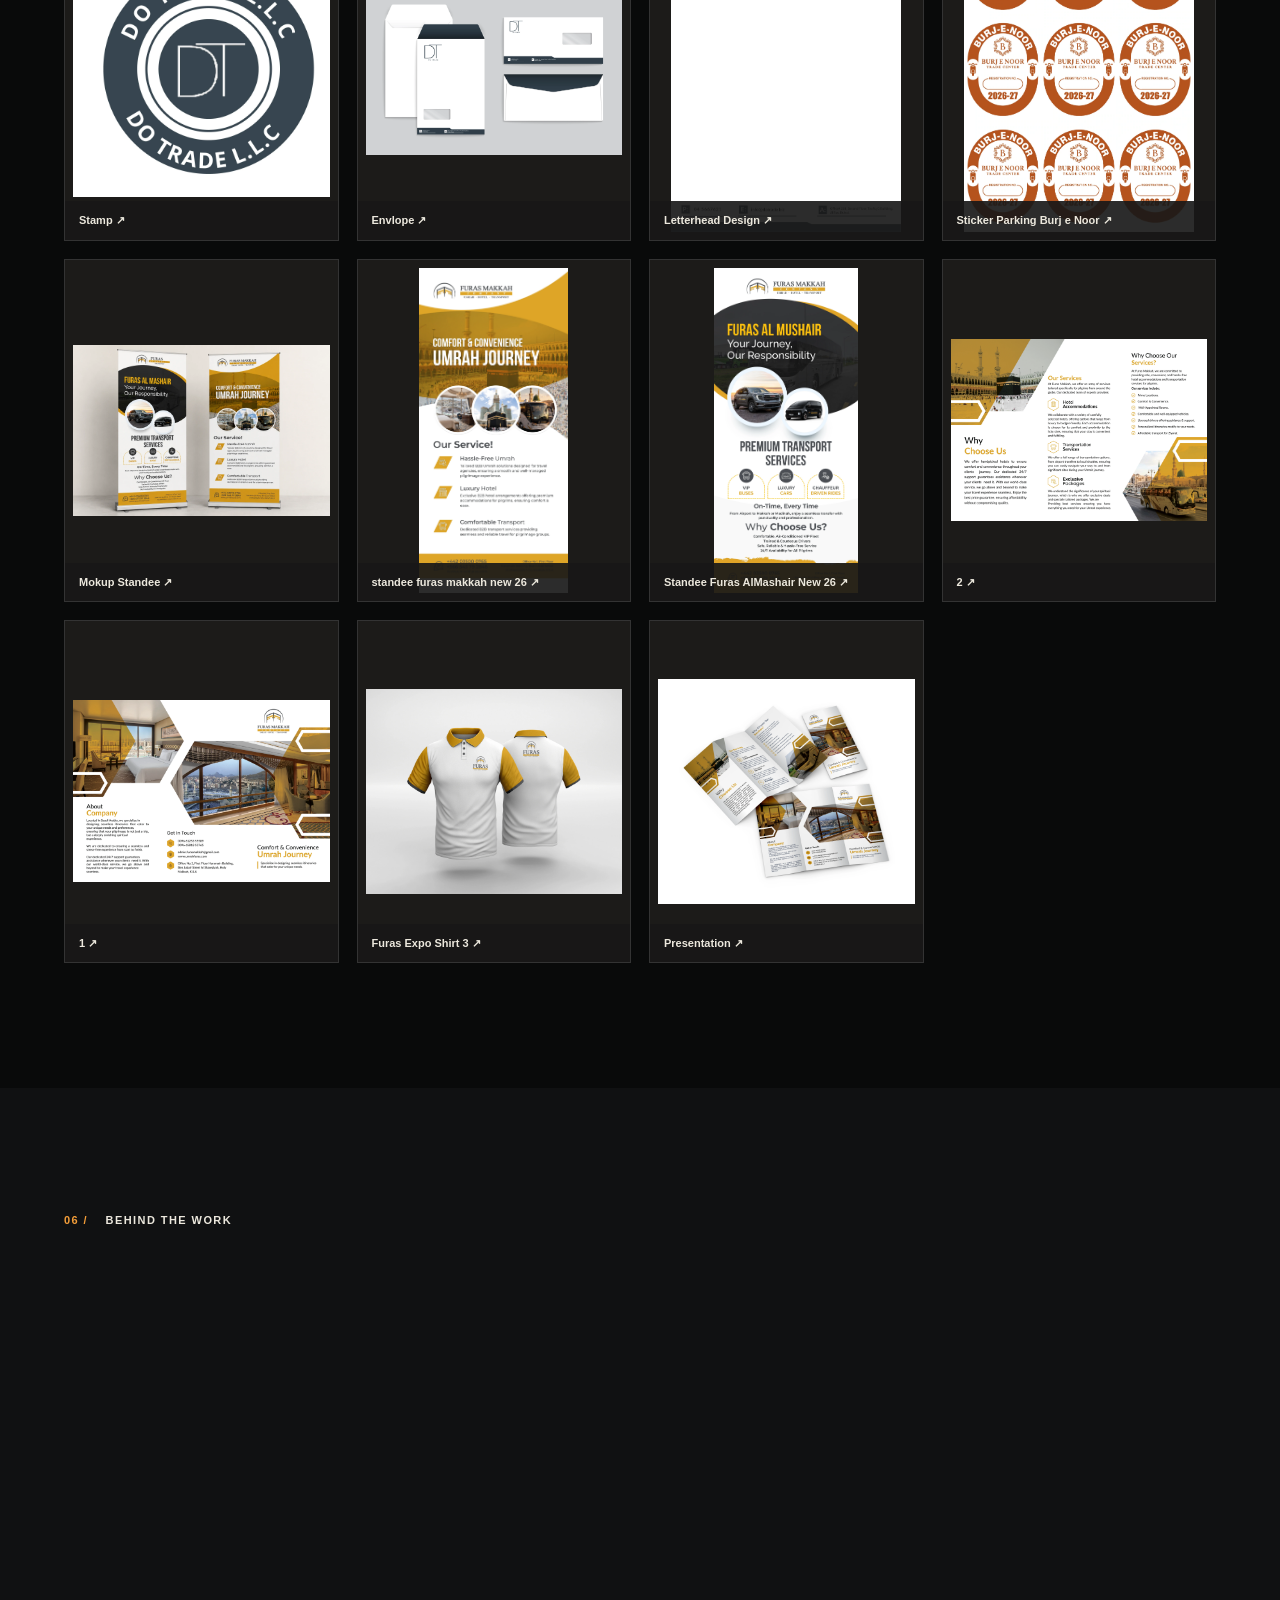
==== commit b7e752c0: "Add portfolio and CV PDF button" ====
--- a/index.html
+++ b/index.html
@@ -17,7 +17,7 @@
 <section class="identitySection section altSection" id="identity"><div class="sectionHead reveal"><div class="sectionKicker"><span class="sectionNo">04 /</span> MARKS & SYSTEMS</div><div class="sectionTitleRow"><h2>IDENTITY<br><em>IN MOTION.</em></h2><div class="sectionAside"><p>Brand assets and visual identities, thoughtfully grouped. Multiple versions of the same logo live inside one project instead of cluttering the gallery.</p><span class="metaLabel" id="identityCount">BRAND DESIGN ARCHIVE</span></div></div></div><div id="identityGrid" class="identityGrid"></div></section>
 <section class="printSection section" id="print"><div class="sectionHead reveal"><div class="sectionKicker"><span class="sectionNo">05 /</span> FROM SCREEN TO SPACE</div><div class="sectionTitleRow"><h2>BEYOND THE<br><em>SCREEN.</em></h2><div class="sectionAside"><p>Exhibition designs, stationery, standees and physical brand applications.</p><span class="metaLabel">11 PRINT DESIGNS</span></div></div></div><div id="printGrid" class="printGrid"></div></section>
 <section class="aboutSection section altSection" id="about"><div class="aboutLabel"><span class="sectionNo">06 /</span> BEHIND THE WORK</div><div class="aboutLayout"><div class="aboutStatement reveal"><span>THE PERSON /</span><h2>NOT JUST<br>WHAT I <em>MAKE.</em><br>HOW I SEE.</h2><div class="aboutSpiral" aria-hidden="true"><div></div><div></div><div></div></div></div><div class="aboutCopy reveal"><span class="eyebrow">RAJA HASSAN JANJUA · AKA HASSI</span><p>I work at the intersection of <strong>video editing, digital design and visual storytelling</strong>—creating content for brands, campaigns, e-commerce, and real-world moments.</p><p>My experience spans social content, promotional video, corporate visuals, product imagery, identity design and AI-assisted creative workflows.</p><div class="skillChips"><span>PREMIERE PRO</span><span>AFTER EFFECTS</span><span>PHOTOSHOP</span><span>ILLUSTRATOR</span><span>INDESIGN</span><span>CAPCUT PRO</span><span>CANVA</span><span>AI CONTENT TOOLS</span></div></div></div></section>
-<section class="sourcesSection section" id="sources"><div class="sourcesCard"><div><span class="eyebrow">REFERENCE ARCHIVE</span><h3>MORE WORK.<br><em>ONE PLACE.</em></h3><p>Selected Instagram videos and visual work, collected in one place.</p></div><a class="outlineButton" href="instagram.html">FIND MORE PROJECTS <span>↗</span></a></div></section>
+<section class="sourcesSection section" id="sources"><div class="sourcesCard"><div><span class="eyebrow">REFERENCE ARCHIVE</span><h3>MORE WORK.<br><em>ONE PLACE.</em></h3><p>Selected Instagram videos and visual work, collected in one place.</p></div><div class="sourcesActions"><a class="outlineButton" href="instagram.html">FIND MORE PROJECTS <span>↗</span></a><a class="outlineButton" href="portfolio-cv.pdf" target="_blank" rel="noopener" type="application/pdf" aria-label="Open my original portfolio and CV PDF in a new tab">VIEW MY PORTFOLIO &amp; CV <span>↗</span></a></div></div></section>
 <button id="toggleSources" type="button" hidden aria-hidden="true"></button><div id="sourceGrid" hidden aria-hidden="true"></div>
 <section class="contactSection section" id="contact"><div class="contactGlow"></div><div class="sectionKicker"><span class="sectionNo">07 /</span> NEXT UP</div><div class="contactContent"><span class="eyebrow">HAVE A STORY WORTH TELLING?</span><h2>LET'S MAKE<br><em>IT MOVE.</em></h2><div class="contactActions"><a class="contactMain" href="mailto:hassanmehmood5456805@gmail.com?subject=Let's%20collaborate%20—%20Raja%20Hassan%20Janjua">START A CONVERSATION <span>↗</span></a><a class="contactSecondary" href="https://wa.me/923357037612" target="_blank" rel="noopener">WHATSAPP ↗</a></div></div><div class="contactSocial"><a href="https://www.behance.net/rajahajanjua" target="_blank" rel="noopener">BEHANCE ↗</a><a href="https://www.linkedin.com/in/rajahassanjanjua/" target="_blank" rel="noopener">LINKEDIN ↗</a><a href="https://www.instagram.com/rajahassanjanjua1/" target="_blank" rel="noopener">INSTAGRAM ↗</a><a href="mailto:hassanmehmood5456805@gmail.com">EMAIL ↗</a></div></section>
 </main>
--- a/styles.css
+++ b/styles.css
@@ -27,3 +27,4 @@
 .hero.section{height:auto;max-height:none;min-height:max(830px,100svh);row-gap:2rem}.heroTitleWrap,.heroBottom{flex-shrink:0}@media(max-width:700px){.hero.section{min-height:max(760px,95svh)}}
 
 @media(max-width:850px){.sourcesCard .outlineButton{margin-top:44px}}@media(max-width:560px){.sourcesCard .outlineButton{margin-top:44px}}
+.sourcesActions{display:flex;align-items:center;gap:12px;flex-wrap:wrap}.sourcesActions .outlineButton{margin:0}@media(max-width:850px){.sourcesActions{margin-top:32px}}@media(max-width:420px){.sourcesActions{display:grid;grid-template-columns:1fr}.sourcesActions .outlineButton{width:100%;text-align:center}}
